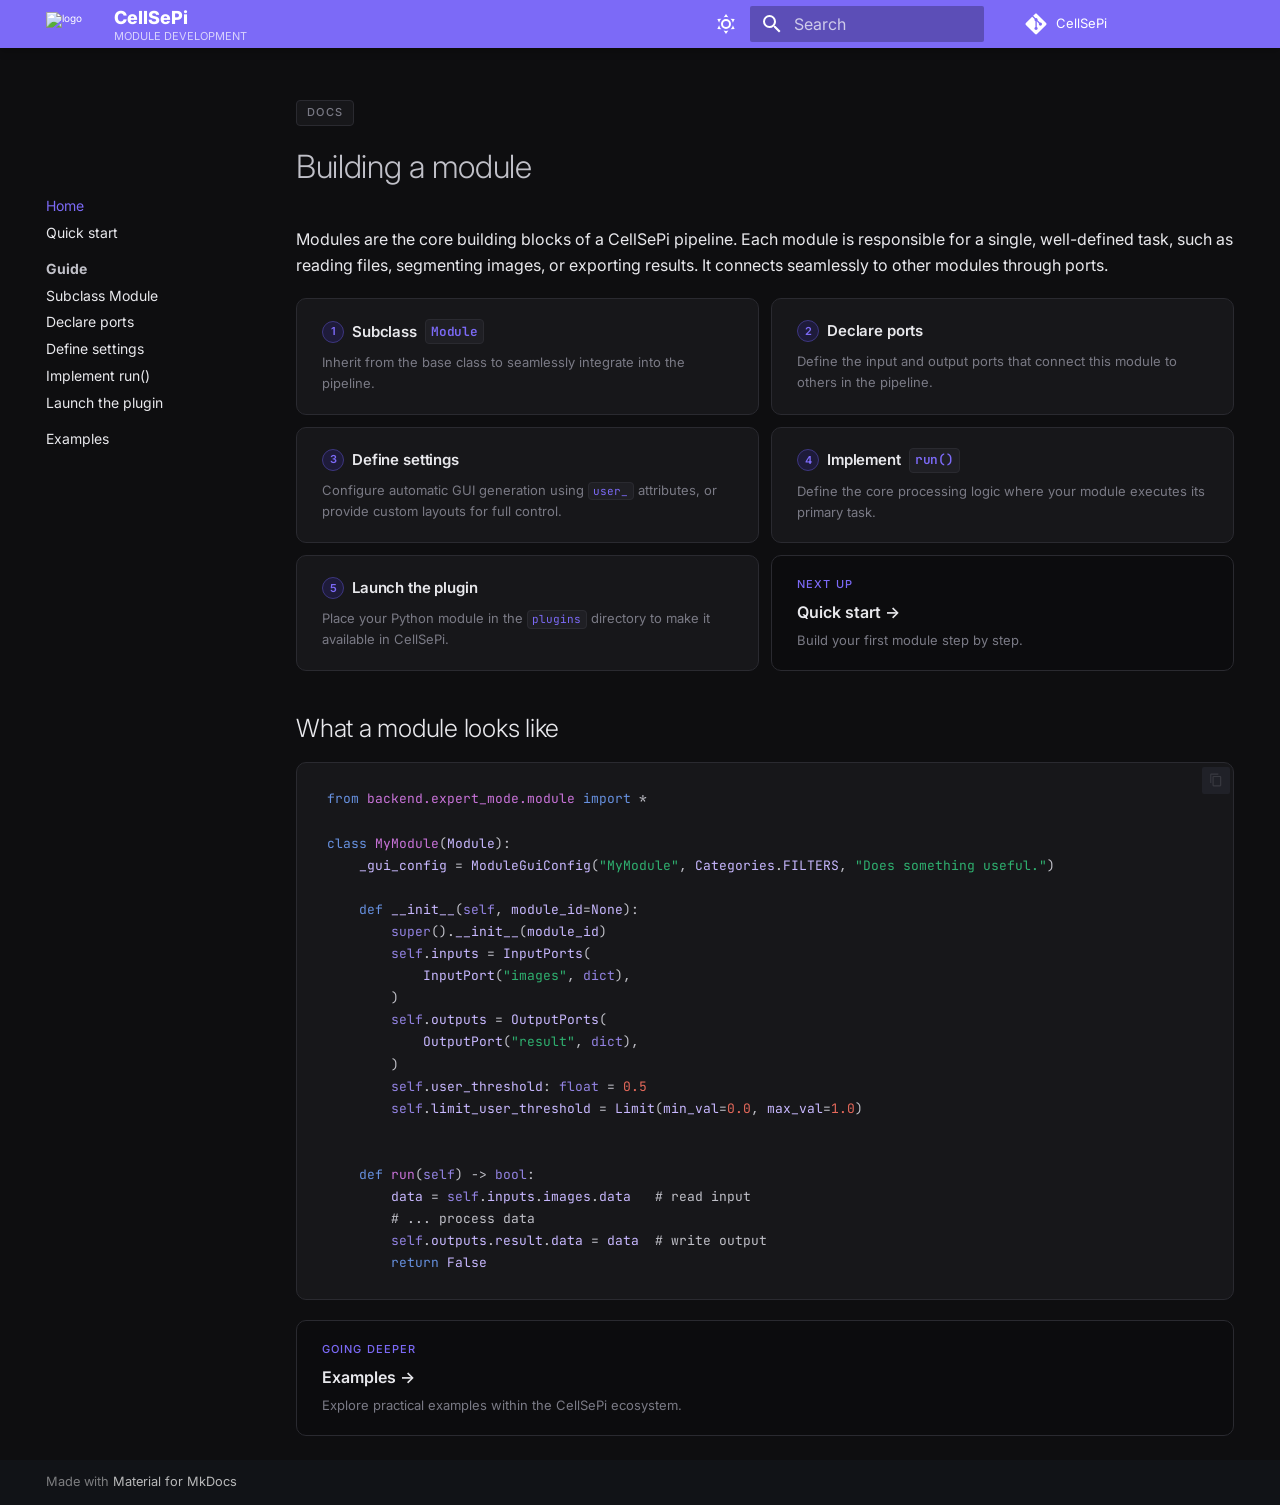
==== index.html @ da8ca274 "Deployed 9c42f29 with MkDocs version: 1.6.1" ====
<!doctype html>
<html lang="en" class="no-js">
  <head>
    
      <meta charset="utf-8">
      <meta name="viewport" content="width=device-width,initial-scale=1">
      
        <meta name="description" content="Documentation for building modules in the CellSePi pipeline system.">
      
      
      
        <link rel="canonical" href="https://cellsepi.github.io/CellSePi/">
      
      
      
        <link rel="next" href="guide/quickstart/">
      
      
        
      
      
      <link rel="icon" href="https://raw.githubusercontent.com/CellSePi/CellSePi/main/cellsepi/assets/icon.png">
      <meta name="generator" content="mkdocs-1.6.1, mkdocs-material-9.7.6">
    
    
      
        <title>CellSePi</title>
      
    
    
      <link rel="stylesheet" href="assets/stylesheets/main.484c7ddc.min.css">
      
        
        <link rel="stylesheet" href="assets/stylesheets/palette.ab4e12ef.min.css">
      
      


    
    
      
    
    
      
        
        
        <link rel="preconnect" href="https://fonts.gstatic.com" crossorigin>
        <link rel="stylesheet" href="https://fonts.googleapis.com/css?family=Inter:300,300i,400,400i,700,700i%7CJetBrains+Mono:400,400i,700,700i&display=fallback">
        <style>:root{--md-text-font:"Inter";--md-code-font:"JetBrains Mono"}</style>
      
    
    
      <link rel="stylesheet" href="assets/_mkdocstrings.css">
    
      <link rel="stylesheet" href="stylesheets/extra.css">
    
    <script>__md_scope=new URL(".",location),__md_hash=e=>[...e].reduce(((e,_)=>(e<<5)-e+_.charCodeAt(0)),0),__md_get=(e,_=localStorage,t=__md_scope)=>JSON.parse(_.getItem(t.pathname+"."+e)),__md_set=(e,_,t=localStorage,a=__md_scope)=>{try{t.setItem(a.pathname+"."+e,JSON.stringify(_))}catch(e){}}</script>
    
      

    
    
  </head>
  
  
    
    
      
    
    
    
    
    <body dir="ltr" data-md-color-scheme="slate" data-md-color-primary="deep-purple" data-md-color-accent="deep-purple">
  
    
    <input class="md-toggle" data-md-toggle="drawer" type="checkbox" id="__drawer" autocomplete="off">
    <input class="md-toggle" data-md-toggle="search" type="checkbox" id="__search" autocomplete="off">
    <label class="md-overlay" for="__drawer"></label>
    <div data-md-component="skip">
      
        
        <a href="#building-a-module" class="md-skip">
          Skip to content
        </a>
      
    </div>
    <div data-md-component="announce">
      
    </div>
    
    
      

  

<header class="md-header md-header--shadow" data-md-component="header">
  <nav class="md-header__inner md-grid" aria-label="Header">
    <a href="." title="CellSePi" class="md-header__button md-logo" aria-label="CellSePi" data-md-component="logo">
      
  <img src="https://raw.githubusercontent.com/CellSePi/CellSePi/main/cellsepi/assets/icon.png" alt="logo">

    </a>
    <label class="md-header__button md-icon" for="__drawer">
      
      <svg xmlns="http://www.w3.org/2000/svg" viewBox="0 0 24 24"><path d="M3 6h18v2H3zm0 5h18v2H3zm0 5h18v2H3z"/></svg>
    </label>
    <div class="md-header__title" data-md-component="header-title">
      <div class="md-header__ellipsis">
        <div class="md-header__topic">
          <span class="md-ellipsis">
            CellSePi
          </span>
        </div>
        <div class="md-header__topic" data-md-component="header-topic">
          <span class="md-ellipsis">
            
              Home
            
          </span>
        </div>
      </div>
    </div>
    
      
        <form class="md-header__option" data-md-component="palette">
  
    
    
    
    <input class="md-option" data-md-color-media="" data-md-color-scheme="slate" data-md-color-primary="deep-purple" data-md-color-accent="deep-purple"  aria-label="Switch to light mode"  type="radio" name="__palette" id="__palette_0">
    
      <label class="md-header__button md-icon" title="Switch to light mode" for="__palette_1" hidden>
        <svg xmlns="http://www.w3.org/2000/svg" viewBox="0 0 24 24"><path d="M12 7a5 5 0 0 1 5 5 5 5 0 0 1-5 5 5 5 0 0 1-5-5 5 5 0 0 1 5-5m0 2a3 3 0 0 0-3 3 3 3 0 0 0 3 3 3 3 0 0 0 3-3 3 3 0 0 0-3-3m0-7 2.39 3.42C13.65 5.15 12.84 5 12 5s-1.65.15-2.39.42zM3.34 7l4.16-.35A7.2 7.2 0 0 0 5.94 8.5c-.44.74-.69 1.5-.83 2.29zm.02 10 1.76-3.77a7.131 7.131 0 0 0 2.38 4.14zM20.65 7l-1.77 3.79a7.02 7.02 0 0 0-2.38-4.15zm-.01 10-4.14.36c.59-.51 1.12-1.14 1.54-1.86.42-.73.69-1.5.83-2.29zM12 22l-2.41-3.44c.74.27 1.55.44 2.41.44.82 0 1.63-.17 2.37-.44z"/></svg>
      </label>
    
  
    
    
    
    <input class="md-option" data-md-color-media="" data-md-color-scheme="default" data-md-color-primary="deep-purple" data-md-color-accent="deep-purple"  aria-label="Switch to dark mode"  type="radio" name="__palette" id="__palette_1">
    
      <label class="md-header__button md-icon" title="Switch to dark mode" for="__palette_0" hidden>
        <svg xmlns="http://www.w3.org/2000/svg" viewBox="0 0 24 24"><path d="m17.75 4.09-2.53 1.94.91 3.06-2.63-1.81-2.63 1.81.91-3.06-2.53-1.94L12.44 4l1.06-3 1.06 3zm3.5 6.91-1.64 1.25.59 1.98-1.7-1.17-1.7 1.17.59-1.98L15.75 11l2.06-.05L18.5 9l.69 1.95zm-2.28 4.95c.83-.08 1.72 1.1 1.19 1.85-.32.45-.66.87-1.08 1.27C15.17 23 8.84 23 4.94 19.07c-3.91-3.9-3.91-10.24 0-14.14.4-.4.82-.76 1.27-1.08.75-.53 1.93.36 1.85 1.19-.27 2.86.69 5.83 2.89 8.02a9.96 9.96 0 0 0 8.02 2.89m-1.64 2.02a12.08 12.08 0 0 1-7.8-3.47c-2.17-2.19-3.33-5-3.49-7.82-2.81 3.14-2.7 7.96.31 10.98 3.02 3.01 7.84 3.12 10.98.31"/></svg>
      </label>
    
  
</form>
      
    
    
      <script>var palette=__md_get("__palette");if(palette&&palette.color){if("(prefers-color-scheme)"===palette.color.media){var media=matchMedia("(prefers-color-scheme: light)"),input=document.querySelector(media.matches?"[data-md-color-media='(prefers-color-scheme: light)']":"[data-md-color-media='(prefers-color-scheme: dark)']");palette.color.media=input.getAttribute("data-md-color-media"),palette.color.scheme=input.getAttribute("data-md-color-scheme"),palette.color.primary=input.getAttribute("data-md-color-primary"),palette.color.accent=input.getAttribute("data-md-color-accent")}for(var[key,value]of Object.entries(palette.color))document.body.setAttribute("data-md-color-"+key,value)}</script>
    
    
    
      
      
        <label class="md-header__button md-icon" for="__search">
          
          <svg xmlns="http://www.w3.org/2000/svg" viewBox="0 0 24 24"><path d="M9.5 3A6.5 6.5 0 0 1 16 9.5c0 1.61-.59 3.09-1.56 4.23l.27.27h.79l5 5-1.5 1.5-5-5v-.79l-.27-.27A6.52 6.52 0 0 1 9.5 16 6.5 6.5 0 0 1 3 9.5 6.5 6.5 0 0 1 9.5 3m0 2C7 5 5 7 5 9.5S7 14 9.5 14 14 12 14 9.5 12 5 9.5 5"/></svg>
        </label>
        <div class="md-search" data-md-component="search" role="dialog">
  <label class="md-search__overlay" for="__search"></label>
  <div class="md-search__inner" role="search">
    <form class="md-search__form" name="search">
      <input type="text" class="md-search__input" name="query" aria-label="Search" placeholder="Search" autocapitalize="off" autocorrect="off" autocomplete="off" spellcheck="false" data-md-component="search-query" required>
      <label class="md-search__icon md-icon" for="__search">
        
        <svg xmlns="http://www.w3.org/2000/svg" viewBox="0 0 24 24"><path d="M9.5 3A6.5 6.5 0 0 1 16 9.5c0 1.61-.59 3.09-1.56 4.23l.27.27h.79l5 5-1.5 1.5-5-5v-.79l-.27-.27A6.52 6.52 0 0 1 9.5 16 6.5 6.5 0 0 1 3 9.5 6.5 6.5 0 0 1 9.5 3m0 2C7 5 5 7 5 9.5S7 14 9.5 14 14 12 14 9.5 12 5 9.5 5"/></svg>
        
        <svg xmlns="http://www.w3.org/2000/svg" viewBox="0 0 24 24"><path d="M20 11v2H8l5.5 5.5-1.42 1.42L4.16 12l7.92-7.92L13.5 5.5 8 11z"/></svg>
      </label>
      <nav class="md-search__options" aria-label="Search">
        
        <button type="reset" class="md-search__icon md-icon" title="Clear" aria-label="Clear" tabindex="-1">
          
          <svg xmlns="http://www.w3.org/2000/svg" viewBox="0 0 24 24"><path d="M19 6.41 17.59 5 12 10.59 6.41 5 5 6.41 10.59 12 5 17.59 6.41 19 12 13.41 17.59 19 19 17.59 13.41 12z"/></svg>
        </button>
      </nav>
      
    </form>
    <div class="md-search__output">
      <div class="md-search__scrollwrap" tabindex="0" data-md-scrollfix>
        <div class="md-search-result" data-md-component="search-result">
          <div class="md-search-result__meta">
            Initializing search
          </div>
          <ol class="md-search-result__list" role="presentation"></ol>
        </div>
      </div>
    </div>
  </div>
</div>
      
    
    
      <div class="md-header__source">
        <a href="https://github.com/CellSePi/CellSePi" title="Go to repository" class="md-source" data-md-component="source">
  <div class="md-source__icon md-icon">
    
    <svg xmlns="http://www.w3.org/2000/svg" viewBox="0 0 448 512"><!--! Font Awesome Free 7.1.0 by @fontawesome - https://fontawesome.com License - https://fontawesome.com/license/free (Icons: CC BY 4.0, Fonts: SIL OFL 1.1, Code: MIT License) Copyright 2025 Fonticons, Inc.--><path d="M439.6 236.1 244 40.5c-5.4-5.5-12.8-8.5-20.4-8.5s-15 3-20.4 8.4L162.5 81l51.5 51.5c27.1-9.1 52.7 16.8 43.4 43.7l49.7 49.7c34.2-11.8 61.2 31 35.5 56.7-26.5 26.5-70.2-2.9-56-37.3L240.3 199v121.9c25.3 12.5 22.3 41.8 9.1 55-6.4 6.4-15.2 10.1-24.3 10.1s-17.8-3.6-24.3-10.1c-17.6-17.6-11.1-46.9 11.2-56v-123c-20.8-8.5-24.6-30.7-18.6-45L142.6 101 8.5 235.1C3 240.6 0 247.9 0 255.5s3 15 8.5 20.4l195.6 195.7c5.4 5.4 12.7 8.4 20.4 8.4s15-3 20.4-8.4l194.7-194.7c5.4-5.4 8.4-12.8 8.4-20.4s-3-15-8.4-20.4"/></svg>
  </div>
  <div class="md-source__repository">
    CellSePi
  </div>
</a>
      </div>
    
  </nav>
  
</header>
    
    <div class="md-container" data-md-component="container">
      
      
        
          
        
      
      <main class="md-main" data-md-component="main">
        <div class="md-main__inner md-grid">
          
            
              
              <div class="md-sidebar md-sidebar--primary" data-md-component="sidebar" data-md-type="navigation" >
                <div class="md-sidebar__scrollwrap">
                  <div class="md-sidebar__inner">
                    



  

<nav class="md-nav md-nav--primary md-nav--integrated" aria-label="Navigation" data-md-level="0">
  <label class="md-nav__title" for="__drawer">
    <a href="." title="CellSePi" class="md-nav__button md-logo" aria-label="CellSePi" data-md-component="logo">
      
  <img src="https://raw.githubusercontent.com/CellSePi/CellSePi/main/cellsepi/assets/icon.png" alt="logo">

    </a>
    CellSePi
  </label>
  
    <div class="md-nav__source">
      <a href="https://github.com/CellSePi/CellSePi" title="Go to repository" class="md-source" data-md-component="source">
  <div class="md-source__icon md-icon">
    
    <svg xmlns="http://www.w3.org/2000/svg" viewBox="0 0 448 512"><!--! Font Awesome Free 7.1.0 by @fontawesome - https://fontawesome.com License - https://fontawesome.com/license/free (Icons: CC BY 4.0, Fonts: SIL OFL 1.1, Code: MIT License) Copyright 2025 Fonticons, Inc.--><path d="M439.6 236.1 244 40.5c-5.4-5.5-12.8-8.5-20.4-8.5s-15 3-20.4 8.4L162.5 81l51.5 51.5c27.1-9.1 52.7 16.8 43.4 43.7l49.7 49.7c34.2-11.8 61.2 31 35.5 56.7-26.5 26.5-70.2-2.9-56-37.3L240.3 199v121.9c25.3 12.5 22.3 41.8 9.1 55-6.4 6.4-15.2 10.1-24.3 10.1s-17.8-3.6-24.3-10.1c-17.6-17.6-11.1-46.9 11.2-56v-123c-20.8-8.5-24.6-30.7-18.6-45L142.6 101 8.5 235.1C3 240.6 0 247.9 0 255.5s3 15 8.5 20.4l195.6 195.7c5.4 5.4 12.7 8.4 20.4 8.4s15-3 20.4-8.4l194.7-194.7c5.4-5.4 8.4-12.8 8.4-20.4s-3-15-8.4-20.4"/></svg>
  </div>
  <div class="md-source__repository">
    CellSePi
  </div>
</a>
    </div>
  
  <ul class="md-nav__list" data-md-scrollfix>
    
      
      
  
  
    
  
  
  
    <li class="md-nav__item md-nav__item--active">
      
      <input class="md-nav__toggle md-toggle" type="checkbox" id="__toc">
      
      
        
      
      
      <a href="." class="md-nav__link md-nav__link--active">
        
  
  
  <span class="md-ellipsis">
    
  
    Home
  

    
  </span>
  
  

      </a>
      
    </li>
  

    
      
      
  
  
  
  
    <li class="md-nav__item">
      <a href="guide/quickstart/" class="md-nav__link">
        
  
  
  <span class="md-ellipsis">
    
  
    Quick start
  

    
  </span>
  
  

      </a>
    </li>
  

    
      
      
  
  
  
  
    
    
    
    
      
        
        
      
    
    
    <li class="md-nav__item md-nav__item--section md-nav__item--nested">
      
        
        
        <input class="md-nav__toggle md-toggle " type="checkbox" id="__nav_3" >
        
          
          <label class="md-nav__link" for="__nav_3" id="__nav_3_label" tabindex="">
            
  
  
  <span class="md-ellipsis">
    
  
    Guide
  

    
  </span>
  
  

            <span class="md-nav__icon md-icon"></span>
          </label>
        
        <nav class="md-nav" data-md-level="1" aria-labelledby="__nav_3_label" aria-expanded="false">
          <label class="md-nav__title" for="__nav_3">
            <span class="md-nav__icon md-icon"></span>
            
  
    Guide
  

          </label>
          <ul class="md-nav__list" data-md-scrollfix>
            
              
                
  
  
  
  
    <li class="md-nav__item">
      <a href="guide/subclass/" class="md-nav__link">
        
  
  
  <span class="md-ellipsis">
    
  
    Subclass Module
  

    
  </span>
  
  

      </a>
    </li>
  

              
            
              
                
  
  
  
  
    <li class="md-nav__item">
      <a href="guide/ports/" class="md-nav__link">
        
  
  
  <span class="md-ellipsis">
    
  
    Declare ports
  

    
  </span>
  
  

      </a>
    </li>
  

              
            
              
                
  
  
  
  
    <li class="md-nav__item">
      <a href="guide/settings/" class="md-nav__link">
        
  
  
  <span class="md-ellipsis">
    
  
    Define settings
  

    
  </span>
  
  

      </a>
    </li>
  

              
            
              
                
  
  
  
  
    <li class="md-nav__item">
      <a href="guide/run/" class="md-nav__link">
        
  
  
  <span class="md-ellipsis">
    
  
    Implement run()
  

    
  </span>
  
  

      </a>
    </li>
  

              
            
              
                
  
  
  
  
    <li class="md-nav__item">
      <a href="guide/plugin/" class="md-nav__link">
        
  
  
  <span class="md-ellipsis">
    
  
    Launch the plugin
  

    
  </span>
  
  

      </a>
    </li>
  

              
            
          </ul>
        </nav>
      
    </li>
  

    
      
      
  
  
  
  
    <li class="md-nav__item">
      <a href="guide/examples/" class="md-nav__link">
        
  
  
  <span class="md-ellipsis">
    
  
    Examples
  

    
  </span>
  
  

      </a>
    </li>
  

    
  </ul>
</nav>
                  </div>
                </div>
              </div>
            
            
          
          
            <div class="md-content" data-md-component="content">
              
              <article class="md-content__inner md-typeset">
                
                  


  
  


<div class="hero-tag">Docs</div>
<h1 id="building-a-module">Building a module</h1>
<p>Modules are the core building blocks of a CellSePi pipeline. Each module is responsible for a single, well-defined task, such as reading files, segmenting images, or exporting results. It connects seamlessly to other modules through ports.</p>
<div class="custom-card-grid">
  <a href="guide/subclass/" class="custom-card">
    <h4><span class="card-num">1</span> Subclass <code>Module</code></h4>
    <p>Inherit from the base class to seamlessly integrate into the pipeline.</p>
  </a>
  <a href="guide/ports/" class="custom-card">
    <h4><span class="card-num">2</span> Declare ports</h4>
    <p>Define the input and output ports that connect this module to others in the pipeline.</p>
  </a>
  <a href="guide/settings/" class="custom-card">
    <h4><span class="card-num">3</span> Define settings</h4>
    <p>Configure automatic GUI generation using <code>user_</code> attributes, or provide custom layouts for full control.</p>
  </a>
  <a href="guide/run/" class="custom-card">
    <h4><span class="card-num">4</span> Implement <code>run()</code></h4>
    <p>Define the core processing logic where your module executes its primary task.</p>
  </a>
  <a href="guide/plugin/" class="custom-card">
    <h4><span class="card-num">5</span> Launch the plugin</h4>
    <p>Place your Python module in the <code>plugins</code> directory to make it available in CellSePi.</p>
  </a>
  <a href="guide/quickstart/" class="next-card">
    <span class="next-card-label">Next up</span>
    <span class="next-card-title">Quick start →</span>
    <span class="next-card-sub">Build your first module step by step.</span>
  </a>
</div>

<h2 id="module-example">What a module looks like</h2>

<div class="highlight"><pre><span></span><code><a id="__codelineno-0-1" name="__codelineno-0-1" href="#__codelineno-0-1"></a><span class="kn">from</span><span class="w"> </span><span class="nn">backend.expert_mode.module</span><span class="w"> </span><span class="kn">import</span> <span class="o">*</span>
<a id="__codelineno-0-2" name="__codelineno-0-2" href="#__codelineno-0-2"></a>
<a id="__codelineno-0-3" name="__codelineno-0-3" href="#__codelineno-0-3"></a><span class="k">class</span><span class="w"> </span><span class="nc">MyModule</span><span class="p">(</span><span class="n">Module</span><span class="p">):</span>
<a id="__codelineno-0-4" name="__codelineno-0-4" href="#__codelineno-0-4"></a>    <span class="n">_gui_config</span> <span class="o">=</span> <span class="n">ModuleGuiConfig</span><span class="p">(</span><span class="s2">&quot;MyModule&quot;</span><span class="p">,</span> <span class="n">Categories</span><span class="o">.</span><span class="n">FILTERS</span><span class="p">,</span> <span class="s2">&quot;Does something useful.&quot;</span><span class="p">)</span>
<a id="__codelineno-0-5" name="__codelineno-0-5" href="#__codelineno-0-5"></a>
<a id="__codelineno-0-6" name="__codelineno-0-6" href="#__codelineno-0-6"></a>    <span class="k">def</span><span class="w"> </span><span class="fm">__init__</span><span class="p">(</span><span class="bp">self</span><span class="p">,</span> <span class="n">module_id</span><span class="o">=</span><span class="kc">None</span><span class="p">):</span>
<a id="__codelineno-0-7" name="__codelineno-0-7" href="#__codelineno-0-7"></a>        <span class="nb">super</span><span class="p">()</span><span class="o">.</span><span class="fm">__init__</span><span class="p">(</span><span class="n">module_id</span><span class="p">)</span>
<a id="__codelineno-0-8" name="__codelineno-0-8" href="#__codelineno-0-8"></a>        <span class="bp">self</span><span class="o">.</span><span class="n">inputs</span> <span class="o">=</span> <span class="n">InputPorts</span><span class="p">(</span>
<a id="__codelineno-0-9" name="__codelineno-0-9" href="#__codelineno-0-9"></a>            <span class="n">InputPort</span><span class="p">(</span><span class="s2">&quot;images&quot;</span><span class="p">,</span> <span class="nb">dict</span><span class="p">),</span>
<a id="__codelineno-0-10" name="__codelineno-0-10" href="#__codelineno-0-10"></a>        <span class="p">)</span>
<a id="__codelineno-0-11" name="__codelineno-0-11" href="#__codelineno-0-11"></a>        <span class="bp">self</span><span class="o">.</span><span class="n">outputs</span> <span class="o">=</span> <span class="n">OutputPorts</span><span class="p">(</span>
<a id="__codelineno-0-12" name="__codelineno-0-12" href="#__codelineno-0-12"></a>            <span class="n">OutputPort</span><span class="p">(</span><span class="s2">&quot;result&quot;</span><span class="p">,</span> <span class="nb">dict</span><span class="p">),</span>
<a id="__codelineno-0-13" name="__codelineno-0-13" href="#__codelineno-0-13"></a>        <span class="p">)</span>
<a id="__codelineno-0-14" name="__codelineno-0-14" href="#__codelineno-0-14"></a>        <span class="bp">self</span><span class="o">.</span><span class="n">user_threshold</span><span class="p">:</span> <span class="nb">float</span> <span class="o">=</span> <span class="mf">0.5</span>
<a id="__codelineno-0-15" name="__codelineno-0-15" href="#__codelineno-0-15"></a>        <span class="bp">self</span><span class="o">.</span><span class="n">limit_user_threshold</span> <span class="o">=</span> <span class="n">Limit</span><span class="p">(</span><span class="n">min_val</span><span class="o">=</span><span class="mf">0.0</span><span class="p">,</span> <span class="n">max_val</span><span class="o">=</span><span class="mf">1.0</span><span class="p">)</span>
<a id="__codelineno-0-16" name="__codelineno-0-16" href="#__codelineno-0-16"></a>
<a id="__codelineno-0-17" name="__codelineno-0-17" href="#__codelineno-0-17"></a>
<a id="__codelineno-0-18" name="__codelineno-0-18" href="#__codelineno-0-18"></a>    <span class="k">def</span><span class="w"> </span><span class="nf">run</span><span class="p">(</span><span class="bp">self</span><span class="p">)</span> <span class="o">-&gt;</span> <span class="nb">bool</span><span class="p">:</span>
<a id="__codelineno-0-19" name="__codelineno-0-19" href="#__codelineno-0-19"></a>        <span class="n">data</span> <span class="o">=</span> <span class="bp">self</span><span class="o">.</span><span class="n">inputs</span><span class="o">.</span><span class="n">images</span><span class="o">.</span><span class="n">data</span>   <span class="c1"># read input</span>
<a id="__codelineno-0-20" name="__codelineno-0-20" href="#__codelineno-0-20"></a>        <span class="c1"># ... process data</span>
<a id="__codelineno-0-21" name="__codelineno-0-21" href="#__codelineno-0-21"></a>        <span class="bp">self</span><span class="o">.</span><span class="n">outputs</span><span class="o">.</span><span class="n">result</span><span class="o">.</span><span class="n">data</span> <span class="o">=</span> <span class="n">data</span>  <span class="c1"># write output</span>
<a id="__codelineno-0-22" name="__codelineno-0-22" href="#__codelineno-0-22"></a>        <span class="k">return</span> <span class="kc">False</span>
</code></pre></div>
<p><a href="guide/examples/" class="next-card" style="margin-top: 1rem;">
  <span class="next-card-label">Going deeper</span>
  <span class="next-card-title">Examples →</span>
  <span class="next-card-sub">Explore practical examples within the CellSePi ecosystem.</span>
</a></p>












                
              </article>
            </div>
          
          
<script>var target=document.getElementById(location.hash.slice(1));target&&target.name&&(target.checked=target.name.startsWith("__tabbed_"))</script>
        </div>
        
          <button type="button" class="md-top md-icon" data-md-component="top" hidden>
  
  <svg xmlns="http://www.w3.org/2000/svg" viewBox="0 0 24 24"><path d="M13 20h-2V8l-5.5 5.5-1.42-1.42L12 4.16l7.92 7.92-1.42 1.42L13 8z"/></svg>
  Back to top
</button>
        
      </main>
      
        <footer class="md-footer">
  
  <div class="md-footer-meta md-typeset">
    <div class="md-footer-meta__inner md-grid">
      <div class="md-copyright">
  
  
    Made with
    <a href="https://squidfunk.github.io/mkdocs-material/" target="_blank" rel="noopener">
      Material for MkDocs
    </a>
  
</div>
      
    </div>
  </div>
</footer>
      
    </div>
    <div class="md-dialog" data-md-component="dialog">
      <div class="md-dialog__inner md-typeset"></div>
    </div>
    
    
    
      
      
      <script id="__config" type="application/json">{"annotate": null, "base": ".", "features": ["navigation.instant", "navigation.sticky", "navigation.sections", "navigation.top", "toc.integrate", "search.highlight", "content.code.copy", "content.code.annotate"], "search": "assets/javascripts/workers/search.2c215733.min.js", "tags": null, "translations": {"clipboard.copied": "Copied to clipboard", "clipboard.copy": "Copy to clipboard", "search.result.more.one": "1 more on this page", "search.result.more.other": "# more on this page", "search.result.none": "No matching documents", "search.result.one": "1 matching document", "search.result.other": "# matching documents", "search.result.placeholder": "Type to start searching", "search.result.term.missing": "Missing", "select.version": "Select version"}, "version": null}</script>
    
    
      <script src="assets/javascripts/bundle.79ae519e.min.js"></script>
      
    
  </body>
</html>
---- assets/stylesheets/main.484c7ddc.min.css ----
@charset "UTF-8";html{-webkit-text-size-adjust:none;-moz-text-size-adjust:none;text-size-adjust:none;box-sizing:border-box}*,:after,:before{box-sizing:inherit}@media (prefers-reduced-motion){*,:after,:before{transition:none!important}}body{margin:0}a,button,input,label{-webkit-tap-highlight-color:transparent}a{color:inherit;text-decoration:none}hr{border:0;box-sizing:initial;display:block;height:.05rem;overflow:visible;padding:0}small{font-size:80%}sub,sup{line-height:1em}img{border-style:none}table{border-collapse:initial;border-spacing:0}td,th{font-weight:400;vertical-align:top}button{background:#0000;border:0;font-family:inherit;font-size:inherit;margin:0;padding:0}input{border:0;outline:none}:root{--md-primary-fg-color:#4051b5;--md-primary-fg-color--light:#5d6cc0;--md-primary-fg-color--dark:#303fa1;--md-primary-bg-color:#fff;--md-primary-bg-color--light:#ffffffb3;--md-accent-fg-color:#526cfe;--md-accent-fg-color--transparent:#526cfe1a;--md-accent-bg-color:#fff;--md-accent-bg-color--light:#ffffffb3}[data-md-color-scheme=default]{color-scheme:light}[data-md-color-scheme=default] img[src$="#gh-dark-mode-only"],[data-md-color-scheme=default] img[src$="#only-dark"]{display:none}:root,[data-md-color-scheme=default]{--md-hue:225deg;--md-default-fg-color:#000000de;--md-default-fg-color--light:#0000008a;--md-default-fg-color--lighter:#00000052;--md-default-fg-color--lightest:#00000012;--md-default-bg-color:#fff;--md-default-bg-color--light:#ffffffb3;--md-default-bg-color--lighter:#ffffff4d;--md-default-bg-color--lightest:#ffffff1f;--md-code-fg-color:#36464e;--md-code-bg-color:#f5f5f5;--md-code-bg-color--light:#f5f5f5b3;--md-code-bg-color--lighter:#f5f5f54d;--md-code-hl-color:#4287ff;--md-code-hl-color--light:#4287ff1a;--md-code-hl-number-color:#d52a2a;--md-code-hl-special-color:#db1457;--md-code-hl-function-color:#a846b9;--md-code-hl-constant-color:#6e59d9;--md-code-hl-keyword-color:#3f6ec6;--md-code-hl-string-color:#1c7d4d;--md-code-hl-name-color:var(--md-code-fg-color);--md-code-hl-operator-color:var(--md-default-fg-color--light);--md-code-hl-punctuation-color:var(--md-default-fg-color--light);--md-code-hl-comment-color:var(--md-default-fg-color--light);--md-code-hl-generic-color:var(--md-default-fg-color--light);--md-code-hl-variable-color:var(--md-default-fg-color--light);--md-typeset-color:var(--md-default-fg-color);--md-typeset-a-color:var(--md-primary-fg-color);--md-typeset-del-color:#f5503d26;--md-typeset-ins-color:#0bd57026;--md-typeset-kbd-color:#fafafa;--md-typeset-kbd-accent-color:#fff;--md-typeset-kbd-border-color:#b8b8b8;--md-typeset-mark-color:#ffff0080;--md-typeset-table-color:#0000001f;--md-typeset-table-color--light:rgba(0,0,0,.035);--md-admonition-fg-color:var(--md-default-fg-color);--md-admonition-bg-color:var(--md-default-bg-color);--md-warning-fg-color:#000000de;--md-warning-bg-color:#ff9;--md-footer-fg-color:#fff;--md-footer-fg-color--light:#ffffffb3;--md-footer-fg-color--lighter:#ffffff73;--md-footer-bg-color:#000000de;--md-footer-bg-color--dark:#00000052;--md-shadow-z1:0 0.2rem 0.5rem #0000000d,0 0 0.05rem #0000001a;--md-shadow-z2:0 0.2rem 0.5rem #0000001a,0 0 0.05rem #00000040;--md-shadow-z3:0 0.2rem 0.5rem #0003,0 0 0.05rem #00000059}.md-icon svg{fill:currentcolor;display:block;height:1.2rem;width:1.2rem}body{-webkit-font-smoothing:antialiased;-moz-osx-font-smoothing:grayscale;--md-text-font-family:var(--md-text-font,_),-apple-system,BlinkMacSystemFont,Helvetica,Arial,sans-serif;--md-code-font-family:var(--md-code-font,_),SFMono-Regular,Consolas,Menlo,monospace}aside,body,input{font-feature-settings:"kern","liga";color:var(--md-typeset-color);font-family:var(--md-text-font-family)}code,kbd,pre{font-feature-settings:"kern";font-family:var(--md-code-font-family)}:root{--md-typeset-table-sort-icon:url('data:image/svg+xml;charset=utf-8,<svg xmlns="http://www.w3.org/2000/svg" viewBox="0 0 24 24"><path d="m18 21-4-4h3V7h-3l4-4 4 4h-3v10h3M2 19v-2h10v2M2 13v-2h7v2M2 7V5h4v2z"/></svg>');--md-typeset-table-sort-icon--asc:url('data:image/svg+xml;charset=utf-8,<svg xmlns="http://www.w3.org/2000/svg" viewBox="0 0 24 24"><path d="M19 17h3l-4 4-4-4h3V3h2M2 17h10v2H2M6 5v2H2V5m0 6h7v2H2z"/></svg>');--md-typeset-table-sort-icon--desc:url('data:image/svg+xml;charset=utf-8,<svg xmlns="http://www.w3.org/2000/svg" viewBox="0 0 24 24"><path d="M19 7h3l-4-4-4 4h3v14h2M2 17h10v2H2M6 5v2H2V5m0 6h7v2H2z"/></svg>')}.md-typeset{-webkit-print-color-adjust:exact;color-adjust:exact;font-size:.8rem;line-height:1.6;overflow-wrap:break-word}@media print{.md-typeset{font-size:.68rem}}.md-typeset blockquote,.md-typeset dl,.md-typeset figure,.md-typeset ol,.md-typeset pre,.md-typeset ul{margin-bottom:1em;margin-top:1em}.md-typeset h1{color:var(--md-default-fg-color--light);font-size:2em;line-height:1.3;margin:0 0 1.25em}.md-typeset h1,.md-typeset h2{font-weight:300;letter-spacing:-.01em}.md-typeset h2{font-size:1.5625em;line-height:1.4;margin:1.6em 0 .64em}.md-typeset h3{font-size:1.25em;font-weight:400;letter-spacing:-.01em;line-height:1.5;margin:1.6em 0 .8em}.md-typeset h2+h3{margin-top:.8em}.md-typeset h4{font-weight:700;letter-spacing:-.01em;margin:1em 0}.md-typeset h5,.md-typeset h6{color:var(--md-default-fg-color--light);font-size:.8em;font-weight:700;letter-spacing:-.01em;margin:1.25em 0}.md-typeset h5{text-transform:uppercase}.md-typeset h5 code{text-transform:none}.md-typeset hr{border-bottom:.05rem solid var(--md-default-fg-color--lightest);display:flow-root;margin:1.5em 0}.md-typeset a{color:var(--md-typeset-a-color);word-break:break-word}.md-typeset a,.md-typeset a:before{transition:color 125ms}.md-typeset a:focus,.md-typeset a:hover{color:var(--md-accent-fg-color)}.md-typeset a:focus code,.md-typeset a:hover code{background-color:var(--md-accent-fg-color--transparent);color:var(--md-accent-fg-color)}.md-typeset a code{color:var(--md-typeset-a-color)}.md-typeset a.focus-visible{outline-color:var(--md-accent-fg-color);outline-offset:.2rem}.md-typeset code,.md-typeset kbd,.md-typeset pre{color:var(--md-code-fg-color);direction:ltr;font-variant-ligatures:none;transition:background-color 125ms}@media print{.md-typeset code,.md-typeset kbd,.md-typeset pre{white-space:pre-wrap}}.md-typeset code{background-color:var(--md-code-bg-color);border-radius:.1rem;-webkit-box-decoration-break:clone;box-decoration-break:clone;font-size:.85em;padding:0 .2941176471em;transition:color 125ms,background-color 125ms;word-break:break-word}.md-typeset code:not(.focus-visible){-webkit-tap-highlight-color:transparent;outline:none}.md-typeset pre{display:flow-root;line-height:1.4;position:relative}.md-typeset pre>code{-webkit-box-decoration-break:slice;box-decoration-break:slice;box-shadow:none;display:block;margin:0;outline-color:var(--md-accent-fg-color);overflow:auto;padding:.7720588235em 1.1764705882em;scrollbar-color:var(--md-default-fg-color--lighter) #0000;scrollbar-width:thin;touch-action:auto;word-break:normal}.md-typeset pre>code:hover{scrollbar-color:var(--md-accent-fg-color) #0000}.md-typeset pre>code::-webkit-scrollbar{height:.2rem;width:.2rem}.md-typeset pre>code::-webkit-scrollbar-thumb{background-color:var(--md-default-fg-color--lighter)}.md-typeset pre>code::-webkit-scrollbar-thumb:hover{background-color:var(--md-accent-fg-color)}.md-typeset kbd{background-color:var(--md-typeset-kbd-color);border-radius:.1rem;box-shadow:0 .1rem 0 .05rem var(--md-typeset-kbd-border-color),0 .1rem 0 var(--md-typeset-kbd-border-color),0 -.1rem .2rem var(--md-typeset-kbd-accent-color) inset;color:var(--md-default-fg-color);display:inline-block;font-size:.75em;padding:0 .6666666667em;vertical-align:text-top;word-break:break-word}.md-typeset mark{background-color:var(--md-typeset-mark-color);-webkit-box-decoration-break:clone;box-decoration-break:clone;color:inherit;word-break:break-word}.md-typeset abbr{cursor:help;text-decoration:none}.md-typeset [data-preview],.md-typeset abbr{border-bottom:.05rem dotted var(--md-default-fg-color--light)}.md-typeset small{opacity:.75}[dir=ltr] .md-typeset sub,[dir=ltr] .md-typeset sup{margin-left:.078125em}[dir=rtl] .md-typeset sub,[dir=rtl] .md-typeset sup{margin-right:.078125em}[dir=ltr] .md-typeset blockquote{padding-left:.6rem}[dir=rtl] .md-typeset blockquote{padding-right:.6rem}[dir=ltr] .md-typeset blockquote{border-left:.2rem solid var(--md-default-fg-color--lighter)}[dir=rtl] .md-typeset blockquote{border-right:.2rem solid var(--md-default-fg-color--lighter)}.md-typeset blockquote{color:var(--md-default-fg-color--light);margin-left:0;margin-right:0}.md-typeset ul{list-style-type:disc}.md-typeset ul[type]{list-style-type:revert-layer}[dir=ltr] .md-typeset ol,[dir=ltr] .md-typeset ul{margin-left:.625em}[dir=rtl] .md-typeset ol,[dir=rtl] .md-typeset ul{margin-right:.625em}.md-typeset ol,.md-typeset ul{padding:0}.md-typeset ol:not([hidden]),.md-typeset ul:not([hidden]){display:flow-root}.md-typeset ol ol,.md-typeset ul ol{list-style-type:lower-alpha}.md-typeset ol ol ol,.md-typeset ul ol ol{list-style-type:lower-roman}.md-typeset ol ol ol ol,.md-typeset ul ol ol ol{list-style-type:upper-alpha}.md-typeset ol ol ol ol ol,.md-typeset ul ol ol ol ol{list-style-type:upper-roman}.md-typeset ol[type],.md-typeset ul[type]{list-style-type:revert-layer}[dir=ltr] .md-typeset ol li,[dir=ltr] .md-typeset ul li{margin-left:1.25em}[dir=rtl] .md-typeset ol li,[dir=rtl] .md-typeset ul li{margin-right:1.25em}.md-typeset ol li,.md-typeset ul li{margin-bottom:.5em}.md-typeset ol li blockquote,.md-typeset ol li p,.md-typeset ul li blockquote,.md-typeset ul li p{margin:.5em 0}.md-typeset ol li:last-child,.md-typeset ul li:last-child{margin-bottom:0}[dir=ltr] .md-typeset ol li ol,[dir=ltr] .md-typeset ol li ul,[dir=ltr] .md-typeset ul li ol,[dir=ltr] .md-typeset ul li ul{margin-left:.625em}[dir=rtl] .md-typeset ol li ol,[dir=rtl] .md-typeset ol li ul,[dir=rtl] .md-typeset ul li ol,[dir=rtl] .md-typeset ul li ul{margin-right:.625em}.md-typeset ol li ol,.md-typeset ol li ul,.md-typeset ul li ol,.md-typeset ul li ul{margin-bottom:.5em;margin-top:.5em}[dir=ltr] .md-typeset dd{margin-left:1.875em}[dir=rtl] .md-typeset dd{margin-right:1.875em}.md-typeset dd{margin-bottom:1.5em;margin-top:1em}.md-typeset img,.md-typeset svg,.md-typeset video{height:auto;max-width:100%}.md-typeset img[align=left]{margin:1em 1em 1em 0}.md-typeset img[align=right]{margin:1em 0 1em 1em}.md-typeset img[align]:only-child{margin-top:0}.md-typeset figure{display:flow-root;margin:1em auto;max-width:100%;text-align:center;width:fit-content}.md-typeset figure img{display:block;margin:0 auto}.md-typeset figcaption{font-style:italic;margin:1em auto;max-width:24rem}.md-typeset iframe{max-width:100%}.md-typeset table:not([class]){background-color:var(--md-default-bg-color);border:.05rem solid var(--md-typeset-table-color);border-radius:.1rem;display:inline-block;font-size:.64rem;max-width:100%;overflow:auto;touch-action:auto}@media print{.md-typeset table:not([class]){display:table}}.md-typeset table:not([class])+*{margin-top:1.5em}.md-typeset table:not([class]) td>:first-child,.md-typeset table:not([class]) th>:first-child{margin-top:0}.md-typeset table:not([class]) td>:last-child,.md-typeset table:not([class]) th>:last-child{margin-bottom:0}.md-typeset table:not([class]) td:not([align]),.md-typeset table:not([class]) th:not([align]){text-align:left}[dir=rtl] .md-typeset table:not([class]) td:not([align]),[dir=rtl] .md-typeset table:not([class]) th:not([align]){text-align:right}.md-typeset table:not([class]) th{font-weight:700;min-width:5rem;padding:.9375em 1.25em;vertical-align:top}.md-typeset table:not([class]) td{border-top:.05rem solid var(--md-typeset-table-color);padding:.9375em 1.25em;vertical-align:top}.md-typeset table:not([class]) tbody tr{transition:background-color 125ms}.md-typeset table:not([class]) tbody tr:hover{background-color:var(--md-typeset-table-color--light);box-shadow:0 .05rem 0 var(--md-default-bg-color) inset}.md-typeset table:not([class]) a{word-break:normal}.md-typeset table th[role=columnheader]{cursor:pointer}[dir=ltr] .md-typeset table th[role=columnheader]:after{margin-left:.5em}[dir=rtl] .md-typeset table th[role=columnheader]:after{margin-right:.5em}.md-typeset table th[role=columnheader]:after{content:"";display:inline-block;height:1.2em;-webkit-mask-image:var(--md-typeset-table-sort-icon);mask-image:var(--md-typeset-table-sort-icon);-webkit-mask-repeat:no-repeat;mask-repeat:no-repeat;-webkit-mask-size:contain;mask-size:contain;transition:background-color 125ms;vertical-align:text-bottom;width:1.2em}.md-typeset table th[role=columnheader]:hover:after{background-color:var(--md-default-fg-color--lighter)}.md-typeset table th[role=columnheader][aria-sort=ascending]:after{background-color:var(--md-default-fg-color--light);-webkit-mask-image:var(--md-typeset-table-sort-icon--asc);mask-image:var(--md-typeset-table-sort-icon--asc)}.md-typeset table th[role=columnheader][aria-sort=descending]:after{background-color:var(--md-default-fg-color--light);-webkit-mask-image:var(--md-typeset-table-sort-icon--desc);mask-image:var(--md-typeset-table-sort-icon--desc)}.md-typeset__scrollwrap{margin:1em -.8rem;overflow-x:auto;touch-action:auto}.md-typeset__table{display:inline-block;margin-bottom:.5em;padding:0 .8rem}@media print{.md-typeset__table{display:block}}html .md-typeset__table table{display:table;margin:0;overflow:hidden;width:100%}@media screen and (max-width:44.984375em){.md-content__inner>pre{margin:1em -.8rem}.md-content__inner>pre code{border-radius:0}}.md-typeset .md-author{border-radius:100%;display:block;flex-shrink:0;height:1.6rem;overflow:hidden;position:relative;transition:color 125ms,transform 125ms;width:1.6rem}.md-typeset .md-author img{display:block}.md-typeset .md-author--more{background:var(--md-default-fg-color--lightest);color:var(--md-default-fg-color--lighter);font-size:.6rem;font-weight:700;line-height:1.6rem;text-align:center}.md-typeset .md-author--long{height:2.4rem;width:2.4rem}.md-typeset a.md-author{transform:scale(1)}.md-typeset a.md-author img{border-radius:100%;filter:grayscale(100%) opacity(75%);transition:filter 125ms}.md-typeset a.md-author:focus,.md-typeset a.md-author:hover{transform:scale(1.1);z-index:1}.md-typeset a.md-author:focus img,.md-typeset a.md-author:hover img{filter:grayscale(0)}.md-banner{background-color:var(--md-footer-bg-color);color:var(--md-footer-fg-color);overflow:auto}@media print{.md-banner{display:none}}.md-banner--warning{background-color:var(--md-warning-bg-color);color:var(--md-warning-fg-color)}.md-banner__inner{font-size:.7rem;margin:.6rem auto;padding:0 .8rem}[dir=ltr] .md-banner__button{float:right}[dir=rtl] .md-banner__button{float:left}.md-banner__button{color:inherit;cursor:pointer;transition:opacity .25s}.no-js .md-banner__button{display:none}.md-banner__button:hover{opacity:.7}html{font-size:125%;height:100%;overflow-x:hidden}@media screen and (min-width:100em){html{font-size:137.5%}}@media screen and (min-width:125em){html{font-size:150%}}body{background-color:var(--md-default-bg-color);display:flex;flex-direction:column;font-size:.5rem;min-height:100%;position:relative;width:100%}@media print{body{display:block}}@media screen and (max-width:59.984375em){body[data-md-scrolllock]{position:fixed}}.md-grid{margin-left:auto;margin-right:auto;max-width:61rem}.md-container{display:flex;flex-direction:column;flex-grow:1}@media print{.md-container{display:block}}.md-main{flex-grow:1}.md-main__inner{display:flex;height:100%;margin-top:1.5rem}.md-ellipsis{overflow:hidden;text-overflow:ellipsis}.md-toggle{display:none}.md-option{height:0;opacity:0;position:absolute;width:0}.md-option:checked+label:not([hidden]){display:block}.md-option.focus-visible+label{outline-color:var(--md-accent-fg-color);outline-style:auto}.md-skip{background-color:var(--md-default-fg-color);border-radius:.1rem;color:var(--md-default-bg-color);font-size:.64rem;margin:.5rem;opacity:0;outline-color:var(--md-accent-fg-color);padding:.3rem .5rem;position:fixed;transform:translateY(.4rem);z-index:-1}.md-skip:focus{opacity:1;transform:translateY(0);transition:transform .25s cubic-bezier(.4,0,.2,1),opacity 175ms 75ms;z-index:10}@page{margin:25mm}:root{--md-clipboard-icon:url('data:image/svg+xml;charset=utf-8,<svg xmlns="http://www.w3.org/2000/svg" viewBox="0 0 24 24"><path d="M19 21H8V7h11m0-2H8a2 2 0 0 0-2 2v14a2 2 0 0 0 2 2h11a2 2 0 0 0 2-2V7a2 2 0 0 0-2-2m-3-4H4a2 2 0 0 0-2 2v14h2V3h12z"/></svg>')}.md-clipboard{border-radius:.1rem;color:var(--md-default-fg-color--lightest);cursor:pointer;height:1.5em;outline-color:var(--md-accent-fg-color);outline-offset:.1rem;transition:color .25s;width:1.5em;z-index:1}@media print{.md-clipboard{display:none}}.md-clipboard:not(.focus-visible){-webkit-tap-highlight-color:transparent;outline:none}:hover>.md-clipboard{color:var(--md-default-fg-color--light)}.md-clipboard:focus,.md-clipboard:hover{color:var(--md-accent-fg-color)}.md-clipboard:after{background-color:currentcolor;content:"";display:block;height:1.125em;margin:0 auto;-webkit-mask-image:var(--md-clipboard-icon);mask-image:var(--md-clipboard-icon);-webkit-mask-position:center;mask-position:center;-webkit-mask-repeat:no-repeat;mask-repeat:no-repeat;-webkit-mask-size:contain;mask-size:contain;width:1.125em}.md-clipboard--inline{cursor:pointer}.md-clipboard--inline code{transition:color .25s,background-color .25s}.md-clipboard--inline:focus code,.md-clipboard--inline:hover code{background-color:var(--md-accent-fg-color--transparent);color:var(--md-accent-fg-color)}:root{--md-code-select-icon:url('data:image/svg+xml;charset=utf-8,<svg xmlns="http://www.w3.org/2000/svg" viewBox="0 0 24 24"><path d="M19 19h-4v2h4c1.1 0 2-.9 2-2v-4h-2m0-12h-4v2h4v4h2V5c0-1.1-.9-2-2-2M5 5h4V3H5c-1.1 0-2 .9-2 2v4h2m0 6H3v4c0 1.1.9 2 2 2h4v-2H5zm2-4h2v2H7zm4 0h2v2h-2zm4 0h2v2h-2zM7 7h2v2H7zm4 0h2v2h-2zm4 0h2v2h-2zm-8 8h2v2H7zm4 0h2v2h-2zm4 0h2v2h-2z"/></svg>');--md-code-copy-icon:url('data:image/svg+xml;charset=utf-8,<svg xmlns="http://www.w3.org/2000/svg" viewBox="0 0 24 24"><path d="M19 21H8V7h11m0-2H8a2 2 0 0 0-2 2v14a2 2 0 0 0 2 2h11a2 2 0 0 0 2-2V7a2 2 0 0 0-2-2m-3-4H4a2 2 0 0 0-2 2v14h2V3h12z"/></svg>')}.md-typeset .md-code__content{display:grid}.md-code__nav{background-color:var(--md-code-bg-color--lighter);border-radius:.1rem;display:flex;gap:.2rem;padding:.2rem;position:absolute;right:.25em;top:.25em;transition:background-color .25s;z-index:1}:hover>.md-code__nav{background-color:var(--md-code-bg-color--light)}.md-code__button{color:var(--md-default-fg-color--lightest);cursor:pointer;display:block;height:1.5em;outline-color:var(--md-accent-fg-color);outline-offset:.1rem;transition:color .25s;width:1.5em}:hover>*>.md-code__button{color:var(--md-default-fg-color--light)}.md-code__button.focus-visible,.md-code__button:hover{color:var(--md-accent-fg-color)}.md-code__button--active{color:var(--md-default-fg-color)!important}.md-code__button:after{background-color:currentcolor;content:"";display:block;height:1.125em;margin:0 auto;-webkit-mask-position:center;mask-position:center;-webkit-mask-repeat:no-repeat;mask-repeat:no-repeat;-webkit-mask-size:contain;mask-size:contain;width:1.125em}.md-code__button[data-md-type=select]:after{-webkit-mask-image:var(--md-code-select-icon);mask-image:var(--md-code-select-icon)}.md-code__button[data-md-type=copy]:after{-webkit-mask-image:var(--md-code-copy-icon);mask-image:var(--md-code-copy-icon)}@keyframes consent{0%{opacity:0;transform:translateY(100%)}to{opacity:1;transform:translateY(0)}}@keyframes overlay{0%{opacity:0}to{opacity:1}}.md-consent__overlay{animation:overlay .25s both;-webkit-backdrop-filter:blur(.1rem);backdrop-filter:blur(.1rem);background-color:#0000008a;height:100%;opacity:1;position:fixed;top:0;width:100%;z-index:5}.md-consent__inner{animation:consent .5s cubic-bezier(.1,.7,.1,1) both;background-color:var(--md-default-bg-color);border:0;border-radius:.1rem;bottom:0;box-shadow:0 0 .2rem #0000001a,0 .2rem .4rem #0003;max-height:100%;overflow:auto;padding:0;position:fixed;width:100%;z-index:5}.md-consent__form{padding:.8rem}.md-consent__settings{display:none;margin:1em 0}input:checked+.md-consent__settings{display:block}.md-consent__controls{margin-bottom:.8rem}.md-typeset .md-consent__controls .md-button{display:inline}@media screen and (max-width:44.984375em){.md-typeset .md-consent__controls .md-button{display:block;margin-top:.4rem;text-align:center;width:100%}}.md-consent label{cursor:pointer}.md-content{flex-grow:1;min-width:0}.md-content__inner{margin:0 .8rem 1.2rem;padding-top:.6rem}@media screen and (min-width:76.25em){[dir=ltr] .md-sidebar--primary:not([hidden])~.md-content>.md-content__inner{margin-left:1.2rem}[dir=ltr] .md-sidebar--secondary:not([hidden])~.md-content>.md-content__inner,[dir=rtl] .md-sidebar--primary:not([hidden])~.md-content>.md-content__inner{margin-right:1.2rem}[dir=rtl] .md-sidebar--secondary:not([hidden])~.md-content>.md-content__inner{margin-left:1.2rem}}.md-content__inner:before{content:"";display:block;height:.4rem}.md-content__inner>:last-child{margin-bottom:0}[dir=ltr] .md-content__button{float:right}[dir=rtl] .md-content__button{float:left}[dir=ltr] .md-content__button{margin-left:.4rem}[dir=rtl] .md-content__button{margin-right:.4rem}.md-content__button{margin:.4rem 0;padding:0}@media print{.md-content__button{display:none}}.md-typeset .md-content__button{color:var(--md-default-fg-color--lighter)}.md-content__button svg{display:inline;vertical-align:top}[dir=rtl] .md-content__button svg{transform:scaleX(-1)}[dir=ltr] .md-dialog{right:.8rem}[dir=rtl] .md-dialog{left:.8rem}.md-dialog{background-color:var(--md-default-fg-color);border-radius:.1rem;bottom:.8rem;box-shadow:var(--md-shadow-z3);min-width:11.1rem;opacity:0;padding:.4rem .6rem;pointer-events:none;position:fixed;transform:translateY(100%);transition:transform 0ms .4s,opacity .4s;z-index:4}@media print{.md-dialog{display:none}}.md-dialog--active{opacity:1;pointer-events:auto;transform:translateY(0);transition:transform .4s cubic-bezier(.075,.85,.175,1),opacity .4s}.md-dialog__inner{color:var(--md-default-bg-color);font-size:.7rem}.md-feedback{margin:2em 0 1em;text-align:center}.md-feedback fieldset{border:none;margin:0;padding:0}.md-feedback__title{font-weight:700;margin:1em auto}.md-feedback__inner{position:relative}.md-feedback__list{display:flex;flex-wrap:wrap;place-content:baseline center;position:relative}.md-feedback__list:hover .md-icon:not(:disabled){color:var(--md-default-fg-color--lighter)}:disabled .md-feedback__list{min-height:1.8rem}.md-feedback__icon{color:var(--md-default-fg-color--light);cursor:pointer;flex-shrink:0;margin:0 .1rem;transition:color 125ms}.md-feedback__icon:not(:disabled).md-icon:hover{color:var(--md-accent-fg-color)}.md-feedback__icon:disabled{color:var(--md-default-fg-color--lightest);pointer-events:none}.md-feedback__note{opacity:0;position:relative;transform:translateY(.4rem);transition:transform .4s cubic-bezier(.1,.7,.1,1),opacity .15s}.md-feedback__note>*{margin:0 auto;max-width:16rem}:disabled .md-feedback__note{opacity:1;transform:translateY(0)}@media print{.md-feedback{display:none}}.md-footer{background-color:var(--md-footer-bg-color);color:var(--md-footer-fg-color)}@media print{.md-footer{display:none}}.md-footer__inner{justify-content:space-between;overflow:auto;padding:.2rem}.md-footer__inner:not([hidden]){display:flex}.md-footer__link{align-items:end;display:flex;flex-grow:0.01;margin-bottom:.4rem;margin-top:1rem;max-width:100%;outline-color:var(--md-accent-fg-color);overflow:hidden;transition:opacity .25s}.md-footer__link:focus,.md-footer__link:hover{opacity:.7}[dir=rtl] .md-footer__link svg{transform:scaleX(-1)}@media screen and (max-width:44.984375em){.md-footer__link--prev{flex-shrink:0}.md-footer__link--prev .md-footer__title{display:none}}[dir=ltr] .md-footer__link--next{margin-left:auto}[dir=rtl] .md-footer__link--next{margin-right:auto}.md-footer__link--next{text-align:right}[dir=rtl] .md-footer__link--next{text-align:left}.md-footer__title{flex-grow:1;font-size:.9rem;margin-bottom:.7rem;max-width:calc(100% - 2.4rem);padding:0 1rem;white-space:nowrap}.md-footer__button{margin:.2rem;padding:.4rem}.md-footer__direction{font-size:.64rem;opacity:.7}.md-footer-meta{background-color:var(--md-footer-bg-color--dark)}.md-footer-meta__inner{display:flex;flex-wrap:wrap;justify-content:space-between;padding:.2rem}html .md-footer-meta.md-typeset a{color:var(--md-footer-fg-color--light)}html .md-footer-meta.md-typeset a:focus,html .md-footer-meta.md-typeset a:hover{color:var(--md-footer-fg-color)}.md-copyright{color:var(--md-footer-fg-color--lighter);font-size:.64rem;margin:auto .6rem;padding:.4rem 0;width:100%}@media screen and (min-width:45em){.md-copyright{width:auto}}.md-copyright__highlight{color:var(--md-footer-fg-color--light)}.md-social{display:inline-flex;gap:.2rem;margin:0 .4rem;padding:.2rem 0 .6rem}@media screen and (min-width:45em){.md-social{padding:.6rem 0}}.md-social__link{display:inline-block;height:1.6rem;text-align:center;width:1.6rem}.md-social__link:before{line-height:1.9}.md-social__link svg{fill:currentcolor;max-height:.8rem;vertical-align:-25%}.md-typeset .md-button{border:.1rem solid;border-radius:.1rem;color:var(--md-primary-fg-color);cursor:pointer;display:inline-block;font-weight:700;padding:.625em 2em;transition:color 125ms,background-color 125ms,border-color 125ms}.md-typeset .md-button--primary{background-color:var(--md-primary-fg-color);border-color:var(--md-primary-fg-color);color:var(--md-primary-bg-color)}.md-typeset .md-button:focus,.md-typeset .md-button:hover{background-color:var(--md-accent-fg-color);border-color:var(--md-accent-fg-color);color:var(--md-accent-bg-color)}[dir=ltr] .md-typeset .md-input{border-top-left-radius:.1rem}[dir=ltr] .md-typeset .md-input,[dir=rtl] .md-typeset .md-input{border-top-right-radius:.1rem}[dir=rtl] .md-typeset .md-input{border-top-left-radius:.1rem}.md-typeset .md-input{border-bottom:.1rem solid var(--md-default-fg-color--lighter);box-shadow:var(--md-shadow-z1);font-size:.8rem;height:1.8rem;padding:0 .6rem;transition:border .25s,box-shadow .25s}.md-typeset .md-input:focus,.md-typeset .md-input:hover{border-bottom-color:var(--md-accent-fg-color);box-shadow:var(--md-shadow-z2)}.md-typeset .md-input--stretch{width:100%}.md-header{background-color:var(--md-primary-fg-color);box-shadow:0 0 .2rem #0000,0 .2rem .4rem #0000;color:var(--md-primary-bg-color);display:block;left:0;position:sticky;right:0;top:0;z-index:4}@media print{.md-header{display:none}}.md-header[hidden]{transform:translateY(-100%);transition:transform .25s cubic-bezier(.8,0,.6,1),box-shadow .25s}.md-header--shadow{box-shadow:0 0 .2rem #0000001a,0 .2rem .4rem #0003;transition:transform .25s cubic-bezier(.1,.7,.1,1),box-shadow .25s}.md-header__inner{align-items:center;display:flex;padding:0 .2rem}.md-header__button{color:currentcolor;cursor:pointer;margin:.2rem;outline-color:var(--md-accent-fg-color);padding:.4rem;position:relative;transition:opacity .25s;vertical-align:middle;z-index:1}.md-header__button:hover{opacity:.7}.md-header__button:not([hidden]){display:inline-block}.md-header__button:not(.focus-visible){-webkit-tap-highlight-color:transparent;outline:none}.md-header__button.md-logo{margin:.2rem;padding:.4rem}@media screen and (max-width:76.234375em){.md-header__button.md-logo{display:none}}.md-header__button.md-logo img,.md-header__button.md-logo svg{fill:currentcolor;display:block;height:1.2rem;width:auto}@media screen and (min-width:60em){.md-header__button[for=__search]{display:none}}.no-js .md-header__button[for=__search]{display:none}[dir=rtl] .md-header__button[for=__search] svg{transform:scaleX(-1)}@media screen and (min-width:76.25em){.md-header__button[for=__drawer]{display:none}}.md-header__topic{display:flex;max-width:100%;position:absolute;transition:transform .4s cubic-bezier(.1,.7,.1,1),opacity .15s;white-space:nowrap}.md-header__topic+.md-header__topic{opacity:0;pointer-events:none;transform:translateX(1.25rem);transition:transform .4s cubic-bezier(1,.7,.1,.1),opacity .15s;z-index:-1}[dir=rtl] .md-header__topic+.md-header__topic{transform:translateX(-1.25rem)}.md-header__topic:first-child{font-weight:700}[dir=ltr] .md-header__title{margin-left:1rem;margin-right:.4rem}[dir=rtl] .md-header__title{margin-left:.4rem;margin-right:1rem}.md-header__title{flex-grow:1;font-size:.9rem;height:2.4rem;line-height:2.4rem}.md-header__title--active .md-header__topic{opacity:0;pointer-events:none;transform:translateX(-1.25rem);transition:transform .4s cubic-bezier(1,.7,.1,.1),opacity .15s;z-index:-1}[dir=rtl] .md-header__title--active .md-header__topic{transform:translateX(1.25rem)}.md-header__title--active .md-header__topic+.md-header__topic{opacity:1;pointer-events:auto;transform:translateX(0);transition:transform .4s cubic-bezier(.1,.7,.1,1),opacity .15s;z-index:0}.md-header__title>.md-header__ellipsis{height:100%;position:relative;width:100%}.md-header__option{display:flex;flex-shrink:0;max-width:100%;transition:max-width 0ms .25s,opacity .25s .25s;white-space:nowrap}[data-md-toggle=search]:checked~.md-header .md-header__option{max-width:0;opacity:0;transition:max-width 0ms,opacity 0ms}.md-header__option>input{bottom:0}.md-header__source{display:none}@media screen and (min-width:60em){[dir=ltr] .md-header__source{margin-left:1rem}[dir=rtl] .md-header__source{margin-right:1rem}.md-header__source{display:block;max-width:11.7rem;width:11.7rem}}@media screen and (min-width:76.25em){[dir=ltr] .md-header__source{margin-left:1.4rem}[dir=rtl] .md-header__source{margin-right:1.4rem}}.md-meta{color:var(--md-default-fg-color--light);font-size:.7rem;line-height:1.3}.md-meta__list{display:inline-flex;flex-wrap:wrap;list-style:none;margin:0;padding:0}.md-meta__item:not(:last-child):after{content:"·";margin-left:.2rem;margin-right:.2rem}.md-meta__link{color:var(--md-typeset-a-color)}.md-meta__link:focus,.md-meta__link:hover{color:var(--md-accent-fg-color)}.md-draft{background-color:#ff1744;border-radius:.125em;color:#fff;display:inline-block;font-weight:700;padding-left:.5714285714em;padding-right:.5714285714em}:root{--md-nav-icon--prev:url('data:image/svg+xml;charset=utf-8,<svg xmlns="http://www.w3.org/2000/svg" viewBox="0 0 24 24"><path d="M20 11v2H8l5.5 5.5-1.42 1.42L4.16 12l7.92-7.92L13.5 5.5 8 11z"/></svg>');--md-nav-icon--next:url('data:image/svg+xml;charset=utf-8,<svg xmlns="http://www.w3.org/2000/svg" viewBox="0 0 24 24"><path d="M8.59 16.58 13.17 12 8.59 7.41 10 6l6 6-6 6z"/></svg>');--md-toc-icon:url('data:image/svg+xml;charset=utf-8,<svg xmlns="http://www.w3.org/2000/svg" viewBox="0 0 24 24"><path d="M3 9h14V7H3zm0 4h14v-2H3zm0 4h14v-2H3zm16 0h2v-2h-2zm0-10v2h2V7zm0 6h2v-2h-2z"/></svg>')}.md-nav{font-size:.7rem;line-height:1.3}.md-nav__title{color:var(--md-default-fg-color--light);display:block;font-weight:700;overflow:hidden;padding:0 .6rem;text-overflow:ellipsis}.md-nav__title .md-nav__button{display:none}.md-nav__title .md-nav__button img{height:100%;width:auto}.md-nav__title .md-nav__button.md-logo img,.md-nav__title .md-nav__button.md-logo svg{fill:currentcolor;display:block;height:2.4rem;max-width:100%;object-fit:contain;width:auto}.md-nav__list{list-style:none;margin:0;padding:0}.md-nav__link{align-items:flex-start;display:flex;gap:.4rem;margin-top:.625em;scroll-snap-align:start;transition:color 125ms}.md-nav__link--passed,.md-nav__link--passed code{color:var(--md-default-fg-color--light)}.md-nav__item .md-nav__link--active,.md-nav__item .md-nav__link--active code{color:var(--md-typeset-a-color)}.md-nav__link .md-ellipsis{position:relative}.md-nav__link .md-ellipsis code{word-break:normal}[dir=ltr] .md-nav__link .md-icon:last-child{margin-left:auto}[dir=rtl] .md-nav__link .md-icon:last-child{margin-right:auto}.md-nav__link .md-typeset{font-size:.7rem;line-height:1.3}.md-nav__link svg{fill:currentcolor;flex-shrink:0;height:1.3em;position:relative}.md-nav__link[for]:focus,.md-nav__link[for]:hover,.md-nav__link[href]:focus,.md-nav__link[href]:hover{color:var(--md-accent-fg-color);cursor:pointer}.md-nav__link[for]:focus code,.md-nav__link[for]:hover code,.md-nav__link[href]:focus code,.md-nav__link[href]:hover code{background-color:var(--md-accent-fg-color--transparent);color:var(--md-accent-fg-color)}.md-nav__link.focus-visible{outline-color:var(--md-accent-fg-color);outline-offset:.2rem}.md-nav--primary .md-nav__link[for=__toc]{display:none}.md-nav--primary .md-nav__link[for=__toc] .md-icon:after{background-color:currentcolor;display:block;height:100%;-webkit-mask-image:var(--md-toc-icon);mask-image:var(--md-toc-icon);width:100%}.md-nav--primary .md-nav__link[for=__toc]~.md-nav{display:none}.md-nav__container>.md-nav__link{margin-top:0}.md-nav__container>.md-nav__link:first-child{flex-grow:1;min-width:0}.md-nav__icon{flex-shrink:0}.md-nav__source{display:none}@media screen and (max-width:76.234375em){.md-nav--primary,.md-nav--primary .md-nav{background-color:var(--md-default-bg-color);display:flex;flex-direction:column;height:100%;left:0;position:absolute;right:0;top:0;z-index:1}.md-nav--primary .md-nav__item,.md-nav--primary .md-nav__title{font-size:.8rem;line-height:1.5}.md-nav--primary .md-nav__title{background-color:var(--md-default-fg-color--lightest);color:var(--md-default-fg-color--light);cursor:pointer;height:5.6rem;line-height:2.4rem;padding:3rem .8rem .2rem;position:relative;white-space:nowrap}[dir=ltr] .md-nav--primary .md-nav__title .md-nav__icon{left:.4rem}[dir=rtl] .md-nav--primary .md-nav__title .md-nav__icon{right:.4rem}.md-nav--primary .md-nav__title .md-nav__icon{display:block;height:1.2rem;margin:.2rem;position:absolute;top:.4rem;width:1.2rem}.md-nav--primary .md-nav__title .md-nav__icon:after{background-color:currentcolor;content:"";display:block;height:100%;-webkit-mask-image:var(--md-nav-icon--prev);mask-image:var(--md-nav-icon--prev);-webkit-mask-position:center;mask-position:center;-webkit-mask-repeat:no-repeat;mask-repeat:no-repeat;-webkit-mask-size:contain;mask-size:contain;width:100%}.md-nav--primary .md-nav__title~.md-nav__list{background-color:var(--md-default-bg-color);box-shadow:0 .05rem 0 var(--md-default-fg-color--lightest) inset;overflow-y:auto;scroll-snap-type:y mandatory;touch-action:pan-y}.md-nav--primary .md-nav__title~.md-nav__list>:first-child{border-top:0}.md-nav--primary .md-nav__title[for=__drawer]{background-color:var(--md-primary-fg-color);color:var(--md-primary-bg-color);font-weight:700}.md-nav--primary .md-nav__title .md-logo{display:block;left:.2rem;margin:.2rem;padding:.4rem;position:absolute;right:.2rem;top:.2rem}.md-nav--primary .md-nav__list{flex:1}.md-nav--primary .md-nav__item{border-top:.05rem solid var(--md-default-fg-color--lightest)}.md-nav--primary .md-nav__item--active>.md-nav__link{color:var(--md-typeset-a-color)}.md-nav--primary .md-nav__item--active>.md-nav__link:focus,.md-nav--primary .md-nav__item--active>.md-nav__link:hover{color:var(--md-accent-fg-color)}.md-nav--primary .md-nav__link{margin-top:0;padding:.6rem .8rem}.md-nav--primary .md-nav__link svg{margin-top:.1em}.md-nav--primary .md-nav__link>.md-nav__link{padding:0}[dir=ltr] .md-nav--primary .md-nav__link .md-nav__icon{margin-right:-.2rem}[dir=rtl] .md-nav--primary .md-nav__link .md-nav__icon{margin-left:-.2rem}.md-nav--primary .md-nav__link .md-nav__icon{font-size:1.2rem;height:1.2rem;width:1.2rem}.md-nav--primary .md-nav__link .md-nav__icon:after{background-color:currentcolor;content:"";display:block;height:100%;-webkit-mask-image:var(--md-nav-icon--next);mask-image:var(--md-nav-icon--next);-webkit-mask-position:center;mask-position:center;-webkit-mask-repeat:no-repeat;mask-repeat:no-repeat;-webkit-mask-size:contain;mask-size:contain;width:100%}[dir=rtl] .md-nav--primary .md-nav__icon:after{transform:scale(-1)}.md-nav--primary .md-nav--secondary .md-nav{background-color:initial;position:static}[dir=ltr] .md-nav--primary .md-nav--secondary .md-nav .md-nav__link{padding-left:1.4rem}[dir=rtl] .md-nav--primary .md-nav--secondary .md-nav .md-nav__link{padding-right:1.4rem}[dir=ltr] .md-nav--primary .md-nav--secondary .md-nav .md-nav .md-nav__link{padding-left:2rem}[dir=rtl] .md-nav--primary .md-nav--secondary .md-nav .md-nav .md-nav__link{padding-right:2rem}[dir=ltr] .md-nav--primary .md-nav--secondary .md-nav .md-nav .md-nav .md-nav__link{padding-left:2.6rem}[dir=rtl] .md-nav--primary .md-nav--secondary .md-nav .md-nav .md-nav .md-nav__link{padding-right:2.6rem}[dir=ltr] .md-nav--primary .md-nav--secondary .md-nav .md-nav .md-nav .md-nav .md-nav__link{padding-left:3.2rem}[dir=rtl] .md-nav--primary .md-nav--secondary .md-nav .md-nav .md-nav .md-nav .md-nav__link{padding-right:3.2rem}.md-nav--secondary{background-color:initial}.md-nav__toggle~.md-nav{display:flex;opacity:0;transform:translateX(100%);transition:transform .25s cubic-bezier(.8,0,.6,1),opacity 125ms 50ms}[dir=rtl] .md-nav__toggle~.md-nav{transform:translateX(-100%)}.md-nav__toggle:checked~.md-nav{opacity:1;transform:translateX(0);transition:transform .25s cubic-bezier(.4,0,.2,1),opacity 125ms 125ms}.md-nav__toggle:checked~.md-nav>.md-nav__list{backface-visibility:hidden}}@media screen and (max-width:59.984375em){.md-nav--primary .md-nav__link[for=__toc]{display:flex}.md-nav--primary .md-nav__link[for=__toc] .md-icon:after{content:""}.md-nav--primary .md-nav__link[for=__toc]+.md-nav__link{display:none}.md-nav--primary .md-nav__link[for=__toc]~.md-nav{display:flex}.md-nav__source{background-color:var(--md-primary-fg-color--dark);color:var(--md-primary-bg-color);display:block;padding:0 .2rem}}@media screen and (min-width:60em) and (max-width:76.234375em){.md-nav--integrated .md-nav__link[for=__toc]{display:flex}.md-nav--integrated .md-nav__link[for=__toc] .md-icon:after{content:""}.md-nav--integrated .md-nav__link[for=__toc]+.md-nav__link{display:none}.md-nav--integrated .md-nav__link[for=__toc]~.md-nav{display:flex}}@media screen and (min-width:60em){.md-nav{margin-bottom:-.4rem}.md-nav--secondary .md-nav__title{background:var(--md-default-bg-color);box-shadow:0 0 .4rem .4rem var(--md-default-bg-color);position:sticky;top:0;z-index:1}.md-nav--secondary .md-nav__title[for=__toc]{scroll-snap-align:start}.md-nav--secondary .md-nav__title .md-nav__icon{display:none}[dir=ltr] .md-nav--secondary .md-nav__list{padding-left:.6rem}[dir=rtl] .md-nav--secondary .md-nav__list{padding-right:.6rem}.md-nav--secondary .md-nav__list{padding-bottom:.4rem}[dir=ltr] .md-nav--secondary .md-nav__item>.md-nav__link{margin-right:.4rem}[dir=rtl] .md-nav--secondary .md-nav__item>.md-nav__link{margin-left:.4rem}}@media screen and (min-width:76.25em){.md-nav{margin-bottom:-.4rem;transition:max-height .25s cubic-bezier(.86,0,.07,1)}.md-nav--primary .md-nav__title{background:var(--md-default-bg-color);box-shadow:0 0 .4rem .4rem var(--md-default-bg-color);position:sticky;top:0;z-index:1}.md-nav--primary .md-nav__title[for=__drawer]{scroll-snap-align:start}.md-nav--primary .md-nav__title .md-nav__icon{display:none}[dir=ltr] .md-nav--primary .md-nav__list{padding-left:.6rem}[dir=rtl] .md-nav--primary .md-nav__list{padding-right:.6rem}.md-nav--primary .md-nav__list{padding-bottom:.4rem}[dir=ltr] .md-nav--primary .md-nav__item>.md-nav__link{margin-right:.4rem}[dir=rtl] .md-nav--primary .md-nav__item>.md-nav__link{margin-left:.4rem}.md-nav__toggle~.md-nav{display:grid;grid-template-rows:minmax(.4rem,0fr);opacity:0;transition:grid-template-rows .25s cubic-bezier(.86,0,.07,1),opacity .25s,visibility 0ms .25s;visibility:collapse}.md-nav__toggle~.md-nav>.md-nav__list{overflow:hidden}.md-nav__toggle.md-toggle--indeterminate~.md-nav,.md-nav__toggle:checked~.md-nav{grid-template-rows:minmax(.4rem,1fr);opacity:1;transition:grid-template-rows .25s cubic-bezier(.86,0,.07,1),opacity .15s .1s,visibility 0ms;visibility:visible}.md-nav__toggle.md-toggle--indeterminate~.md-nav{transition:none}.md-nav__item--nested>.md-nav>.md-nav__title{display:none}.md-nav__item--section{display:block;margin:1.25em 0}.md-nav__item--section:last-child{margin-bottom:0}.md-nav__item--section>.md-nav__link{font-weight:700}.md-nav__item--section>.md-nav__link[for]{color:var(--md-default-fg-color--light)}.md-nav__item--section>.md-nav__link:not(.md-nav__container){pointer-events:none}.md-nav__item--section>.md-nav__link .md-icon,.md-nav__item--section>.md-nav__link>[for]{display:none}[dir=ltr] .md-nav__item--section>.md-nav{margin-left:-.6rem}[dir=rtl] .md-nav__item--section>.md-nav{margin-right:-.6rem}.md-nav__item--section>.md-nav{display:block;opacity:1;visibility:visible}.md-nav__item--section>.md-nav>.md-nav__list>.md-nav__item{padding:0}.md-nav__icon{border-radius:100%;height:.9rem;transition:background-color .25s;width:.9rem}.md-nav__icon:hover{background-color:var(--md-accent-fg-color--transparent)}.md-nav__icon:after{background-color:currentcolor;border-radius:100%;content:"";display:inline-block;height:100%;-webkit-mask-image:var(--md-nav-icon--next);mask-image:var(--md-nav-icon--next);-webkit-mask-position:center;mask-position:center;-webkit-mask-repeat:no-repeat;mask-repeat:no-repeat;-webkit-mask-size:contain;mask-size:contain;transition:transform .25s;vertical-align:-.1rem;width:100%}[dir=rtl] .md-nav__icon:after{transform:rotate(180deg)}.md-nav__item--nested .md-nav__toggle:checked~.md-nav__link .md-nav__icon:after,.md-nav__item--nested .md-toggle--indeterminate~.md-nav__link .md-nav__icon:after{transform:rotate(90deg)}.md-nav--lifted>.md-nav__list>.md-nav__item,.md-nav--lifted>.md-nav__title{display:none}.md-nav--lifted>.md-nav__list>.md-nav__item--active{display:block}.md-nav--lifted>.md-nav__list>.md-nav__item--active>.md-nav__link{background:var(--md-default-bg-color);box-shadow:0 0 .4rem .4rem var(--md-default-bg-color);margin-top:0;position:sticky;top:0;z-index:1}.md-nav--lifted>.md-nav__list>.md-nav__item--active>.md-nav__link:not(.md-nav__container){pointer-events:none}.md-nav--lifted>.md-nav__list>.md-nav__item--active.md-nav__item--section{margin:0}[dir=ltr] .md-nav--lifted>.md-nav__list>.md-nav__item>.md-nav:not(.md-nav--secondary){margin-left:-.6rem}[dir=rtl] .md-nav--lifted>.md-nav__list>.md-nav__item>.md-nav:not(.md-nav--secondary){margin-right:-.6rem}.md-nav--lifted>.md-nav__list>.md-nav__item>[for]{color:var(--md-default-fg-color--light)}.md-nav--lifted .md-nav[data-md-level="1"]{grid-template-rows:minmax(.4rem,1fr);opacity:1;visibility:visible}[dir=ltr] .md-nav--integrated>.md-nav__list>.md-nav__item--active .md-nav--secondary{border-left:.05rem solid var(--md-primary-fg-color)}[dir=rtl] .md-nav--integrated>.md-nav__list>.md-nav__item--active .md-nav--secondary{border-right:.05rem solid var(--md-primary-fg-color)}.md-nav--integrated>.md-nav__list>.md-nav__item--active .md-nav--secondary{display:block;margin-bottom:1.25em;opacity:1;visibility:visible}.md-nav--integrated>.md-nav__list>.md-nav__item--active .md-nav--secondary>.md-nav__list{overflow:visible;padding-bottom:0}.md-nav--integrated>.md-nav__list>.md-nav__item--active .md-nav--secondary>.md-nav__title{display:none}}.md-pagination{font-size:.8rem;font-weight:700;gap:.4rem}.md-pagination,.md-pagination>*{align-items:center;display:flex;justify-content:center}.md-pagination>*{border-radius:.2rem;height:1.8rem;min-width:1.8rem;text-align:center}.md-pagination__current{background-color:var(--md-default-fg-color--lightest);color:var(--md-default-fg-color--light)}.md-pagination__link{transition:color 125ms,background-color 125ms}.md-pagination__link:focus,.md-pagination__link:hover{background-color:var(--md-accent-fg-color--transparent);color:var(--md-accent-fg-color)}.md-pagination__link:focus svg,.md-pagination__link:hover svg{color:var(--md-accent-fg-color)}.md-pagination__link.focus-visible{outline-color:var(--md-accent-fg-color);outline-offset:.2rem}.md-pagination__link svg{fill:currentcolor;color:var(--md-default-fg-color--lighter);display:block;max-height:100%;width:1.2rem}:root{--md-path-icon:url('data:image/svg+xml;charset=utf-8,<svg xmlns="http://www.w3.org/2000/svg" viewBox="0 0 24 24"><path d="M8.59 16.58 13.17 12 8.59 7.41 10 6l6 6-6 6z"/></svg>')}.md-path{font-size:.7rem;margin:0 .8rem;overflow:auto;padding-top:1.2rem}.md-path:not([hidden]){display:block}@media screen and (min-width:76.25em){.md-path{margin:0 1.2rem}}.md-path__list{align-items:center;display:flex;gap:.2rem;list-style:none;margin:0;padding:0}.md-path__item:not(:first-child){display:inline-flex;gap:.2rem;white-space:nowrap}.md-path__item:not(:first-child):before{background-color:var(--md-default-fg-color--lighter);content:"";display:inline;height:.8rem;-webkit-mask-image:var(--md-path-icon);mask-image:var(--md-path-icon);width:.8rem}.md-path__link{align-items:center;color:var(--md-default-fg-color--light);display:flex}.md-path__link:focus,.md-path__link:hover{color:var(--md-accent-fg-color)}:root{--md-post-pin-icon:url('data:image/svg+xml;charset=utf-8,<svg xmlns="http://www.w3.org/2000/svg" viewBox="0 0 24 24"><path d="M16 12V4h1V2H7v2h1v8l-2 2v2h5.2v6h1.6v-6H18v-2z"/></svg>')}.md-post__back{border-bottom:.05rem solid var(--md-default-fg-color--lightest);margin-bottom:1.2rem;padding-bottom:1.2rem}@media screen and (max-width:76.234375em){.md-post__back{display:none}}[dir=rtl] .md-post__back svg{transform:scaleX(-1)}.md-post__authors{display:flex;flex-direction:column;gap:.6rem;margin:0 .6rem 1.2rem}.md-post .md-post__meta a{transition:color 125ms}.md-post .md-post__meta a:focus,.md-post .md-post__meta a:hover{color:var(--md-accent-fg-color)}.md-post__title{color:var(--md-default-fg-color--light);font-weight:700}.md-post--excerpt{margin-bottom:3.2rem}.md-post--excerpt .md-post__header{align-items:center;display:flex;gap:.6rem;min-height:1.6rem}.md-post--excerpt .md-post__authors{align-items:center;display:inline-flex;flex-direction:row;gap:.2rem;margin:0;min-height:2.4rem}[dir=ltr] .md-post--excerpt .md-post__meta .md-meta__list{margin-right:.4rem}[dir=rtl] .md-post--excerpt .md-post__meta .md-meta__list{margin-left:.4rem}.md-post--excerpt .md-post__content>:first-child{--md-scroll-margin:6rem;margin-top:0}.md-post>.md-nav--secondary{margin:1em 0}.md-pin{background:var(--md-default-fg-color--lightest);border-radius:1rem;margin-top:-.05rem;padding:.2rem}.md-pin:after{background-color:currentcolor;content:"";display:block;height:.6rem;margin:0 auto;-webkit-mask-image:var(--md-post-pin-icon);mask-image:var(--md-post-pin-icon);-webkit-mask-position:center;mask-position:center;-webkit-mask-repeat:no-repeat;mask-repeat:no-repeat;-webkit-mask-size:contain;mask-size:contain;width:.6rem}.md-profile{align-items:center;display:flex;font-size:.7rem;gap:.6rem;line-height:1.4;width:100%}.md-profile__description{flex-grow:1}.md-content--post{display:flex}@media screen and (max-width:76.234375em){.md-content--post{flex-flow:column-reverse}}.md-content--post>.md-content__inner{flex-grow:1;min-width:0}@media screen and (min-width:76.25em){[dir=ltr] .md-content--post>.md-content__inner{margin-left:1.2rem}[dir=rtl] .md-content--post>.md-content__inner{margin-right:1.2rem}}@media screen and (max-width:76.234375em){.md-sidebar.md-sidebar--post{padding:0;position:static;width:100%}.md-sidebar.md-sidebar--post .md-sidebar__scrollwrap{overflow:visible}.md-sidebar.md-sidebar--post .md-sidebar__inner{padding:0}.md-sidebar.md-sidebar--post .md-post__meta{margin-left:.6rem;margin-right:.6rem}.md-sidebar.md-sidebar--post .md-nav__item{border:none;display:inline}.md-sidebar.md-sidebar--post .md-nav__list{display:inline-flex;flex-wrap:wrap;gap:.6rem;padding-bottom:.6rem;padding-top:.6rem}.md-sidebar.md-sidebar--post .md-nav__link{padding:0}.md-sidebar.md-sidebar--post .md-nav{height:auto;margin-bottom:0;position:static}}:root{--md-progress-value:0;--md-progress-delay:400ms}.md-progress{background:var(--md-primary-bg-color);height:.075rem;opacity:min(clamp(0,var(--md-progress-value),1),clamp(0,100 - var(--md-progress-value),1));position:fixed;top:0;transform:scaleX(calc(var(--md-progress-value)*1%));transform-origin:left;transition:transform .5s cubic-bezier(.19,1,.22,1),opacity .25s var(--md-progress-delay);width:100%;z-index:4}:root{--md-search-result-icon:url('data:image/svg+xml;charset=utf-8,<svg xmlns="http://www.w3.org/2000/svg" viewBox="0 0 24 24"><path d="M14 2H6a2 2 0 0 0-2 2v16a2 2 0 0 0 2 2h7c-.41-.25-.8-.56-1.14-.9-.33-.33-.61-.7-.86-1.1H6V4h7v5h5v1.18c.71.16 1.39.43 2 .82V8zm6.31 16.9c1.33-2.11.69-4.9-1.4-6.22-2.11-1.33-4.91-.68-6.22 1.4-1.34 2.11-.69 4.89 1.4 6.22 1.46.93 3.32.93 4.79.02L22 23.39 23.39 22zm-3.81.1a2.5 2.5 0 0 1-2.5-2.5 2.5 2.5 0 0 1 2.5-2.5 2.5 2.5 0 0 1 2.5 2.5 2.5 2.5 0 0 1-2.5 2.5"/></svg>')}.md-search{position:relative}@media screen and (min-width:60em){.md-search{padding:.2rem 0}}.no-js .md-search{display:none}.md-search__overlay{opacity:0;z-index:1}@media screen and (max-width:59.984375em){[dir=ltr] .md-search__overlay{left:-2.2rem}[dir=rtl] .md-search__overlay{right:-2.2rem}.md-search__overlay{background-color:var(--md-default-bg-color);border-radius:1rem;height:2rem;overflow:hidden;pointer-events:none;position:absolute;top:-1rem;transform-origin:center;transition:transform .3s .1s,opacity .2s .2s;width:2rem}[data-md-toggle=search]:checked~.md-header .md-search__overlay{opacity:1;transition:transform .4s,opacity .1s}}@media screen and (min-width:60em){[dir=ltr] .md-search__overlay{left:0}[dir=rtl] .md-search__overlay{right:0}.md-search__overlay{background-color:#0000008a;cursor:pointer;height:0;position:fixed;top:0;transition:width 0ms .25s,height 0ms .25s,opacity .25s;width:0}[data-md-toggle=search]:checked~.md-header .md-search__overlay{height:200vh;opacity:1;transition:width 0ms,height 0ms,opacity .25s;width:100%}}@media screen and (max-width:29.984375em){[data-md-toggle=search]:checked~.md-header .md-search__overlay{transform:scale(45)}}@media screen and (min-width:30em) and (max-width:44.984375em){[data-md-toggle=search]:checked~.md-header .md-search__overlay{transform:scale(60)}}@media screen and (min-width:45em) and (max-width:59.984375em){[data-md-toggle=search]:checked~.md-header .md-search__overlay{transform:scale(75)}}.md-search__inner{backface-visibility:hidden}@media screen and (max-width:59.984375em){[dir=ltr] .md-search__inner{left:0}[dir=rtl] .md-search__inner{right:0}.md-search__inner{height:0;opacity:0;overflow:hidden;position:fixed;top:0;transform:translateX(5%);transition:width 0ms .3s,height 0ms .3s,transform .15s cubic-bezier(.4,0,.2,1) .15s,opacity .15s .15s;width:0;z-index:2}[dir=rtl] .md-search__inner{transform:translateX(-5%)}[data-md-toggle=search]:checked~.md-header .md-search__inner{height:100%;opacity:1;transform:translateX(0);transition:width 0ms 0ms,height 0ms 0ms,transform .15s cubic-bezier(.1,.7,.1,1) .15s,opacity .15s .15s;width:100%}}@media screen and (min-width:60em){[dir=ltr] .md-search__inner{float:right}[dir=rtl] .md-search__inner{float:left}.md-search__inner{padding:.1rem 0;position:relative;transition:width .25s cubic-bezier(.1,.7,.1,1);width:11.7rem}}@media screen and (min-width:60em) and (max-width:76.234375em){[data-md-toggle=search]:checked~.md-header .md-search__inner{width:23.4rem}}@media screen and (min-width:76.25em){[data-md-toggle=search]:checked~.md-header .md-search__inner{width:34.4rem}}.md-search__form{background-color:var(--md-default-bg-color);box-shadow:0 0 .6rem #0000;height:2.4rem;position:relative;transition:color .25s,background-color .25s;z-index:2}@media screen and (min-width:60em){.md-search__form{background-color:#00000042;border-radius:.1rem;height:1.8rem}.md-search__form:hover{background-color:#ffffff1f}}[data-md-toggle=search]:checked~.md-header .md-search__form{background-color:var(--md-default-bg-color);border-radius:.1rem .1rem 0 0;box-shadow:0 0 .6rem #00000012;color:var(--md-default-fg-color)}[dir=ltr] .md-search__input{padding-left:3.6rem;padding-right:2.2rem}[dir=rtl] .md-search__input{padding-left:2.2rem;padding-right:3.6rem}.md-search__input{background:#0000;font-size:.9rem;height:100%;position:relative;text-overflow:ellipsis;width:100%;z-index:2}.md-search__input::placeholder{transition:color .25s}.md-search__input::placeholder,.md-search__input~.md-search__icon{color:var(--md-default-fg-color--light)}.md-search__input::-ms-clear{display:none}@media screen and (max-width:59.984375em){.md-search__input{font-size:.9rem;height:2.4rem;width:100%}}@media screen and (min-width:60em){[dir=ltr] .md-search__input{padding-left:2.2rem}[dir=rtl] .md-search__input{padding-right:2.2rem}.md-search__input{color:inherit;font-size:.8rem}.md-search__input::placeholder{color:var(--md-primary-bg-color--light)}.md-search__input+.md-search__icon{color:var(--md-primary-bg-color)}[data-md-toggle=search]:checked~.md-header .md-search__input{text-overflow:clip}[data-md-toggle=search]:checked~.md-header .md-search__input+.md-search__icon{color:var(--md-default-fg-color--light)}[data-md-toggle=search]:checked~.md-header .md-search__input::placeholder{color:#0000}}.md-search__icon{cursor:pointer;display:inline-block;height:1.2rem;transition:color .25s,opacity .25s;width:1.2rem}.md-search__icon:hover{opacity:.7}[dir=ltr] .md-search__icon[for=__search]{left:.5rem}[dir=rtl] .md-search__icon[for=__search]{right:.5rem}.md-search__icon[for=__search]{position:absolute;top:.3rem;z-index:2}[dir=rtl] .md-search__icon[for=__search] svg{transform:scaleX(-1)}@media screen and (max-width:59.984375em){[dir=ltr] .md-search__icon[for=__search]{left:.8rem}[dir=rtl] .md-search__icon[for=__search]{right:.8rem}.md-search__icon[for=__search]{top:.6rem}.md-search__icon[for=__search] svg:first-child{display:none}}@media screen and (min-width:60em){.md-search__icon[for=__search]{pointer-events:none}.md-search__icon[for=__search] svg:last-child{display:none}}[dir=ltr] .md-search__options{right:.5rem}[dir=rtl] .md-search__options{left:.5rem}.md-search__options{pointer-events:none;position:absolute;top:.3rem;z-index:2}@media screen and (max-width:59.984375em){[dir=ltr] .md-search__options{right:.8rem}[dir=rtl] .md-search__options{left:.8rem}.md-search__options{top:.6rem}}[dir=ltr] .md-search__options>.md-icon{margin-left:.2rem}[dir=rtl] .md-search__options>.md-icon{margin-right:.2rem}.md-search__options>.md-icon{color:var(--md-default-fg-color--light);opacity:0;transform:scale(.75);transition:transform .15s cubic-bezier(.1,.7,.1,1),opacity .15s}.md-search__options>.md-icon:not(.focus-visible){-webkit-tap-highlight-color:transparent;outline:none}[data-md-toggle=search]:checked~.md-header .md-search__input:valid~.md-search__options>.md-icon{opacity:1;pointer-events:auto;transform:scale(1)}[data-md-toggle=search]:checked~.md-header .md-search__input:valid~.md-search__options>.md-icon:hover{opacity:.7}[dir=ltr] .md-search__suggest{padding-left:3.6rem;padding-right:2.2rem}[dir=rtl] .md-search__suggest{padding-left:2.2rem;padding-right:3.6rem}.md-search__suggest{align-items:center;color:var(--md-default-fg-color--lighter);display:flex;font-size:.9rem;height:100%;opacity:0;position:absolute;top:0;transition:opacity 50ms;white-space:nowrap;width:100%}@media screen and (min-width:60em){[dir=ltr] .md-search__suggest{padding-left:2.2rem}[dir=rtl] .md-search__suggest{padding-right:2.2rem}.md-search__suggest{font-size:.8rem}}[data-md-toggle=search]:checked~.md-header .md-search__suggest{opacity:1;transition:opacity .3s .1s}[dir=ltr] .md-search__output{border-bottom-left-radius:.1rem}[dir=ltr] .md-search__output,[dir=rtl] .md-search__output{border-bottom-right-radius:.1rem}[dir=rtl] .md-search__output{border-bottom-left-radius:.1rem}.md-search__output{overflow:hidden;position:absolute;width:100%;z-index:1}@media screen and (max-width:59.984375em){.md-search__output{bottom:0;top:2.4rem}}@media screen and (min-width:60em){.md-search__output{opacity:0;top:1.9rem;transition:opacity .4s}[data-md-toggle=search]:checked~.md-header .md-search__output{box-shadow:var(--md-shadow-z3);opacity:1}}.md-search__scrollwrap{backface-visibility:hidden;background-color:var(--md-default-bg-color);height:100%;overflow-y:auto;touch-action:pan-y}@media (-webkit-max-device-pixel-ratio:1),(max-resolution:1dppx){.md-search__scrollwrap{transform:translateZ(0)}}@media screen and (min-width:60em) and (max-width:76.234375em){.md-search__scrollwrap{width:23.4rem}}@media screen and (min-width:76.25em){.md-search__scrollwrap{width:34.4rem}}@media screen and (min-width:60em){.md-search__scrollwrap{max-height:0;scrollbar-color:var(--md-default-fg-color--lighter) #0000;scrollbar-width:thin}[data-md-toggle=search]:checked~.md-header .md-search__scrollwrap{max-height:75vh}.md-search__scrollwrap:hover{scrollbar-color:var(--md-accent-fg-color) #0000}.md-search__scrollwrap::-webkit-scrollbar{height:.2rem;width:.2rem}.md-search__scrollwrap::-webkit-scrollbar-thumb{background-color:var(--md-default-fg-color--lighter)}.md-search__scrollwrap::-webkit-scrollbar-thumb:hover{background-color:var(--md-accent-fg-color)}}.md-search-result{color:var(--md-default-fg-color);word-break:break-word}.md-search-result__meta{background-color:var(--md-default-fg-color--lightest);color:var(--md-default-fg-color--light);font-size:.64rem;line-height:1.8rem;padding:0 .8rem;scroll-snap-align:start}@media screen and (min-width:60em){[dir=ltr] .md-search-result__meta{padding-left:2.2rem}[dir=rtl] .md-search-result__meta{padding-right:2.2rem}}.md-search-result__list{list-style:none;margin:0;padding:0;-webkit-user-select:none;user-select:none}.md-search-result__item{box-shadow:0 -.05rem var(--md-default-fg-color--lightest)}.md-search-result__item:first-child{box-shadow:none}.md-search-result__link{display:block;outline:none;scroll-snap-align:start;transition:background-color .25s}.md-search-result__link:focus,.md-search-result__link:hover{background-color:var(--md-accent-fg-color--transparent)}.md-search-result__link:last-child p:last-child{margin-bottom:.6rem}.md-search-result__more>summary{cursor:pointer;display:block;outline:none;position:sticky;scroll-snap-align:start;top:0;z-index:1}.md-search-result__more>summary::marker{display:none}.md-search-result__more>summary::-webkit-details-marker{display:none}.md-search-result__more>summary>div{color:var(--md-typeset-a-color);font-size:.64rem;padding:.75em .8rem;transition:color .25s,background-color .25s}@media screen and (min-width:60em){[dir=ltr] .md-search-result__more>summary>div{padding-left:2.2rem}[dir=rtl] .md-search-result__more>summary>div{padding-right:2.2rem}}.md-search-result__more>summary:focus>div,.md-search-result__more>summary:hover>div{background-color:var(--md-accent-fg-color--transparent);color:var(--md-accent-fg-color)}.md-search-result__more[open]>summary{background-color:var(--md-default-bg-color)}.md-search-result__article{overflow:hidden;padding:0 .8rem;position:relative}@media screen and (min-width:60em){[dir=ltr] .md-search-result__article{padding-left:2.2rem}[dir=rtl] .md-search-result__article{padding-right:2.2rem}}[dir=ltr] .md-search-result__icon{left:0}[dir=rtl] .md-search-result__icon{right:0}.md-search-result__icon{color:var(--md-default-fg-color--light);height:1.2rem;margin:.5rem;position:absolute;width:1.2rem}@media screen and (max-width:59.984375em){.md-search-result__icon{display:none}}.md-search-result__icon:after{background-color:currentcolor;content:"";display:inline-block;height:100%;-webkit-mask-image:var(--md-search-result-icon);mask-image:var(--md-search-result-icon);-webkit-mask-position:center;mask-position:center;-webkit-mask-repeat:no-repeat;mask-repeat:no-repeat;-webkit-mask-size:contain;mask-size:contain;width:100%}[dir=rtl] .md-search-result__icon:after{transform:scaleX(-1)}.md-search-result .md-typeset{color:var(--md-default-fg-color--light);font-size:.64rem;line-height:1.6}.md-search-result .md-typeset h1{color:var(--md-default-fg-color);font-size:.8rem;font-weight:400;line-height:1.4;margin:.55rem 0}.md-search-result .md-typeset h1 mark{text-decoration:none}.md-search-result .md-typeset h2{color:var(--md-default-fg-color);font-size:.64rem;font-weight:700;line-height:1.6;margin:.5em 0}.md-search-result .md-typeset h2 mark{text-decoration:none}.md-search-result__terms{color:var(--md-default-fg-color);display:block;font-size:.64rem;font-style:italic;margin:.5em 0}.md-search-result mark{background-color:initial;color:var(--md-accent-fg-color);text-decoration:underline}.md-select{position:relative;z-index:1}.md-select__inner{background-color:var(--md-default-bg-color);border-radius:.1rem;box-shadow:var(--md-shadow-z2);color:var(--md-default-fg-color);left:50%;margin-top:.2rem;max-height:0;opacity:0;position:absolute;top:calc(100% - .2rem);transform:translate3d(-50%,.3rem,0);transition:transform .25s 375ms,opacity .25s .25s,max-height 0ms .5s}.md-select:focus-within .md-select__inner,.md-select:hover .md-select__inner{max-height:10rem;opacity:1;transform:translate3d(-50%,0,0);transition:transform .25s cubic-bezier(.1,.7,.1,1),opacity .25s,max-height 0ms}.md-select__inner:after{border-bottom:.2rem solid #0000;border-bottom-color:var(--md-default-bg-color);border-left:.2rem solid #0000;border-right:.2rem solid #0000;border-top:0;content:"";height:0;left:50%;margin-left:-.2rem;margin-top:-.2rem;position:absolute;top:0;width:0}.md-select__list{border-radius:.1rem;font-size:.8rem;list-style-type:none;margin:0;max-height:inherit;overflow:auto;padding:0}.md-select__item{line-height:1.8rem}[dir=ltr] .md-select__link{padding-left:.6rem;padding-right:1.2rem}[dir=rtl] .md-select__link{padding-left:1.2rem;padding-right:.6rem}.md-select__link{cursor:pointer;display:block;outline:none;scroll-snap-align:start;transition:background-color .25s,color .25s;width:100%}.md-select__link:focus,.md-select__link:hover{color:var(--md-accent-fg-color)}.md-select__link:focus{background-color:var(--md-default-fg-color--lightest)}.md-sidebar{align-self:flex-start;flex-shrink:0;padding:1.2rem 0;position:sticky;top:2.4rem;width:12.1rem}@media print{.md-sidebar{display:none}}@media screen and (max-width:76.234375em){[dir=ltr] .md-sidebar--primary{left:-12.1rem}[dir=rtl] .md-sidebar--primary{right:-12.1rem}.md-sidebar--primary{background-color:var(--md-default-bg-color);display:block;height:100%;position:fixed;top:0;transform:translateX(0);transition:transform .25s cubic-bezier(.4,0,.2,1),box-shadow .25s;width:12.1rem;z-index:5}[data-md-toggle=drawer]:checked~.md-container .md-sidebar--primary{box-shadow:var(--md-shadow-z3);transform:translateX(12.1rem)}[dir=rtl] [data-md-toggle=drawer]:checked~.md-container .md-sidebar--primary{transform:translateX(-12.1rem)}.md-sidebar--primary .md-sidebar__scrollwrap{bottom:0;left:0;margin:0;overflow:hidden;position:absolute;right:0;scroll-snap-type:none;top:0}}@media screen and (min-width:76.25em){.md-sidebar{height:0}.no-js .md-sidebar{height:auto}.md-header--lifted~.md-container .md-sidebar{top:4.8rem}}.md-sidebar--secondary{display:none;order:2}@media screen and (min-width:60em){.md-sidebar--secondary{height:0}.no-js .md-sidebar--secondary{height:auto}.md-sidebar--secondary:not([hidden]){display:block}.md-sidebar--secondary .md-sidebar__scrollwrap{touch-action:pan-y}}.md-sidebar__scrollwrap{backface-visibility:hidden;margin:0 .2rem;overflow-y:auto;scrollbar-color:var(--md-default-fg-color--lighter) #0000}@media screen and (min-width:60em){.md-sidebar__scrollwrap{scrollbar-gutter:stable;scrollbar-width:thin}}.md-sidebar__scrollwrap::-webkit-scrollbar{height:.2rem;width:.2rem}.md-sidebar__scrollwrap:focus-within,.md-sidebar__scrollwrap:hover{scrollbar-color:var(--md-accent-fg-color) #0000}.md-sidebar__scrollwrap:focus-within::-webkit-scrollbar-thumb,.md-sidebar__scrollwrap:hover::-webkit-scrollbar-thumb{background-color:var(--md-default-fg-color--lighter)}.md-sidebar__scrollwrap:focus-within::-webkit-scrollbar-thumb:hover,.md-sidebar__scrollwrap:hover::-webkit-scrollbar-thumb:hover{background-color:var(--md-accent-fg-color)}@supports selector(::-webkit-scrollbar){.md-sidebar__scrollwrap{scrollbar-gutter:auto}[dir=ltr] .md-sidebar__inner{padding-right:calc(100% - 11.5rem)}[dir=rtl] .md-sidebar__inner{padding-left:calc(100% - 11.5rem)}}@media screen and (max-width:76.234375em){.md-overlay{background-color:#0000008a;height:0;opacity:0;position:fixed;top:0;transition:width 0ms .25s,height 0ms .25s,opacity .25s;width:0;z-index:5}[data-md-toggle=drawer]:checked~.md-overlay{height:100%;opacity:1;transition:width 0ms,height 0ms,opacity .25s;width:100%}}@keyframes facts{0%{height:0}to{height:.65rem}}@keyframes fact{0%{opacity:0;transform:translateY(100%)}50%{opacity:0}to{opacity:1;transform:translateY(0)}}:root{--md-source-forks-icon:url('data:image/svg+xml;charset=utf-8,<svg xmlns="http://www.w3.org/2000/svg" viewBox="0 0 16 16"><path d="M5 5.372v.878c0 .414.336.75.75.75h4.5a.75.75 0 0 0 .75-.75v-.878a2.25 2.25 0 1 1 1.5 0v.878a2.25 2.25 0 0 1-2.25 2.25h-1.5v2.128a2.251 2.251 0 1 1-1.5 0V8.5h-1.5A2.25 2.25 0 0 1 3.5 6.25v-.878a2.25 2.25 0 1 1 1.5 0M5 3.25a.75.75 0 1 0-1.5 0 .75.75 0 0 0 1.5 0m6.75.75a.75.75 0 1 0 0-1.5.75.75 0 0 0 0 1.5m-3 8.75a.75.75 0 1 0-1.5 0 .75.75 0 0 0 1.5 0"/></svg>');--md-source-repositories-icon:url('data:image/svg+xml;charset=utf-8,<svg xmlns="http://www.w3.org/2000/svg" viewBox="0 0 16 16"><path d="M2 2.5A2.5 2.5 0 0 1 4.5 0h8.75a.75.75 0 0 1 .75.75v12.5a.75.75 0 0 1-.75.75h-2.5a.75.75 0 0 1 0-1.5h1.75v-2h-8a1 1 0 0 0-.714 1.7.75.75 0 1 1-1.072 1.05A2.5 2.5 0 0 1 2 11.5Zm10.5-1h-8a1 1 0 0 0-1 1v6.708A2.5 2.5 0 0 1 4.5 9h8ZM5 12.25a.25.25 0 0 1 .25-.25h3.5a.25.25 0 0 1 .25.25v3.25a.25.25 0 0 1-.4.2l-1.45-1.087a.25.25 0 0 0-.3 0L5.4 15.7a.25.25 0 0 1-.4-.2Z"/></svg>');--md-source-stars-icon:url('data:image/svg+xml;charset=utf-8,<svg xmlns="http://www.w3.org/2000/svg" viewBox="0 0 16 16"><path d="M8 .25a.75.75 0 0 1 .673.418l1.882 3.815 4.21.612a.75.75 0 0 1 .416 1.279l-3.046 2.97.719 4.192a.751.751 0 0 1-1.088.791L8 12.347l-3.766 1.98a.75.75 0 0 1-1.088-.79l.72-4.194L.818 6.374a.75.75 0 0 1 .416-1.28l4.21-.611L7.327.668A.75.75 0 0 1 8 .25m0 2.445L6.615 5.5a.75.75 0 0 1-.564.41l-3.097.45 2.24 2.184a.75.75 0 0 1 .216.664l-.528 3.084 2.769-1.456a.75.75 0 0 1 .698 0l2.77 1.456-.53-3.084a.75.75 0 0 1 .216-.664l2.24-2.183-3.096-.45a.75.75 0 0 1-.564-.41z"/></svg>');--md-source-version-icon:url('data:image/svg+xml;charset=utf-8,<svg xmlns="http://www.w3.org/2000/svg" viewBox="0 0 16 16"><path d="M1 7.775V2.75C1 1.784 1.784 1 2.75 1h5.025c.464 0 .91.184 1.238.513l6.25 6.25a1.75 1.75 0 0 1 0 2.474l-5.026 5.026a1.75 1.75 0 0 1-2.474 0l-6.25-6.25A1.75 1.75 0 0 1 1 7.775m1.5 0c0 .066.026.13.073.177l6.25 6.25a.25.25 0 0 0 .354 0l5.025-5.025a.25.25 0 0 0 0-.354l-6.25-6.25a.25.25 0 0 0-.177-.073H2.75a.25.25 0 0 0-.25.25ZM6 5a1 1 0 1 1 0 2 1 1 0 0 1 0-2"/></svg>')}.md-source{backface-visibility:hidden;display:block;font-size:.65rem;line-height:1.2;outline-color:var(--md-accent-fg-color);transition:opacity .25s;white-space:nowrap}.md-source:hover{opacity:.7}.md-source__icon{display:inline-block;height:2.4rem;vertical-align:middle;width:2rem}[dir=ltr] .md-source__icon svg{margin-left:.6rem}[dir=rtl] .md-source__icon svg{margin-right:.6rem}.md-source__icon svg{margin-top:.6rem}[dir=ltr] .md-source__icon+.md-source__repository{padding-left:2rem}[dir=rtl] .md-source__icon+.md-source__repository{padding-right:2rem}[dir=ltr] .md-source__icon+.md-source__repository{margin-left:-2rem}[dir=rtl] .md-source__icon+.md-source__repository{margin-right:-2rem}[dir=ltr] .md-source__repository{margin-left:.6rem}[dir=rtl] .md-source__repository{margin-right:.6rem}.md-source__repository{display:inline-block;max-width:calc(100% - 1.2rem);overflow:hidden;text-overflow:ellipsis;vertical-align:middle}.md-source__facts{display:flex;font-size:.55rem;gap:.4rem;list-style-type:none;margin:.1rem 0 0;opacity:.75;overflow:hidden;padding:0;width:100%}.md-source__repository--active .md-source__facts{animation:facts .25s ease-in}.md-source__fact{overflow:hidden;text-overflow:ellipsis}.md-source__repository--active .md-source__fact{animation:fact .4s ease-out}[dir=ltr] .md-source__fact:before{margin-right:.1rem}[dir=rtl] .md-source__fact:before{margin-left:.1rem}.md-source__fact:before{background-color:currentcolor;content:"";display:inline-block;height:.6rem;-webkit-mask-position:center;mask-position:center;-webkit-mask-repeat:no-repeat;mask-repeat:no-repeat;-webkit-mask-size:contain;mask-size:contain;vertical-align:text-top;width:.6rem}.md-source__fact:nth-child(1n+2){flex-shrink:0}.md-source__fact--version:before{-webkit-mask-image:var(--md-source-version-icon);mask-image:var(--md-source-version-icon)}.md-source__fact--stars:before{-webkit-mask-image:var(--md-source-stars-icon);mask-image:var(--md-source-stars-icon)}.md-source__fact--forks:before{-webkit-mask-image:var(--md-source-forks-icon);mask-image:var(--md-source-forks-icon)}.md-source__fact--repositories:before{-webkit-mask-image:var(--md-source-repositories-icon);mask-image:var(--md-source-repositories-icon)}.md-source-file{margin:1em 0}[dir=ltr] .md-source-file__fact{margin-right:.6rem}[dir=rtl] .md-source-file__fact{margin-left:.6rem}.md-source-file__fact{align-items:center;color:var(--md-default-fg-color--light);display:inline-flex;font-size:.68rem;gap:.3rem}.md-source-file__fact .md-icon{flex-shrink:0;margin-bottom:.05rem}[dir=ltr] .md-source-file__fact .md-author{float:left}[dir=rtl] .md-source-file__fact .md-author{float:right}.md-source-file__fact .md-author{margin-right:.2rem}.md-source-file__fact svg{width:.9rem}:root{--md-status:url('data:image/svg+xml;charset=utf-8,<svg xmlns="http://www.w3.org/2000/svg" viewBox="0 0 24 24"><path d="M11 9h2V7h-2m1 13c-4.41 0-8-3.59-8-8s3.59-8 8-8 8 3.59 8 8-3.59 8-8 8m0-18A10 10 0 0 0 2 12a10 10 0 0 0 10 10 10 10 0 0 0 10-10A10 10 0 0 0 12 2m-1 15h2v-6h-2z"/></svg>');--md-status--new:url('data:image/svg+xml;charset=utf-8,<svg xmlns="http://www.w3.org/2000/svg" viewBox="0 0 24 24"><path d="m23 12-2.44-2.78.34-3.68-3.61-.82-1.89-3.18L12 3 8.6 1.54 6.71 4.72l-3.61.81.34 3.68L1 12l2.44 2.78-.34 3.69 3.61.82 1.89 3.18L12 21l3.4 1.46 1.89-3.18 3.61-.82-.34-3.68zm-10 5h-2v-2h2zm0-4h-2V7h2z"/></svg>');--md-status--deprecated:url('data:image/svg+xml;charset=utf-8,<svg xmlns="http://www.w3.org/2000/svg" viewBox="0 0 24 24"><path d="M9 3v1H4v2h1v13a2 2 0 0 0 2 2h10a2 2 0 0 0 2-2V6h1V4h-5V3zm0 5h2v9H9zm4 0h2v9h-2z"/></svg>');--md-status--encrypted:url('data:image/svg+xml;charset=utf-8,<svg xmlns="http://www.w3.org/2000/svg" viewBox="0 0 24 24"><path d="M12 1 3 5v6c0 5.55 3.84 10.74 9 12 5.16-1.26 9-6.45 9-12V5zm0 6c1.4 0 2.8 1.1 2.8 2.5V11c.6 0 1.2.6 1.2 1.3v3.5c0 .6-.6 1.2-1.3 1.2H9.2c-.6 0-1.2-.6-1.2-1.3v-3.5c0-.6.6-1.2 1.2-1.2V9.5C9.2 8.1 10.6 7 12 7m0 1.2c-.8 0-1.5.5-1.5 1.3V11h3V9.5c0-.8-.7-1.3-1.5-1.3"/></svg>')}.md-status:after{background-color:var(--md-default-fg-color--light);content:"";display:inline-block;height:1.125em;-webkit-mask-image:var(--md-status);mask-image:var(--md-status);-webkit-mask-position:center;mask-position:center;-webkit-mask-repeat:no-repeat;mask-repeat:no-repeat;-webkit-mask-size:contain;mask-size:contain;vertical-align:text-bottom;width:1.125em}.md-status:hover:after{background-color:currentcolor}.md-status--new:after{-webkit-mask-image:var(--md-status--new);mask-image:var(--md-status--new)}.md-status--deprecated:after{-webkit-mask-image:var(--md-status--deprecated);mask-image:var(--md-status--deprecated)}.md-status--encrypted:after{-webkit-mask-image:var(--md-status--encrypted);mask-image:var(--md-status--encrypted)}.md-tabs{background-color:var(--md-primary-fg-color);color:var(--md-primary-bg-color);display:block;line-height:1.3;overflow:auto;width:100%;z-index:3}@media print{.md-tabs{display:none}}@media screen and (max-width:76.234375em){.md-tabs{display:none}}.md-tabs[hidden]{pointer-events:none}[dir=ltr] .md-tabs__list{margin-left:.2rem}[dir=rtl] .md-tabs__list{margin-right:.2rem}.md-tabs__list{contain:content;display:flex;list-style:none;margin:0;overflow:auto;padding:0;scrollbar-width:none;white-space:nowrap}.md-tabs__list::-webkit-scrollbar{display:none}.md-tabs__item{height:2.4rem;padding-left:.6rem;padding-right:.6rem}.md-tabs__item--active .md-tabs__link{color:inherit;opacity:1}.md-tabs__link{backface-visibility:hidden;display:flex;font-size:.7rem;margin-top:.8rem;opacity:.7;outline-color:var(--md-accent-fg-color);outline-offset:.2rem;transition:transform .4s cubic-bezier(.1,.7,.1,1),opacity .25s}.md-tabs__link:focus,.md-tabs__link:hover{color:inherit;opacity:1}[dir=ltr] .md-tabs__link svg{margin-right:.4rem}[dir=rtl] .md-tabs__link svg{margin-left:.4rem}.md-tabs__link svg{fill:currentcolor;height:1.3em}.md-tabs__item:nth-child(2) .md-tabs__link{transition-delay:20ms}.md-tabs__item:nth-child(3) .md-tabs__link{transition-delay:40ms}.md-tabs__item:nth-child(4) .md-tabs__link{transition-delay:60ms}.md-tabs__item:nth-child(5) .md-tabs__link{transition-delay:80ms}.md-tabs__item:nth-child(6) .md-tabs__link{transition-delay:.1s}.md-tabs__item:nth-child(7) .md-tabs__link{transition-delay:.12s}.md-tabs__item:nth-child(8) .md-tabs__link{transition-delay:.14s}.md-tabs__item:nth-child(9) .md-tabs__link{transition-delay:.16s}.md-tabs__item:nth-child(10) .md-tabs__link{transition-delay:.18s}.md-tabs__item:nth-child(11) .md-tabs__link{transition-delay:.2s}.md-tabs__item:nth-child(12) .md-tabs__link{transition-delay:.22s}.md-tabs__item:nth-child(13) .md-tabs__link{transition-delay:.24s}.md-tabs__item:nth-child(14) .md-tabs__link{transition-delay:.26s}.md-tabs__item:nth-child(15) .md-tabs__link{transition-delay:.28s}.md-tabs__item:nth-child(16) .md-tabs__link{transition-delay:.3s}.md-tabs[hidden] .md-tabs__link{opacity:0;transform:translateY(50%);transition:transform 0ms .1s,opacity .1s}:root{--md-tag-icon:url('data:image/svg+xml;charset=utf-8,<svg xmlns="http://www.w3.org/2000/svg" viewBox="0 0 24 24"><path d="m5.41 21 .71-4h-4l.35-2h4l1.06-6h-4l.35-2h4l.71-4h2l-.71 4h6l.71-4h2l-.71 4h4l-.35 2h-4l-1.06 6h4l-.35 2h-4l-.71 4h-2l.71-4h-6l-.71 4zM9.53 9l-1.06 6h6l1.06-6z"/></svg>')}.md-typeset .md-tags:not([hidden]){display:inline-flex;flex-wrap:wrap;gap:.5em;margin-bottom:.75em;margin-top:-.125em}.md-typeset .md-tag{align-items:center;background:var(--md-default-fg-color--lightest);border-radius:2.4rem;display:inline-flex;font-size:.64rem;font-size:min(.8em,.64rem);font-weight:700;gap:.5em;letter-spacing:normal;line-height:1.6;padding:.3125em .78125em}.md-typeset .md-tag[href]{-webkit-tap-highlight-color:transparent;color:inherit;outline:none;transition:color 125ms,background-color 125ms}.md-typeset .md-tag[href]:focus,.md-typeset .md-tag[href]:hover{background-color:var(--md-accent-fg-color);color:var(--md-accent-bg-color)}[id]>.md-typeset .md-tag{vertical-align:text-top}.md-typeset .md-tag-shadow{opacity:.5}.md-typeset .md-tag-icon:before{background-color:var(--md-default-fg-color--lighter);content:"";display:inline-block;height:1.2em;-webkit-mask-image:var(--md-tag-icon);mask-image:var(--md-tag-icon);-webkit-mask-position:center;mask-position:center;-webkit-mask-repeat:no-repeat;mask-repeat:no-repeat;-webkit-mask-size:contain;mask-size:contain;transition:background-color 125ms;vertical-align:text-bottom;width:1.2em}.md-typeset .md-tag-icon[href]:focus:before,.md-typeset .md-tag-icon[href]:hover:before{background-color:var(--md-accent-bg-color)}@keyframes pulse{0%{transform:scale(.95)}75%{transform:scale(1)}to{transform:scale(.95)}}:root{--md-annotation-bg-icon:url('data:image/svg+xml;charset=utf-8,<svg xmlns="http://www.w3.org/2000/svg" viewBox="0 0 24 24"><path d="M12 2A10 10 0 0 0 2 12a10 10 0 0 0 10 10 10 10 0 0 0 10-10A10 10 0 0 0 12 2"/></svg>');--md-annotation-icon:url('data:image/svg+xml;charset=utf-8,<svg xmlns="http://www.w3.org/2000/svg" viewBox="0 0 24 24"><path d="M17 13h-4v4h-2v-4H7v-2h4V7h2v4h4m-5-9A10 10 0 0 0 2 12a10 10 0 0 0 10 10 10 10 0 0 0 10-10A10 10 0 0 0 12 2"/></svg>')}.md-tooltip{backface-visibility:hidden;background-color:var(--md-default-bg-color);border-radius:.1rem;box-shadow:var(--md-shadow-z2);color:var(--md-default-fg-color);font-family:var(--md-text-font-family);left:clamp(var(--md-tooltip-0,0rem) + .8rem,var(--md-tooltip-x),100vw + var(--md-tooltip-0,0rem) + .8rem - var(--md-tooltip-width) - 2 * .8rem);max-width:calc(100vw - 1.6rem);opacity:0;position:absolute;top:var(--md-tooltip-y);transform:translateY(-.4rem);transition:transform 0ms .25s,opacity .25s,z-index .25s;width:var(--md-tooltip-width);z-index:0}.md-tooltip--active{opacity:1;transform:translateY(0);transition:transform .25s cubic-bezier(.1,.7,.1,1),opacity .25s,z-index 0ms;z-index:2}.md-tooltip--inline{font-weight:700;-webkit-user-select:none;user-select:none;width:auto}.md-tooltip--inline:not(.md-tooltip--active){transform:translateY(.2rem) scale(.9)}.md-tooltip--inline .md-tooltip__inner{font-size:.5rem;padding:.2rem .4rem}[hidden]+.md-tooltip--inline{display:none}.focus-visible>.md-tooltip,.md-tooltip:target{outline:var(--md-accent-fg-color) auto}.md-tooltip__inner{font-size:.64rem;padding:.8rem}.md-tooltip__inner.md-typeset>:first-child{margin-top:0}.md-tooltip__inner.md-typeset>:last-child{margin-bottom:0}.md-annotation{font-style:normal;font-weight:400;outline:none;text-align:initial;vertical-align:text-bottom;white-space:normal}[dir=rtl] .md-annotation{direction:rtl}code .md-annotation{font-family:var(--md-code-font-family);font-size:inherit}.md-annotation:not([hidden]){display:inline-block;line-height:1.25}.md-annotation__index{border-radius:.01px;cursor:pointer;display:inline-block;margin-left:.4ch;margin-right:.4ch;outline:none;overflow:hidden;position:relative;-webkit-user-select:none;user-select:none;vertical-align:text-top;z-index:0}.md-annotation .md-annotation__index{transition:z-index .25s}@media screen{.md-annotation__index{width:2.2ch}[data-md-visible]>.md-annotation__index{animation:pulse 2s infinite}.md-annotation__index:before{background:var(--md-default-bg-color);-webkit-mask-image:var(--md-annotation-bg-icon);mask-image:var(--md-annotation-bg-icon)}.md-annotation__index:after,.md-annotation__index:before{content:"";height:2.2ch;-webkit-mask-position:center;mask-position:center;-webkit-mask-repeat:no-repeat;mask-repeat:no-repeat;-webkit-mask-size:contain;mask-size:contain;position:absolute;top:-.1ch;width:2.2ch;z-index:-1}.md-annotation__index:after{background-color:var(--md-default-fg-color--lighter);-webkit-mask-image:var(--md-annotation-icon);mask-image:var(--md-annotation-icon);transform:scale(1.0001);transition:background-color .25s,transform .25s}.md-tooltip--active+.md-annotation__index:after{transform:rotate(45deg)}.md-tooltip--active+.md-annotation__index:after,:hover>.md-annotation__index:after{background-color:var(--md-accent-fg-color)}}.md-tooltip--active+.md-annotation__index{animation-play-state:paused;transition-duration:0ms;z-index:2}.md-annotation__index [data-md-annotation-id]{display:inline-block}@media print{.md-annotation__index [data-md-annotation-id]{background:var(--md-default-fg-color--lighter);border-radius:2ch;color:var(--md-default-bg-color);font-weight:700;padding:0 .6ch;white-space:nowrap}.md-annotation__index [data-md-annotation-id]:after{content:attr(data-md-annotation-id)}}.md-typeset .md-annotation-list{counter-reset:annotation;list-style:none!important}.md-typeset .md-annotation-list li{position:relative}[dir=ltr] .md-typeset .md-annotation-list li:before{left:-2.125em}[dir=rtl] .md-typeset .md-annotation-list li:before{right:-2.125em}.md-typeset .md-annotation-list li:before{background:var(--md-default-fg-color--lighter);border-radius:2ch;color:var(--md-default-bg-color);content:counter(annotation);counter-increment:annotation;font-size:.8875em;font-weight:700;height:2ch;line-height:1.25;min-width:2ch;padding:0 .6ch;position:absolute;text-align:center;top:.25em}:root{--md-tooltip-width:20rem;--md-tooltip-tail:0.3rem}.md-tooltip2{backface-visibility:hidden;color:var(--md-default-fg-color);font-family:var(--md-text-font-family);opacity:0;pointer-events:none;position:absolute;top:calc(var(--md-tooltip-host-y) + var(--md-tooltip-y));transform:translateY(-.4rem);transform-origin:calc(var(--md-tooltip-host-x) + var(--md-tooltip-x)) 0;transition:transform 0ms .25s,opacity .25s,z-index .25s;width:100%;z-index:0}.md-tooltip2:before{border-left:var(--md-tooltip-tail) solid #0000;border-right:var(--md-tooltip-tail) solid #0000;content:"";display:block;left:clamp(1.5 * .8rem,var(--md-tooltip-host-x) + var(--md-tooltip-x) - var(--md-tooltip-tail),100vw - 2 * var(--md-tooltip-tail) - 1.5 * .8rem);position:absolute;z-index:1}.md-tooltip2--top:before{border-top:var(--md-tooltip-tail) solid var(--md-default-bg-color);bottom:calc(var(--md-tooltip-tail)*-1 + .025rem);filter:drop-shadow(0 1px 0 hsla(0,0%,0%,.05))}.md-tooltip2--bottom:before{border-bottom:var(--md-tooltip-tail) solid var(--md-default-bg-color);filter:drop-shadow(0 -1px 0 hsla(0,0%,0%,.05));top:calc(var(--md-tooltip-tail)*-1 + .025rem)}.md-tooltip2--active{opacity:1;transform:translateY(0);transition:transform .4s cubic-bezier(0,1,.5,1),opacity .25s,z-index 0ms;z-index:2}.md-tooltip2__inner{scrollbar-gutter:stable;background-color:var(--md-default-bg-color);border-radius:.1rem;box-shadow:var(--md-shadow-z2);left:clamp(.8rem,var(--md-tooltip-host-x) - .8rem,100vw - var(--md-tooltip-width) - .8rem);max-height:40vh;max-width:calc(100vw - 1.6rem);position:relative;scrollbar-width:thin}.md-tooltip2__inner::-webkit-scrollbar{height:.2rem;width:.2rem}.md-tooltip2__inner::-webkit-scrollbar-thumb{background-color:var(--md-default-fg-color--lighter)}.md-tooltip2__inner::-webkit-scrollbar-thumb:hover{background-color:var(--md-accent-fg-color)}[role=dialog]>.md-tooltip2__inner{font-size:.64rem;overflow:auto;padding:0 .8rem;pointer-events:auto;width:var(--md-tooltip-width)}[role=dialog]>.md-tooltip2__inner:after,[role=dialog]>.md-tooltip2__inner:before{content:"";display:block;height:.8rem;position:sticky;width:100%;z-index:10}[role=dialog]>.md-tooltip2__inner:before{background:linear-gradient(var(--md-default-bg-color),#0000 75%);top:0}[role=dialog]>.md-tooltip2__inner:after{background:linear-gradient(#0000,var(--md-default-bg-color) 75%);bottom:0}[role=tooltip]>.md-tooltip2__inner{font-size:.5rem;font-weight:700;left:clamp(.8rem,var(--md-tooltip-host-x) + var(--md-tooltip-x) - var(--md-tooltip-width)/2,100vw - var(--md-tooltip-width) - .8rem);max-width:min(100vw - 2 * .8rem,400px);padding:.2rem .4rem;-webkit-user-select:none;user-select:none;width:fit-content}.md-tooltip2__inner.md-typeset>:first-child{margin-top:0}.md-tooltip2__inner.md-typeset>:last-child{margin-bottom:0}[dir=ltr] .md-top{margin-left:50%}[dir=rtl] .md-top{margin-right:50%}.md-top{background-color:var(--md-default-bg-color);border-radius:1.6rem;box-shadow:var(--md-shadow-z2);color:var(--md-default-fg-color--light);cursor:pointer;display:block;font-size:.7rem;outline:none;padding:.4rem .8rem;position:fixed;top:3.2rem;transform:translate(-50%);transition:color 125ms,background-color 125ms,transform 125ms cubic-bezier(.4,0,.2,1),opacity 125ms;z-index:2}@media print{.md-top{display:none}}[dir=rtl] .md-top{transform:translate(50%)}.md-top[hidden]{opacity:0;pointer-events:none;transform:translate(-50%,.2rem);transition-duration:0ms}[dir=rtl] .md-top[hidden]{transform:translate(50%,.2rem)}.md-top:focus,.md-top:hover{background-color:var(--md-accent-fg-color);color:var(--md-accent-bg-color)}.md-top svg{display:inline-block;vertical-align:-.5em}@keyframes hoverfix{0%{pointer-events:none}}:root{--md-version-icon:url('data:image/svg+xml;charset=utf-8,<svg xmlns="http://www.w3.org/2000/svg" viewBox="0 0 320 512"><!--! Font Awesome Free 7.1.0 by @fontawesome - https://fontawesome.com License - https://fontawesome.com/license/free (Icons: CC BY 4.0, Fonts: SIL OFL 1.1, Code: MIT License) Copyright 2025 Fonticons, Inc.--><path d="M140.3 376.8c12.6 10.2 31.1 9.5 42.8-2.2l128-128c9.2-9.2 11.9-22.9 6.9-34.9S301.4 192 288.5 192h-256c-12.9 0-24.6 7.8-29.6 19.8s-2.2 25.7 7 34.8l128 128z"/></svg>')}.md-version{flex-shrink:0;font-size:.8rem;height:2.4rem}[dir=ltr] .md-version__current{margin-left:1.4rem;margin-right:.4rem}[dir=rtl] .md-version__current{margin-left:.4rem;margin-right:1.4rem}.md-version__current{color:inherit;cursor:pointer;outline:none;position:relative;top:.05rem}[dir=ltr] .md-version__current:after{margin-left:.4rem}[dir=rtl] .md-version__current:after{margin-right:.4rem}.md-version__current:after{background-color:currentcolor;content:"";display:inline-block;height:.6rem;-webkit-mask-image:var(--md-version-icon);mask-image:var(--md-version-icon);-webkit-mask-position:center;mask-position:center;-webkit-mask-repeat:no-repeat;mask-repeat:no-repeat;-webkit-mask-size:contain;mask-size:contain;width:.4rem}.md-version__alias{margin-left:.3rem;opacity:.7}.md-version__list{background-color:var(--md-default-bg-color);border-radius:.1rem;box-shadow:var(--md-shadow-z2);color:var(--md-default-fg-color);list-style-type:none;margin:.2rem .8rem;max-height:0;opacity:0;overflow:auto;padding:0;position:absolute;scroll-snap-type:y mandatory;top:.15rem;transition:max-height 0ms .5s,opacity .25s .25s;z-index:3}.md-version:focus-within .md-version__list,.md-version:hover .md-version__list{max-height:10rem;opacity:1;transition:max-height 0ms,opacity .25s}@media (hover:none),(pointer:coarse){.md-version:hover .md-version__list{animation:hoverfix .25s forwards}.md-version:focus-within .md-version__list{animation:none}}.md-version__item{line-height:1.8rem}[dir=ltr] .md-version__link{padding-left:.6rem;padding-right:1.2rem}[dir=rtl] .md-version__link{padding-left:1.2rem;padding-right:.6rem}.md-version__link{cursor:pointer;display:block;outline:none;scroll-snap-align:start;transition:color .25s,background-color .25s;white-space:nowrap;width:100%}.md-version__link:focus,.md-version__link:hover{color:var(--md-accent-fg-color)}.md-version__link:focus{background-color:var(--md-default-fg-color--lightest)}:root{--md-admonition-icon--note:url('data:image/svg+xml;charset=utf-8,<svg xmlns="http://www.w3.org/2000/svg" viewBox="0 0 24 24"><path d="M12 2C6.47 2 2 6.47 2 12s4.47 10 10 10 10-4.47 10-10S17.53 2 12 2m3.1 5.07c.14 0 .28.05.4.16l1.27 1.27c.23.22.23.57 0 .78l-1 1-2.05-2.05 1-1c.1-.11.24-.16.38-.16m-1.97 1.74 2.06 2.06-6.06 6.06H7.07v-2.06z"/></svg>');--md-admonition-icon--abstract:url('data:image/svg+xml;charset=utf-8,<svg xmlns="http://www.w3.org/2000/svg" viewBox="0 0 24 24"><path d="M17 9H7V7h10m0 6H7v-2h10m-3 6H7v-2h7M12 3a1 1 0 0 1 1 1 1 1 0 0 1-1 1 1 1 0 0 1-1-1 1 1 0 0 1 1-1m7 0h-4.18C14.4 1.84 13.3 1 12 1s-2.4.84-2.82 2H5a2 2 0 0 0-2 2v14a2 2 0 0 0 2 2h14a2 2 0 0 0 2-2V5a2 2 0 0 0-2-2"/></svg>');--md-admonition-icon--info:url('data:image/svg+xml;charset=utf-8,<svg xmlns="http://www.w3.org/2000/svg" viewBox="0 0 24 24"><path d="M13 9h-2V7h2m0 10h-2v-6h2m-1-9A10 10 0 0 0 2 12a10 10 0 0 0 10 10 10 10 0 0 0 10-10A10 10 0 0 0 12 2"/></svg>');--md-admonition-icon--tip:url('data:image/svg+xml;charset=utf-8,<svg xmlns="http://www.w3.org/2000/svg" viewBox="0 0 24 24"><path d="M17.66 11.2c-.23-.3-.51-.56-.77-.82-.67-.6-1.43-1.03-2.07-1.66C13.33 7.26 13 4.85 13.95 3c-.95.23-1.78.75-2.49 1.32-2.59 2.08-3.61 5.75-2.39 8.9.04.1.08.2.08.33 0 .22-.15.42-.35.5-.23.1-.47.04-.66-.12a.6.6 0 0 1-.14-.17c-1.13-1.43-1.31-3.48-.55-5.12C5.78 10 4.87 12.3 5 14.47c.06.5.12 1 .29 1.5.14.6.41 1.2.71 1.73 1.08 1.73 2.95 2.97 4.96 3.22 2.14.27 4.43-.12 6.07-1.6 1.83-1.66 2.47-4.32 1.53-6.6l-.13-.26c-.21-.46-.77-1.26-.77-1.26m-3.16 6.3c-.28.24-.74.5-1.1.6-1.12.4-2.24-.16-2.9-.82 1.19-.28 1.9-1.16 2.11-2.05.17-.8-.15-1.46-.28-2.23-.12-.74-.1-1.37.17-2.06.19.38.39.76.63 1.06.77 1 1.98 1.44 2.24 2.8.04.14.06.28.06.43.03.82-.33 1.72-.93 2.27"/></svg>');--md-admonition-icon--success:url('data:image/svg+xml;charset=utf-8,<svg xmlns="http://www.w3.org/2000/svg" viewBox="0 0 24 24"><path d="M21 7 9 19l-5.5-5.5 1.41-1.41L9 16.17 19.59 5.59z"/></svg>');--md-admonition-icon--question:url('data:image/svg+xml;charset=utf-8,<svg xmlns="http://www.w3.org/2000/svg" viewBox="0 0 24 24"><path d="m15.07 11.25-.9.92C13.45 12.89 13 13.5 13 15h-2v-.5c0-1.11.45-2.11 1.17-2.83l1.24-1.26c.37-.36.59-.86.59-1.41a2 2 0 0 0-2-2 2 2 0 0 0-2 2H8a4 4 0 0 1 4-4 4 4 0 0 1 4 4 3.2 3.2 0 0 1-.93 2.25M13 19h-2v-2h2M12 2A10 10 0 0 0 2 12a10 10 0 0 0 10 10 10 10 0 0 0 10-10c0-5.53-4.5-10-10-10"/></svg>');--md-admonition-icon--warning:url('data:image/svg+xml;charset=utf-8,<svg xmlns="http://www.w3.org/2000/svg" viewBox="0 0 24 24"><path d="M13 14h-2V9h2m0 9h-2v-2h2M1 21h22L12 2z"/></svg>');--md-admonition-icon--failure:url('data:image/svg+xml;charset=utf-8,<svg xmlns="http://www.w3.org/2000/svg" viewBox="0 0 24 24"><path d="M19 6.41 17.59 5 12 10.59 6.41 5 5 6.41 10.59 12 5 17.59 6.41 19 12 13.41 17.59 19 19 17.59 13.41 12z"/></svg>');--md-admonition-icon--danger:url('data:image/svg+xml;charset=utf-8,<svg xmlns="http://www.w3.org/2000/svg" viewBox="0 0 24 24"><path d="m11.5 20 4.86-9.73H13V4l-5 9.73h3.5zM12 2c2.75 0 5.1 1 7.05 2.95S22 9.25 22 12s-1 5.1-2.95 7.05S14.75 22 12 22s-5.1-1-7.05-2.95S2 14.75 2 12s1-5.1 2.95-7.05S9.25 2 12 2"/></svg>');--md-admonition-icon--bug:url('data:image/svg+xml;charset=utf-8,<svg xmlns="http://www.w3.org/2000/svg" viewBox="0 0 24 24"><path d="M11 13h2v1h-2zm10-8v6c0 5.5-3.8 10.7-9 12-5.2-1.3-9-6.5-9-12V5l9-4zm-4 5h-2.2c-.2-.6-.6-1.1-1.1-1.5l1.2-1.2-.7-.7L12.8 8H12c-.2 0-.5 0-.7.1L9.9 6.6l-.8.8 1.2 1.2c-.5.3-.9.8-1.1 1.4H7v1h2v1H7v1h2v1H7v1h2.2c.4 1.2 1.5 2 2.8 2s2.4-.8 2.8-2H17v-1h-2v-1h2v-1h-2v-1h2zm-6 2h2v-1h-2z"/></svg>');--md-admonition-icon--example:url('data:image/svg+xml;charset=utf-8,<svg xmlns="http://www.w3.org/2000/svg" viewBox="0 0 24 24"><path d="M7 2v2h1v14a4 4 0 0 0 4 4 4 4 0 0 0 4-4V4h1V2zm4 14c-.6 0-1-.4-1-1s.4-1 1-1 1 .4 1 1-.4 1-1 1m2-4c-.6 0-1-.4-1-1s.4-1 1-1 1 .4 1 1-.4 1-1 1m1-5h-4V4h4z"/></svg>');--md-admonition-icon--quote:url('data:image/svg+xml;charset=utf-8,<svg xmlns="http://www.w3.org/2000/svg" viewBox="0 0 24 24"><path d="M14 17h3l2-4V7h-6v6h3M6 17h3l2-4V7H5v6h3z"/></svg>')}.md-typeset .admonition,.md-typeset details{background-color:var(--md-admonition-bg-color);border:.075rem solid #448aff;border-radius:.2rem;box-shadow:var(--md-shadow-z1);color:var(--md-admonition-fg-color);display:flow-root;font-size:.64rem;margin:1.5625em 0;padding:0 .6rem;page-break-inside:avoid;transition:box-shadow 125ms}@media print{.md-typeset .admonition,.md-typeset details{box-shadow:none}}.md-typeset .admonition:focus-within,.md-typeset details:focus-within{box-shadow:0 0 0 .2rem #448aff1a}.md-typeset .admonition>*,.md-typeset details>*{box-sizing:border-box}.md-typeset .admonition .admonition,.md-typeset .admonition details,.md-typeset details .admonition,.md-typeset details details{margin-bottom:1em;margin-top:1em}.md-typeset .admonition .md-typeset__scrollwrap,.md-typeset details .md-typeset__scrollwrap{margin:1em -.6rem}.md-typeset .admonition .md-typeset__table,.md-typeset details .md-typeset__table{padding:0 .6rem}.md-typeset .admonition>.tabbed-set:only-child,.md-typeset details>.tabbed-set:only-child{margin-top:0}html .md-typeset .admonition>:last-child,html .md-typeset details>:last-child{margin-bottom:.6rem}[dir=ltr] .md-typeset .admonition-title,[dir=ltr] .md-typeset summary{padding-left:2rem;padding-right:.6rem}[dir=rtl] .md-typeset .admonition-title,[dir=rtl] .md-typeset summary{padding-left:.6rem;padding-right:2rem}[dir=ltr] .md-typeset .admonition-title,[dir=ltr] .md-typeset summary{border-left-width:.2rem}[dir=rtl] .md-typeset .admonition-title,[dir=rtl] .md-typeset summary{border-right-width:.2rem}[dir=ltr] .md-typeset .admonition-title,[dir=ltr] .md-typeset summary{border-top-left-radius:.1rem}[dir=ltr] .md-typeset .admonition-title,[dir=ltr] .md-typeset summary,[dir=rtl] .md-typeset .admonition-title,[dir=rtl] .md-typeset summary{border-top-right-radius:.1rem}[dir=rtl] .md-typeset .admonition-title,[dir=rtl] .md-typeset summary{border-top-left-radius:.1rem}.md-typeset .admonition-title,.md-typeset summary{background-color:#448aff1a;border:none;font-weight:700;margin:0 -.6rem;padding-bottom:.4rem;padding-top:.4rem;position:relative}html .md-typeset .admonition-title:last-child,html .md-typeset summary:last-child{margin-bottom:0}[dir=ltr] .md-typeset .admonition-title:before,[dir=ltr] .md-typeset summary:before{left:.6rem}[dir=rtl] .md-typeset .admonition-title:before,[dir=rtl] .md-typeset summary:before{right:.6rem}.md-typeset .admonition-title:before,.md-typeset summary:before{background-color:#448aff;content:"";height:1rem;-webkit-mask-image:var(--md-admonition-icon--note);mask-image:var(--md-admonition-icon--note);-webkit-mask-position:center;mask-position:center;-webkit-mask-repeat:no-repeat;mask-repeat:no-repeat;-webkit-mask-size:contain;mask-size:contain;position:absolute;top:.625em;width:1rem}.md-typeset .admonition-title code,.md-typeset summary code{box-shadow:0 0 0 .05rem var(--md-default-fg-color--lightest)}.md-typeset .admonition.note,.md-typeset details.note{border-color:#448aff}.md-typeset .admonition.note:focus-within,.md-typeset details.note:focus-within{box-shadow:0 0 0 .2rem #448aff1a}.md-typeset .note>.admonition-title,.md-typeset .note>summary{background-color:#448aff1a}.md-typeset .note>.admonition-title:before,.md-typeset .note>summary:before{background-color:#448aff;-webkit-mask-image:var(--md-admonition-icon--note);mask-image:var(--md-admonition-icon--note)}.md-typeset .note>.admonition-title:after,.md-typeset .note>summary:after{color:#448aff}.md-typeset .admonition.abstract,.md-typeset details.abstract{border-color:#00b0ff}.md-typeset .admonition.abstract:focus-within,.md-typeset details.abstract:focus-within{box-shadow:0 0 0 .2rem #00b0ff1a}.md-typeset .abstract>.admonition-title,.md-typeset .abstract>summary{background-color:#00b0ff1a}.md-typeset .abstract>.admonition-title:before,.md-typeset .abstract>summary:before{background-color:#00b0ff;-webkit-mask-image:var(--md-admonition-icon--abstract);mask-image:var(--md-admonition-icon--abstract)}.md-typeset .abstract>.admonition-title:after,.md-typeset .abstract>summary:after{color:#00b0ff}.md-typeset .admonition.info,.md-typeset details.info{border-color:#00b8d4}.md-typeset .admonition.info:focus-within,.md-typeset details.info:focus-within{box-shadow:0 0 0 .2rem #00b8d41a}.md-typeset .info>.admonition-title,.md-typeset .info>summary{background-color:#00b8d41a}.md-typeset .info>.admonition-title:before,.md-typeset .info>summary:before{background-color:#00b8d4;-webkit-mask-image:var(--md-admonition-icon--info);mask-image:var(--md-admonition-icon--info)}.md-typeset .info>.admonition-title:after,.md-typeset .info>summary:after{color:#00b8d4}.md-typeset .admonition.tip,.md-typeset details.tip{border-color:#00bfa5}.md-typeset .admonition.tip:focus-within,.md-typeset details.tip:focus-within{box-shadow:0 0 0 .2rem #00bfa51a}.md-typeset .tip>.admonition-title,.md-typeset .tip>summary{background-color:#00bfa51a}.md-typeset .tip>.admonition-title:before,.md-typeset .tip>summary:before{background-color:#00bfa5;-webkit-mask-image:var(--md-admonition-icon--tip);mask-image:var(--md-admonition-icon--tip)}.md-typeset .tip>.admonition-title:after,.md-typeset .tip>summary:after{color:#00bfa5}.md-typeset .admonition.success,.md-typeset details.success{border-color:#00c853}.md-typeset .admonition.success:focus-within,.md-typeset details.success:focus-within{box-shadow:0 0 0 .2rem #00c8531a}.md-typeset .success>.admonition-title,.md-typeset .success>summary{background-color:#00c8531a}.md-typeset .success>.admonition-title:before,.md-typeset .success>summary:before{background-color:#00c853;-webkit-mask-image:var(--md-admonition-icon--success);mask-image:var(--md-admonition-icon--success)}.md-typeset .success>.admonition-title:after,.md-typeset .success>summary:after{color:#00c853}.md-typeset .admonition.question,.md-typeset details.question{border-color:#64dd17}.md-typeset .admonition.question:focus-within,.md-typeset details.question:focus-within{box-shadow:0 0 0 .2rem #64dd171a}.md-typeset .question>.admonition-title,.md-typeset .question>summary{background-color:#64dd171a}.md-typeset .question>.admonition-title:before,.md-typeset .question>summary:before{background-color:#64dd17;-webkit-mask-image:var(--md-admonition-icon--question);mask-image:var(--md-admonition-icon--question)}.md-typeset .question>.admonition-title:after,.md-typeset .question>summary:after{color:#64dd17}.md-typeset .admonition.warning,.md-typeset details.warning{border-color:#ff9100}.md-typeset .admonition.warning:focus-within,.md-typeset details.warning:focus-within{box-shadow:0 0 0 .2rem #ff91001a}.md-typeset .warning>.admonition-title,.md-typeset .warning>summary{background-color:#ff91001a}.md-typeset .warning>.admonition-title:before,.md-typeset .warning>summary:before{background-color:#ff9100;-webkit-mask-image:var(--md-admonition-icon--warning);mask-image:var(--md-admonition-icon--warning)}.md-typeset .warning>.admonition-title:after,.md-typeset .warning>summary:after{color:#ff9100}.md-typeset .admonition.failure,.md-typeset details.failure{border-color:#ff5252}.md-typeset .admonition.failure:focus-within,.md-typeset details.failure:focus-within{box-shadow:0 0 0 .2rem #ff52521a}.md-typeset .failure>.admonition-title,.md-typeset .failure>summary{background-color:#ff52521a}.md-typeset .failure>.admonition-title:before,.md-typeset .failure>summary:before{background-color:#ff5252;-webkit-mask-image:var(--md-admonition-icon--failure);mask-image:var(--md-admonition-icon--failure)}.md-typeset .failure>.admonition-title:after,.md-typeset .failure>summary:after{color:#ff5252}.md-typeset .admonition.danger,.md-typeset details.danger{border-color:#ff1744}.md-typeset .admonition.danger:focus-within,.md-typeset details.danger:focus-within{box-shadow:0 0 0 .2rem #ff17441a}.md-typeset .danger>.admonition-title,.md-typeset .danger>summary{background-color:#ff17441a}.md-typeset .danger>.admonition-title:before,.md-typeset .danger>summary:before{background-color:#ff1744;-webkit-mask-image:var(--md-admonition-icon--danger);mask-image:var(--md-admonition-icon--danger)}.md-typeset .danger>.admonition-title:after,.md-typeset .danger>summary:after{color:#ff1744}.md-typeset .admonition.bug,.md-typeset details.bug{border-color:#f50057}.md-typeset .admonition.bug:focus-within,.md-typeset details.bug:focus-within{box-shadow:0 0 0 .2rem #f500571a}.md-typeset .bug>.admonition-title,.md-typeset .bug>summary{background-color:#f500571a}.md-typeset .bug>.admonition-title:before,.md-typeset .bug>summary:before{background-color:#f50057;-webkit-mask-image:var(--md-admonition-icon--bug);mask-image:var(--md-admonition-icon--bug)}.md-typeset .bug>.admonition-title:after,.md-typeset .bug>summary:after{color:#f50057}.md-typeset .admonition.example,.md-typeset details.example{border-color:#7c4dff}.md-typeset .admonition.example:focus-within,.md-typeset details.example:focus-within{box-shadow:0 0 0 .2rem #7c4dff1a}.md-typeset .example>.admonition-title,.md-typeset .example>summary{background-color:#7c4dff1a}.md-typeset .example>.admonition-title:before,.md-typeset .example>summary:before{background-color:#7c4dff;-webkit-mask-image:var(--md-admonition-icon--example);mask-image:var(--md-admonition-icon--example)}.md-typeset .example>.admonition-title:after,.md-typeset .example>summary:after{color:#7c4dff}.md-typeset .admonition.quote,.md-typeset details.quote{border-color:#9e9e9e}.md-typeset .admonition.quote:focus-within,.md-typeset details.quote:focus-within{box-shadow:0 0 0 .2rem #9e9e9e1a}.md-typeset .quote>.admonition-title,.md-typeset .quote>summary{background-color:#9e9e9e1a}.md-typeset .quote>.admonition-title:before,.md-typeset .quote>summary:before{background-color:#9e9e9e;-webkit-mask-image:var(--md-admonition-icon--quote);mask-image:var(--md-admonition-icon--quote)}.md-typeset .quote>.admonition-title:after,.md-typeset .quote>summary:after{color:#9e9e9e}:root{--md-footnotes-icon:url('data:image/svg+xml;charset=utf-8,<svg xmlns="http://www.w3.org/2000/svg" viewBox="0 0 24 24"><path d="M19 7v4H5.83l3.58-3.59L8 6l-6 6 6 6 1.41-1.42L5.83 13H21V7z"/></svg>')}.md-typeset .footnote{color:var(--md-default-fg-color--light);font-size:.64rem}[dir=ltr] .md-typeset .footnote>ol{margin-left:0}[dir=rtl] .md-typeset .footnote>ol{margin-right:0}.md-typeset .footnote>ol>li{transition:color 125ms}.md-typeset .footnote>ol>li:target{color:var(--md-default-fg-color)}.md-typeset .footnote>ol>li:focus-within .footnote-backref{opacity:1;transform:translateX(0);transition:none}.md-typeset .footnote>ol>li:hover .footnote-backref,.md-typeset .footnote>ol>li:target .footnote-backref{opacity:1;transform:translateX(0)}.md-typeset .footnote>ol>li>:first-child{margin-top:0}.md-typeset .footnote-ref{font-size:.75em;font-weight:700}html .md-typeset .footnote-ref{outline-offset:.1rem}.md-typeset [id^="fnref:"]:target>.footnote-ref{outline:auto}.md-typeset .footnote-backref{color:var(--md-typeset-a-color);display:inline-block;font-size:0;opacity:0;transform:translateX(.25rem);transition:color .25s,transform .25s .25s,opacity 125ms .25s;vertical-align:text-bottom}@media print{.md-typeset .footnote-backref{color:var(--md-typeset-a-color);opacity:1;transform:translateX(0)}}[dir=rtl] .md-typeset .footnote-backref{transform:translateX(-.25rem)}.md-typeset .footnote-backref:hover{color:var(--md-accent-fg-color)}.md-typeset .footnote-backref:before{background-color:currentcolor;content:"";display:inline-block;height:.8rem;-webkit-mask-image:var(--md-footnotes-icon);mask-image:var(--md-footnotes-icon);-webkit-mask-position:center;mask-position:center;-webkit-mask-repeat:no-repeat;mask-repeat:no-repeat;-webkit-mask-size:contain;mask-size:contain;width:.8rem}[dir=rtl] .md-typeset .footnote-backref:before{transform:scaleX(-1)}[dir=ltr] .md-typeset .headerlink{margin-left:.5rem}[dir=rtl] .md-typeset .headerlink{margin-right:.5rem}.md-typeset .headerlink{color:var(--md-default-fg-color--lighter);display:inline-block;opacity:0;transition:color .25s,opacity 125ms}@media print{.md-typeset .headerlink{display:none}}.md-typeset .headerlink:focus,.md-typeset :hover>.headerlink,.md-typeset :target>.headerlink{opacity:1;transition:color .25s,opacity 125ms}.md-typeset .headerlink:focus,.md-typeset .headerlink:hover,.md-typeset :target>.headerlink{color:var(--md-accent-fg-color)}.md-typeset :target{--md-scroll-margin:3.6rem;--md-scroll-offset:0rem;scroll-margin-top:calc(var(--md-scroll-margin) - var(--md-scroll-offset))}@media screen and (min-width:76.25em){.md-header--lifted~.md-container .md-typeset :target{--md-scroll-margin:6rem}}.md-typeset h1:target,.md-typeset h2:target,.md-typeset h3:target{--md-scroll-offset:0.2rem}.md-typeset h4:target{--md-scroll-offset:0.15rem}.md-typeset div.arithmatex{overflow:auto}@media screen and (max-width:44.984375em){.md-typeset div.arithmatex{margin:0 -.8rem}.md-typeset div.arithmatex>*{width:min-content}}.md-typeset div.arithmatex>*{margin-left:auto!important;margin-right:auto!important;padding:0 .8rem;touch-action:auto}.md-typeset div.arithmatex>* mjx-container{margin:0!important}.md-typeset div.arithmatex mjx-assistive-mml{height:0}.md-typeset .katex-html svg{max-width:revert}.md-typeset del.critic{background-color:var(--md-typeset-del-color)}.md-typeset del.critic,.md-typeset ins.critic{-webkit-box-decoration-break:clone;box-decoration-break:clone}.md-typeset ins.critic{background-color:var(--md-typeset-ins-color)}.md-typeset .critic.comment{-webkit-box-decoration-break:clone;box-decoration-break:clone;color:var(--md-code-hl-comment-color)}.md-typeset .critic.comment:before{content:"/* "}.md-typeset .critic.comment:after{content:" */"}.md-typeset .critic.block{box-shadow:none;display:block;margin:1em 0;overflow:auto;padding-left:.8rem;padding-right:.8rem}.md-typeset .critic.block>:first-child{margin-top:.5em}.md-typeset .critic.block>:last-child{margin-bottom:.5em}:root{--md-details-icon:url('data:image/svg+xml;charset=utf-8,<svg xmlns="http://www.w3.org/2000/svg" viewBox="0 0 24 24"><path d="M8.59 16.58 13.17 12 8.59 7.41 10 6l6 6-6 6z"/></svg>')}.md-typeset details{display:flow-root;overflow:visible;padding-top:0}.md-typeset details[open]>summary:after{transform:rotate(90deg)}.md-typeset details:not([open]){box-shadow:none;padding-bottom:0}.md-typeset details:not([open])>summary{border-radius:.1rem}[dir=ltr] .md-typeset summary{padding-right:1.8rem}[dir=rtl] .md-typeset summary{padding-left:1.8rem}[dir=ltr] .md-typeset summary{border-top-left-radius:.1rem}[dir=ltr] .md-typeset summary,[dir=rtl] .md-typeset summary{border-top-right-radius:.1rem}[dir=rtl] .md-typeset summary{border-top-left-radius:.1rem}.md-typeset summary{cursor:pointer;display:block;min-height:1rem;overflow:hidden}.md-typeset summary.focus-visible{outline-color:var(--md-accent-fg-color);outline-offset:.2rem}.md-typeset summary:not(.focus-visible){-webkit-tap-highlight-color:transparent;outline:none}[dir=ltr] .md-typeset summary:after{right:.4rem}[dir=rtl] .md-typeset summary:after{left:.4rem}.md-typeset summary:after{background-color:currentcolor;content:"";height:1rem;-webkit-mask-image:var(--md-details-icon);mask-image:var(--md-details-icon);-webkit-mask-position:center;mask-position:center;-webkit-mask-repeat:no-repeat;mask-repeat:no-repeat;-webkit-mask-size:contain;mask-size:contain;position:absolute;top:.625em;transform:rotate(0deg);transition:transform .25s;width:1rem}[dir=rtl] .md-typeset summary:after{transform:rotate(180deg)}.md-typeset summary::marker{display:none}.md-typeset summary::-webkit-details-marker{display:none}.md-typeset .emojione,.md-typeset .gemoji,.md-typeset .twemoji{--md-icon-size:1.125em;display:inline-flex;height:var(--md-icon-size);vertical-align:text-top}.md-typeset .emojione svg,.md-typeset .gemoji svg,.md-typeset .twemoji svg{fill:currentcolor;max-height:100%;width:var(--md-icon-size)}.md-typeset .lg,.md-typeset .xl,.md-typeset .xxl,.md-typeset .xxxl{vertical-align:text-bottom}.md-typeset .middle{vertical-align:middle}.md-typeset .lg{--md-icon-size:1.5em}.md-typeset .xl{--md-icon-size:2.25em}.md-typeset .xxl{--md-icon-size:3em}.md-typeset .xxxl{--md-icon-size:4em}.highlight .o,.highlight .ow{color:var(--md-code-hl-operator-color)}.highlight .p{color:var(--md-code-hl-punctuation-color)}.highlight .cpf,.highlight .l,.highlight .s,.highlight .s1,.highlight .s2,.highlight .sb,.highlight .sc,.highlight .si,.highlight .ss{color:var(--md-code-hl-string-color)}.highlight .cp,.highlight .se,.highlight .sh,.highlight .sr,.highlight .sx{color:var(--md-code-hl-special-color)}.highlight .il,.highlight .m,.highlight .mb,.highlight .mf,.highlight .mh,.highlight .mi,.highlight .mo{color:var(--md-code-hl-number-color)}.highlight .k,.highlight .kd,.highlight .kn,.highlight .kp,.highlight .kr,.highlight .kt{color:var(--md-code-hl-keyword-color)}.highlight .kc,.highlight .n{color:var(--md-code-hl-name-color)}.highlight .bp,.highlight .nb,.highlight .no{color:var(--md-code-hl-constant-color)}.highlight .nc,.highlight .ne,.highlight .nf,.highlight .nn{color:var(--md-code-hl-function-color)}.highlight .nd,.highlight .ni,.highlight .nl,.highlight .nt{color:var(--md-code-hl-keyword-color)}.highlight .c,.highlight .c1,.highlight .ch,.highlight .cm,.highlight .cs,.highlight .sd{color:var(--md-code-hl-comment-color)}.highlight .na,.highlight .nv,.highlight .vc,.highlight .vg,.highlight .vi{color:var(--md-code-hl-variable-color)}.highlight .ge,.highlight .gh,.highlight .go,.highlight .gp,.highlight .gr,.highlight .gs,.highlight .gt,.highlight .gu{color:var(--md-code-hl-generic-color)}.highlight .gd,.highlight .gi{border-radius:.1rem;margin:0 -.125em;padding:0 .125em}.highlight .gd{background-color:var(--md-typeset-del-color)}.highlight .gi{background-color:var(--md-typeset-ins-color)}.highlight .hll{background-color:var(--md-code-hl-color--light);box-shadow:2px 0 0 0 var(--md-code-hl-color) inset;display:block;margin:0 -1.1764705882em;padding:0 1.1764705882em}.highlight span.filename{background-color:var(--md-code-bg-color);border-bottom:.05rem solid var(--md-default-fg-color--lightest);border-top-left-radius:.1rem;border-top-right-radius:.1rem;display:flow-root;font-size:.85em;font-weight:700;margin-top:1em;padding:.6617647059em 1.1764705882em;position:relative}.highlight span.filename+pre{margin-top:0}.highlight span.filename+pre>code{border-top-left-radius:0;border-top-right-radius:0}.highlight [data-linenos]:before{background-color:var(--md-code-bg-color);box-shadow:-.05rem 0 var(--md-default-fg-color--lightest) inset;color:var(--md-default-fg-color--light);content:attr(data-linenos);float:left;left:-1.1764705882em;margin-left:-1.1764705882em;margin-right:1.1764705882em;padding-left:1.1764705882em;position:sticky;-webkit-user-select:none;user-select:none;z-index:3}.highlight code a[id]{position:absolute;visibility:hidden}.highlight code[data-md-copying]{display:initial}.highlight code[data-md-copying] .hll{display:contents}.highlight code[data-md-copying] .md-annotation{display:none}.highlighttable{display:flow-root}.highlighttable tbody,.highlighttable td{display:block;padding:0}.highlighttable tr{display:flex}.highlighttable pre{margin:0}.highlighttable th.filename{flex-grow:1;padding:0;text-align:left}.highlighttable th.filename span.filename{margin-top:0}.highlighttable .linenos{background-color:var(--md-code-bg-color);border-bottom-left-radius:.1rem;border-top-left-radius:.1rem;font-size:.85em;padding:.7720588235em 0 .7720588235em 1.1764705882em;-webkit-user-select:none;user-select:none}.highlighttable .linenodiv{box-shadow:-.05rem 0 var(--md-default-fg-color--lightest) inset}.highlighttable .linenodiv pre{color:var(--md-default-fg-color--light);text-align:right}.highlighttable .linenodiv span[class]{padding-right:.5882352941em}.highlighttable .code{flex:1;min-width:0}.linenodiv a{color:inherit}.md-typeset .highlighttable{direction:ltr;margin:1em 0}.md-typeset .highlighttable>tbody>tr>.code>div>pre>code{border-bottom-left-radius:0;border-top-left-radius:0}.md-typeset .highlight+.result{border:.05rem solid var(--md-code-bg-color);border-bottom-left-radius:.1rem;border-bottom-right-radius:.1rem;border-top-width:.1rem;margin-top:-1.125em;overflow:visible;padding:0 1em}.md-typeset .highlight+.result:after{clear:both;content:"";display:block}@media screen and (max-width:44.984375em){.md-content__inner>.highlight{margin:1em -.8rem}.md-content__inner>.highlight>.filename,.md-content__inner>.highlight>.highlighttable>tbody>tr>.code>div>pre>code,.md-content__inner>.highlight>.highlighttable>tbody>tr>.filename span.filename,.md-content__inner>.highlight>.highlighttable>tbody>tr>.linenos,.md-content__inner>.highlight>pre>code{border-radius:0}.md-content__inner>.highlight+.result{border-left-width:0;border-radius:0;border-right-width:0;margin-left:-.8rem;margin-right:-.8rem}}.md-typeset .keys kbd:after,.md-typeset .keys kbd:before{-moz-osx-font-smoothing:initial;-webkit-font-smoothing:initial;color:inherit;margin:0;position:relative}.md-typeset .keys span{color:var(--md-default-fg-color--light);padding:0 .2em}.md-typeset .keys .key-alt:before,.md-typeset .keys .key-left-alt:before,.md-typeset .keys .key-right-alt:before{content:"⎇";padding-right:.4em}.md-typeset .keys .key-command:before,.md-typeset .keys .key-left-command:before,.md-typeset .keys .key-right-command:before{content:"⌘";padding-right:.4em}.md-typeset .keys .key-control:before,.md-typeset .keys .key-left-control:before,.md-typeset .keys .key-right-control:before{content:"⌃";padding-right:.4em}.md-typeset .keys .key-left-meta:before,.md-typeset .keys .key-meta:before,.md-typeset .keys .key-right-meta:before{content:"◆";padding-right:.4em}.md-typeset .keys .key-left-option:before,.md-typeset .keys .key-option:before,.md-typeset .keys .key-right-option:before{content:"⌥";padding-right:.4em}.md-typeset .keys .key-left-shift:before,.md-typeset .keys .key-right-shift:before,.md-typeset .keys .key-shift:before{content:"⇧";padding-right:.4em}.md-typeset .keys .key-left-super:before,.md-typeset .keys .key-right-super:before,.md-typeset .keys .key-super:before{content:"❖";padding-right:.4em}.md-typeset .keys .key-left-windows:before,.md-typeset .keys .key-right-windows:before,.md-typeset .keys .key-windows:before{content:"⊞";padding-right:.4em}.md-typeset .keys .key-arrow-down:before{content:"↓";padding-right:.4em}.md-typeset .keys .key-arrow-left:before{content:"←";padding-right:.4em}.md-typeset .keys .key-arrow-right:before{content:"→";padding-right:.4em}.md-typeset .keys .key-arrow-up:before{content:"↑";padding-right:.4em}.md-typeset .keys .key-backspace:before{content:"⌫";padding-right:.4em}.md-typeset .keys .key-backtab:before{content:"⇤";padding-right:.4em}.md-typeset .keys .key-caps-lock:before{content:"⇪";padding-right:.4em}.md-typeset .keys .key-clear:before{content:"⌧";padding-right:.4em}.md-typeset .keys .key-context-menu:before{content:"☰";padding-right:.4em}.md-typeset .keys .key-delete:before{content:"⌦";padding-right:.4em}.md-typeset .keys .key-eject:before{content:"⏏";padding-right:.4em}.md-typeset .keys .key-end:before{content:"⤓";padding-right:.4em}.md-typeset .keys .key-escape:before{content:"⎋";padding-right:.4em}.md-typeset .keys .key-home:before{content:"⤒";padding-right:.4em}.md-typeset .keys .key-insert:before{content:"⎀";padding-right:.4em}.md-typeset .keys .key-page-down:before{content:"⇟";padding-right:.4em}.md-typeset .keys .key-page-up:before{content:"⇞";padding-right:.4em}.md-typeset .keys .key-print-screen:before{content:"⎙";padding-right:.4em}.md-typeset .keys .key-tab:after{content:"⇥";padding-left:.4em}.md-typeset .keys .key-num-enter:after{content:"⌤";padding-left:.4em}.md-typeset .keys .key-enter:after{content:"⏎";padding-left:.4em}:root{--md-tabbed-icon--prev:url('data:image/svg+xml;charset=utf-8,<svg xmlns="http://www.w3.org/2000/svg" viewBox="0 0 24 24"><path d="M15.41 16.58 10.83 12l4.58-4.59L14 6l-6 6 6 6z"/></svg>');--md-tabbed-icon--next:url('data:image/svg+xml;charset=utf-8,<svg xmlns="http://www.w3.org/2000/svg" viewBox="0 0 24 24"><path d="M8.59 16.58 13.17 12 8.59 7.41 10 6l6 6-6 6z"/></svg>')}.md-typeset .tabbed-set{border-radius:.1rem;display:flex;flex-flow:column wrap;margin:1em 0;position:relative}.md-typeset .tabbed-set>input{height:0;opacity:0;position:absolute;width:0}.md-typeset .tabbed-set>input:target{--md-scroll-offset:0.625em}.md-typeset .tabbed-set>input.focus-visible~.tabbed-labels:before{background-color:var(--md-accent-fg-color)}.md-typeset .tabbed-labels{-ms-overflow-style:none;box-shadow:0 -.05rem var(--md-default-fg-color--lightest) inset;display:flex;max-width:100%;overflow:auto;scrollbar-width:none}@media print{.md-typeset .tabbed-labels{display:contents}}@media screen{.js .md-typeset .tabbed-labels{position:relative}.js .md-typeset .tabbed-labels:before{background:var(--md-default-fg-color);bottom:0;content:"";display:block;height:2px;left:0;position:absolute;transform:translateX(var(--md-indicator-x));transition:width 225ms,background-color .25s,transform .25s;transition-timing-function:cubic-bezier(.4,0,.2,1);width:var(--md-indicator-width)}}.md-typeset .tabbed-labels::-webkit-scrollbar{display:none}.md-typeset .tabbed-labels>label{border-bottom:.1rem solid #0000;border-radius:.1rem .1rem 0 0;color:var(--md-default-fg-color--light);cursor:pointer;flex-shrink:0;font-size:.64rem;font-weight:700;padding:.78125em 1.25em .625em;scroll-margin-inline-start:1rem;transition:background-color .25s,color .25s;white-space:nowrap;width:auto}@media print{.md-typeset .tabbed-labels>label:first-child{order:1}.md-typeset .tabbed-labels>label:nth-child(2){order:2}.md-typeset .tabbed-labels>label:nth-child(3){order:3}.md-typeset .tabbed-labels>label:nth-child(4){order:4}.md-typeset .tabbed-labels>label:nth-child(5){order:5}.md-typeset .tabbed-labels>label:nth-child(6){order:6}.md-typeset .tabbed-labels>label:nth-child(7){order:7}.md-typeset .tabbed-labels>label:nth-child(8){order:8}.md-typeset .tabbed-labels>label:nth-child(9){order:9}.md-typeset .tabbed-labels>label:nth-child(10){order:10}.md-typeset .tabbed-labels>label:nth-child(11){order:11}.md-typeset .tabbed-labels>label:nth-child(12){order:12}.md-typeset .tabbed-labels>label:nth-child(13){order:13}.md-typeset .tabbed-labels>label:nth-child(14){order:14}.md-typeset .tabbed-labels>label:nth-child(15){order:15}.md-typeset .tabbed-labels>label:nth-child(16){order:16}.md-typeset .tabbed-labels>label:nth-child(17){order:17}.md-typeset .tabbed-labels>label:nth-child(18){order:18}.md-typeset .tabbed-labels>label:nth-child(19){order:19}.md-typeset .tabbed-labels>label:nth-child(20){order:20}}.md-typeset .tabbed-labels>label:hover{color:var(--md-default-fg-color)}.md-typeset .tabbed-labels>label>[href]:first-child{color:inherit}.md-typeset .tabbed-labels--linked>label{padding:0}.md-typeset .tabbed-labels--linked>label>a{display:block;padding:.78125em 1.25em .625em}.md-typeset .tabbed-content{width:100%}@media print{.md-typeset .tabbed-content{display:contents}}.md-typeset .tabbed-block{display:none}@media print{.md-typeset .tabbed-block{display:block}.md-typeset .tabbed-block:first-child{order:1}.md-typeset .tabbed-block:nth-child(2){order:2}.md-typeset .tabbed-block:nth-child(3){order:3}.md-typeset .tabbed-block:nth-child(4){order:4}.md-typeset .tabbed-block:nth-child(5){order:5}.md-typeset .tabbed-block:nth-child(6){order:6}.md-typeset .tabbed-block:nth-child(7){order:7}.md-typeset .tabbed-block:nth-child(8){order:8}.md-typeset .tabbed-block:nth-child(9){order:9}.md-typeset .tabbed-block:nth-child(10){order:10}.md-typeset .tabbed-block:nth-child(11){order:11}.md-typeset .tabbed-block:nth-child(12){order:12}.md-typeset .tabbed-block:nth-child(13){order:13}.md-typeset .tabbed-block:nth-child(14){order:14}.md-typeset .tabbed-block:nth-child(15){order:15}.md-typeset .tabbed-block:nth-child(16){order:16}.md-typeset .tabbed-block:nth-child(17){order:17}.md-typeset .tabbed-block:nth-child(18){order:18}.md-typeset .tabbed-block:nth-child(19){order:19}.md-typeset .tabbed-block:nth-child(20){order:20}}.md-typeset .tabbed-block>.highlight:first-child>pre,.md-typeset .tabbed-block>pre:first-child{margin:0}.md-typeset .tabbed-block>.highlight:first-child>pre>code,.md-typeset .tabbed-block>pre:first-child>code{border-top-left-radius:0;border-top-right-radius:0}.md-typeset .tabbed-block>.highlight:first-child>.filename{border-top-left-radius:0;border-top-right-radius:0;margin:0}.md-typeset .tabbed-block>.highlight:first-child>.highlighttable{margin:0}.md-typeset .tabbed-block>.highlight:first-child>.highlighttable>tbody>tr>.filename span.filename,.md-typeset .tabbed-block>.highlight:first-child>.highlighttable>tbody>tr>.linenos{border-top-left-radius:0;border-top-right-radius:0;margin:0}.md-typeset .tabbed-block>.highlight:first-child>.highlighttable>tbody>tr>.code>div>pre>code{border-top-left-radius:0;border-top-right-radius:0}.md-typeset .tabbed-block>.highlight:first-child+.result{margin-top:-.125em}.md-typeset .tabbed-block>.tabbed-set{margin:0}.md-typeset .tabbed-button{align-self:center;border-radius:100%;color:var(--md-default-fg-color--light);cursor:pointer;display:block;height:.9rem;margin-top:.1rem;pointer-events:auto;transition:background-color .25s;width:.9rem}.md-typeset .tabbed-button:hover{background-color:var(--md-accent-fg-color--transparent);color:var(--md-accent-fg-color)}.md-typeset .tabbed-button:after{background-color:currentcolor;content:"";display:block;height:100%;-webkit-mask-image:var(--md-tabbed-icon--prev);mask-image:var(--md-tabbed-icon--prev);-webkit-mask-position:center;mask-position:center;-webkit-mask-repeat:no-repeat;mask-repeat:no-repeat;-webkit-mask-size:contain;mask-size:contain;transition:background-color .25s,transform .25s;width:100%}.md-typeset .tabbed-control{background:linear-gradient(to right,var(--md-default-bg-color) 60%,#0000);display:flex;height:1.9rem;justify-content:start;pointer-events:none;position:absolute;transition:opacity 125ms;width:1.2rem}[dir=rtl] .md-typeset .tabbed-control{transform:rotate(180deg)}.md-typeset .tabbed-control[hidden]{opacity:0}.md-typeset .tabbed-control--next{background:linear-gradient(to left,var(--md-default-bg-color) 60%,#0000);justify-content:end;right:0}.md-typeset .tabbed-control--next .tabbed-button:after{-webkit-mask-image:var(--md-tabbed-icon--next);mask-image:var(--md-tabbed-icon--next)}@media screen and (max-width:44.984375em){[dir=ltr] .md-content__inner>.tabbed-set .tabbed-labels{padding-left:.8rem}[dir=rtl] .md-content__inner>.tabbed-set .tabbed-labels{padding-right:.8rem}.md-content__inner>.tabbed-set .tabbed-labels{margin:0 -.8rem;max-width:100vw;scroll-padding-inline-start:.8rem}[dir=ltr] .md-content__inner>.tabbed-set .tabbed-labels:after{padding-right:.8rem}[dir=rtl] .md-content__inner>.tabbed-set .tabbed-labels:after{padding-left:.8rem}.md-content__inner>.tabbed-set .tabbed-labels:after{content:""}[dir=ltr] .md-content__inner>.tabbed-set .tabbed-labels~.tabbed-control--prev{padding-left:.8rem}[dir=rtl] .md-content__inner>.tabbed-set .tabbed-labels~.tabbed-control--prev{padding-right:.8rem}[dir=ltr] .md-content__inner>.tabbed-set .tabbed-labels~.tabbed-control--prev{margin-left:-.8rem}[dir=rtl] .md-content__inner>.tabbed-set .tabbed-labels~.tabbed-control--prev{margin-right:-.8rem}.md-content__inner>.tabbed-set .tabbed-labels~.tabbed-control--prev{width:2rem}[dir=ltr] .md-content__inner>.tabbed-set .tabbed-labels~.tabbed-control--next{padding-right:.8rem}[dir=rtl] .md-content__inner>.tabbed-set .tabbed-labels~.tabbed-control--next{padding-left:.8rem}[dir=ltr] .md-content__inner>.tabbed-set .tabbed-labels~.tabbed-control--next{margin-right:-.8rem}[dir=rtl] .md-content__inner>.tabbed-set .tabbed-labels~.tabbed-control--next{margin-left:-.8rem}.md-content__inner>.tabbed-set .tabbed-labels~.tabbed-control--next{width:2rem}}@media screen{.md-typeset .tabbed-set>input:first-child:checked~.tabbed-labels>:first-child,.md-typeset .tabbed-set>input:nth-child(10):checked~.tabbed-labels>:nth-child(10),.md-typeset .tabbed-set>input:nth-child(11):checked~.tabbed-labels>:nth-child(11),.md-typeset .tabbed-set>input:nth-child(12):checked~.tabbed-labels>:nth-child(12),.md-typeset .tabbed-set>input:nth-child(13):checked~.tabbed-labels>:nth-child(13),.md-typeset .tabbed-set>input:nth-child(14):checked~.tabbed-labels>:nth-child(14),.md-typeset .tabbed-set>input:nth-child(15):checked~.tabbed-labels>:nth-child(15),.md-typeset .tabbed-set>input:nth-child(16):checked~.tabbed-labels>:nth-child(16),.md-typeset .tabbed-set>input:nth-child(17):checked~.tabbed-labels>:nth-child(17),.md-typeset .tabbed-set>input:nth-child(18):checked~.tabbed-labels>:nth-child(18),.md-typeset .tabbed-set>input:nth-child(19):checked~.tabbed-labels>:nth-child(19),.md-typeset .tabbed-set>input:nth-child(2):checked~.tabbed-labels>:nth-child(2),.md-typeset .tabbed-set>input:nth-child(20):checked~.tabbed-labels>:nth-child(20),.md-typeset .tabbed-set>input:nth-child(3):checked~.tabbed-labels>:nth-child(3),.md-typeset .tabbed-set>input:nth-child(4):checked~.tabbed-labels>:nth-child(4),.md-typeset .tabbed-set>input:nth-child(5):checked~.tabbed-labels>:nth-child(5),.md-typeset .tabbed-set>input:nth-child(6):checked~.tabbed-labels>:nth-child(6),.md-typeset .tabbed-set>input:nth-child(7):checked~.tabbed-labels>:nth-child(7),.md-typeset .tabbed-set>input:nth-child(8):checked~.tabbed-labels>:nth-child(8),.md-typeset .tabbed-set>input:nth-child(9):checked~.tabbed-labels>:nth-child(9){color:var(--md-default-fg-color)}.md-typeset .no-js .tabbed-set>input:first-child:checked~.tabbed-labels>:first-child,.md-typeset .no-js .tabbed-set>input:nth-child(10):checked~.tabbed-labels>:nth-child(10),.md-typeset .no-js .tabbed-set>input:nth-child(11):checked~.tabbed-labels>:nth-child(11),.md-typeset .no-js .tabbed-set>input:nth-child(12):checked~.tabbed-labels>:nth-child(12),.md-typeset .no-js .tabbed-set>input:nth-child(13):checked~.tabbed-labels>:nth-child(13),.md-typeset .no-js .tabbed-set>input:nth-child(14):checked~.tabbed-labels>:nth-child(14),.md-typeset .no-js .tabbed-set>input:nth-child(15):checked~.tabbed-labels>:nth-child(15),.md-typeset .no-js .tabbed-set>input:nth-child(16):checked~.tabbed-labels>:nth-child(16),.md-typeset .no-js .tabbed-set>input:nth-child(17):checked~.tabbed-labels>:nth-child(17),.md-typeset .no-js .tabbed-set>input:nth-child(18):checked~.tabbed-labels>:nth-child(18),.md-typeset .no-js .tabbed-set>input:nth-child(19):checked~.tabbed-labels>:nth-child(19),.md-typeset .no-js .tabbed-set>input:nth-child(2):checked~.tabbed-labels>:nth-child(2),.md-typeset .no-js .tabbed-set>input:nth-child(20):checked~.tabbed-labels>:nth-child(20),.md-typeset .no-js .tabbed-set>input:nth-child(3):checked~.tabbed-labels>:nth-child(3),.md-typeset .no-js .tabbed-set>input:nth-child(4):checked~.tabbed-labels>:nth-child(4),.md-typeset .no-js .tabbed-set>input:nth-child(5):checked~.tabbed-labels>:nth-child(5),.md-typeset .no-js .tabbed-set>input:nth-child(6):checked~.tabbed-labels>:nth-child(6),.md-typeset .no-js .tabbed-set>input:nth-child(7):checked~.tabbed-labels>:nth-child(7),.md-typeset .no-js .tabbed-set>input:nth-child(8):checked~.tabbed-labels>:nth-child(8),.md-typeset .no-js .tabbed-set>input:nth-child(9):checked~.tabbed-labels>:nth-child(9),.md-typeset [role=dialog] .tabbed-set>input:first-child:checked~.tabbed-labels>:first-child,.md-typeset [role=dialog] .tabbed-set>input:nth-child(10):checked~.tabbed-labels>:nth-child(10),.md-typeset [role=dialog] .tabbed-set>input:nth-child(11):checked~.tabbed-labels>:nth-child(11),.md-typeset [role=dialog] .tabbed-set>input:nth-child(12):checked~.tabbed-labels>:nth-child(12),.md-typeset [role=dialog] .tabbed-set>input:nth-child(13):checked~.tabbed-labels>:nth-child(13),.md-typeset [role=dialog] .tabbed-set>input:nth-child(14):checked~.tabbed-labels>:nth-child(14),.md-typeset [role=dialog] .tabbed-set>input:nth-child(15):checked~.tabbed-labels>:nth-child(15),.md-typeset [role=dialog] .tabbed-set>input:nth-child(16):checked~.tabbed-labels>:nth-child(16),.md-typeset [role=dialog] .tabbed-set>input:nth-child(17):checked~.tabbed-labels>:nth-child(17),.md-typeset [role=dialog] .tabbed-set>input:nth-child(18):checked~.tabbed-labels>:nth-child(18),.md-typeset [role=dialog] .tabbed-set>input:nth-child(19):checked~.tabbed-labels>:nth-child(19),.md-typeset [role=dialog] .tabbed-set>input:nth-child(2):checked~.tabbed-labels>:nth-child(2),.md-typeset [role=dialog] .tabbed-set>input:nth-child(20):checked~.tabbed-labels>:nth-child(20),.md-typeset [role=dialog] .tabbed-set>input:nth-child(3):checked~.tabbed-labels>:nth-child(3),.md-typeset [role=dialog] .tabbed-set>input:nth-child(4):checked~.tabbed-labels>:nth-child(4),.md-typeset [role=dialog] .tabbed-set>input:nth-child(5):checked~.tabbed-labels>:nth-child(5),.md-typeset [role=dialog] .tabbed-set>input:nth-child(6):checked~.tabbed-labels>:nth-child(6),.md-typeset [role=dialog] .tabbed-set>input:nth-child(7):checked~.tabbed-labels>:nth-child(7),.md-typeset [role=dialog] .tabbed-set>input:nth-child(8):checked~.tabbed-labels>:nth-child(8),.md-typeset [role=dialog] .tabbed-set>input:nth-child(9):checked~.tabbed-labels>:nth-child(9),.no-js .md-typeset .tabbed-set>input:first-child:checked~.tabbed-labels>:first-child,.no-js .md-typeset .tabbed-set>input:nth-child(10):checked~.tabbed-labels>:nth-child(10),.no-js .md-typeset .tabbed-set>input:nth-child(11):checked~.tabbed-labels>:nth-child(11),.no-js .md-typeset .tabbed-set>input:nth-child(12):checked~.tabbed-labels>:nth-child(12),.no-js .md-typeset .tabbed-set>input:nth-child(13):checked~.tabbed-labels>:nth-child(13),.no-js .md-typeset .tabbed-set>input:nth-child(14):checked~.tabbed-labels>:nth-child(14),.no-js .md-typeset .tabbed-set>input:nth-child(15):checked~.tabbed-labels>:nth-child(15),.no-js .md-typeset .tabbed-set>input:nth-child(16):checked~.tabbed-labels>:nth-child(16),.no-js .md-typeset .tabbed-set>input:nth-child(17):checked~.tabbed-labels>:nth-child(17),.no-js .md-typeset .tabbed-set>input:nth-child(18):checked~.tabbed-labels>:nth-child(18),.no-js .md-typeset .tabbed-set>input:nth-child(19):checked~.tabbed-labels>:nth-child(19),.no-js .md-typeset .tabbed-set>input:nth-child(2):checked~.tabbed-labels>:nth-child(2),.no-js .md-typeset .tabbed-set>input:nth-child(20):checked~.tabbed-labels>:nth-child(20),.no-js .md-typeset .tabbed-set>input:nth-child(3):checked~.tabbed-labels>:nth-child(3),.no-js .md-typeset .tabbed-set>input:nth-child(4):checked~.tabbed-labels>:nth-child(4),.no-js .md-typeset .tabbed-set>input:nth-child(5):checked~.tabbed-labels>:nth-child(5),.no-js .md-typeset .tabbed-set>input:nth-child(6):checked~.tabbed-labels>:nth-child(6),.no-js .md-typeset .tabbed-set>input:nth-child(7):checked~.tabbed-labels>:nth-child(7),.no-js .md-typeset .tabbed-set>input:nth-child(8):checked~.tabbed-labels>:nth-child(8),.no-js .md-typeset .tabbed-set>input:nth-child(9):checked~.tabbed-labels>:nth-child(9),[role=dialog] .md-typeset .tabbed-set>input:first-child:checked~.tabbed-labels>:first-child,[role=dialog] .md-typeset .tabbed-set>input:nth-child(10):checked~.tabbed-labels>:nth-child(10),[role=dialog] .md-typeset .tabbed-set>input:nth-child(11):checked~.tabbed-labels>:nth-child(11),[role=dialog] .md-typeset .tabbed-set>input:nth-child(12):checked~.tabbed-labels>:nth-child(12),[role=dialog] .md-typeset .tabbed-set>input:nth-child(13):checked~.tabbed-labels>:nth-child(13),[role=dialog] .md-typeset .tabbed-set>input:nth-child(14):checked~.tabbed-labels>:nth-child(14),[role=dialog] .md-typeset .tabbed-set>input:nth-child(15):checked~.tabbed-labels>:nth-child(15),[role=dialog] .md-typeset .tabbed-set>input:nth-child(16):checked~.tabbed-labels>:nth-child(16),[role=dialog] .md-typeset .tabbed-set>input:nth-child(17):checked~.tabbed-labels>:nth-child(17),[role=dialog] .md-typeset .tabbed-set>input:nth-child(18):checked~.tabbed-labels>:nth-child(18),[role=dialog] .md-typeset .tabbed-set>input:nth-child(19):checked~.tabbed-labels>:nth-child(19),[role=dialog] .md-typeset .tabbed-set>input:nth-child(2):checked~.tabbed-labels>:nth-child(2),[role=dialog] .md-typeset .tabbed-set>input:nth-child(20):checked~.tabbed-labels>:nth-child(20),[role=dialog] .md-typeset .tabbed-set>input:nth-child(3):checked~.tabbed-labels>:nth-child(3),[role=dialog] .md-typeset .tabbed-set>input:nth-child(4):checked~.tabbed-labels>:nth-child(4),[role=dialog] .md-typeset .tabbed-set>input:nth-child(5):checked~.tabbed-labels>:nth-child(5),[role=dialog] .md-typeset .tabbed-set>input:nth-child(6):checked~.tabbed-labels>:nth-child(6),[role=dialog] .md-typeset .tabbed-set>input:nth-child(7):checked~.tabbed-labels>:nth-child(7),[role=dialog] .md-typeset .tabbed-set>input:nth-child(8):checked~.tabbed-labels>:nth-child(8),[role=dialog] .md-typeset .tabbed-set>input:nth-child(9):checked~.tabbed-labels>:nth-child(9){border-color:var(--md-default-fg-color)}}.md-typeset .tabbed-set>input:first-child.focus-visible~.tabbed-labels>:first-child,.md-typeset .tabbed-set>input:nth-child(10).focus-visible~.tabbed-labels>:nth-child(10),.md-typeset .tabbed-set>input:nth-child(11).focus-visible~.tabbed-labels>:nth-child(11),.md-typeset .tabbed-set>input:nth-child(12).focus-visible~.tabbed-labels>:nth-child(12),.md-typeset .tabbed-set>input:nth-child(13).focus-visible~.tabbed-labels>:nth-child(13),.md-typeset .tabbed-set>input:nth-child(14).focus-visible~.tabbed-labels>:nth-child(14),.md-typeset .tabbed-set>input:nth-child(15).focus-visible~.tabbed-labels>:nth-child(15),.md-typeset .tabbed-set>input:nth-child(16).focus-visible~.tabbed-labels>:nth-child(16),.md-typeset .tabbed-set>input:nth-child(17).focus-visible~.tabbed-labels>:nth-child(17),.md-typeset .tabbed-set>input:nth-child(18).focus-visible~.tabbed-labels>:nth-child(18),.md-typeset .tabbed-set>input:nth-child(19).focus-visible~.tabbed-labels>:nth-child(19),.md-typeset .tabbed-set>input:nth-child(2).focus-visible~.tabbed-labels>:nth-child(2),.md-typeset .tabbed-set>input:nth-child(20).focus-visible~.tabbed-labels>:nth-child(20),.md-typeset .tabbed-set>input:nth-child(3).focus-visible~.tabbed-labels>:nth-child(3),.md-typeset .tabbed-set>input:nth-child(4).focus-visible~.tabbed-labels>:nth-child(4),.md-typeset .tabbed-set>input:nth-child(5).focus-visible~.tabbed-labels>:nth-child(5),.md-typeset .tabbed-set>input:nth-child(6).focus-visible~.tabbed-labels>:nth-child(6),.md-typeset .tabbed-set>input:nth-child(7).focus-visible~.tabbed-labels>:nth-child(7),.md-typeset .tabbed-set>input:nth-child(8).focus-visible~.tabbed-labels>:nth-child(8),.md-typeset .tabbed-set>input:nth-child(9).focus-visible~.tabbed-labels>:nth-child(9){color:var(--md-accent-fg-color)}.md-typeset .tabbed-set>input:first-child:checked~.tabbed-content>:first-child,.md-typeset .tabbed-set>input:nth-child(10):checked~.tabbed-content>:nth-child(10),.md-typeset .tabbed-set>input:nth-child(11):checked~.tabbed-content>:nth-child(11),.md-typeset .tabbed-set>input:nth-child(12):checked~.tabbed-content>:nth-child(12),.md-typeset .tabbed-set>input:nth-child(13):checked~.tabbed-content>:nth-child(13),.md-typeset .tabbed-set>input:nth-child(14):checked~.tabbed-content>:nth-child(14),.md-typeset .tabbed-set>input:nth-child(15):checked~.tabbed-content>:nth-child(15),.md-typeset .tabbed-set>input:nth-child(16):checked~.tabbed-content>:nth-child(16),.md-typeset .tabbed-set>input:nth-child(17):checked~.tabbed-content>:nth-child(17),.md-typeset .tabbed-set>input:nth-child(18):checked~.tabbed-content>:nth-child(18),.md-typeset .tabbed-set>input:nth-child(19):checked~.tabbed-content>:nth-child(19),.md-typeset .tabbed-set>input:nth-child(2):checked~.tabbed-content>:nth-child(2),.md-typeset .tabbed-set>input:nth-child(20):checked~.tabbed-content>:nth-child(20),.md-typeset .tabbed-set>input:nth-child(3):checked~.tabbed-content>:nth-child(3),.md-typeset .tabbed-set>input:nth-child(4):checked~.tabbed-content>:nth-child(4),.md-typeset .tabbed-set>input:nth-child(5):checked~.tabbed-content>:nth-child(5),.md-typeset .tabbed-set>input:nth-child(6):checked~.tabbed-content>:nth-child(6),.md-typeset .tabbed-set>input:nth-child(7):checked~.tabbed-content>:nth-child(7),.md-typeset .tabbed-set>input:nth-child(8):checked~.tabbed-content>:nth-child(8),.md-typeset .tabbed-set>input:nth-child(9):checked~.tabbed-content>:nth-child(9){display:block}:root{--md-tasklist-icon:url('data:image/svg+xml;charset=utf-8,<svg xmlns="http://www.w3.org/2000/svg" viewBox="0 0 24 24"><path d="M1 12C1 5.925 5.925 1 12 1s11 4.925 11 11-4.925 11-11 11S1 18.075 1 12m16.28-2.72a.75.75 0 0 0-.018-1.042.75.75 0 0 0-1.042-.018l-5.97 5.97-2.47-2.47a.75.75 0 0 0-1.042.018.75.75 0 0 0-.018 1.042l3 3a.75.75 0 0 0 1.06 0Z"/></svg>');--md-tasklist-icon--checked:url('data:image/svg+xml;charset=utf-8,<svg xmlns="http://www.w3.org/2000/svg" viewBox="0 0 24 24"><path d="M1 12C1 5.925 5.925 1 12 1s11 4.925 11 11-4.925 11-11 11S1 18.075 1 12m16.28-2.72a.75.75 0 0 0-.018-1.042.75.75 0 0 0-1.042-.018l-5.97 5.97-2.47-2.47a.75.75 0 0 0-1.042.018.75.75 0 0 0-.018 1.042l3 3a.75.75 0 0 0 1.06 0Z"/></svg>')}.md-typeset .task-list-item{list-style-type:none;position:relative}[dir=ltr] .md-typeset .task-list-item [type=checkbox]{left:-2em}[dir=rtl] .md-typeset .task-list-item [type=checkbox]{right:-2em}.md-typeset .task-list-item [type=checkbox]{position:absolute;top:.45em}.md-typeset .task-list-control [type=checkbox]{opacity:0;z-index:-1}[dir=ltr] .md-typeset .task-list-indicator:before{left:-1.5em}[dir=rtl] .md-typeset .task-list-indicator:before{right:-1.5em}.md-typeset .task-list-indicator:before{background-color:var(--md-default-fg-color--lightest);content:"";height:1.25em;-webkit-mask-image:var(--md-tasklist-icon);mask-image:var(--md-tasklist-icon);-webkit-mask-position:center;mask-position:center;-webkit-mask-repeat:no-repeat;mask-repeat:no-repeat;-webkit-mask-size:contain;mask-size:contain;position:absolute;top:.15em;width:1.25em}.md-typeset [type=checkbox]:checked+.task-list-indicator:before{background-color:#00e676;-webkit-mask-image:var(--md-tasklist-icon--checked);mask-image:var(--md-tasklist-icon--checked)}@media print{.giscus,[id=__comments]{display:none}}:root>*{--md-mermaid-font-family:var(--md-text-font-family),sans-serif;--md-mermaid-edge-color:var(--md-code-fg-color);--md-mermaid-node-bg-color:var(--md-accent-fg-color--transparent);--md-mermaid-node-fg-color:var(--md-accent-fg-color);--md-mermaid-label-bg-color:var(--md-default-bg-color);--md-mermaid-label-fg-color:var(--md-code-fg-color);--md-mermaid-sequence-actor-bg-color:var(--md-mermaid-label-bg-color);--md-mermaid-sequence-actor-fg-color:var(--md-mermaid-label-fg-color);--md-mermaid-sequence-actor-border-color:var(--md-mermaid-node-fg-color);--md-mermaid-sequence-actor-line-color:var(--md-default-fg-color--lighter);--md-mermaid-sequence-actorman-bg-color:var(--md-mermaid-label-bg-color);--md-mermaid-sequence-actorman-line-color:var(--md-mermaid-node-fg-color);--md-mermaid-sequence-box-bg-color:var(--md-mermaid-node-bg-color);--md-mermaid-sequence-box-fg-color:var(--md-mermaid-edge-color);--md-mermaid-sequence-label-bg-color:var(--md-mermaid-node-bg-color);--md-mermaid-sequence-label-fg-color:var(--md-mermaid-node-fg-color);--md-mermaid-sequence-loop-bg-color:var(--md-mermaid-node-bg-color);--md-mermaid-sequence-loop-fg-color:var(--md-mermaid-edge-color);--md-mermaid-sequence-loop-border-color:var(--md-mermaid-node-fg-color);--md-mermaid-sequence-message-fg-color:var(--md-mermaid-edge-color);--md-mermaid-sequence-message-line-color:var(--md-mermaid-edge-color);--md-mermaid-sequence-note-bg-color:var(--md-mermaid-label-bg-color);--md-mermaid-sequence-note-fg-color:var(--md-mermaid-edge-color);--md-mermaid-sequence-note-border-color:var(--md-mermaid-label-fg-color);--md-mermaid-sequence-number-bg-color:var(--md-mermaid-node-fg-color);--md-mermaid-sequence-number-fg-color:var(--md-accent-bg-color)}.mermaid{line-height:normal;margin:1em 0}.md-typeset .grid{grid-gap:.4rem;display:grid;grid-template-columns:repeat(auto-fit,minmax(min(100%,16rem),1fr));margin:1em 0}.md-typeset .grid.cards>ol,.md-typeset .grid.cards>ul{display:contents}.md-typeset .grid.cards>ol>li,.md-typeset .grid.cards>ul>li,.md-typeset .grid>.card{border:.05rem solid var(--md-default-fg-color--lightest);border-radius:.1rem;display:block;margin:0;padding:.8rem;transition:border .25s,box-shadow .25s}.md-typeset .grid.cards>ol>li:focus-within,.md-typeset .grid.cards>ol>li:hover,.md-typeset .grid.cards>ul>li:focus-within,.md-typeset .grid.cards>ul>li:hover,.md-typeset .grid>.card:focus-within,.md-typeset .grid>.card:hover{border-color:#0000;box-shadow:var(--md-shadow-z2)}.md-typeset .grid.cards>ol>li>hr,.md-typeset .grid.cards>ul>li>hr,.md-typeset .grid>.card>hr{margin-bottom:1em;margin-top:1em}.md-typeset .grid.cards>ol>li>:first-child,.md-typeset .grid.cards>ul>li>:first-child,.md-typeset .grid>.card>:first-child{margin-top:0}.md-typeset .grid.cards>ol>li>:last-child,.md-typeset .grid.cards>ul>li>:last-child,.md-typeset .grid>.card>:last-child{margin-bottom:0}.md-typeset .grid>*,.md-typeset .grid>.admonition,.md-typeset .grid>.highlight>*,.md-typeset .grid>.highlighttable,.md-typeset .grid>.md-typeset details,.md-typeset .grid>details,.md-typeset .grid>pre{margin-bottom:0;margin-top:0}.md-typeset .grid>.highlight>pre:only-child,.md-typeset .grid>.highlight>pre>code,.md-typeset .grid>.highlighttable,.md-typeset .grid>.highlighttable>tbody,.md-typeset .grid>.highlighttable>tbody>tr,.md-typeset .grid>.highlighttable>tbody>tr>.code,.md-typeset .grid>.highlighttable>tbody>tr>.code>.highlight,.md-typeset .grid>.highlighttable>tbody>tr>.code>.highlight>pre,.md-typeset .grid>.highlighttable>tbody>tr>.code>.highlight>pre>code{height:100%}.md-typeset .grid>.tabbed-set{margin-bottom:0;margin-top:0}@media screen and (min-width:45em){[dir=ltr] .md-typeset .inline{float:left}[dir=rtl] .md-typeset .inline{float:right}[dir=ltr] .md-typeset .inline{margin-right:.8rem}[dir=rtl] .md-typeset .inline{margin-left:.8rem}.md-typeset .inline{margin-bottom:.8rem;margin-top:0;width:11.7rem}[dir=ltr] .md-typeset .inline.end{float:right}[dir=rtl] .md-typeset .inline.end{float:left}[dir=ltr] .md-typeset .inline.end{margin-left:.8rem;margin-right:0}[dir=rtl] .md-typeset .inline.end{margin-left:0;margin-right:.8rem}}
---- assets/stylesheets/palette.ab4e12ef.min.css ----
@media screen{[data-md-color-scheme=slate]{--md-default-fg-color:hsla(var(--md-hue),15%,90%,0.82);--md-default-fg-color--light:hsla(var(--md-hue),15%,90%,0.56);--md-default-fg-color--lighter:hsla(var(--md-hue),15%,90%,0.32);--md-default-fg-color--lightest:hsla(var(--md-hue),15%,90%,0.12);--md-default-bg-color:hsla(var(--md-hue),15%,14%,1);--md-default-bg-color--light:hsla(var(--md-hue),15%,14%,0.54);--md-default-bg-color--lighter:hsla(var(--md-hue),15%,14%,0.26);--md-default-bg-color--lightest:hsla(var(--md-hue),15%,14%,0.07);--md-code-fg-color:hsla(var(--md-hue),18%,86%,0.82);--md-code-bg-color:hsla(var(--md-hue),15%,18%,1);--md-code-bg-color--light:hsla(var(--md-hue),15%,18%,0.9);--md-code-bg-color--lighter:hsla(var(--md-hue),15%,18%,0.54);--md-code-hl-color:#2977ff;--md-code-hl-color--light:#2977ff1a;--md-code-hl-number-color:#e6695b;--md-code-hl-special-color:#f06090;--md-code-hl-function-color:#c973d9;--md-code-hl-constant-color:#9383e2;--md-code-hl-keyword-color:#6791e0;--md-code-hl-string-color:#2fb170;--md-code-hl-name-color:var(--md-code-fg-color);--md-code-hl-operator-color:var(--md-default-fg-color--light);--md-code-hl-punctuation-color:var(--md-default-fg-color--light);--md-code-hl-comment-color:var(--md-default-fg-color--light);--md-code-hl-generic-color:var(--md-default-fg-color--light);--md-code-hl-variable-color:var(--md-default-fg-color--light);--md-typeset-color:var(--md-default-fg-color);--md-typeset-a-color:var(--md-primary-fg-color);--md-typeset-kbd-color:hsla(var(--md-hue),15%,90%,0.12);--md-typeset-kbd-accent-color:hsla(var(--md-hue),15%,90%,0.2);--md-typeset-kbd-border-color:hsla(var(--md-hue),15%,14%,1);--md-typeset-mark-color:#4287ff4d;--md-typeset-table-color:hsla(var(--md-hue),15%,95%,0.12);--md-typeset-table-color--light:hsla(var(--md-hue),15%,95%,0.035);--md-admonition-fg-color:var(--md-default-fg-color);--md-admonition-bg-color:var(--md-default-bg-color);--md-footer-bg-color:hsla(var(--md-hue),15%,10%,0.87);--md-footer-bg-color--dark:hsla(var(--md-hue),15%,8%,1);--md-shadow-z1:0 0.2rem 0.5rem #0000000d,0 0 0.05rem #0000001a;--md-shadow-z2:0 0.2rem 0.5rem #00000040,0 0 0.05rem #00000040;--md-shadow-z3:0 0.2rem 0.5rem #0006,0 0 0.05rem #00000059;color-scheme:dark}[data-md-color-scheme=slate] img[src$="#gh-light-mode-only"],[data-md-color-scheme=slate] img[src$="#only-light"]{display:none}[data-md-color-scheme=slate][data-md-color-primary=pink]{--md-typeset-a-color:#ed5487}[data-md-color-scheme=slate][data-md-color-primary=purple]{--md-typeset-a-color:#c46fd3}[data-md-color-scheme=slate][data-md-color-primary=deep-purple]{--md-typeset-a-color:#a47bea}[data-md-color-scheme=slate][data-md-color-primary=indigo]{--md-typeset-a-color:#5488e8}[data-md-color-scheme=slate][data-md-color-primary=teal]{--md-typeset-a-color:#00ccb8}[data-md-color-scheme=slate][data-md-color-primary=green]{--md-typeset-a-color:#71c174}[data-md-color-scheme=slate][data-md-color-primary=deep-orange]{--md-typeset-a-color:#ff764d}[data-md-color-scheme=slate][data-md-color-primary=brown]{--md-typeset-a-color:#c1775c}[data-md-color-scheme=slate][data-md-color-primary=black],[data-md-color-scheme=slate][data-md-color-primary=blue-grey],[data-md-color-scheme=slate][data-md-color-primary=grey],[data-md-color-scheme=slate][data-md-color-primary=white]{--md-typeset-a-color:#5e8bde}[data-md-color-switching] *,[data-md-color-switching] :after,[data-md-color-switching] :before{transition-duration:0ms!important}}[data-md-color-accent=red]{--md-accent-fg-color:#ff1947;--md-accent-fg-color--transparent:#ff19471a;--md-accent-bg-color:#fff;--md-accent-bg-color--light:#ffffffb3}[data-md-color-accent=pink]{--md-accent-fg-color:#f50056;--md-accent-fg-color--transparent:#f500561a;--md-accent-bg-color:#fff;--md-accent-bg-color--light:#ffffffb3}[data-md-color-accent=purple]{--md-accent-fg-color:#df41fb;--md-accent-fg-color--transparent:#df41fb1a;--md-accent-bg-color:#fff;--md-accent-bg-color--light:#ffffffb3}[data-md-color-accent=deep-purple]{--md-accent-fg-color:#7c4dff;--md-accent-fg-color--transparent:#7c4dff1a;--md-accent-bg-color:#fff;--md-accent-bg-color--light:#ffffffb3}[data-md-color-accent=indigo]{--md-accent-fg-color:#526cfe;--md-accent-fg-color--transparent:#526cfe1a;--md-accent-bg-color:#fff;--md-accent-bg-color--light:#ffffffb3}[data-md-color-accent=blue]{--md-accent-fg-color:#4287ff;--md-accent-fg-color--transparent:#4287ff1a;--md-accent-bg-color:#fff;--md-accent-bg-color--light:#ffffffb3}[data-md-color-accent=light-blue]{--md-accent-fg-color:#0091eb;--md-accent-fg-color--transparent:#0091eb1a;--md-accent-bg-color:#fff;--md-accent-bg-color--light:#ffffffb3}[data-md-color-accent=cyan]{--md-accent-fg-color:#00bad6;--md-accent-fg-color--transparent:#00bad61a;--md-accent-bg-color:#fff;--md-accent-bg-color--light:#ffffffb3}[data-md-color-accent=teal]{--md-accent-fg-color:#00bda4;--md-accent-fg-color--transparent:#00bda41a;--md-accent-bg-color:#fff;--md-accent-bg-color--light:#ffffffb3}[data-md-color-accent=green]{--md-accent-fg-color:#00c753;--md-accent-fg-color--transparent:#00c7531a;--md-accent-bg-color:#fff;--md-accent-bg-color--light:#ffffffb3}[data-md-color-accent=light-green]{--md-accent-fg-color:#63de17;--md-accent-fg-color--transparent:#63de171a;--md-accent-bg-color:#fff;--md-accent-bg-color--light:#ffffffb3}[data-md-color-accent=lime]{--md-accent-fg-color:#b0eb00;--md-accent-fg-color--transparent:#b0eb001a;--md-accent-bg-color:#000000de;--md-accent-bg-color--light:#0000008a}[data-md-color-accent=yellow]{--md-accent-fg-color:#ffd500;--md-accent-fg-color--transparent:#ffd5001a;--md-accent-bg-color:#000000de;--md-accent-bg-color--light:#0000008a}[data-md-color-accent=amber]{--md-accent-fg-color:#fa0;--md-accent-fg-color--transparent:#ffaa001a;--md-accent-bg-color:#000000de;--md-accent-bg-color--light:#0000008a}[data-md-color-accent=orange]{--md-accent-fg-color:#ff9100;--md-accent-fg-color--transparent:#ff91001a;--md-accent-bg-color:#000000de;--md-accent-bg-color--light:#0000008a}[data-md-color-accent=deep-orange]{--md-accent-fg-color:#ff6e42;--md-accent-fg-color--transparent:#ff6e421a;--md-accent-bg-color:#fff;--md-accent-bg-color--light:#ffffffb3}[data-md-color-primary=red]{--md-primary-fg-color:#ef5552;--md-primary-fg-color--light:#e57171;--md-primary-fg-color--dark:#e53734;--md-primary-bg-color:#fff;--md-primary-bg-color--light:#ffffffb3}[data-md-color-primary=pink]{--md-primary-fg-color:#e92063;--md-primary-fg-color--light:#ec417a;--md-primary-fg-color--dark:#c3185d;--md-primary-bg-color:#fff;--md-primary-bg-color--light:#ffffffb3}[data-md-color-primary=purple]{--md-primary-fg-color:#ab47bd;--md-primary-fg-color--light:#bb69c9;--md-primary-fg-color--dark:#8c24a8;--md-primary-bg-color:#fff;--md-primary-bg-color--light:#ffffffb3}[data-md-color-primary=deep-purple]{--md-primary-fg-color:#7e56c2;--md-primary-fg-color--light:#9574cd;--md-primary-fg-color--dark:#673ab6;--md-primary-bg-color:#fff;--md-primary-bg-color--light:#ffffffb3}[data-md-color-primary=indigo]{--md-primary-fg-color:#4051b5;--md-primary-fg-color--light:#5d6cc0;--md-primary-fg-color--dark:#303fa1;--md-primary-bg-color:#fff;--md-primary-bg-color--light:#ffffffb3}[data-md-color-primary=blue]{--md-primary-fg-color:#2094f3;--md-primary-fg-color--light:#42a5f5;--md-primary-fg-color--dark:#1975d2;--md-primary-bg-color:#fff;--md-primary-bg-color--light:#ffffffb3}[data-md-color-primary=light-blue]{--md-primary-fg-color:#02a6f2;--md-primary-fg-color--light:#28b5f6;--md-primary-fg-color--dark:#0287cf;--md-primary-bg-color:#fff;--md-primary-bg-color--light:#ffffffb3}[data-md-color-primary=cyan]{--md-primary-fg-color:#00bdd6;--md-primary-fg-color--light:#25c5da;--md-primary-fg-color--dark:#0097a8;--md-primary-bg-color:#fff;--md-primary-bg-color--light:#ffffffb3}[data-md-color-primary=teal]{--md-primary-fg-color:#009485;--md-primary-fg-color--light:#26a699;--md-primary-fg-color--dark:#007a6c;--md-primary-bg-color:#fff;--md-primary-bg-color--light:#ffffffb3}[data-md-color-primary=green]{--md-primary-fg-color:#4cae4f;--md-primary-fg-color--light:#68bb6c;--md-primary-fg-color--dark:#398e3d;--md-primary-bg-color:#fff;--md-primary-bg-color--light:#ffffffb3}[data-md-color-primary=light-green]{--md-primary-fg-color:#8bc34b;--md-primary-fg-color--light:#9ccc66;--md-primary-fg-color--dark:#689f38;--md-primary-bg-color:#fff;--md-primary-bg-color--light:#ffffffb3}[data-md-color-primary=lime]{--md-primary-fg-color:#cbdc38;--md-primary-fg-color--light:#d3e156;--md-primary-fg-color--dark:#b0b52c;--md-primary-bg-color:#000000de;--md-primary-bg-color--light:#0000008a}[data-md-color-primary=yellow]{--md-primary-fg-color:#ffec3d;--md-primary-fg-color--light:#ffee57;--md-primary-fg-color--dark:#fbc02d;--md-primary-bg-color:#000000de;--md-primary-bg-color--light:#0000008a}[data-md-color-primary=amber]{--md-primary-fg-color:#ffc105;--md-primary-fg-color--light:#ffc929;--md-primary-fg-color--dark:#ffa200;--md-primary-bg-color:#000000de;--md-primary-bg-color--light:#0000008a}[data-md-color-primary=orange]{--md-primary-fg-color:#ffa724;--md-primary-fg-color--light:#ffa724;--md-primary-fg-color--dark:#fa8900;--md-primary-bg-color:#000000de;--md-primary-bg-color--light:#0000008a}[data-md-color-primary=deep-orange]{--md-primary-fg-color:#ff6e42;--md-primary-fg-color--light:#ff8a66;--md-primary-fg-color--dark:#f4511f;--md-primary-bg-color:#fff;--md-primary-bg-color--light:#ffffffb3}[data-md-color-primary=brown]{--md-primary-fg-color:#795649;--md-primary-fg-color--light:#8d6e62;--md-primary-fg-color--dark:#5d4037;--md-primary-bg-color:#fff;--md-primary-bg-color--light:#ffffffb3}[data-md-color-primary=grey]{--md-primary-fg-color:#757575;--md-primary-fg-color--light:#9e9e9e;--md-primary-fg-color--dark:#616161;--md-primary-bg-color:#fff;--md-primary-bg-color--light:#ffffffb3;--md-typeset-a-color:#4051b5}[data-md-color-primary=blue-grey]{--md-primary-fg-color:#546d78;--md-primary-fg-color--light:#607c8a;--md-primary-fg-color--dark:#455a63;--md-primary-bg-color:#fff;--md-primary-bg-color--light:#ffffffb3;--md-typeset-a-color:#4051b5}[data-md-color-primary=light-green]:not([data-md-color-scheme=slate]){--md-typeset-a-color:#72ad2e}[data-md-color-primary=lime]:not([data-md-color-scheme=slate]){--md-typeset-a-color:#8b990a}[data-md-color-primary=yellow]:not([data-md-color-scheme=slate]){--md-typeset-a-color:#b8a500}[data-md-color-primary=amber]:not([data-md-color-scheme=slate]){--md-typeset-a-color:#d19d00}[data-md-color-primary=orange]:not([data-md-color-scheme=slate]){--md-typeset-a-color:#e68a00}[data-md-color-primary=white]{--md-primary-fg-color:hsla(var(--md-hue),0%,100%,1);--md-primary-fg-color--light:hsla(var(--md-hue),0%,100%,0.7);--md-primary-fg-color--dark:hsla(var(--md-hue),0%,0%,0.07);--md-primary-bg-color:hsla(var(--md-hue),0%,0%,0.87);--md-primary-bg-color--light:hsla(var(--md-hue),0%,0%,0.54);--md-typeset-a-color:#4051b5}[data-md-color-primary=white] .md-button{color:var(--md-typeset-a-color)}[data-md-color-primary=white] .md-button--primary{background-color:var(--md-typeset-a-color);border-color:var(--md-typeset-a-color);color:hsla(var(--md-hue),0%,100%,1)}@media screen and (min-width:60em){[data-md-color-primary=white] .md-search__form{background-color:hsla(var(--md-hue),0%,0%,.07)}[data-md-color-primary=white] .md-search__form:hover{background-color:hsla(var(--md-hue),0%,0%,.32)}[data-md-color-primary=white] .md-search__input+.md-search__icon{color:hsla(var(--md-hue),0%,0%,.87)}}@media screen and (min-width:76.25em){[data-md-color-primary=white] .md-tabs{border-bottom:.05rem solid #00000012}}[data-md-color-primary=black]{--md-primary-fg-color:hsla(var(--md-hue),15%,9%,1);--md-primary-fg-color--light:hsla(var(--md-hue),15%,9%,0.54);--md-primary-fg-color--dark:hsla(var(--md-hue),15%,9%,1);--md-primary-bg-color:hsla(var(--md-hue),15%,100%,1);--md-primary-bg-color--light:hsla(var(--md-hue),15%,100%,0.7);--md-typeset-a-color:#4051b5}[data-md-color-primary=black] .md-button{color:var(--md-typeset-a-color)}[data-md-color-primary=black] .md-button--primary{background-color:var(--md-typeset-a-color);border-color:var(--md-typeset-a-color);color:hsla(var(--md-hue),0%,100%,1)}[data-md-color-primary=black] .md-header{background-color:hsla(var(--md-hue),15%,9%,1)}@media screen and (max-width:59.984375em){[data-md-color-primary=black] .md-nav__source{background-color:hsla(var(--md-hue),15%,11%,.87)}}@media screen and (max-width:76.234375em){html [data-md-color-primary=black] .md-nav--primary .md-nav__title[for=__drawer]{background-color:hsla(var(--md-hue),15%,9%,1)}}@media screen and (min-width:76.25em){[data-md-color-primary=black] .md-tabs{background-color:hsla(var(--md-hue),15%,9%,1)}}
---- assets/_mkdocstrings.css ----
/* Avoid breaking parameter names, etc. in table cells. */
.doc-contents td code {
  word-break: normal !important;
}

/* No line break before first paragraph of descriptions. */
.doc-md-description,
.doc-md-description>p:first-child {
  display: inline;
}

/* No text transformation from Material for MkDocs for H5 headings. */
.md-typeset h5 .doc-object-name {
  text-transform: none;
}

/* Max width for docstring sections tables. */
.doc .md-typeset__table,
.doc .md-typeset__table table {
  display: table !important;
  width: 100%;
}

.doc .md-typeset__table tr {
  display: table-row;
}

/* Defaults in Spacy table style. */
.doc-param-default,
.doc-type_param-default {
  float: right;
}

/* Parameter headings must be inline, not blocks. */
.doc-heading-parameter,
.doc-heading-type_parameter {
  display: inline;
}

/* Default font size for parameter headings. */
.md-typeset .doc-heading-parameter {
  font-size: inherit;
}

/* Prefer space on the right, not the left of parameter permalinks. */
.doc-heading-parameter .headerlink,
.doc-heading-type_parameter .headerlink {
  margin-left: 0 !important;
  margin-right: 0.2rem;
}

/* Backward-compatibility: docstring section titles in bold. */
.doc-section-title {
  font-weight: bold;
}

/* Backlinks crumb separator. */
.doc-backlink-crumb {
  display: inline-flex;
  gap: .2rem;
  white-space: nowrap;
  align-items: center;
  vertical-align: middle;
}
.doc-backlink-crumb:not(:first-child)::before {
  background-color: var(--md-default-fg-color--lighter);
  content: "";
  display: inline;
  height: 1rem;
  --md-path-icon: url('data:image/svg+xml;charset=utf-8,<svg xmlns="http://www.w3.org/2000/svg" viewBox="0 0 24 24"><path d="M8.59 16.58 13.17 12 8.59 7.41 10 6l6 6-6 6z"/></svg>');
  -webkit-mask-image: var(--md-path-icon);
  mask-image: var(--md-path-icon);
  width: 1rem;
}
.doc-backlink-crumb.last {
  font-weight: bold;
}

/* Symbols in Navigation and ToC. */
:root, :host,
[data-md-color-scheme="default"] {
  --doc-symbol-parameter-fg-color: #df50af;
  --doc-symbol-type_parameter-fg-color: #df50af;
  --doc-symbol-attribute-fg-color: #953800;
  --doc-symbol-function-fg-color: #8250df;
  --doc-symbol-method-fg-color: #8250df;
  --doc-symbol-class-fg-color: #0550ae;
  --doc-symbol-type_alias-fg-color: #0550ae;
  --doc-symbol-module-fg-color: #5cad0f;

  --doc-symbol-parameter-bg-color: #df50af1a;
  --doc-symbol-type_parameter-bg-color: #df50af1a;
  --doc-symbol-attribute-bg-color: #9538001a;
  --doc-symbol-function-bg-color: #8250df1a;
  --doc-symbol-method-bg-color: #8250df1a;
  --doc-symbol-class-bg-color: #0550ae1a;
  --doc-symbol-type_alias-bg-color: #0550ae1a;
  --doc-symbol-module-bg-color: #5cad0f1a;
}

[data-md-color-scheme="slate"] {
  --doc-symbol-parameter-fg-color: #ffa8cc;
  --doc-symbol-type_parameter-fg-color: #ffa8cc;
  --doc-symbol-attribute-fg-color: #ffa657;
  --doc-symbol-function-fg-color: #d2a8ff;
  --doc-symbol-method-fg-color: #d2a8ff;
  --doc-symbol-class-fg-color: #79c0ff;
  --doc-symbol-type_alias-fg-color: #79c0ff;
  --doc-symbol-module-fg-color: #baff79;

  --doc-symbol-parameter-bg-color: #ffa8cc1a;
  --doc-symbol-type_parameter-bg-color: #ffa8cc1a;
  --doc-symbol-attribute-bg-color: #ffa6571a;
  --doc-symbol-function-bg-color: #d2a8ff1a;
  --doc-symbol-method-bg-color: #d2a8ff1a;
  --doc-symbol-class-bg-color: #79c0ff1a;
  --doc-symbol-type_alias-bg-color: #79c0ff1a;
  --doc-symbol-module-bg-color: #baff791a;
}

code.doc-symbol {
  border-radius: .1rem;
  font-size: .85em;
  padding: 0 .3em;
  font-weight: bold;
}

code.doc-symbol-parameter,
a code.doc-symbol-parameter {
  color: var(--doc-symbol-parameter-fg-color);
  background-color: var(--doc-symbol-parameter-bg-color);
}

code.doc-symbol-parameter::after {
  content: "param";
}

code.doc-symbol-type_parameter,
a code.doc-symbol-type_parameter {
  color: var(--doc-symbol-type_parameter-fg-color);
  background-color: var(--doc-symbol-type_parameter-bg-color);
}

code.doc-symbol-type_parameter::after {
  content: "type-param";
}

code.doc-symbol-attribute,
a code.doc-symbol-attribute {
  color: var(--doc-symbol-attribute-fg-color);
  background-color: var(--doc-symbol-attribute-bg-color);
}

code.doc-symbol-attribute::after {
  content: "attr";
}

code.doc-symbol-function,
a code.doc-symbol-function {
  color: var(--doc-symbol-function-fg-color);
  background-color: var(--doc-symbol-function-bg-color);
}

code.doc-symbol-function::after {
  content: "func";
}

code.doc-symbol-method,
a code.doc-symbol-method {
  color: var(--doc-symbol-method-fg-color);
  background-color: var(--doc-symbol-method-bg-color);
}

code.doc-symbol-method::after {
  content: "meth";
}

code.doc-symbol-class,
a code.doc-symbol-class {
  color: var(--doc-symbol-class-fg-color);
  background-color: var(--doc-symbol-class-bg-color);
}

code.doc-symbol-class::after {
  content: "class";
}


code.doc-symbol-type_alias,
a code.doc-symbol-type_alias {
  color: var(--doc-symbol-type_alias-fg-color);
  background-color: var(--doc-symbol-type_alias-bg-color);
}

code.doc-symbol-type_alias::after {
  content: "type";
}

code.doc-symbol-module,
a code.doc-symbol-module {
  color: var(--doc-symbol-module-fg-color);
  background-color: var(--doc-symbol-module-bg-color);
}

code.doc-symbol-module::after {
  content: "mod";
}

.doc-signature .autorefs {
  color: inherit;
  border-bottom: 1px dotted currentcolor;
}

/* Source code blocks (admonitions). */
:root {
  --md-admonition-icon--mkdocstrings-source: url('data:image/svg+xml;charset=utf-8,<svg xmlns="http://www.w3.org/2000/svg" viewBox="0 0 24 24"><path d="M15.22 4.97a.75.75 0 0 1 1.06 0l6.5 6.5a.75.75 0 0 1 0 1.06l-6.5 6.5a.749.749 0 0 1-1.275-.326.75.75 0 0 1 .215-.734L21.19 12l-5.97-5.97a.75.75 0 0 1 0-1.06m-6.44 0a.75.75 0 0 1 0 1.06L2.81 12l5.97 5.97a.749.749 0 0 1-.326 1.275.75.75 0 0 1-.734-.215l-6.5-6.5a.75.75 0 0 1 0-1.06l6.5-6.5a.75.75 0 0 1 1.06 0"/></svg>')
}
.md-typeset .admonition.mkdocstrings-source,
.md-typeset details.mkdocstrings-source {
  border: none;
  padding: 0;
}
.md-typeset .admonition.mkdocstrings-source:focus-within,
.md-typeset details.mkdocstrings-source:focus-within {
  box-shadow: none;
}
.md-typeset .mkdocstrings-source > .admonition-title,
.md-typeset .mkdocstrings-source > summary {
  background-color: inherit;
}
.md-typeset .mkdocstrings-source > .admonition-title::before,
.md-typeset .mkdocstrings-source > summary::before {
  background-color: var(--md-default-fg-color);
  -webkit-mask-image: var(--md-admonition-icon--mkdocstrings-source);
          mask-image: var(--md-admonition-icon--mkdocstrings-source);
}
---- stylesheets/extra.css ----
/* === HEADER === */

@media screen and (min-width: 76.25em) {
  .md-nav__title[for="__drawer"] {
    display: none !important;
    visibility: hidden !important;
  }
}

.md-header__topic:first-child .md-ellipsis {
  display: inline-block;
  font-weight: 800;
  line-height: 1.1;
  padding-top: 8px;
}

.md-header__topic:first-child .md-ellipsis::after {
  content: "MODULE DEVELOPMENT";
  display: block;
  font-weight: 400;
  font-size: 11px;
  opacity: 0.7;
  margin-top: 2px;
}

.md-nav__title[for="__drawer"] {
  position: relative !important;
  display: block !important;
  padding-top: 40px !important;
  padding-bottom: 12px !important;
  padding-right: 10px !important;
  padding-left: 75px !important;
  font-weight: 800;
  line-height: 1.2;
  white-space: normal !important;
  background-color: var(--nav-branding-bg) !important;
  color: var(--nav-branding-fg) !important;
  border-bottom: 1px solid var(--card-border);
}

.md-nav__title[for="__drawer"]::after {
  content: "MODULE DEVELOPMENT";
  display: block;
  color: currentColor;
  font-weight: 400;
  font-size: 12px;
  opacity: 0.7;
  margin-top: 2px;
}

.md-nav__title[for="__drawer"] .md-logo {
  position: absolute !important;
  right: 50%;
  top: 50%;
  transform: translateY(-50%);
  margin: 0 !important;
}

/* === COLORS === */

body[data-md-color-scheme="slate"] {
  --md-default-bg-color: #0e0e10 !important;
  --md-default-fg-color: #e8e8ec !important;
  --md-default-fg-color--light: #c0c0c8 !important;
  --md-default-fg-color--lighter: #7a7a85 !important;
  --md-primary-fg-color: #7c6af7 !important;
  --md-typeset-a-color: #7c6af7 !important;
  --md-code-bg-color: #17171a !important;
  --md-code-fg-color: #c8b8ff !important;
  --card-bg: #17171a;
  --card-bg-hover: #1f1f24;
  --card-border: #2a2a30;
  --card-border-hover: #3d3680;
  --card-accent: #7c6af7;
  --card-accent-bg: #1e1b3a;
  --card-text: #e8e8ec;
  --card-text-muted: #7a7a85;
  --next-card-bg: #0c0c0e;
  --next-card-bg-hover: #121215;
  --nav-branding-bg: #0e0e10;
  --nav-branding-fg: #ffffff;
}

body[data-md-color-scheme="default"] {
  --card-bg: #faf9ff;
  --card-bg-hover: #f3f0ff;
  --card-border: #e5e0f5;
  --card-border-hover: #b8aef8;
  --card-accent: #6c5ce7;
  --card-accent-bg: #f0eeff;
  --card-text: #2f2f38;
  --card-text-muted: #71717a;
  --next-card-bg: #f4f2fa;
  --next-card-bg-hover: #ece8ff;
  --nav-branding-bg: #ffffff;
  --nav-branding-fg: #111111;
}

/* === CARDS === */

.card-grid, .custom-card-grid {
  display: grid;
  grid-template-columns: repeat(2, 1fr);
  gap: 12px;
  margin: 1rem 0;
}

@media screen and (max-width: 600px) {
  .card-grid, .custom-card-grid {
    grid-template-columns: 1fr;
  }
}

.card, .card-sm, .custom-card {
  background: var(--card-bg);
  border: 1px solid var(--card-border);
  border-radius: 10px;
  padding: 1rem 1.25rem;
  transition: background 0.15s, border-color 0.15s, transform 0.15s;
  color: var(--card-text);
  display: block;
  text-decoration: none;
  cursor: pointer;
}

.card:hover, .card-sm:hover, .custom-card:hover {
  background: var(--card-bg-hover);
  border-color: var(--card-border-hover);
  transform: translateY(-2px);
  text-decoration: none;
}

a.custom-card,
a.custom-card:hover,
a.custom-card:focus,
a.custom-card:visited {
  text-decoration: none !important;
  color: var(--card-text) !important;
}

.card-sm h4, .custom-card h4 {
  font-size: 15px;
  font-weight: 600;
  margin: 0 0 0.4rem;
  display: flex;
  align-items: center;
  gap: 8px;
}

.card-sm p, .custom-card p {
  font-size: 13px;
  color: var(--card-text-muted);
  margin: 0;
}

.card-sm code, .card code, .custom-card code, .next-card code {
  background: var(--card-bg-hover);
  border: 1px solid var(--card-border);
  color: var(--card-accent);
  border-radius: 4px;
  padding: 0.1em 0.4em;
  font-size: 0.85em;
  box-shadow: none;
}

.card-num {
  display: inline-flex;
  align-items: center;
  justify-content: center;
  min-width: 22px;
  height: 22px;
  border-radius: 50%;
  background: var(--card-accent-bg);
  border: 1px solid var(--card-border-hover);
  color: var(--card-accent);
  font-size: 11px;
  font-weight: 600;
  flex-shrink: 0;
}

.custom-card.static-card {
  cursor: default !important;
}

.custom-card.static-card:hover {
  transform: none !important;
  background-color: inherit;
  box-shadow: var(--md-shadow-z1) !important;
}

/* === CALLOUTS === */

.md-typeset .admonition,
.md-typeset details {
  border: none !important;
  border-left: 3px solid transparent !important;
  border-radius: 0 8px 8px 0 !important;
  padding: 0.9rem 1.1rem !important;
  box-shadow: none !important;
  margin: 1.5em 0 !important;
}

.md-typeset .admonition-title,
.md-typeset summary {
  display: none !important;
}

.md-typeset .admonition.info,
.md-typeset .admonition.note {
  border-left-color: #3b82f6 !important;
  background-color: #e5f0ff !important;
}

.md-typeset .admonition.warning,
.md-typeset .admonition.caution {
  border-left-color: #ef4444 !important;
  background-color: #fff0f0 !important;
}

body[data-md-color-scheme="slate"] .md-typeset .admonition.info,
body[data-md-color-scheme="slate"] .md-typeset .admonition.note {
  background-color: #17253f !important;
  border-left-color: #3b82f6 !important;
}

body[data-md-color-scheme="slate"] .md-typeset .admonition.warning,
body[data-md-color-scheme="slate"] .md-typeset .admonition.caution {
  background-color: #3b1717 !important;
  border-left-color: #ef4444 !important;
}

/* === BADGES === */

.badge {
  display: inline-block;
  font-size: 11px;
  font-weight: 500;
  padding: 2px 8px;
  border-radius: 4px;
  font-family: var(--md-code-font-family);
  vertical-align: middle;
}

body[data-md-color-scheme="slate"] .badge-purple { background: #1e1b3a; color: #7c6af7; border: 1px solid #3d3680; }
body[data-md-color-scheme="slate"] .badge-green  { background: #0d2318; color: #4ade80; border: 1px solid #1a4a2a; }
body[data-md-color-scheme="slate"] .badge-amber  { background: #231a05; color: #fbbf24; border: 1px solid #3a2a05; }
body[data-md-color-scheme="slate"] .badge-red    { background: #230d0d; color: #f87171; border: 1px solid #3a1a1a; }

body[data-md-color-scheme="default"] .badge-purple { background: #f0eeff; color: #6c5ce7; border: 1px solid #c9c0ff; }
body[data-md-color-scheme="default"] .badge-green  { background: #e6ffed; color: #22863a; border: 1px solid #b7ebc5; }
body[data-md-color-scheme="default"] .badge-amber  { background: #fff8c5; color: #b08800; border: 1px solid #fae17d; }
body[data-md-color-scheme="default"] .badge-red    { background: #ffeef0; color: #cb2431; border: 1px solid #f9cacc; }

/* === STEPS === */

.steps {
  counter-reset: step;
  margin-top: 1.5rem;
}

.step {
  display: flex;
  gap: 1.25rem;
  margin-bottom: 2rem;
}

.step-num {
  counter-increment: step;
  min-width: 28px;
  height: 28px;
  border-radius: 50%;
  background: var(--card-accent-bg);
  border: 1px solid var(--card-border-hover);
  color: var(--card-accent);
  font-size: 12px;
  font-weight: 600;
  display: flex;
  align-items: center;
  justify-content: center;
  margin-top: 2px;
  flex-shrink: 0;
}

.step-body {
  flex: 1;
  min-width: 0;
}

.step-body h4 {
  font-size: 15px;
  font-weight: 600;
  margin-top: 0;
  margin-bottom: 0.4rem;
  color: var(--card-text);
}

.step-body p {
  font-size: 14px;
  color: var(--card-text-muted);
  margin: 0 0 0.6rem;
}

.step-body p code,
.step-body h4 code {
  background: var(--card-bg-hover);
  border: 1px solid var(--card-border);
  color: var(--card-accent);
  border-radius: 4px;
  padding: 0.1em 0.4em;
  font-size: 0.85em;
  box-shadow: none;
}
.step-detail-link {
  color: var(--card-accent);
  font-size: inherit;
  font-weight: 500;
  text-decoration: none !important;
  transition: color 0.15s ease;
}

.step-detail-link:hover {
  color: var(--card-text);
  text-decoration: underline !important;
}

/* === HERO TAG === */

.hero-tag {
  display: inline-block;
  font-size: 11px;
  font-weight: 500;
  text-transform: uppercase;
  letter-spacing: 0.12em;
  color: var(--card-text-muted);
  background: var(--card-bg);
  border: 1px solid var(--card-border);
  border-radius: 4px;
  padding: 3px 10px;
  margin-bottom: 1rem;
}

.hero-tag + h2 {
  margin-top: 0.5rem !important;
}

/* === NEXT CARD === */

.next-card {
  display: flex;
  flex-direction: column;
  justify-content: center;
  padding: 1rem 1.25rem !important;
  background-color: var(--next-card-bg) !important;
  border: 1px solid var(--card-border);
  border-radius: 10px;
  transition: all 0.2s ease;
  text-decoration: none !important;
}

.next-card:hover {
  background-color: var(--next-card-bg-hover) !important;
  border-color: var(--card-accent);
  transform: translateY(-2px);
}

.next-card-label {
  display: block;
  font-size: 11px;
  text-transform: uppercase;
  letter-spacing: 0.1em;
  color: var(--card-accent);
  font-weight: 500;
  margin-bottom: 0.3rem;
}

.next-card-title {
  display: block;
  font-size: 16px;
  font-weight: 600;
  color: var(--card-text);
  margin-bottom: 0.2rem;
}

.next-card-sub {
  display: block;
  font-size: 13px;
  color: var(--card-text-muted);
}

/* === BACK CARD === */

.back-card {
  display: flex;
  align-items: center;
  gap: 12px;
  background: var(--next-card-bg);
  border: 1px solid var(--card-border);
  border-radius: 10px;
  padding: 0.8rem 1.1rem;
  margin-bottom: 1.5rem;
  text-decoration: none !important;
  color: var(--card-text);
  transition: background 0.15s, border-color 0.15s, transform 0.15s;
}

.back-card:hover {
  background: var(--next-card-bg-hover);
  border-color: var(--card-accent);
  transform: translateX(-3px);
}

.back-card-icon {
  font-size: 18px;
  color: var(--card-accent);
}

.back-card-label {
  display: block;
  font-size: 11px;
  text-transform: uppercase;
  letter-spacing: 0.1em;
  color: var(--card-text-muted);
}

.back-card-title {
  display: block;
  font-size: 15px;
  font-weight: 600;
  color: var(--card-text);
}

/* === CODE === */

.md-typeset pre {
  background: var(--md-code-bg-color) !important;
  border: 1px solid var(--card-border) !important;
  border-radius: 10px !important;
  padding: 1.25rem 1.5rem !important;
  font-size: 13px !important;
  line-height: 1.7 !important;
  overflow-x: auto !important;
}

.md-typeset pre > code {
  background: transparent !important;
  border: none !important;
  padding: 0 !important;
  font-size: inherit !important;
  border-radius: 0 !important;
}

.md-typeset p code,
.md-typeset li code,
.md-typeset td code {
  background: var(--card-bg-hover) !important;
  border: 1px solid var(--card-border) !important;
  color: var(--card-accent) !important;
  border-radius: 4px !important;
  padding: 0.1em 0.4em !important;
  font-size: 0.85em !important;
  box-shadow: none !important;
}

/* === MISC === */

.md-main__inner h1:first-child {
  display: none !important;
}

::selection {
  background-color: rgba(124, 106, 247, 0.3) !important;
  color: #ffffff !important;
}

.md-typeset img {
  max-height: 300px;
  border-radius: 8px;
  border: 1px solid var(--card-border);
}
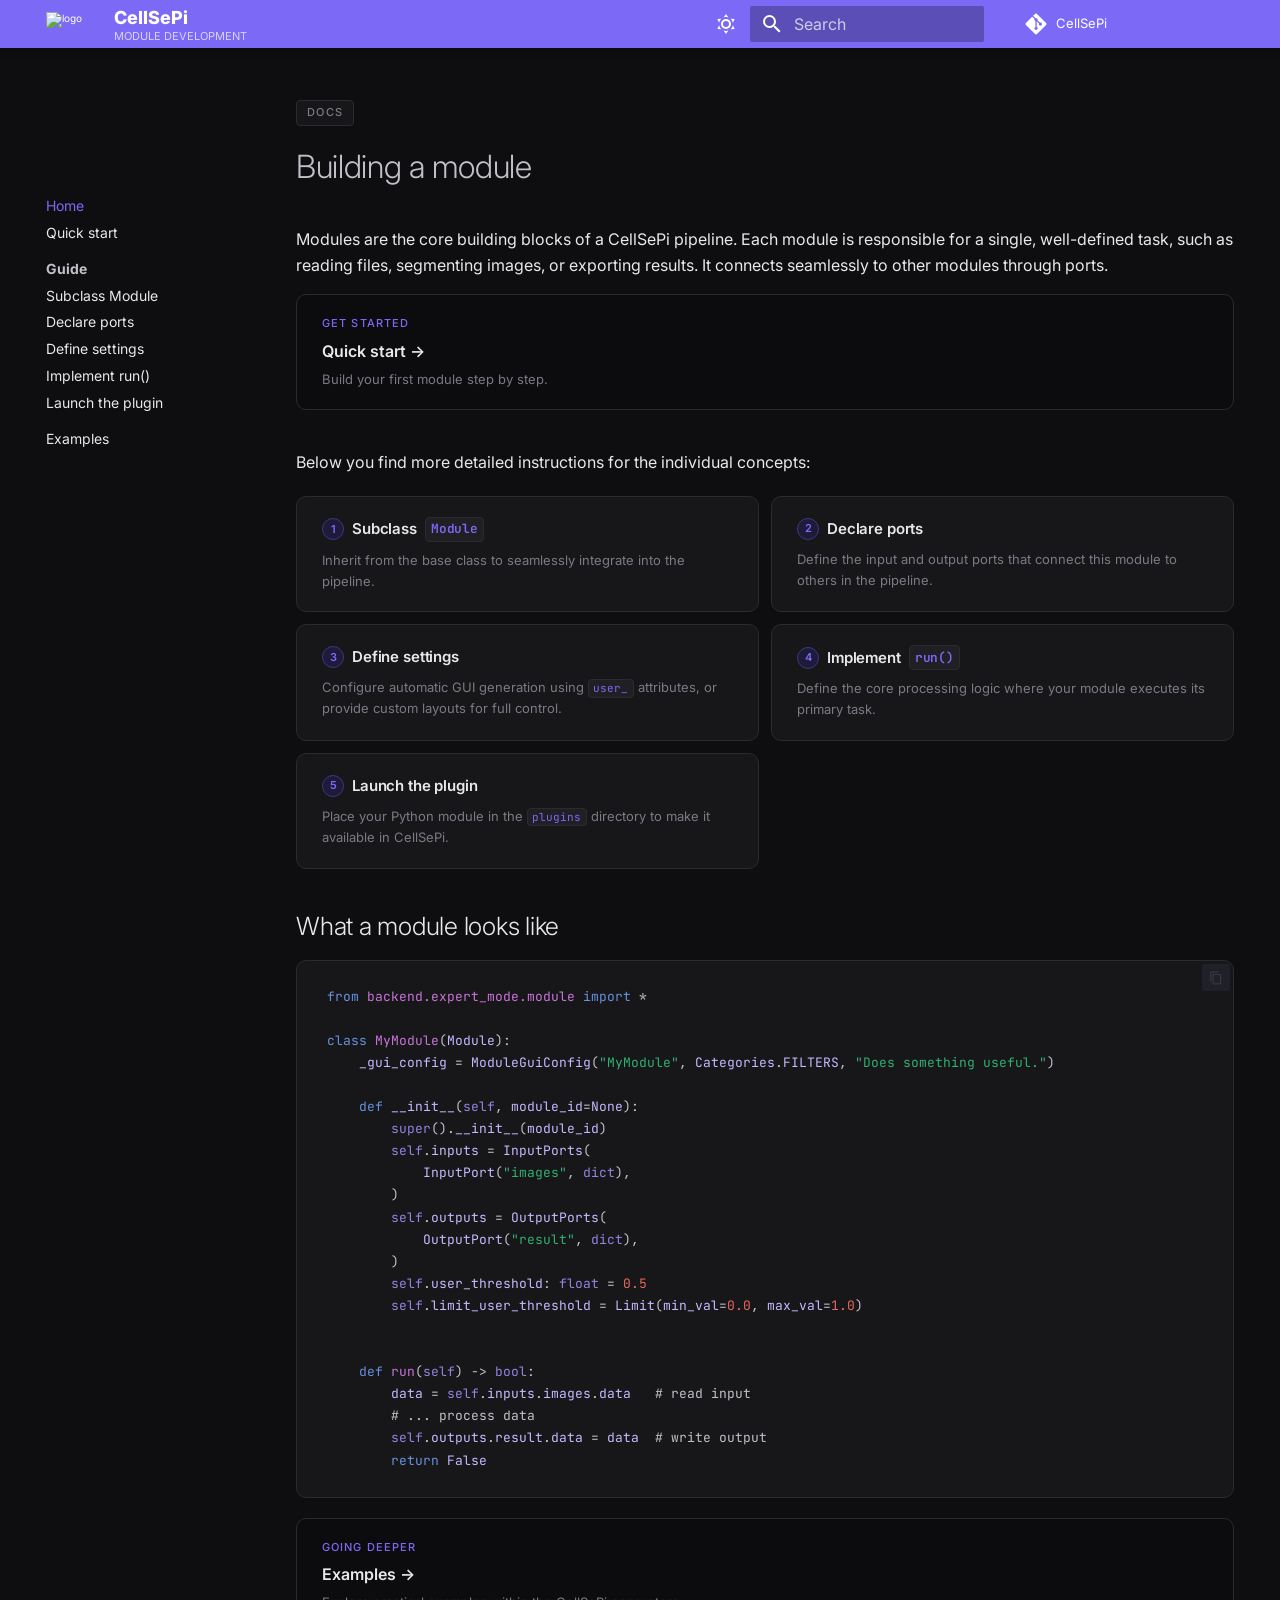
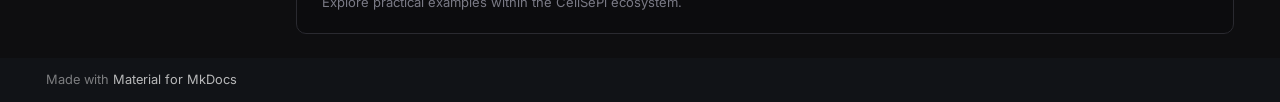
==== commit cd25e77a: "Deployed c922cb2 with MkDocs version: 1.6.1" ====
--- a/index.html
+++ b/index.html
@@ -21,7 +21,7 @@
       
       
       <link rel="icon" href="https://raw.githubusercontent.com/CellSePi/CellSePi/main/cellsepi/assets/icon.png">
-      <meta name="generator" content="mkdocs-1.6.1, mkdocs-material-9.7.6">
+      <meta name="generator" content="mkdocs-1.6.1, mkdocs-material-9.7.7">
     
     
       
@@ -29,7 +29,7 @@
       
     
     
-      <link rel="stylesheet" href="assets/stylesheets/main.484c7ddc.min.css">
+      <link rel="stylesheet" href="assets/stylesheets/main.ec1eaa64.min.css">
       
         
         <link rel="stylesheet" href="assets/stylesheets/palette.ab4e12ef.min.css">
@@ -568,6 +568,12 @@
 <div class="hero-tag">Docs</div>
 <h1 id="building-a-module">Building a module</h1>
 <p>Modules are the core building blocks of a CellSePi pipeline. Each module is responsible for a single, well-defined task, such as reading files, segmenting images, or exporting results. It connects seamlessly to other modules through ports.</p>
+<p><a href="guide/quickstart/" class="next-card" style="margin-bottom: 2rem; display: block;">
+  <span class="next-card-label">Get started</span>
+  <span class="next-card-title">Quick start →</span>
+  <span class="next-card-sub">Build your first module step by step.</span>
+</a></p>
+<p>Below you find more detailed instructions for the individual concepts:</p>
 <div class="custom-card-grid">
   <a href="guide/subclass/" class="custom-card">
     <h4><span class="card-num">1</span> Subclass <code>Module</code></h4>
@@ -588,11 +594,6 @@
   <a href="guide/plugin/" class="custom-card">
     <h4><span class="card-num">5</span> Launch the plugin</h4>
     <p>Place your Python module in the <code>plugins</code> directory to make it available in CellSePi.</p>
-  </a>
-  <a href="guide/quickstart/" class="next-card">
-    <span class="next-card-label">Next up</span>
-    <span class="next-card-title">Quick start →</span>
-    <span class="next-card-sub">Build your first module step by step.</span>
   </a>
 </div>
 
@@ -681,10 +682,12 @@
     
       
       
-      <script id="__config" type="application/json">{"annotate": null, "base": ".", "features": ["navigation.instant", "navigation.sticky", "navigation.sections", "navigation.top", "toc.integrate", "search.highlight", "content.code.copy", "content.code.annotate"], "search": "assets/javascripts/workers/search.2c215733.min.js", "tags": null, "translations": {"clipboard.copied": "Copied to clipboard", "clipboard.copy": "Copy to clipboard", "search.result.more.one": "1 more on this page", "search.result.more.other": "# more on this page", "search.result.none": "No matching documents", "search.result.one": "1 matching document", "search.result.other": "# matching documents", "search.result.placeholder": "Type to start searching", "search.result.term.missing": "Missing", "select.version": "Select version"}, "version": null}</script>
-    
-    
-      <script src="assets/javascripts/bundle.79ae519e.min.js"></script>
+      <script id="__config" type="application/json">{"annotate": null, "base": ".", "features": ["navigation.instant", "navigation.sticky", "navigation.sections", "navigation.top", "toc.integrate", "search.highlight", "content.code.copy"], "search": "assets/javascripts/workers/search.2c215733.min.js", "tags": null, "translations": {"clipboard.copied": "Copied to clipboard", "clipboard.copy": "Copy to clipboard", "search.result.more.one": "1 more on this page", "search.result.more.other": "# more on this page", "search.result.none": "No matching documents", "search.result.one": "1 matching document", "search.result.other": "# matching documents", "search.result.placeholder": "Type to start searching", "search.result.term.missing": "Missing", "select.version": "Select version"}, "version": null}</script>
+    
+    
+      <script src="assets/javascripts/bundle.d7400e89.min.js"></script>
+      
+        <script src="javascripts/static-card.js"></script>
       
     
   </body>
--- a/assets/stylesheets/main.ec1eaa64.min.css
+++ b/assets/stylesheets/main.ec1eaa64.min.css
@@ -0,0 +1 @@
+@charset "UTF-8";html{-webkit-text-size-adjust:none;-moz-text-size-adjust:none;text-size-adjust:none;box-sizing:border-box}*,:after,:before{box-sizing:inherit}@media (prefers-reduced-motion){*,:after,:before{transition:none!important}}body{margin:0}a,button,input,label{-webkit-tap-highlight-color:transparent}a{color:inherit;text-decoration:none}hr{border:0;box-sizing:initial;display:block;height:.05rem;overflow:visible;padding:0}small{font-size:80%}sub,sup{line-height:1em}img{border-style:none}table{border-collapse:initial;border-spacing:0}td,th{font-weight:400;vertical-align:top}button{background:#0000;border:0;font-family:inherit;font-size:inherit;margin:0;padding:0}input{border:0;outline:none}:root{--md-primary-fg-color:#4051b5;--md-primary-fg-color--light:#5d6cc0;--md-primary-fg-color--dark:#303fa1;--md-primary-bg-color:#fff;--md-primary-bg-color--light:#ffffffb3;--md-accent-fg-color:#526cfe;--md-accent-fg-color--transparent:#526cfe1a;--md-accent-bg-color:#fff;--md-accent-bg-color--light:#ffffffb3}[data-md-color-scheme=default]{color-scheme:light}[data-md-color-scheme=default] img[src$="#gh-dark-mode-only"],[data-md-color-scheme=default] img[src$="#only-dark"]{display:none}:root,[data-md-color-scheme=default]{--md-hue:225deg;--md-default-fg-color:#000000de;--md-default-fg-color--light:#0000008a;--md-default-fg-color--lighter:#00000052;--md-default-fg-color--lightest:#00000012;--md-default-bg-color:#fff;--md-default-bg-color--light:#ffffffb3;--md-default-bg-color--lighter:#ffffff4d;--md-default-bg-color--lightest:#ffffff1f;--md-code-fg-color:#36464e;--md-code-bg-color:#f5f5f5;--md-code-bg-color--light:#f5f5f5b3;--md-code-bg-color--lighter:#f5f5f54d;--md-code-hl-color:#4287ff;--md-code-hl-color--light:#4287ff1a;--md-code-hl-number-color:#d52a2a;--md-code-hl-special-color:#db1457;--md-code-hl-function-color:#a846b9;--md-code-hl-constant-color:#6e59d9;--md-code-hl-keyword-color:#3f6ec6;--md-code-hl-string-color:#1c7d4d;--md-code-hl-name-color:var(--md-code-fg-color);--md-code-hl-operator-color:var(--md-default-fg-color--light);--md-code-hl-punctuation-color:var(--md-default-fg-color--light);--md-code-hl-comment-color:var(--md-default-fg-color--light);--md-code-hl-generic-color:var(--md-default-fg-color--light);--md-code-hl-variable-color:var(--md-default-fg-color--light);--md-typeset-color:var(--md-default-fg-color);--md-typeset-a-color:var(--md-primary-fg-color);--md-typeset-del-color:#f5503d26;--md-typeset-ins-color:#0bd57026;--md-typeset-kbd-color:#fafafa;--md-typeset-kbd-accent-color:#fff;--md-typeset-kbd-border-color:#b8b8b8;--md-typeset-mark-color:#ffff0080;--md-typeset-table-color:#0000001f;--md-typeset-table-color--light:rgba(0,0,0,.035);--md-admonition-fg-color:var(--md-default-fg-color);--md-admonition-bg-color:var(--md-default-bg-color);--md-warning-fg-color:#000000de;--md-warning-bg-color:#ff9;--md-footer-fg-color:#fff;--md-footer-fg-color--light:#ffffffb3;--md-footer-fg-color--lighter:#ffffff73;--md-footer-bg-color:#000000de;--md-footer-bg-color--dark:#00000052;--md-shadow-z1:0 0.2rem 0.5rem #0000000d,0 0 0.05rem #0000001a;--md-shadow-z2:0 0.2rem 0.5rem #0000001a,0 0 0.05rem #00000040;--md-shadow-z3:0 0.2rem 0.5rem #0003,0 0 0.05rem #00000059}.md-icon svg{fill:currentcolor;display:block;height:1.2rem;width:1.2rem}body{-webkit-font-smoothing:antialiased;-moz-osx-font-smoothing:grayscale;--md-text-font-family:var(--md-text-font,_),-apple-system,BlinkMacSystemFont,Helvetica,Arial,sans-serif;--md-code-font-family:var(--md-code-font,_),SFMono-Regular,Consolas,Menlo,monospace}aside,body,input{font-feature-settings:"kern","liga";color:var(--md-typeset-color);font-family:var(--md-text-font-family)}code,kbd,pre{font-feature-settings:"kern";font-family:var(--md-code-font-family)}:root{--md-typeset-table-sort-icon:url('data:image/svg+xml;charset=utf-8,<svg xmlns="http://www.w3.org/2000/svg" viewBox="0 0 24 24"><path d="m18 21-4-4h3V7h-3l4-4 4 4h-3v10h3M2 19v-2h10v2M2 13v-2h7v2M2 7V5h4v2z"/></svg>');--md-typeset-table-sort-icon--asc:url('data:image/svg+xml;charset=utf-8,<svg xmlns="http://www.w3.org/2000/svg" viewBox="0 0 24 24"><path d="M19 17h3l-4 4-4-4h3V3h2M2 17h10v2H2M6 5v2H2V5m0 6h7v2H2z"/></svg>');--md-typeset-table-sort-icon--desc:url('data:image/svg+xml;charset=utf-8,<svg xmlns="http://www.w3.org/2000/svg" viewBox="0 0 24 24"><path d="M19 7h3l-4-4-4 4h3v14h2M2 17h10v2H2M6 5v2H2V5m0 6h7v2H2z"/></svg>')}.md-typeset{-webkit-print-color-adjust:exact;color-adjust:exact;font-size:.8rem;line-height:1.6;overflow-wrap:break-word}@media print{.md-typeset{font-size:.68rem}}.md-typeset blockquote,.md-typeset dl,.md-typeset figure,.md-typeset ol,.md-typeset pre,.md-typeset ul{margin-bottom:1em;margin-top:1em}.md-typeset h1{color:var(--md-default-fg-color--light);font-size:2em;line-height:1.3;margin:0 0 1.25em}.md-typeset h1,.md-typeset h2{font-weight:300;letter-spacing:-.01em}.md-typeset h2{font-size:1.5625em;line-height:1.4;margin:1.6em 0 .64em}.md-typeset h3{font-size:1.25em;font-weight:400;letter-spacing:-.01em;line-height:1.5;margin:1.6em 0 .8em}.md-typeset h2+h3{margin-top:.8em}.md-typeset h4{font-weight:700;letter-spacing:-.01em;margin:1em 0}.md-typeset h5,.md-typeset h6{color:var(--md-default-fg-color--light);font-size:.8em;font-weight:700;letter-spacing:-.01em;margin:1.25em 0}.md-typeset h5{text-transform:uppercase}.md-typeset h5 code{text-transform:none}.md-typeset hr{border-bottom:.05rem solid var(--md-default-fg-color--lightest);display:flow-root;margin:1.5em 0}.md-typeset a{color:var(--md-typeset-a-color);word-break:break-word}.md-typeset a,.md-typeset a:before{transition:color 125ms}.md-typeset a:focus,.md-typeset a:hover{color:var(--md-accent-fg-color)}.md-typeset a:focus code,.md-typeset a:hover code{background-color:var(--md-accent-fg-color--transparent);color:var(--md-accent-fg-color)}.md-typeset a code{color:var(--md-typeset-a-color)}.md-typeset a.focus-visible{outline-color:var(--md-accent-fg-color);outline-offset:.2rem}.md-typeset code,.md-typeset kbd,.md-typeset pre{color:var(--md-code-fg-color);direction:ltr;font-variant-ligatures:none;transition:background-color 125ms}@media print{.md-typeset code,.md-typeset kbd,.md-typeset pre{white-space:pre-wrap}}.md-typeset code{background-color:var(--md-code-bg-color);border-radius:.1rem;-webkit-box-decoration-break:clone;box-decoration-break:clone;font-size:.85em;padding:0 .2941176471em;transition:color 125ms,background-color 125ms;word-break:break-word}.md-typeset code:not(.focus-visible){-webkit-tap-highlight-color:transparent;outline:none}.md-typeset pre{display:flow-root;line-height:1.4;position:relative}.md-typeset pre>code{-webkit-box-decoration-break:slice;box-decoration-break:slice;box-shadow:none;display:block;margin:0;outline-color:var(--md-accent-fg-color);overflow:auto;padding:.7720588235em 1.1764705882em;scrollbar-color:var(--md-default-fg-color--lighter) #0000;scrollbar-width:thin;touch-action:auto;word-break:normal}.md-typeset pre>code:hover{scrollbar-color:var(--md-accent-fg-color) #0000}.md-typeset pre>code::-webkit-scrollbar{height:.2rem;width:.2rem}.md-typeset pre>code::-webkit-scrollbar-thumb{background-color:var(--md-default-fg-color--lighter)}.md-typeset pre>code::-webkit-scrollbar-thumb:hover{background-color:var(--md-accent-fg-color)}.md-typeset kbd{background-color:var(--md-typeset-kbd-color);border-radius:.1rem;box-shadow:0 .1rem 0 .05rem var(--md-typeset-kbd-border-color),0 .1rem 0 var(--md-typeset-kbd-border-color),0 -.1rem .2rem var(--md-typeset-kbd-accent-color) inset;color:var(--md-default-fg-color);display:inline-block;font-size:.75em;padding:0 .6666666667em;vertical-align:text-top;word-break:break-word}.md-typeset mark{background-color:var(--md-typeset-mark-color);-webkit-box-decoration-break:clone;box-decoration-break:clone;color:inherit;word-break:break-word}.md-typeset abbr{cursor:help;text-decoration:none}.md-typeset [data-preview],.md-typeset abbr{border-bottom:.05rem dotted var(--md-default-fg-color--light)}.md-typeset small{opacity:.75}[dir=ltr] .md-typeset sub,[dir=ltr] .md-typeset sup{margin-left:.078125em}[dir=rtl] .md-typeset sub,[dir=rtl] .md-typeset sup{margin-right:.078125em}[dir=ltr] .md-typeset blockquote{padding-left:.6rem}[dir=rtl] .md-typeset blockquote{padding-right:.6rem}[dir=ltr] .md-typeset blockquote{border-left:.2rem solid var(--md-default-fg-color--lighter)}[dir=rtl] .md-typeset blockquote{border-right:.2rem solid var(--md-default-fg-color--lighter)}.md-typeset blockquote{color:var(--md-default-fg-color--light);margin-left:0;margin-right:0}.md-typeset ul{list-style-type:disc}.md-typeset ul[type]{list-style-type:revert-layer}[dir=ltr] .md-typeset ol,[dir=ltr] .md-typeset ul{margin-left:.625em}[dir=rtl] .md-typeset ol,[dir=rtl] .md-typeset ul{margin-right:.625em}.md-typeset ol,.md-typeset ul{padding:0}.md-typeset ol:not([hidden]),.md-typeset ul:not([hidden]){display:flow-root}.md-typeset ol ol,.md-typeset ul ol{list-style-type:lower-alpha}.md-typeset ol ol ol,.md-typeset ul ol ol{list-style-type:lower-roman}.md-typeset ol ol ol ol,.md-typeset ul ol ol ol{list-style-type:upper-alpha}.md-typeset ol ol ol ol ol,.md-typeset ul ol ol ol ol{list-style-type:upper-roman}.md-typeset ol[type],.md-typeset ul[type]{list-style-type:revert-layer}[dir=ltr] .md-typeset ol li,[dir=ltr] .md-typeset ul li{margin-left:1.25em}[dir=rtl] .md-typeset ol li,[dir=rtl] .md-typeset ul li{margin-right:1.25em}.md-typeset ol li,.md-typeset ul li{margin-bottom:.5em}.md-typeset ol li blockquote,.md-typeset ol li p,.md-typeset ul li blockquote,.md-typeset ul li p{margin:.5em 0}.md-typeset ol li:last-child,.md-typeset ul li:last-child{margin-bottom:0}[dir=ltr] .md-typeset ol li ol,[dir=ltr] .md-typeset ol li ul,[dir=ltr] .md-typeset ul li ol,[dir=ltr] .md-typeset ul li ul{margin-left:.625em}[dir=rtl] .md-typeset ol li ol,[dir=rtl] .md-typeset ol li ul,[dir=rtl] .md-typeset ul li ol,[dir=rtl] .md-typeset ul li ul{margin-right:.625em}.md-typeset ol li ol,.md-typeset ol li ul,.md-typeset ul li ol,.md-typeset ul li ul{margin-bottom:.5em;margin-top:.5em}[dir=ltr] .md-typeset dd{margin-left:1.875em}[dir=rtl] .md-typeset dd{margin-right:1.875em}.md-typeset dd{margin-bottom:1.5em;margin-top:1em}.md-typeset img,.md-typeset svg,.md-typeset video{height:auto;max-width:100%}.md-typeset img[align=left]{margin:1em 1em 1em 0}.md-typeset img[align=right]{margin:1em 0 1em 1em}.md-typeset img[align]:only-child{margin-top:0}.md-typeset figure{display:flow-root;margin:1em auto;max-width:100%;text-align:center;width:fit-content}.md-typeset figure img{display:block;margin:0 auto}.md-typeset figcaption{font-style:italic;margin:1em auto;max-width:24rem}.md-typeset iframe{max-width:100%}.md-typeset table:not([class]){background-color:var(--md-default-bg-color);border:.05rem solid var(--md-typeset-table-color);border-radius:.1rem;display:inline-block;font-size:.64rem;max-width:100%;overflow:auto;touch-action:auto}@media print{.md-typeset table:not([class]){display:table}}.md-typeset table:not([class])+*{margin-top:1.5em}.md-typeset table:not([class]) td>:first-child,.md-typeset table:not([class]) th>:first-child{margin-top:0}.md-typeset table:not([class]) td>:last-child,.md-typeset table:not([class]) th>:last-child{margin-bottom:0}.md-typeset table:not([class]) td:not([align]),.md-typeset table:not([class]) th:not([align]){text-align:left}[dir=rtl] .md-typeset table:not([class]) td:not([align]),[dir=rtl] .md-typeset table:not([class]) th:not([align]){text-align:right}.md-typeset table:not([class]) th{font-weight:700;min-width:5rem;padding:.9375em 1.25em;vertical-align:top}.md-typeset table:not([class]) td{border-top:.05rem solid var(--md-typeset-table-color);padding:.9375em 1.25em;vertical-align:top}.md-typeset table:not([class]) tbody tr{transition:background-color 125ms}.md-typeset table:not([class]) tbody tr:hover{background-color:var(--md-typeset-table-color--light);box-shadow:0 .05rem 0 var(--md-default-bg-color) inset}.md-typeset table:not([class]) a{word-break:normal}.md-typeset table th[role=columnheader]{cursor:pointer}[dir=ltr] .md-typeset table th[role=columnheader]:after{margin-left:.5em}[dir=rtl] .md-typeset table th[role=columnheader]:after{margin-right:.5em}.md-typeset table th[role=columnheader]:after{content:"";display:inline-block;height:1.2em;-webkit-mask-image:var(--md-typeset-table-sort-icon);mask-image:var(--md-typeset-table-sort-icon);-webkit-mask-repeat:no-repeat;mask-repeat:no-repeat;-webkit-mask-size:contain;mask-size:contain;transition:background-color 125ms;vertical-align:text-bottom;width:1.2em}.md-typeset table th[role=columnheader]:hover:after{background-color:var(--md-default-fg-color--lighter)}.md-typeset table th[role=columnheader][aria-sort=ascending]:after{background-color:var(--md-default-fg-color--light);-webkit-mask-image:var(--md-typeset-table-sort-icon--asc);mask-image:var(--md-typeset-table-sort-icon--asc)}.md-typeset table th[role=columnheader][aria-sort=descending]:after{background-color:var(--md-default-fg-color--light);-webkit-mask-image:var(--md-typeset-table-sort-icon--desc);mask-image:var(--md-typeset-table-sort-icon--desc)}.md-typeset__scrollwrap{margin:1em -.8rem;overflow-x:auto;touch-action:auto}.md-typeset__table{display:inline-block;margin-bottom:.5em;padding:0 .8rem}@media print{.md-typeset__table{display:block}}html .md-typeset__table table{display:table;margin:0;overflow:hidden;width:100%}@media screen and (max-width:44.984375em){.md-content__inner>pre{margin:1em -.8rem}.md-content__inner>pre code{border-radius:0}}.md-typeset .md-author{border-radius:100%;display:block;flex-shrink:0;height:1.6rem;overflow:hidden;position:relative;transition:color 125ms,transform 125ms;width:1.6rem}.md-typeset .md-author img{display:block}.md-typeset .md-author--more{background:var(--md-default-fg-color--lightest);color:var(--md-default-fg-color--lighter);font-size:.6rem;font-weight:700;line-height:1.6rem;text-align:center}.md-typeset .md-author--long{height:2.4rem;width:2.4rem}.md-typeset a.md-author{transform:scale(1)}.md-typeset a.md-author img{border-radius:100%;filter:grayscale(100%) opacity(75%);transition:filter 125ms}.md-typeset a.md-author:focus,.md-typeset a.md-author:hover{transform:scale(1.1);z-index:1}.md-typeset a.md-author:focus img,.md-typeset a.md-author:hover img{filter:grayscale(0)}.md-banner{background-color:var(--md-footer-bg-color);color:var(--md-footer-fg-color);overflow:auto}@media print{.md-banner{display:none}}.md-banner--warning{background-color:var(--md-warning-bg-color);color:var(--md-warning-fg-color)}.md-banner__inner{font-size:.7rem;margin:.6rem auto;padding:0 .8rem}[dir=ltr] .md-banner__button{float:right}[dir=rtl] .md-banner__button{float:left}.md-banner__button{color:inherit;cursor:pointer;transition:opacity .25s}.no-js .md-banner__button{display:none}.md-banner__button:hover{opacity:.7}html{font-size:125%;height:100%;overflow-x:hidden}@media screen and (min-width:100em){html{font-size:137.5%}}@media screen and (min-width:125em){html{font-size:150%}}body{background-color:var(--md-default-bg-color);display:flex;flex-direction:column;font-size:.5rem;min-height:100%;position:relative;width:100%}@media print{body{display:block}}@media screen and (max-width:59.984375em){body[data-md-scrolllock]{position:fixed}}.md-grid{margin-left:auto;margin-right:auto;max-width:61rem}.md-container{display:flex;flex-direction:column;flex-grow:1}@media print{.md-container{display:block}}.md-main{flex-grow:1}.md-main__inner{display:flex;height:100%;margin-top:1.5rem}.md-ellipsis{overflow:hidden;text-overflow:ellipsis}.md-toggle{display:none}.md-option{height:0;opacity:0;position:absolute;width:0}.md-option:checked+label:not([hidden]){display:block}.md-option.focus-visible+label{outline-color:var(--md-accent-fg-color);outline-style:auto}.md-skip{background-color:var(--md-default-fg-color);border-radius:.1rem;color:var(--md-default-bg-color);font-size:.64rem;margin:.5rem;opacity:0;outline-color:var(--md-accent-fg-color);padding:.3rem .5rem;position:fixed;transform:translateY(.4rem);z-index:-1}.md-skip:focus{opacity:1;transform:translateY(0);transition:transform .25s cubic-bezier(.4,0,.2,1),opacity 175ms 75ms;z-index:10}@page{margin:25mm}:root{--md-clipboard-icon:url('data:image/svg+xml;charset=utf-8,<svg xmlns="http://www.w3.org/2000/svg" viewBox="0 0 24 24"><path d="M19 21H8V7h11m0-2H8a2 2 0 0 0-2 2v14a2 2 0 0 0 2 2h11a2 2 0 0 0 2-2V7a2 2 0 0 0-2-2m-3-4H4a2 2 0 0 0-2 2v14h2V3h12z"/></svg>')}.md-clipboard{border-radius:.1rem;color:var(--md-default-fg-color--lightest);cursor:pointer;height:1.5em;outline-color:var(--md-accent-fg-color);outline-offset:.1rem;transition:color .25s;width:1.5em;z-index:1}@media print{.md-clipboard{display:none}}.md-clipboard:not(.focus-visible){-webkit-tap-highlight-color:transparent;outline:none}:hover>.md-clipboard{color:var(--md-default-fg-color--light)}.md-clipboard:focus,.md-clipboard:hover{color:var(--md-accent-fg-color)}.md-clipboard:after{background-color:currentcolor;content:"";display:block;height:1.125em;margin:0 auto;-webkit-mask-image:var(--md-clipboard-icon);mask-image:var(--md-clipboard-icon);-webkit-mask-position:center;mask-position:center;-webkit-mask-repeat:no-repeat;mask-repeat:no-repeat;-webkit-mask-size:contain;mask-size:contain;width:1.125em}.md-clipboard--inline{cursor:pointer}.md-clipboard--inline code{transition:color .25s,background-color .25s}.md-clipboard--inline:focus code,.md-clipboard--inline:hover code{background-color:var(--md-accent-fg-color--transparent);color:var(--md-accent-fg-color)}:root{--md-code-select-icon:url('data:image/svg+xml;charset=utf-8,<svg xmlns="http://www.w3.org/2000/svg" viewBox="0 0 24 24"><path d="M19 19h-4v2h4c1.1 0 2-.9 2-2v-4h-2m0-12h-4v2h4v4h2V5c0-1.1-.9-2-2-2M5 5h4V3H5c-1.1 0-2 .9-2 2v4h2m0 6H3v4c0 1.1.9 2 2 2h4v-2H5zm2-4h2v2H7zm4 0h2v2h-2zm4 0h2v2h-2zM7 7h2v2H7zm4 0h2v2h-2zm4 0h2v2h-2zm-8 8h2v2H7zm4 0h2v2h-2zm4 0h2v2h-2z"/></svg>');--md-code-copy-icon:url('data:image/svg+xml;charset=utf-8,<svg xmlns="http://www.w3.org/2000/svg" viewBox="0 0 24 24"><path d="M19 21H8V7h11m0-2H8a2 2 0 0 0-2 2v14a2 2 0 0 0 2 2h11a2 2 0 0 0 2-2V7a2 2 0 0 0-2-2m-3-4H4a2 2 0 0 0-2 2v14h2V3h12z"/></svg>')}.md-typeset .md-code__content{display:grid}.md-code__nav{background-color:var(--md-code-bg-color--lighter);border-radius:.1rem;display:flex;gap:.2rem;padding:.2rem;position:absolute;right:.25em;top:.25em;transition:background-color .25s;z-index:1}:hover>.md-code__nav{background-color:var(--md-code-bg-color--light)}.md-code__button{color:var(--md-default-fg-color--lightest);cursor:pointer;display:block;height:1.5em;outline-color:var(--md-accent-fg-color);outline-offset:.1rem;transition:color .25s;width:1.5em}:hover>*>.md-code__button{color:var(--md-default-fg-color--light)}.md-code__button.focus-visible,.md-code__button:hover{color:var(--md-accent-fg-color)}.md-code__button--active{color:var(--md-default-fg-color)!important}.md-code__button:after{background-color:currentcolor;content:"";display:block;height:1.125em;margin:0 auto;-webkit-mask-position:center;mask-position:center;-webkit-mask-repeat:no-repeat;mask-repeat:no-repeat;-webkit-mask-size:contain;mask-size:contain;width:1.125em}.md-code__button[data-md-type=select]:after{-webkit-mask-image:var(--md-code-select-icon);mask-image:var(--md-code-select-icon)}.md-code__button[data-md-type=copy]:after{-webkit-mask-image:var(--md-code-copy-icon);mask-image:var(--md-code-copy-icon)}@keyframes consent{0%{opacity:0;transform:translateY(100%)}to{opacity:1;transform:translateY(0)}}@keyframes overlay{0%{opacity:0}to{opacity:1}}.md-consent__overlay{animation:overlay .25s both;-webkit-backdrop-filter:blur(.1rem);backdrop-filter:blur(.1rem);background-color:#0000008a;height:100%;opacity:1;position:fixed;top:0;width:100%;z-index:5}.md-consent__inner{animation:consent .5s cubic-bezier(.1,.7,.1,1) both;background-color:var(--md-default-bg-color);border:0;border-radius:.1rem;bottom:0;box-shadow:0 0 .2rem #0000001a,0 .2rem .4rem #0003;max-height:100%;overflow:auto;padding:0;position:fixed;width:100%;z-index:5}.md-consent__form{padding:.8rem}.md-consent__settings{display:none;margin:1em 0}input:checked+.md-consent__settings{display:block}.md-consent__controls{margin-bottom:.8rem}.md-typeset .md-consent__controls .md-button{display:inline}@media screen and (max-width:44.984375em){.md-typeset .md-consent__controls .md-button{display:block;margin-top:.4rem;text-align:center;width:100%}}.md-consent label{cursor:pointer}.md-content{flex-grow:1;min-width:0}.md-content__inner{margin:0 .8rem 1.2rem;padding-top:.6rem}@media screen and (min-width:76.25em){[dir=ltr] .md-sidebar--primary:not([hidden])~.md-content>.md-content__inner{margin-left:1.2rem}[dir=ltr] .md-sidebar--secondary:not([hidden])~.md-content>.md-content__inner,[dir=rtl] .md-sidebar--primary:not([hidden])~.md-content>.md-content__inner{margin-right:1.2rem}[dir=rtl] .md-sidebar--secondary:not([hidden])~.md-content>.md-content__inner{margin-left:1.2rem}}.md-content__inner:before{content:"";display:block;height:.4rem}.md-content__inner>:last-child{margin-bottom:0}[dir=ltr] .md-content__button{float:right}[dir=rtl] .md-content__button{float:left}[dir=ltr] .md-content__button{margin-left:.4rem}[dir=rtl] .md-content__button{margin-right:.4rem}.md-content__button{margin:.4rem 0;padding:0}@media print{.md-content__button{display:none}}.md-typeset .md-content__button{color:var(--md-default-fg-color--lighter)}.md-content__button svg{display:inline;vertical-align:top}[dir=rtl] .md-content__button svg{transform:scaleX(-1)}[dir=ltr] .md-dialog{right:.8rem}[dir=rtl] .md-dialog{left:.8rem}.md-dialog{background-color:var(--md-default-fg-color);border-radius:.1rem;bottom:.8rem;box-shadow:var(--md-shadow-z3);min-width:11.1rem;opacity:0;padding:.4rem .6rem;pointer-events:none;position:fixed;transform:translateY(100%);transition:transform 0ms .4s,opacity .4s;z-index:4}@media print{.md-dialog{display:none}}.md-dialog--active{opacity:1;pointer-events:auto;transform:translateY(0);transition:transform .4s cubic-bezier(.075,.85,.175,1),opacity .4s}.md-dialog__inner{color:var(--md-default-bg-color);font-size:.7rem}.md-feedback{margin:2em 0 1em;text-align:center}.md-feedback fieldset{border:none;margin:0;padding:0}.md-feedback__title{font-weight:700;margin:1em auto}.md-feedback__inner{position:relative}.md-feedback__list{display:flex;flex-wrap:wrap;place-content:baseline center;position:relative}.md-feedback__list:hover .md-icon:not(:disabled){color:var(--md-default-fg-color--lighter)}:disabled .md-feedback__list{min-height:1.8rem}.md-feedback__icon{color:var(--md-default-fg-color--light);cursor:pointer;flex-shrink:0;margin:0 .1rem;transition:color 125ms}.md-feedback__icon:not(:disabled).md-icon:hover{color:var(--md-accent-fg-color)}.md-feedback__icon:disabled{color:var(--md-default-fg-color--lightest);pointer-events:none}.md-feedback__note{opacity:0;position:relative;transform:translateY(.4rem);transition:transform .4s cubic-bezier(.1,.7,.1,1),opacity .15s}.md-feedback__note>*{margin:0 auto;max-width:16rem}:disabled .md-feedback__note{opacity:1;transform:translateY(0)}@media print{.md-feedback{display:none}}.md-footer{background-color:var(--md-footer-bg-color);color:var(--md-footer-fg-color)}@media print{.md-footer{display:none}}.md-footer__inner{justify-content:space-between;overflow:auto;padding:.2rem}.md-footer__inner:not([hidden]){display:flex}.md-footer__link{align-items:end;display:flex;flex-grow:0.01;margin-bottom:.4rem;margin-top:1rem;max-width:100%;outline-color:var(--md-accent-fg-color);overflow:hidden;transition:opacity .25s}.md-footer__link:focus,.md-footer__link:hover{opacity:.7}[dir=rtl] .md-footer__link svg{transform:scaleX(-1)}@media screen and (max-width:44.984375em){.md-footer__link--prev{flex-shrink:0}.md-footer__link--prev .md-footer__title{display:none}}[dir=ltr] .md-footer__link--next{margin-left:auto}[dir=rtl] .md-footer__link--next{margin-right:auto}.md-footer__link--next{text-align:right}[dir=rtl] .md-footer__link--next{text-align:left}.md-footer__title{flex-grow:1;font-size:.9rem;margin-bottom:.7rem;max-width:calc(100% - 2.4rem);padding:0 1rem;white-space:nowrap}.md-footer__button{margin:.2rem;padding:.4rem}.md-footer__direction{font-size:.64rem;opacity:.7}.md-footer-meta{background-color:var(--md-footer-bg-color--dark)}.md-footer-meta__inner{display:flex;flex-wrap:wrap;justify-content:space-between;padding:.2rem}html .md-footer-meta.md-typeset a{color:var(--md-footer-fg-color--light)}html .md-footer-meta.md-typeset a:focus,html .md-footer-meta.md-typeset a:hover{color:var(--md-footer-fg-color)}.md-copyright{color:var(--md-footer-fg-color--lighter);font-size:.64rem;margin:auto .6rem;padding:.4rem 0;width:100%}@media screen and (min-width:45em){.md-copyright{width:auto}}.md-copyright__highlight{color:var(--md-footer-fg-color--light)}.md-social{display:inline-flex;gap:.2rem;margin:0 .4rem;padding:.2rem 0 .6rem}@media screen and (min-width:45em){.md-social{padding:.6rem 0}}.md-social__link{display:inline-block;height:1.6rem;text-align:center;width:1.6rem}.md-social__link:before{line-height:1.9}.md-social__link svg{fill:currentcolor;max-height:.8rem;vertical-align:-25%}.md-typeset .md-button{border:.1rem solid;border-radius:.1rem;color:var(--md-primary-fg-color);cursor:pointer;display:inline-block;font-weight:700;padding:.625em 2em;transition:color 125ms,background-color 125ms,border-color 125ms}.md-typeset .md-button--primary{background-color:var(--md-primary-fg-color);border-color:var(--md-primary-fg-color);color:var(--md-primary-bg-color)}.md-typeset .md-button:focus,.md-typeset .md-button:hover{background-color:var(--md-accent-fg-color);border-color:var(--md-accent-fg-color);color:var(--md-accent-bg-color)}[dir=ltr] .md-typeset .md-input{border-top-left-radius:.1rem}[dir=ltr] .md-typeset .md-input,[dir=rtl] .md-typeset .md-input{border-top-right-radius:.1rem}[dir=rtl] .md-typeset .md-input{border-top-left-radius:.1rem}.md-typeset .md-input{border-bottom:.1rem solid var(--md-default-fg-color--lighter);box-shadow:var(--md-shadow-z1);font-size:.8rem;height:1.8rem;padding:0 .6rem;transition:border .25s,box-shadow .25s}.md-typeset .md-input:focus,.md-typeset .md-input:hover{border-bottom-color:var(--md-accent-fg-color);box-shadow:var(--md-shadow-z2)}.md-typeset .md-input--stretch{width:100%}.md-header{background-color:var(--md-primary-fg-color);box-shadow:0 0 .2rem #0000,0 .2rem .4rem #0000;color:var(--md-primary-bg-color);display:block;left:0;position:sticky;right:0;top:0;z-index:4}@media print{.md-header{display:none}}.md-header[hidden]{transform:translateY(-100%);transition:transform .25s cubic-bezier(.8,0,.6,1),box-shadow .25s}.md-header--shadow{box-shadow:0 0 .2rem #0000001a,0 .2rem .4rem #0003;transition:transform .25s cubic-bezier(.1,.7,.1,1),box-shadow .25s}.md-header__inner{align-items:center;display:flex;padding:0 .2rem}.md-header__button{color:currentcolor;cursor:pointer;margin:.2rem;outline-color:var(--md-accent-fg-color);padding:.4rem;position:relative;transition:opacity .25s;vertical-align:middle;z-index:1}.md-header__button:hover{opacity:.7}.md-header__button:not([hidden]){display:inline-block}.md-header__button:not(.focus-visible){-webkit-tap-highlight-color:transparent;outline:none}.md-header__button.md-logo{margin:.2rem;padding:.4rem}@media screen and (max-width:76.234375em){.md-header__button.md-logo{display:none}}.md-header__button.md-logo img,.md-header__button.md-logo svg{fill:currentcolor;display:block;height:1.2rem;width:auto}@media screen and (min-width:60em){.md-header__button[for=__search]{display:none}}.no-js .md-header__button[for=__search]{display:none}[dir=rtl] .md-header__button[for=__search] svg{transform:scaleX(-1)}@media screen and (min-width:76.25em){.md-header__button[for=__drawer]{display:none}}.md-header__topic{display:flex;max-width:100%;position:absolute;transition:transform .4s cubic-bezier(.1,.7,.1,1),opacity .15s;white-space:nowrap}.md-header__topic+.md-header__topic{opacity:0;pointer-events:none;transform:translateX(1.25rem);transition:transform .4s cubic-bezier(1,.7,.1,.1),opacity .15s;z-index:-1}[dir=rtl] .md-header__topic+.md-header__topic{transform:translateX(-1.25rem)}.md-header__topic:first-child{font-weight:700}[dir=ltr] .md-header__title{margin-left:1rem;margin-right:.4rem}[dir=rtl] .md-header__title{margin-left:.4rem;margin-right:1rem}.md-header__title{flex-grow:1;font-size:.9rem;height:2.4rem;line-height:2.4rem}.md-header__title--active .md-header__topic{opacity:0;pointer-events:none;transform:translateX(-1.25rem);transition:transform .4s cubic-bezier(1,.7,.1,.1),opacity .15s;z-index:-1}[dir=rtl] .md-header__title--active .md-header__topic{transform:translateX(1.25rem)}.md-header__title--active .md-header__topic+.md-header__topic{opacity:1;pointer-events:auto;transform:translateX(0);transition:transform .4s cubic-bezier(.1,.7,.1,1),opacity .15s;z-index:0}.md-header__title>.md-header__ellipsis{height:100%;position:relative;width:100%}.md-header__option{display:flex;flex-shrink:0;max-width:100%;transition:max-width 0ms .25s,opacity .25s .25s;white-space:nowrap}[data-md-toggle=search]:checked~.md-header .md-header__option{max-width:0;opacity:0;transition:max-width 0ms,opacity 0ms}.md-header__option>input{bottom:0}.md-header__source{display:none}@media screen and (min-width:60em){[dir=ltr] .md-header__source{margin-left:1rem}[dir=rtl] .md-header__source{margin-right:1rem}.md-header__source{display:block;max-width:11.7rem;width:11.7rem}}@media screen and (min-width:76.25em){[dir=ltr] .md-header__source{margin-left:1.4rem}[dir=rtl] .md-header__source{margin-right:1.4rem}}.md-meta{color:var(--md-default-fg-color--light);font-size:.7rem;line-height:1.3}.md-meta__list{display:inline-flex;flex-wrap:wrap;list-style:none;margin:0;padding:0}.md-meta__item:not(:last-child):after{content:"·";margin-left:.2rem;margin-right:.2rem}.md-meta__link{color:var(--md-typeset-a-color)}.md-meta__link:focus,.md-meta__link:hover{color:var(--md-accent-fg-color)}.md-draft{background-color:#ff1744;border-radius:.125em;color:#fff;display:inline-block;font-weight:700;padding-left:.5714285714em;padding-right:.5714285714em}:root{--md-nav-icon--prev:url('data:image/svg+xml;charset=utf-8,<svg xmlns="http://www.w3.org/2000/svg" viewBox="0 0 24 24"><path d="M20 11v2H8l5.5 5.5-1.42 1.42L4.16 12l7.92-7.92L13.5 5.5 8 11z"/></svg>');--md-nav-icon--next:url('data:image/svg+xml;charset=utf-8,<svg xmlns="http://www.w3.org/2000/svg" viewBox="0 0 24 24"><path d="M8.59 16.58 13.17 12 8.59 7.41 10 6l6 6-6 6z"/></svg>');--md-toc-icon:url('data:image/svg+xml;charset=utf-8,<svg xmlns="http://www.w3.org/2000/svg" viewBox="0 0 24 24"><path d="M3 9h14V7H3zm0 4h14v-2H3zm0 4h14v-2H3zm16 0h2v-2h-2zm0-10v2h2V7zm0 6h2v-2h-2z"/></svg>')}.md-nav{font-size:.7rem;line-height:1.3}.md-nav__title{color:var(--md-default-fg-color--light);display:block;font-weight:700;overflow:hidden;padding:0 .6rem;text-overflow:ellipsis}.md-nav__title .md-nav__button{display:none}.md-nav__title .md-nav__button img{height:100%;width:auto}.md-nav__title .md-nav__button.md-logo img,.md-nav__title .md-nav__button.md-logo svg{fill:currentcolor;display:block;height:2.4rem;max-width:100%;object-fit:contain;width:auto}.md-nav__list{list-style:none;margin:0;padding:0}.md-nav__link{align-items:flex-start;display:flex;gap:.4rem;margin-top:.625em;scroll-snap-align:start;transition:color 125ms}.md-nav__link--passed,.md-nav__link--passed code{color:var(--md-default-fg-color--light)}.md-nav__item .md-nav__link--active,.md-nav__item .md-nav__link--active code{color:var(--md-typeset-a-color)}.md-nav__link .md-ellipsis{position:relative}.md-nav__link .md-ellipsis code{word-break:normal}[dir=ltr] .md-nav__link .md-icon:last-child{margin-left:auto}[dir=rtl] .md-nav__link .md-icon:last-child{margin-right:auto}.md-nav__link .md-typeset{font-size:.7rem;line-height:1.3}.md-nav__link svg{fill:currentcolor;flex-shrink:0;height:1.3em;position:relative}.md-nav__link[for]:focus,.md-nav__link[for]:hover,.md-nav__link[href]:focus,.md-nav__link[href]:hover{color:var(--md-accent-fg-color);cursor:pointer}.md-nav__link[for]:focus code,.md-nav__link[for]:hover code,.md-nav__link[href]:focus code,.md-nav__link[href]:hover code{background-color:var(--md-accent-fg-color--transparent);color:var(--md-accent-fg-color)}.md-nav__link.focus-visible{outline-color:var(--md-accent-fg-color);outline-offset:.2rem}.md-nav--primary .md-nav__link[for=__toc]{display:none}.md-nav--primary .md-nav__link[for=__toc] .md-icon:after{background-color:currentcolor;display:block;height:100%;-webkit-mask-image:var(--md-toc-icon);mask-image:var(--md-toc-icon);width:100%}.md-nav--primary .md-nav__link[for=__toc]~.md-nav{display:none}.md-nav__container>.md-nav__link{margin-top:0}.md-nav__container>.md-nav__link:first-child{flex-grow:1;min-width:0}.md-nav__icon{flex-shrink:0}.md-nav__source{display:none}@media screen and (max-width:76.234375em){.md-nav--primary,.md-nav--primary .md-nav{background-color:var(--md-default-bg-color);display:flex;flex-direction:column;height:100%;left:0;position:absolute;right:0;top:0;z-index:1}.md-nav--primary .md-nav__item,.md-nav--primary .md-nav__title{font-size:.8rem;line-height:1.5}.md-nav--primary .md-nav__title{background-color:var(--md-default-fg-color--lightest);color:var(--md-default-fg-color--light);cursor:pointer;height:5.6rem;line-height:2.4rem;padding:3rem .8rem .2rem;position:relative;white-space:nowrap}[dir=ltr] .md-nav--primary .md-nav__title .md-nav__icon{left:.4rem}[dir=rtl] .md-nav--primary .md-nav__title .md-nav__icon{right:.4rem}.md-nav--primary .md-nav__title .md-nav__icon{display:block;height:1.2rem;margin:.2rem;position:absolute;top:.4rem;width:1.2rem}.md-nav--primary .md-nav__title .md-nav__icon:after{background-color:currentcolor;content:"";display:block;height:100%;-webkit-mask-image:var(--md-nav-icon--prev);mask-image:var(--md-nav-icon--prev);-webkit-mask-position:center;mask-position:center;-webkit-mask-repeat:no-repeat;mask-repeat:no-repeat;-webkit-mask-size:contain;mask-size:contain;width:100%}.md-nav--primary .md-nav__title~.md-nav__list{background-color:var(--md-default-bg-color);box-shadow:0 .05rem 0 var(--md-default-fg-color--lightest) inset;overflow-y:auto;scroll-snap-type:y mandatory;touch-action:pan-y}.md-nav--primary .md-nav__title~.md-nav__list>:first-child{border-top:0}.md-nav--primary .md-nav__title[for=__drawer]{background-color:var(--md-primary-fg-color);color:var(--md-primary-bg-color);font-weight:700}.md-nav--primary .md-nav__title .md-logo{display:block;left:.2rem;margin:.2rem;padding:.4rem;position:absolute;right:.2rem;top:.2rem}.md-nav--primary .md-nav__list{flex:1}.md-nav--primary .md-nav__item{border-top:.05rem solid var(--md-default-fg-color--lightest)}.md-nav--primary .md-nav__item--active>.md-nav__link{color:var(--md-typeset-a-color)}.md-nav--primary .md-nav__item--active>.md-nav__link:focus,.md-nav--primary .md-nav__item--active>.md-nav__link:hover{color:var(--md-accent-fg-color)}.md-nav--primary .md-nav__link{margin-top:0;padding:.6rem .8rem}.md-nav--primary .md-nav__link svg{margin-top:.1em}.md-nav--primary .md-nav__link>.md-nav__link{padding:0}[dir=ltr] .md-nav--primary .md-nav__link .md-nav__icon{margin-right:-.2rem}[dir=rtl] .md-nav--primary .md-nav__link .md-nav__icon{margin-left:-.2rem}.md-nav--primary .md-nav__link .md-nav__icon{font-size:1.2rem;height:1.2rem;width:1.2rem}.md-nav--primary .md-nav__link .md-nav__icon:after{background-color:currentcolor;content:"";display:block;height:100%;-webkit-mask-image:var(--md-nav-icon--next);mask-image:var(--md-nav-icon--next);-webkit-mask-position:center;mask-position:center;-webkit-mask-repeat:no-repeat;mask-repeat:no-repeat;-webkit-mask-size:contain;mask-size:contain;width:100%}[dir=rtl] .md-nav--primary .md-nav__icon:after{transform:scale(-1)}.md-nav--primary .md-nav--secondary .md-nav{background-color:initial;position:static}[dir=ltr] .md-nav--primary .md-nav--secondary .md-nav .md-nav__link{padding-left:1.4rem}[dir=rtl] .md-nav--primary .md-nav--secondary .md-nav .md-nav__link{padding-right:1.4rem}[dir=ltr] .md-nav--primary .md-nav--secondary .md-nav .md-nav .md-nav__link{padding-left:2rem}[dir=rtl] .md-nav--primary .md-nav--secondary .md-nav .md-nav .md-nav__link{padding-right:2rem}[dir=ltr] .md-nav--primary .md-nav--secondary .md-nav .md-nav .md-nav .md-nav__link{padding-left:2.6rem}[dir=rtl] .md-nav--primary .md-nav--secondary .md-nav .md-nav .md-nav .md-nav__link{padding-right:2.6rem}[dir=ltr] .md-nav--primary .md-nav--secondary .md-nav .md-nav .md-nav .md-nav .md-nav__link{padding-left:3.2rem}[dir=rtl] .md-nav--primary .md-nav--secondary .md-nav .md-nav .md-nav .md-nav .md-nav__link{padding-right:3.2rem}.md-nav--secondary{background-color:initial}.md-nav__toggle~.md-nav{display:flex;opacity:0;transform:translateX(100%);transition:transform .25s cubic-bezier(.8,0,.6,1),opacity 125ms 50ms}[dir=rtl] .md-nav__toggle~.md-nav{transform:translateX(-100%)}.md-nav__toggle:checked~.md-nav{opacity:1;transform:translateX(0);transition:transform .25s cubic-bezier(.4,0,.2,1),opacity 125ms 125ms}.md-nav__toggle:checked~.md-nav>.md-nav__list{backface-visibility:hidden}}@media screen and (max-width:59.984375em){.md-nav--primary .md-nav__link[for=__toc]{display:flex}.md-nav--primary .md-nav__link[for=__toc] .md-icon:after{content:""}.md-nav--primary .md-nav__link[for=__toc]+.md-nav__link{display:none}.md-nav--primary .md-nav__link[for=__toc]~.md-nav{display:flex}.md-nav__source{background-color:var(--md-primary-fg-color--dark);color:var(--md-primary-bg-color);display:block;padding:0 .2rem}}@media screen and (min-width:60em) and (max-width:76.234375em){.md-nav--integrated .md-nav__link[for=__toc]{display:flex}.md-nav--integrated .md-nav__link[for=__toc] .md-icon:after{content:""}.md-nav--integrated .md-nav__link[for=__toc]+.md-nav__link{display:none}.md-nav--integrated .md-nav__link[for=__toc]~.md-nav{display:flex}}@media screen and (min-width:60em){.md-nav{margin-bottom:-.4rem}.md-nav--secondary .md-nav__title{background:var(--md-default-bg-color);box-shadow:0 0 .4rem .4rem var(--md-default-bg-color);position:sticky;top:0;z-index:1}.md-nav--secondary .md-nav__title[for=__toc]{scroll-snap-align:start}.md-nav--secondary .md-nav__title .md-nav__icon{display:none}[dir=ltr] .md-nav--secondary .md-nav__list{padding-left:.6rem}[dir=rtl] .md-nav--secondary .md-nav__list{padding-right:.6rem}.md-nav--secondary .md-nav__list{padding-bottom:.4rem}[dir=ltr] .md-nav--secondary .md-nav__item>.md-nav__link{margin-right:.4rem}[dir=rtl] .md-nav--secondary .md-nav__item>.md-nav__link{margin-left:.4rem}}@media screen and (min-width:76.25em){.md-nav{margin-bottom:-.4rem;transition:max-height .25s cubic-bezier(.86,0,.07,1)}.md-nav--primary .md-nav__title{background:var(--md-default-bg-color);box-shadow:0 0 .4rem .4rem var(--md-default-bg-color);position:sticky;top:0;z-index:1}.md-nav--primary .md-nav__title[for=__drawer]{scroll-snap-align:start}.md-nav--primary .md-nav__title .md-nav__icon{display:none}[dir=ltr] .md-nav--primary .md-nav__list{padding-left:.6rem}[dir=rtl] .md-nav--primary .md-nav__list{padding-right:.6rem}.md-nav--primary .md-nav__list{padding-bottom:.4rem}[dir=ltr] .md-nav--primary .md-nav__item>.md-nav__link{margin-right:.4rem}[dir=rtl] .md-nav--primary .md-nav__item>.md-nav__link{margin-left:.4rem}.md-nav__toggle~.md-nav{display:grid;grid-template-rows:minmax(.4rem,0fr);opacity:0;transition:grid-template-rows .25s cubic-bezier(.86,0,.07,1),opacity .25s,visibility 0ms .25s;visibility:collapse}.md-nav__toggle~.md-nav>.md-nav__list{overflow:hidden}.md-nav__toggle.md-toggle--indeterminate~.md-nav,.md-nav__toggle:checked~.md-nav{grid-template-rows:minmax(.4rem,1fr);opacity:1;transition:grid-template-rows .25s cubic-bezier(.86,0,.07,1),opacity .15s .1s,visibility 0ms;visibility:visible}.md-nav__toggle.md-toggle--indeterminate~.md-nav{transition:none}.md-nav__item--nested>.md-nav>.md-nav__title{display:none}.md-nav__item--section{display:block;margin:1.25em 0}.md-nav__item--section:last-child{margin-bottom:0}.md-nav__item--section>.md-nav__link{font-weight:700}.md-nav__item--section>.md-nav__link[for]{color:var(--md-default-fg-color--light)}.md-nav__item--section>.md-nav__link:not(.md-nav__container){pointer-events:none}.md-nav__item--section>.md-nav__link .md-icon,.md-nav__item--section>.md-nav__link>[for]{display:none}[dir=ltr] .md-nav__item--section>.md-nav{margin-left:-.6rem}[dir=rtl] .md-nav__item--section>.md-nav{margin-right:-.6rem}.md-nav__item--section>.md-nav{display:block;opacity:1;visibility:visible}.md-nav__item--section>.md-nav>.md-nav__list>.md-nav__item{padding:0}.md-nav__icon{border-radius:100%;height:.9rem;transition:background-color .25s;width:.9rem}.md-nav__icon:hover{background-color:var(--md-accent-fg-color--transparent)}.md-nav__icon:after{background-color:currentcolor;border-radius:100%;content:"";display:inline-block;height:100%;-webkit-mask-image:var(--md-nav-icon--next);mask-image:var(--md-nav-icon--next);-webkit-mask-position:center;mask-position:center;-webkit-mask-repeat:no-repeat;mask-repeat:no-repeat;-webkit-mask-size:contain;mask-size:contain;transition:transform .25s;vertical-align:-.1rem;width:100%}[dir=rtl] .md-nav__icon:after{transform:rotate(180deg)}.md-nav__item--nested .md-nav__toggle:checked~.md-nav__link .md-nav__icon:after,.md-nav__item--nested .md-toggle--indeterminate~.md-nav__link .md-nav__icon:after{transform:rotate(90deg)}.md-nav--lifted>.md-nav__list>.md-nav__item,.md-nav--lifted>.md-nav__title{display:none}.md-nav--lifted>.md-nav__list>.md-nav__item--active{display:block}.md-nav--lifted>.md-nav__list>.md-nav__item--active>.md-nav__link{background:var(--md-default-bg-color);box-shadow:0 0 .4rem .4rem var(--md-default-bg-color);margin-top:0;position:sticky;top:0;z-index:1}.md-nav--lifted>.md-nav__list>.md-nav__item--active>.md-nav__link:not(.md-nav__container){pointer-events:none}.md-nav--lifted>.md-nav__list>.md-nav__item--active.md-nav__item--section{margin:0}[dir=ltr] .md-nav--lifted>.md-nav__list>.md-nav__item>.md-nav:not(.md-nav--secondary){margin-left:-.6rem}[dir=rtl] .md-nav--lifted>.md-nav__list>.md-nav__item>.md-nav:not(.md-nav--secondary){margin-right:-.6rem}.md-nav--lifted>.md-nav__list>.md-nav__item>[for]{color:var(--md-default-fg-color--light)}.md-nav--lifted .md-nav[data-md-level="1"]{grid-template-rows:minmax(.4rem,1fr);opacity:1;visibility:visible}[dir=ltr] .md-nav--integrated>.md-nav__list>.md-nav__item--active .md-nav--secondary{border-left:.05rem solid var(--md-primary-fg-color)}[dir=rtl] .md-nav--integrated>.md-nav__list>.md-nav__item--active .md-nav--secondary{border-right:.05rem solid var(--md-primary-fg-color)}.md-nav--integrated>.md-nav__list>.md-nav__item--active .md-nav--secondary{display:block;margin-bottom:1.25em;opacity:1;visibility:visible}.md-nav--integrated>.md-nav__list>.md-nav__item--active .md-nav--secondary>.md-nav__list{overflow:visible;padding-bottom:0}.md-nav--integrated>.md-nav__list>.md-nav__item--active .md-nav--secondary>.md-nav__title{display:none}}.md-pagination{font-size:.8rem;font-weight:700;gap:.4rem}.md-pagination,.md-pagination>*{align-items:center;display:flex;justify-content:center}.md-pagination>*{border-radius:.2rem;height:1.8rem;min-width:1.8rem;text-align:center}.md-pagination__current{background-color:var(--md-default-fg-color--lightest);color:var(--md-default-fg-color--light)}.md-pagination__link{transition:color 125ms,background-color 125ms}.md-pagination__link:focus,.md-pagination__link:hover{background-color:var(--md-accent-fg-color--transparent);color:var(--md-accent-fg-color)}.md-pagination__link:focus svg,.md-pagination__link:hover svg{color:var(--md-accent-fg-color)}.md-pagination__link.focus-visible{outline-color:var(--md-accent-fg-color);outline-offset:.2rem}.md-pagination__link svg{fill:currentcolor;color:var(--md-default-fg-color--lighter);display:block;max-height:100%;width:1.2rem}:root{--md-path-icon:url('data:image/svg+xml;charset=utf-8,<svg xmlns="http://www.w3.org/2000/svg" viewBox="0 0 24 24"><path d="M8.59 16.58 13.17 12 8.59 7.41 10 6l6 6-6 6z"/></svg>')}.md-path{font-size:.7rem;margin:0 .8rem;overflow:auto;padding-top:1.2rem}.md-path:not([hidden]){display:block}@media screen and (min-width:76.25em){.md-path{margin:0 1.2rem}}.md-path__list{align-items:center;display:flex;gap:.2rem;list-style:none;margin:0;padding:0}.md-path__item:not(:first-child){display:inline-flex;gap:.2rem;white-space:nowrap}.md-path__item:not(:first-child):before{background-color:var(--md-default-fg-color--lighter);content:"";display:inline;height:.8rem;-webkit-mask-image:var(--md-path-icon);mask-image:var(--md-path-icon);width:.8rem}.md-path__link{align-items:center;color:var(--md-default-fg-color--light);display:flex}.md-path__link:focus,.md-path__link:hover{color:var(--md-accent-fg-color)}:root{--md-post-pin-icon:url('data:image/svg+xml;charset=utf-8,<svg xmlns="http://www.w3.org/2000/svg" viewBox="0 0 24 24"><path d="M16 12V4h1V2H7v2h1v8l-2 2v2h5.2v6h1.6v-6H18v-2z"/></svg>')}.md-post__back{border-bottom:.05rem solid var(--md-default-fg-color--lightest);margin-bottom:1.2rem;padding-bottom:1.2rem}@media screen and (max-width:76.234375em){.md-post__back{display:none}}[dir=rtl] .md-post__back svg{transform:scaleX(-1)}.md-post__authors{display:flex;flex-direction:column;gap:.6rem;margin:0 .6rem 1.2rem}.md-post .md-post__meta a{transition:color 125ms}.md-post .md-post__meta a:focus,.md-post .md-post__meta a:hover{color:var(--md-accent-fg-color)}.md-post__title{color:var(--md-default-fg-color--light);font-weight:700}.md-post--excerpt{margin-bottom:3.2rem}.md-post--excerpt .md-post__header{align-items:center;display:flex;gap:.6rem;min-height:1.6rem}.md-post--excerpt .md-post__authors{align-items:center;display:inline-flex;flex-direction:row;gap:.2rem;margin:0;min-height:2.4rem}[dir=ltr] .md-post--excerpt .md-post__meta .md-meta__list{margin-right:.4rem}[dir=rtl] .md-post--excerpt .md-post__meta .md-meta__list{margin-left:.4rem}.md-post--excerpt .md-post__content>:first-child{--md-scroll-margin:6rem;margin-top:0}.md-post>.md-nav--secondary{margin:1em 0}.md-pin{background:var(--md-default-fg-color--lightest);border-radius:1rem;margin-top:-.05rem;padding:.2rem}.md-pin:after{background-color:currentcolor;content:"";display:block;height:.6rem;margin:0 auto;-webkit-mask-image:var(--md-post-pin-icon);mask-image:var(--md-post-pin-icon);-webkit-mask-position:center;mask-position:center;-webkit-mask-repeat:no-repeat;mask-repeat:no-repeat;-webkit-mask-size:contain;mask-size:contain;width:.6rem}.md-profile{align-items:center;display:flex;font-size:.7rem;gap:.6rem;line-height:1.4;width:100%}.md-profile__description{flex-grow:1}.md-content--post{display:flex}@media screen and (max-width:76.234375em){.md-content--post{flex-flow:column-reverse}}.md-content--post>.md-content__inner{flex-grow:1;min-width:0}@media screen and (min-width:76.25em){[dir=ltr] .md-content--post>.md-content__inner{margin-left:1.2rem}[dir=rtl] .md-content--post>.md-content__inner{margin-right:1.2rem}}@media screen and (max-width:76.234375em){.md-sidebar.md-sidebar--post{padding:0;position:static;width:100%}.md-sidebar.md-sidebar--post .md-sidebar__scrollwrap{overflow:visible}.md-sidebar.md-sidebar--post .md-sidebar__inner{padding:0}.md-sidebar.md-sidebar--post .md-post__meta{margin-left:.6rem;margin-right:.6rem}.md-sidebar.md-sidebar--post .md-nav__item{border:none;display:inline}.md-sidebar.md-sidebar--post .md-nav__list{display:inline-flex;flex-wrap:wrap;gap:.6rem;padding-bottom:.6rem;padding-top:.6rem}.md-sidebar.md-sidebar--post .md-nav__link{padding:0}.md-sidebar.md-sidebar--post .md-nav{height:auto;margin-bottom:0;position:static}}:root{--md-progress-value:0;--md-progress-delay:400ms}.md-progress{background:var(--md-primary-bg-color);height:.075rem;opacity:min(clamp(0,var(--md-progress-value),1),clamp(0,100 - var(--md-progress-value),1));position:fixed;top:0;transform:scaleX(calc(var(--md-progress-value)*1%));transform-origin:left;transition:transform .5s cubic-bezier(.19,1,.22,1),opacity .25s var(--md-progress-delay);width:100%;z-index:4}:root{--md-search-result-icon:url('data:image/svg+xml;charset=utf-8,<svg xmlns="http://www.w3.org/2000/svg" viewBox="0 0 24 24"><path d="M14 2H6a2 2 0 0 0-2 2v16a2 2 0 0 0 2 2h7c-.41-.25-.8-.56-1.14-.9-.33-.33-.61-.7-.86-1.1H6V4h7v5h5v1.18c.71.16 1.39.43 2 .82V8zm6.31 16.9c1.33-2.11.69-4.9-1.4-6.22-2.11-1.33-4.91-.68-6.22 1.4-1.34 2.11-.69 4.89 1.4 6.22 1.46.93 3.32.93 4.79.02L22 23.39 23.39 22zm-3.81.1a2.5 2.5 0 0 1-2.5-2.5 2.5 2.5 0 0 1 2.5-2.5 2.5 2.5 0 0 1 2.5 2.5 2.5 2.5 0 0 1-2.5 2.5"/></svg>')}.md-search{position:relative}@media screen and (min-width:60em){.md-search{padding:.2rem 0}}.no-js .md-search{display:none}.md-search__overlay{opacity:0;z-index:1}@media screen and (max-width:59.984375em){[dir=ltr] .md-search__overlay{left:-2.2rem}[dir=rtl] .md-search__overlay{right:-2.2rem}.md-search__overlay{background-color:var(--md-default-bg-color);border-radius:1rem;height:2rem;overflow:hidden;pointer-events:none;position:absolute;top:-1rem;transform-origin:center;transition:transform .3s .1s,opacity .2s .2s;width:2rem}[data-md-toggle=search]:checked~.md-header .md-search__overlay{opacity:1;transition:transform .4s,opacity .1s}}@media screen and (min-width:60em){[dir=ltr] .md-search__overlay{left:0}[dir=rtl] .md-search__overlay{right:0}.md-search__overlay{background-color:#0000008a;cursor:pointer;height:0;position:fixed;top:0;transition:width 0ms .25s,height 0ms .25s,opacity .25s;width:0}[data-md-toggle=search]:checked~.md-header .md-search__overlay{height:200vh;opacity:1;transition:width 0ms,height 0ms,opacity .25s;width:100%}}@media screen and (max-width:29.984375em){[data-md-toggle=search]:checked~.md-header .md-search__overlay{transform:scale(45)}}@media screen and (min-width:30em) and (max-width:44.984375em){[data-md-toggle=search]:checked~.md-header .md-search__overlay{transform:scale(60)}}@media screen and (min-width:45em) and (max-width:59.984375em){[data-md-toggle=search]:checked~.md-header .md-search__overlay{transform:scale(75)}}.md-search__inner{backface-visibility:hidden}@media screen and (max-width:59.984375em){[dir=ltr] .md-search__inner{left:0}[dir=rtl] .md-search__inner{right:0}.md-search__inner{height:0;opacity:0;overflow:hidden;position:fixed;top:0;transform:translateX(5%);transition:width 0ms .3s,height 0ms .3s,transform .15s cubic-bezier(.4,0,.2,1) .15s,opacity .15s .15s;width:0;z-index:2}[dir=rtl] .md-search__inner{transform:translateX(-5%)}[data-md-toggle=search]:checked~.md-header .md-search__inner{height:100%;opacity:1;transform:translateX(0);transition:width 0ms 0ms,height 0ms 0ms,transform .15s cubic-bezier(.1,.7,.1,1) .15s,opacity .15s .15s;width:100%}}@media screen and (min-width:60em){[dir=ltr] .md-search__inner{float:right}[dir=rtl] .md-search__inner{float:left}.md-search__inner{padding:.1rem 0;position:relative;transition:width .25s cubic-bezier(.1,.7,.1,1);width:11.7rem}}@media screen and (min-width:60em) and (max-width:76.234375em){[data-md-toggle=search]:checked~.md-header .md-search__inner{width:23.4rem}}@media screen and (min-width:76.25em){[data-md-toggle=search]:checked~.md-header .md-search__inner{width:34.4rem}}.md-search__form{background-color:var(--md-default-bg-color);box-shadow:0 0 .6rem #0000;height:2.4rem;position:relative;transition:color .25s,background-color .25s;z-index:2}@media screen and (min-width:60em){.md-search__form{background-color:#00000042;border-radius:.1rem;height:1.8rem}.md-search__form:hover{background-color:#ffffff1f}}[data-md-toggle=search]:checked~.md-header .md-search__form{background-color:var(--md-default-bg-color);border-radius:.1rem .1rem 0 0;box-shadow:0 0 .6rem #00000012;color:var(--md-default-fg-color)}[dir=ltr] .md-search__input{padding-left:3.6rem;padding-right:2.2rem}[dir=rtl] .md-search__input{padding-left:2.2rem;padding-right:3.6rem}.md-search__input{background:#0000;font-size:.9rem;height:100%;position:relative;text-overflow:ellipsis;width:100%;z-index:2}.md-search__input::placeholder{transition:color .25s}.md-search__input::placeholder,.md-search__input~.md-search__icon{color:var(--md-default-fg-color--light)}.md-search__input::-ms-clear{display:none}@media screen and (max-width:59.984375em){.md-search__input{font-size:.9rem;height:2.4rem;width:100%}}@media screen and (min-width:60em){[dir=ltr] .md-search__input{padding-left:2.2rem}[dir=rtl] .md-search__input{padding-right:2.2rem}.md-search__input{color:inherit;font-size:.8rem}.md-search__input::placeholder{color:var(--md-primary-bg-color--light)}.md-search__input+.md-search__icon{color:var(--md-primary-bg-color)}[data-md-toggle=search]:checked~.md-header .md-search__input{text-overflow:clip}[data-md-toggle=search]:checked~.md-header .md-search__input+.md-search__icon{color:var(--md-default-fg-color--light)}[data-md-toggle=search]:checked~.md-header .md-search__input::placeholder{color:#0000}}.md-search__icon{cursor:pointer;display:inline-block;height:1.2rem;transition:color .25s,opacity .25s;width:1.2rem}.md-search__icon:hover{opacity:.7}[dir=ltr] .md-search__icon[for=__search]{left:.5rem}[dir=rtl] .md-search__icon[for=__search]{right:.5rem}.md-search__icon[for=__search]{position:absolute;top:.3rem;z-index:2}[dir=rtl] .md-search__icon[for=__search] svg{transform:scaleX(-1)}@media screen and (max-width:59.984375em){[dir=ltr] .md-search__icon[for=__search]{left:.8rem}[dir=rtl] .md-search__icon[for=__search]{right:.8rem}.md-search__icon[for=__search]{top:.6rem}.md-search__icon[for=__search] svg:first-child{display:none}}@media screen and (min-width:60em){.md-search__icon[for=__search]{pointer-events:none}.md-search__icon[for=__search] svg:last-child{display:none}}[dir=ltr] .md-search__options{right:.5rem}[dir=rtl] .md-search__options{left:.5rem}.md-search__options{pointer-events:none;position:absolute;top:.3rem;z-index:2}@media screen and (max-width:59.984375em){[dir=ltr] .md-search__options{right:.8rem}[dir=rtl] .md-search__options{left:.8rem}.md-search__options{top:.6rem}}[dir=ltr] .md-search__options>.md-icon{margin-left:.2rem}[dir=rtl] .md-search__options>.md-icon{margin-right:.2rem}.md-search__options>.md-icon{color:var(--md-default-fg-color--light);opacity:0;transform:scale(.75);transition:transform .15s cubic-bezier(.1,.7,.1,1),opacity .15s}.md-search__options>.md-icon:not(.focus-visible){-webkit-tap-highlight-color:transparent;outline:none}[data-md-toggle=search]:checked~.md-header .md-search__input:valid~.md-search__options>.md-icon{opacity:1;pointer-events:auto;transform:scale(1)}[data-md-toggle=search]:checked~.md-header .md-search__input:valid~.md-search__options>.md-icon:hover{opacity:.7}[dir=ltr] .md-search__suggest{padding-left:3.6rem;padding-right:2.2rem}[dir=rtl] .md-search__suggest{padding-left:2.2rem;padding-right:3.6rem}.md-search__suggest{align-items:center;color:var(--md-default-fg-color--lighter);display:flex;font-size:.9rem;height:100%;opacity:0;position:absolute;top:0;transition:opacity 50ms;white-space:pre;width:100%}@media screen and (min-width:60em){[dir=ltr] .md-search__suggest{padding-left:2.2rem}[dir=rtl] .md-search__suggest{padding-right:2.2rem}.md-search__suggest{font-size:.8rem}}[data-md-toggle=search]:checked~.md-header .md-search__suggest{opacity:1;transition:opacity .3s .1s}[dir=ltr] .md-search__output{border-bottom-left-radius:.1rem}[dir=ltr] .md-search__output,[dir=rtl] .md-search__output{border-bottom-right-radius:.1rem}[dir=rtl] .md-search__output{border-bottom-left-radius:.1rem}.md-search__output{overflow:hidden;position:absolute;width:100%;z-index:1}@media screen and (max-width:59.984375em){.md-search__output{bottom:0;top:2.4rem}}@media screen and (min-width:60em){.md-search__output{opacity:0;top:1.9rem;transition:opacity .4s}[data-md-toggle=search]:checked~.md-header .md-search__output{box-shadow:var(--md-shadow-z3);opacity:1}}.md-search__scrollwrap{backface-visibility:hidden;background-color:var(--md-default-bg-color);height:100%;overflow-y:auto;touch-action:pan-y}@media (-webkit-max-device-pixel-ratio:1),(max-resolution:1dppx){.md-search__scrollwrap{transform:translateZ(0)}}@media screen and (min-width:60em) and (max-width:76.234375em){.md-search__scrollwrap{width:23.4rem}}@media screen and (min-width:76.25em){.md-search__scrollwrap{width:34.4rem}}@media screen and (min-width:60em){.md-search__scrollwrap{max-height:0;scrollbar-color:var(--md-default-fg-color--lighter) #0000;scrollbar-width:thin}[data-md-toggle=search]:checked~.md-header .md-search__scrollwrap{max-height:75vh}.md-search__scrollwrap:hover{scrollbar-color:var(--md-accent-fg-color) #0000}.md-search__scrollwrap::-webkit-scrollbar{height:.2rem;width:.2rem}.md-search__scrollwrap::-webkit-scrollbar-thumb{background-color:var(--md-default-fg-color--lighter)}.md-search__scrollwrap::-webkit-scrollbar-thumb:hover{background-color:var(--md-accent-fg-color)}}.md-search-result{color:var(--md-default-fg-color);word-break:break-word}.md-search-result__meta{background-color:var(--md-default-fg-color--lightest);color:var(--md-default-fg-color--light);font-size:.64rem;line-height:1.8rem;padding:0 .8rem;scroll-snap-align:start}@media screen and (min-width:60em){[dir=ltr] .md-search-result__meta{padding-left:2.2rem}[dir=rtl] .md-search-result__meta{padding-right:2.2rem}}.md-search-result__list{list-style:none;margin:0;padding:0;-webkit-user-select:none;user-select:none}.md-search-result__item{box-shadow:0 -.05rem var(--md-default-fg-color--lightest)}.md-search-result__item:first-child{box-shadow:none}.md-search-result__link{display:block;outline:none;scroll-snap-align:start;transition:background-color .25s}.md-search-result__link:focus,.md-search-result__link:hover{background-color:var(--md-accent-fg-color--transparent)}.md-search-result__link:last-child p:last-child{margin-bottom:.6rem}.md-search-result__more>summary{cursor:pointer;display:block;outline:none;position:sticky;scroll-snap-align:start;top:0;z-index:1}.md-search-result__more>summary::marker{display:none}.md-search-result__more>summary::-webkit-details-marker{display:none}.md-search-result__more>summary>div{color:var(--md-typeset-a-color);font-size:.64rem;padding:.75em .8rem;transition:color .25s,background-color .25s}@media screen and (min-width:60em){[dir=ltr] .md-search-result__more>summary>div{padding-left:2.2rem}[dir=rtl] .md-search-result__more>summary>div{padding-right:2.2rem}}.md-search-result__more>summary:focus>div,.md-search-result__more>summary:hover>div{background-color:var(--md-accent-fg-color--transparent);color:var(--md-accent-fg-color)}.md-search-result__more[open]>summary{background-color:var(--md-default-bg-color)}.md-search-result__article{overflow:hidden;padding:0 .8rem;position:relative}@media screen and (min-width:60em){[dir=ltr] .md-search-result__article{padding-left:2.2rem}[dir=rtl] .md-search-result__article{padding-right:2.2rem}}[dir=ltr] .md-search-result__icon{left:0}[dir=rtl] .md-search-result__icon{right:0}.md-search-result__icon{color:var(--md-default-fg-color--light);height:1.2rem;margin:.5rem;position:absolute;width:1.2rem}@media screen and (max-width:59.984375em){.md-search-result__icon{display:none}}.md-search-result__icon:after{background-color:currentcolor;content:"";display:inline-block;height:100%;-webkit-mask-image:var(--md-search-result-icon);mask-image:var(--md-search-result-icon);-webkit-mask-position:center;mask-position:center;-webkit-mask-repeat:no-repeat;mask-repeat:no-repeat;-webkit-mask-size:contain;mask-size:contain;width:100%}[dir=rtl] .md-search-result__icon:after{transform:scaleX(-1)}.md-search-result .md-typeset{color:var(--md-default-fg-color--light);font-size:.64rem;line-height:1.6}.md-search-result .md-typeset h1{color:var(--md-default-fg-color);font-size:.8rem;font-weight:400;line-height:1.4;margin:.55rem 0}.md-search-result .md-typeset h1 mark{text-decoration:none}.md-search-result .md-typeset h2{color:var(--md-default-fg-color);font-size:.64rem;font-weight:700;line-height:1.6;margin:.5em 0}.md-search-result .md-typeset h2 mark{text-decoration:none}.md-search-result__terms{color:var(--md-default-fg-color);display:block;font-size:.64rem;font-style:italic;margin:.5em 0}.md-search-result mark{background-color:initial;color:var(--md-accent-fg-color);text-decoration:underline}.md-select{position:relative;z-index:1}.md-select__inner{background-color:var(--md-default-bg-color);border-radius:.1rem;box-shadow:var(--md-shadow-z2);color:var(--md-default-fg-color);left:50%;margin-top:.2rem;max-height:0;opacity:0;position:absolute;top:calc(100% - .2rem);transform:translate3d(-50%,.3rem,0);transition:transform .25s 375ms,opacity .25s .25s,max-height 0ms .5s}.md-select:focus-within .md-select__inner,.md-select:hover .md-select__inner{max-height:10rem;opacity:1;transform:translate3d(-50%,0,0);transition:transform .25s cubic-bezier(.1,.7,.1,1),opacity .25s,max-height 0ms}.md-select__inner:after{border-bottom:.2rem solid #0000;border-bottom-color:var(--md-default-bg-color);border-left:.2rem solid #0000;border-right:.2rem solid #0000;border-top:0;content:"";height:0;left:50%;margin-left:-.2rem;margin-top:-.2rem;position:absolute;top:0;width:0}.md-select__list{border-radius:.1rem;font-size:.8rem;list-style-type:none;margin:0;max-height:inherit;overflow:auto;padding:0}.md-select__item{line-height:1.8rem}[dir=ltr] .md-select__link{padding-left:.6rem;padding-right:1.2rem}[dir=rtl] .md-select__link{padding-left:1.2rem;padding-right:.6rem}.md-select__link{cursor:pointer;display:block;outline:none;scroll-snap-align:start;transition:background-color .25s,color .25s;width:100%}.md-select__link:focus,.md-select__link:hover{color:var(--md-accent-fg-color)}.md-select__link:focus{background-color:var(--md-default-fg-color--lightest)}.md-sidebar{align-self:flex-start;flex-shrink:0;padding:1.2rem 0;position:sticky;top:2.4rem;width:12.1rem}@media print{.md-sidebar{display:none}}@media screen and (max-width:76.234375em){[dir=ltr] .md-sidebar--primary{left:-12.1rem}[dir=rtl] .md-sidebar--primary{right:-12.1rem}.md-sidebar--primary{background-color:var(--md-default-bg-color);display:block;height:100%;position:fixed;top:0;transform:translateX(0);transition:transform .25s cubic-bezier(.4,0,.2,1),box-shadow .25s;width:12.1rem;z-index:5}[data-md-toggle=drawer]:checked~.md-container .md-sidebar--primary{box-shadow:var(--md-shadow-z3);transform:translateX(12.1rem)}[dir=rtl] [data-md-toggle=drawer]:checked~.md-container .md-sidebar--primary{transform:translateX(-12.1rem)}.md-sidebar--primary .md-sidebar__scrollwrap{bottom:0;left:0;margin:0;overflow:hidden;position:absolute;right:0;scroll-snap-type:none;top:0}}@media screen and (min-width:76.25em){.md-sidebar{height:0}.no-js .md-sidebar{height:auto}.md-header--lifted~.md-container .md-sidebar{top:4.8rem}}.md-sidebar--secondary{display:none;order:2}@media screen and (min-width:60em){.md-sidebar--secondary{height:0}.no-js .md-sidebar--secondary{height:auto}.md-sidebar--secondary:not([hidden]){display:block}.md-sidebar--secondary .md-sidebar__scrollwrap{touch-action:pan-y}}.md-sidebar__scrollwrap{backface-visibility:hidden;margin:0 .2rem;overflow-y:auto;scrollbar-color:var(--md-default-fg-color--lighter) #0000}@media screen and (min-width:60em){.md-sidebar__scrollwrap{scrollbar-gutter:stable;scrollbar-width:thin}}.md-sidebar__scrollwrap::-webkit-scrollbar{height:.2rem;width:.2rem}.md-sidebar__scrollwrap:focus-within,.md-sidebar__scrollwrap:hover{scrollbar-color:var(--md-accent-fg-color) #0000}.md-sidebar__scrollwrap:focus-within::-webkit-scrollbar-thumb,.md-sidebar__scrollwrap:hover::-webkit-scrollbar-thumb{background-color:var(--md-default-fg-color--lighter)}.md-sidebar__scrollwrap:focus-within::-webkit-scrollbar-thumb:hover,.md-sidebar__scrollwrap:hover::-webkit-scrollbar-thumb:hover{background-color:var(--md-accent-fg-color)}@supports selector(::-webkit-scrollbar){.md-sidebar__scrollwrap{scrollbar-gutter:auto}[dir=ltr] .md-sidebar__inner{padding-right:calc(100% - 11.5rem)}[dir=rtl] .md-sidebar__inner{padding-left:calc(100% - 11.5rem)}}@media screen and (max-width:76.234375em){.md-overlay{background-color:#0000008a;height:0;opacity:0;position:fixed;top:0;transition:width 0ms .25s,height 0ms .25s,opacity .25s;width:0;z-index:5}[data-md-toggle=drawer]:checked~.md-overlay{height:100%;opacity:1;transition:width 0ms,height 0ms,opacity .25s;width:100%}}@keyframes facts{0%{height:0}to{height:.65rem}}@keyframes fact{0%{opacity:0;transform:translateY(100%)}50%{opacity:0}to{opacity:1;transform:translateY(0)}}:root{--md-source-forks-icon:url('data:image/svg+xml;charset=utf-8,<svg xmlns="http://www.w3.org/2000/svg" viewBox="0 0 16 16"><path d="M5 5.372v.878c0 .414.336.75.75.75h4.5a.75.75 0 0 0 .75-.75v-.878a2.25 2.25 0 1 1 1.5 0v.878a2.25 2.25 0 0 1-2.25 2.25h-1.5v2.128a2.251 2.251 0 1 1-1.5 0V8.5h-1.5A2.25 2.25 0 0 1 3.5 6.25v-.878a2.25 2.25 0 1 1 1.5 0M5 3.25a.75.75 0 1 0-1.5 0 .75.75 0 0 0 1.5 0m6.75.75a.75.75 0 1 0 0-1.5.75.75 0 0 0 0 1.5m-3 8.75a.75.75 0 1 0-1.5 0 .75.75 0 0 0 1.5 0"/></svg>');--md-source-repositories-icon:url('data:image/svg+xml;charset=utf-8,<svg xmlns="http://www.w3.org/2000/svg" viewBox="0 0 16 16"><path d="M2 2.5A2.5 2.5 0 0 1 4.5 0h8.75a.75.75 0 0 1 .75.75v12.5a.75.75 0 0 1-.75.75h-2.5a.75.75 0 0 1 0-1.5h1.75v-2h-8a1 1 0 0 0-.714 1.7.75.75 0 1 1-1.072 1.05A2.5 2.5 0 0 1 2 11.5Zm10.5-1h-8a1 1 0 0 0-1 1v6.708A2.5 2.5 0 0 1 4.5 9h8ZM5 12.25a.25.25 0 0 1 .25-.25h3.5a.25.25 0 0 1 .25.25v3.25a.25.25 0 0 1-.4.2l-1.45-1.087a.25.25 0 0 0-.3 0L5.4 15.7a.25.25 0 0 1-.4-.2Z"/></svg>');--md-source-stars-icon:url('data:image/svg+xml;charset=utf-8,<svg xmlns="http://www.w3.org/2000/svg" viewBox="0 0 16 16"><path d="M8 .25a.75.75 0 0 1 .673.418l1.882 3.815 4.21.612a.75.75 0 0 1 .416 1.279l-3.046 2.97.719 4.192a.751.751 0 0 1-1.088.791L8 12.347l-3.766 1.98a.75.75 0 0 1-1.088-.79l.72-4.194L.818 6.374a.75.75 0 0 1 .416-1.28l4.21-.611L7.327.668A.75.75 0 0 1 8 .25m0 2.445L6.615 5.5a.75.75 0 0 1-.564.41l-3.097.45 2.24 2.184a.75.75 0 0 1 .216.664l-.528 3.084 2.769-1.456a.75.75 0 0 1 .698 0l2.77 1.456-.53-3.084a.75.75 0 0 1 .216-.664l2.24-2.183-3.096-.45a.75.75 0 0 1-.564-.41z"/></svg>');--md-source-version-icon:url('data:image/svg+xml;charset=utf-8,<svg xmlns="http://www.w3.org/2000/svg" viewBox="0 0 16 16"><path d="M1 7.775V2.75C1 1.784 1.784 1 2.75 1h5.025c.464 0 .91.184 1.238.513l6.25 6.25a1.75 1.75 0 0 1 0 2.474l-5.026 5.026a1.75 1.75 0 0 1-2.474 0l-6.25-6.25A1.75 1.75 0 0 1 1 7.775m1.5 0c0 .066.026.13.073.177l6.25 6.25a.25.25 0 0 0 .354 0l5.025-5.025a.25.25 0 0 0 0-.354l-6.25-6.25a.25.25 0 0 0-.177-.073H2.75a.25.25 0 0 0-.25.25ZM6 5a1 1 0 1 1 0 2 1 1 0 0 1 0-2"/></svg>')}.md-source{backface-visibility:hidden;display:block;font-size:.65rem;line-height:1.2;outline-color:var(--md-accent-fg-color);transition:opacity .25s;white-space:nowrap}.md-source:hover{opacity:.7}.md-source__icon{display:inline-block;height:2.4rem;vertical-align:middle;width:2rem}[dir=ltr] .md-source__icon svg{margin-left:.6rem}[dir=rtl] .md-source__icon svg{margin-right:.6rem}.md-source__icon svg{margin-top:.6rem}[dir=ltr] .md-source__icon+.md-source__repository{padding-left:2rem}[dir=rtl] .md-source__icon+.md-source__repository{padding-right:2rem}[dir=ltr] .md-source__icon+.md-source__repository{margin-left:-2rem}[dir=rtl] .md-source__icon+.md-source__repository{margin-right:-2rem}[dir=ltr] .md-source__repository{margin-left:.6rem}[dir=rtl] .md-source__repository{margin-right:.6rem}.md-source__repository{display:inline-block;max-width:calc(100% - 1.2rem);overflow:hidden;text-overflow:ellipsis;vertical-align:middle}.md-source__facts{display:flex;font-size:.55rem;gap:.4rem;list-style-type:none;margin:.1rem 0 0;opacity:.75;overflow:hidden;padding:0;width:100%}.md-source__repository--active .md-source__facts{animation:facts .25s ease-in}.md-source__fact{overflow:hidden;text-overflow:ellipsis}.md-source__repository--active .md-source__fact{animation:fact .4s ease-out}[dir=ltr] .md-source__fact:before{margin-right:.1rem}[dir=rtl] .md-source__fact:before{margin-left:.1rem}.md-source__fact:before{background-color:currentcolor;content:"";display:inline-block;height:.6rem;-webkit-mask-position:center;mask-position:center;-webkit-mask-repeat:no-repeat;mask-repeat:no-repeat;-webkit-mask-size:contain;mask-size:contain;vertical-align:text-top;width:.6rem}.md-source__fact:nth-child(1n+2){flex-shrink:0}.md-source__fact--version:before{-webkit-mask-image:var(--md-source-version-icon);mask-image:var(--md-source-version-icon)}.md-source__fact--stars:before{-webkit-mask-image:var(--md-source-stars-icon);mask-image:var(--md-source-stars-icon)}.md-source__fact--forks:before{-webkit-mask-image:var(--md-source-forks-icon);mask-image:var(--md-source-forks-icon)}.md-source__fact--repositories:before{-webkit-mask-image:var(--md-source-repositories-icon);mask-image:var(--md-source-repositories-icon)}.md-source-file{margin:1em 0}[dir=ltr] .md-source-file__fact{margin-right:.6rem}[dir=rtl] .md-source-file__fact{margin-left:.6rem}.md-source-file__fact{align-items:center;color:var(--md-default-fg-color--light);display:inline-flex;font-size:.68rem;gap:.3rem}.md-source-file__fact .md-icon{flex-shrink:0;margin-bottom:.05rem}[dir=ltr] .md-source-file__fact .md-author{float:left}[dir=rtl] .md-source-file__fact .md-author{float:right}.md-source-file__fact .md-author{margin-right:.2rem}.md-source-file__fact svg{width:.9rem}:root{--md-status:url('data:image/svg+xml;charset=utf-8,<svg xmlns="http://www.w3.org/2000/svg" viewBox="0 0 24 24"><path d="M11 9h2V7h-2m1 13c-4.41 0-8-3.59-8-8s3.59-8 8-8 8 3.59 8 8-3.59 8-8 8m0-18A10 10 0 0 0 2 12a10 10 0 0 0 10 10 10 10 0 0 0 10-10A10 10 0 0 0 12 2m-1 15h2v-6h-2z"/></svg>');--md-status--new:url('data:image/svg+xml;charset=utf-8,<svg xmlns="http://www.w3.org/2000/svg" viewBox="0 0 24 24"><path d="m23 12-2.44-2.78.34-3.68-3.61-.82-1.89-3.18L12 3 8.6 1.54 6.71 4.72l-3.61.81.34 3.68L1 12l2.44 2.78-.34 3.69 3.61.82 1.89 3.18L12 21l3.4 1.46 1.89-3.18 3.61-.82-.34-3.68zm-10 5h-2v-2h2zm0-4h-2V7h2z"/></svg>');--md-status--deprecated:url('data:image/svg+xml;charset=utf-8,<svg xmlns="http://www.w3.org/2000/svg" viewBox="0 0 24 24"><path d="M9 3v1H4v2h1v13a2 2 0 0 0 2 2h10a2 2 0 0 0 2-2V6h1V4h-5V3zm0 5h2v9H9zm4 0h2v9h-2z"/></svg>');--md-status--encrypted:url('data:image/svg+xml;charset=utf-8,<svg xmlns="http://www.w3.org/2000/svg" viewBox="0 0 24 24"><path d="M12 1 3 5v6c0 5.55 3.84 10.74 9 12 5.16-1.26 9-6.45 9-12V5zm0 6c1.4 0 2.8 1.1 2.8 2.5V11c.6 0 1.2.6 1.2 1.3v3.5c0 .6-.6 1.2-1.3 1.2H9.2c-.6 0-1.2-.6-1.2-1.3v-3.5c0-.6.6-1.2 1.2-1.2V9.5C9.2 8.1 10.6 7 12 7m0 1.2c-.8 0-1.5.5-1.5 1.3V11h3V9.5c0-.8-.7-1.3-1.5-1.3"/></svg>')}.md-status:after{background-color:var(--md-default-fg-color--light);content:"";display:inline-block;height:1.125em;-webkit-mask-image:var(--md-status);mask-image:var(--md-status);-webkit-mask-position:center;mask-position:center;-webkit-mask-repeat:no-repeat;mask-repeat:no-repeat;-webkit-mask-size:contain;mask-size:contain;vertical-align:text-bottom;width:1.125em}.md-status:hover:after{background-color:currentcolor}.md-status--new:after{-webkit-mask-image:var(--md-status--new);mask-image:var(--md-status--new)}.md-status--deprecated:after{-webkit-mask-image:var(--md-status--deprecated);mask-image:var(--md-status--deprecated)}.md-status--encrypted:after{-webkit-mask-image:var(--md-status--encrypted);mask-image:var(--md-status--encrypted)}.md-tabs{background-color:var(--md-primary-fg-color);color:var(--md-primary-bg-color);display:block;line-height:1.3;overflow:auto;width:100%;z-index:3}@media print{.md-tabs{display:none}}@media screen and (max-width:76.234375em){.md-tabs{display:none}}.md-tabs[hidden]{pointer-events:none}[dir=ltr] .md-tabs__list{margin-left:.2rem}[dir=rtl] .md-tabs__list{margin-right:.2rem}.md-tabs__list{contain:content;display:flex;list-style:none;margin:0;overflow:auto;padding:0;scrollbar-width:none;white-space:nowrap}.md-tabs__list::-webkit-scrollbar{display:none}.md-tabs__item{height:2.4rem;padding-left:.6rem;padding-right:.6rem}.md-tabs__item--active .md-tabs__link{color:inherit;opacity:1}.md-tabs__link{backface-visibility:hidden;display:flex;font-size:.7rem;margin-top:.8rem;opacity:.7;outline-color:var(--md-accent-fg-color);outline-offset:.2rem;transition:transform .4s cubic-bezier(.1,.7,.1,1),opacity .25s}.md-tabs__link:focus,.md-tabs__link:hover{color:inherit;opacity:1}[dir=ltr] .md-tabs__link svg{margin-right:.4rem}[dir=rtl] .md-tabs__link svg{margin-left:.4rem}.md-tabs__link svg{fill:currentcolor;height:1.3em}.md-tabs__item:nth-child(2) .md-tabs__link{transition-delay:20ms}.md-tabs__item:nth-child(3) .md-tabs__link{transition-delay:40ms}.md-tabs__item:nth-child(4) .md-tabs__link{transition-delay:60ms}.md-tabs__item:nth-child(5) .md-tabs__link{transition-delay:80ms}.md-tabs__item:nth-child(6) .md-tabs__link{transition-delay:.1s}.md-tabs__item:nth-child(7) .md-tabs__link{transition-delay:.12s}.md-tabs__item:nth-child(8) .md-tabs__link{transition-delay:.14s}.md-tabs__item:nth-child(9) .md-tabs__link{transition-delay:.16s}.md-tabs__item:nth-child(10) .md-tabs__link{transition-delay:.18s}.md-tabs__item:nth-child(11) .md-tabs__link{transition-delay:.2s}.md-tabs__item:nth-child(12) .md-tabs__link{transition-delay:.22s}.md-tabs__item:nth-child(13) .md-tabs__link{transition-delay:.24s}.md-tabs__item:nth-child(14) .md-tabs__link{transition-delay:.26s}.md-tabs__item:nth-child(15) .md-tabs__link{transition-delay:.28s}.md-tabs__item:nth-child(16) .md-tabs__link{transition-delay:.3s}.md-tabs[hidden] .md-tabs__link{opacity:0;transform:translateY(50%);transition:transform 0ms .1s,opacity .1s}:root{--md-tag-icon:url('data:image/svg+xml;charset=utf-8,<svg xmlns="http://www.w3.org/2000/svg" viewBox="0 0 24 24"><path d="m5.41 21 .71-4h-4l.35-2h4l1.06-6h-4l.35-2h4l.71-4h2l-.71 4h6l.71-4h2l-.71 4h4l-.35 2h-4l-1.06 6h4l-.35 2h-4l-.71 4h-2l.71-4h-6l-.71 4zM9.53 9l-1.06 6h6l1.06-6z"/></svg>')}.md-typeset .md-tags:not([hidden]){display:inline-flex;flex-wrap:wrap;gap:.5em;margin-bottom:.75em;margin-top:-.125em}.md-typeset .md-tag{align-items:center;background:var(--md-default-fg-color--lightest);border-radius:2.4rem;display:inline-flex;font-size:.64rem;font-size:min(.8em,.64rem);font-weight:700;gap:.5em;letter-spacing:normal;line-height:1.6;padding:.3125em .78125em}.md-typeset .md-tag[href]{-webkit-tap-highlight-color:transparent;color:inherit;outline:none;transition:color 125ms,background-color 125ms}.md-typeset .md-tag[href]:focus,.md-typeset .md-tag[href]:hover{background-color:var(--md-accent-fg-color);color:var(--md-accent-bg-color)}[id]>.md-typeset .md-tag{vertical-align:text-top}.md-typeset .md-tag-shadow{opacity:.5}.md-typeset .md-tag-icon:before{background-color:var(--md-default-fg-color--lighter);content:"";display:inline-block;height:1.2em;-webkit-mask-image:var(--md-tag-icon);mask-image:var(--md-tag-icon);-webkit-mask-position:center;mask-position:center;-webkit-mask-repeat:no-repeat;mask-repeat:no-repeat;-webkit-mask-size:contain;mask-size:contain;transition:background-color 125ms;vertical-align:text-bottom;width:1.2em}.md-typeset .md-tag-icon[href]:focus:before,.md-typeset .md-tag-icon[href]:hover:before{background-color:var(--md-accent-bg-color)}@keyframes pulse{0%{transform:scale(.95)}75%{transform:scale(1)}to{transform:scale(.95)}}:root{--md-annotation-bg-icon:url('data:image/svg+xml;charset=utf-8,<svg xmlns="http://www.w3.org/2000/svg" viewBox="0 0 24 24"><path d="M12 2A10 10 0 0 0 2 12a10 10 0 0 0 10 10 10 10 0 0 0 10-10A10 10 0 0 0 12 2"/></svg>');--md-annotation-icon:url('data:image/svg+xml;charset=utf-8,<svg xmlns="http://www.w3.org/2000/svg" viewBox="0 0 24 24"><path d="M17 13h-4v4h-2v-4H7v-2h4V7h2v4h4m-5-9A10 10 0 0 0 2 12a10 10 0 0 0 10 10 10 10 0 0 0 10-10A10 10 0 0 0 12 2"/></svg>')}.md-tooltip{backface-visibility:hidden;background-color:var(--md-default-bg-color);border-radius:.1rem;box-shadow:var(--md-shadow-z2);color:var(--md-default-fg-color);font-family:var(--md-text-font-family);left:clamp(var(--md-tooltip-0,0rem) + .8rem,var(--md-tooltip-x),100vw + var(--md-tooltip-0,0rem) + .8rem - var(--md-tooltip-width) - 2 * .8rem);max-width:calc(100vw - 1.6rem);opacity:0;position:absolute;top:var(--md-tooltip-y);transform:translateY(-.4rem);transition:transform 0ms .25s,opacity .25s,z-index .25s;width:var(--md-tooltip-width);z-index:0}.md-tooltip--active{opacity:1;transform:translateY(0);transition:transform .25s cubic-bezier(.1,.7,.1,1),opacity .25s,z-index 0ms;z-index:2}.md-tooltip--inline{font-weight:700;-webkit-user-select:none;user-select:none;width:auto}.md-tooltip--inline:not(.md-tooltip--active){transform:translateY(.2rem) scale(.9)}.md-tooltip--inline .md-tooltip__inner{font-size:.5rem;padding:.2rem .4rem}[hidden]+.md-tooltip--inline{display:none}.focus-visible>.md-tooltip,.md-tooltip:target{outline:var(--md-accent-fg-color) auto}.md-tooltip__inner{font-size:.64rem;padding:.8rem}.md-tooltip__inner.md-typeset>:first-child{margin-top:0}.md-tooltip__inner.md-typeset>:last-child{margin-bottom:0}.md-annotation{font-style:normal;font-weight:400;outline:none;text-align:initial;vertical-align:text-bottom;white-space:normal}[dir=rtl] .md-annotation{direction:rtl}code .md-annotation{font-family:var(--md-code-font-family);font-size:inherit}.md-annotation:not([hidden]){display:inline-block;line-height:1.25}.md-annotation__index{border-radius:.01px;cursor:pointer;display:inline-block;margin-left:.4ch;margin-right:.4ch;outline:none;overflow:hidden;position:relative;-webkit-user-select:none;user-select:none;vertical-align:text-top;z-index:0}.md-annotation .md-annotation__index{transition:z-index .25s}@media screen{.md-annotation__index{width:2.2ch}[data-md-visible]>.md-annotation__index{animation:pulse 2s infinite}.md-annotation__index:before{background:var(--md-default-bg-color);-webkit-mask-image:var(--md-annotation-bg-icon);mask-image:var(--md-annotation-bg-icon)}.md-annotation__index:after,.md-annotation__index:before{content:"";height:2.2ch;-webkit-mask-position:center;mask-position:center;-webkit-mask-repeat:no-repeat;mask-repeat:no-repeat;-webkit-mask-size:contain;mask-size:contain;position:absolute;top:-.1ch;width:2.2ch;z-index:-1}.md-annotation__index:after{background-color:var(--md-default-fg-color--lighter);-webkit-mask-image:var(--md-annotation-icon);mask-image:var(--md-annotation-icon);transform:scale(1.0001);transition:background-color .25s,transform .25s}.md-tooltip--active+.md-annotation__index:after{transform:rotate(45deg)}.md-tooltip--active+.md-annotation__index:after,:hover>.md-annotation__index:after{background-color:var(--md-accent-fg-color)}}.md-tooltip--active+.md-annotation__index{animation-play-state:paused;transition-duration:0ms;z-index:2}.md-annotation__index [data-md-annotation-id]{display:inline-block}@media print{.md-annotation__index [data-md-annotation-id]{background:var(--md-default-fg-color--lighter);border-radius:2ch;color:var(--md-default-bg-color);font-weight:700;padding:0 .6ch;white-space:nowrap}.md-annotation__index [data-md-annotation-id]:after{content:attr(data-md-annotation-id)}}.md-typeset .md-annotation-list{counter-reset:annotation;list-style:none!important}.md-typeset .md-annotation-list li{position:relative}[dir=ltr] .md-typeset .md-annotation-list li:before{left:-2.125em}[dir=rtl] .md-typeset .md-annotation-list li:before{right:-2.125em}.md-typeset .md-annotation-list li:before{background:var(--md-default-fg-color--lighter);border-radius:2ch;color:var(--md-default-bg-color);content:counter(annotation);counter-increment:annotation;font-size:.8875em;font-weight:700;height:2ch;line-height:1.25;min-width:2ch;padding:0 .6ch;position:absolute;text-align:center;top:.25em}:root{--md-tooltip-width:20rem;--md-tooltip-tail:0.3rem}.md-tooltip2{backface-visibility:hidden;color:var(--md-default-fg-color);font-family:var(--md-text-font-family);opacity:0;pointer-events:none;position:absolute;top:calc(var(--md-tooltip-host-y) + var(--md-tooltip-y));transform:translateY(-.4rem);transform-origin:calc(var(--md-tooltip-host-x) + var(--md-tooltip-x)) 0;transition:transform 0ms .25s,opacity .25s,z-index .25s;width:100%;z-index:0}.md-tooltip2:before{border-left:var(--md-tooltip-tail) solid #0000;border-right:var(--md-tooltip-tail) solid #0000;content:"";display:block;left:clamp(1.5 * .8rem,var(--md-tooltip-host-x) + var(--md-tooltip-x) - var(--md-tooltip-tail),100vw - 2 * var(--md-tooltip-tail) - 1.5 * .8rem);position:absolute;z-index:1}.md-tooltip2--top:before{border-top:var(--md-tooltip-tail) solid var(--md-default-bg-color);bottom:calc(var(--md-tooltip-tail)*-1 + .025rem);filter:drop-shadow(0 1px 0 hsla(0,0%,0%,.05))}.md-tooltip2--bottom:before{border-bottom:var(--md-tooltip-tail) solid var(--md-default-bg-color);filter:drop-shadow(0 -1px 0 hsla(0,0%,0%,.05));top:calc(var(--md-tooltip-tail)*-1 + .025rem)}.md-tooltip2--active{opacity:1;transform:translateY(0);transition:transform .4s cubic-bezier(0,1,.5,1),opacity .25s,z-index 0ms;z-index:2}.md-tooltip2__inner{scrollbar-gutter:stable;background-color:var(--md-default-bg-color);border-radius:.1rem;box-shadow:var(--md-shadow-z2);left:clamp(.8rem,var(--md-tooltip-host-x) - .8rem,100vw - var(--md-tooltip-width) - .8rem);max-height:40vh;max-width:calc(100vw - 1.6rem);position:relative;scrollbar-width:thin}.md-tooltip2__inner::-webkit-scrollbar{height:.2rem;width:.2rem}.md-tooltip2__inner::-webkit-scrollbar-thumb{background-color:var(--md-default-fg-color--lighter)}.md-tooltip2__inner::-webkit-scrollbar-thumb:hover{background-color:var(--md-accent-fg-color)}[role=dialog]>.md-tooltip2__inner{font-size:.64rem;overflow:auto;padding:0 .8rem;pointer-events:auto;width:var(--md-tooltip-width)}[role=dialog]>.md-tooltip2__inner:after,[role=dialog]>.md-tooltip2__inner:before{content:"";display:block;height:.8rem;position:sticky;width:100%;z-index:10}[role=dialog]>.md-tooltip2__inner:before{background:linear-gradient(var(--md-default-bg-color),#0000 75%);top:0}[role=dialog]>.md-tooltip2__inner:after{background:linear-gradient(#0000,var(--md-default-bg-color) 75%);bottom:0}[role=tooltip]>.md-tooltip2__inner{font-size:.5rem;font-weight:700;left:clamp(.8rem,var(--md-tooltip-host-x) + var(--md-tooltip-x) - var(--md-tooltip-width)/2,100vw - var(--md-tooltip-width) - .8rem);max-width:min(100vw - 2 * .8rem,400px);padding:.2rem .4rem;-webkit-user-select:none;user-select:none;width:fit-content}.md-tooltip2__inner.md-typeset>:first-child{margin-top:0}.md-tooltip2__inner.md-typeset>:last-child{margin-bottom:0}[dir=ltr] .md-top{margin-left:50%}[dir=rtl] .md-top{margin-right:50%}.md-top{background-color:var(--md-default-bg-color);border-radius:1.6rem;box-shadow:var(--md-shadow-z2);color:var(--md-default-fg-color--light);cursor:pointer;display:block;font-size:.7rem;outline:none;padding:.4rem .8rem;position:fixed;top:3.2rem;transform:translate(-50%);transition:color 125ms,background-color 125ms,transform 125ms cubic-bezier(.4,0,.2,1),opacity 125ms;z-index:2}@media print{.md-top{display:none}}[dir=rtl] .md-top{transform:translate(50%)}.md-top[hidden]{opacity:0;pointer-events:none;transform:translate(-50%,.2rem);transition-duration:0ms}[dir=rtl] .md-top[hidden]{transform:translate(50%,.2rem)}.md-top:focus,.md-top:hover{background-color:var(--md-accent-fg-color);color:var(--md-accent-bg-color)}.md-top svg{display:inline-block;vertical-align:-.5em}@keyframes hoverfix{0%{pointer-events:none}}:root{--md-version-icon:url('data:image/svg+xml;charset=utf-8,<svg xmlns="http://www.w3.org/2000/svg" viewBox="0 0 320 512"><!--! Font Awesome Free 7.1.0 by @fontawesome - https://fontawesome.com License - https://fontawesome.com/license/free (Icons: CC BY 4.0, Fonts: SIL OFL 1.1, Code: MIT License) Copyright 2025 Fonticons, Inc.--><path d="M140.3 376.8c12.6 10.2 31.1 9.5 42.8-2.2l128-128c9.2-9.2 11.9-22.9 6.9-34.9S301.4 192 288.5 192h-256c-12.9 0-24.6 7.8-29.6 19.8s-2.2 25.7 7 34.8l128 128z"/></svg>')}.md-version{flex-shrink:0;font-size:.8rem;height:2.4rem}[dir=ltr] .md-version__current{margin-left:1.4rem;margin-right:.4rem}[dir=rtl] .md-version__current{margin-left:.4rem;margin-right:1.4rem}.md-version__current{color:inherit;cursor:pointer;outline:none;position:relative;top:.05rem}[dir=ltr] .md-version__current:after{margin-left:.4rem}[dir=rtl] .md-version__current:after{margin-right:.4rem}.md-version__current:after{background-color:currentcolor;content:"";display:inline-block;height:.6rem;-webkit-mask-image:var(--md-version-icon);mask-image:var(--md-version-icon);-webkit-mask-position:center;mask-position:center;-webkit-mask-repeat:no-repeat;mask-repeat:no-repeat;-webkit-mask-size:contain;mask-size:contain;width:.4rem}.md-version__alias{margin-left:.3rem;opacity:.7}.md-version__list{background-color:var(--md-default-bg-color);border-radius:.1rem;box-shadow:var(--md-shadow-z2);color:var(--md-default-fg-color);list-style-type:none;margin:.2rem .8rem;max-height:0;opacity:0;overflow:auto;padding:0;position:absolute;scroll-snap-type:y mandatory;top:.15rem;transition:max-height 0ms .5s,opacity .25s .25s;z-index:3}.md-version:focus-within .md-version__list,.md-version:hover .md-version__list{max-height:10rem;opacity:1;transition:max-height 0ms,opacity .25s}@media (hover:none),(pointer:coarse){.md-version:hover .md-version__list{animation:hoverfix .25s forwards}.md-version:focus-within .md-version__list{animation:none}}.md-version__item{line-height:1.8rem}[dir=ltr] .md-version__link{padding-left:.6rem;padding-right:1.2rem}[dir=rtl] .md-version__link{padding-left:1.2rem;padding-right:.6rem}.md-version__link{cursor:pointer;display:block;outline:none;scroll-snap-align:start;transition:color .25s,background-color .25s;white-space:nowrap;width:100%}.md-version__link:focus,.md-version__link:hover{color:var(--md-accent-fg-color)}.md-version__link:focus{background-color:var(--md-default-fg-color--lightest)}:root{--md-admonition-icon--note:url('data:image/svg+xml;charset=utf-8,<svg xmlns="http://www.w3.org/2000/svg" viewBox="0 0 24 24"><path d="M12 2C6.47 2 2 6.47 2 12s4.47 10 10 10 10-4.47 10-10S17.53 2 12 2m3.1 5.07c.14 0 .28.05.4.16l1.27 1.27c.23.22.23.57 0 .78l-1 1-2.05-2.05 1-1c.1-.11.24-.16.38-.16m-1.97 1.74 2.06 2.06-6.06 6.06H7.07v-2.06z"/></svg>');--md-admonition-icon--abstract:url('data:image/svg+xml;charset=utf-8,<svg xmlns="http://www.w3.org/2000/svg" viewBox="0 0 24 24"><path d="M17 9H7V7h10m0 6H7v-2h10m-3 6H7v-2h7M12 3a1 1 0 0 1 1 1 1 1 0 0 1-1 1 1 1 0 0 1-1-1 1 1 0 0 1 1-1m7 0h-4.18C14.4 1.84 13.3 1 12 1s-2.4.84-2.82 2H5a2 2 0 0 0-2 2v14a2 2 0 0 0 2 2h14a2 2 0 0 0 2-2V5a2 2 0 0 0-2-2"/></svg>');--md-admonition-icon--info:url('data:image/svg+xml;charset=utf-8,<svg xmlns="http://www.w3.org/2000/svg" viewBox="0 0 24 24"><path d="M13 9h-2V7h2m0 10h-2v-6h2m-1-9A10 10 0 0 0 2 12a10 10 0 0 0 10 10 10 10 0 0 0 10-10A10 10 0 0 0 12 2"/></svg>');--md-admonition-icon--tip:url('data:image/svg+xml;charset=utf-8,<svg xmlns="http://www.w3.org/2000/svg" viewBox="0 0 24 24"><path d="M17.66 11.2c-.23-.3-.51-.56-.77-.82-.67-.6-1.43-1.03-2.07-1.66C13.33 7.26 13 4.85 13.95 3c-.95.23-1.78.75-2.49 1.32-2.59 2.08-3.61 5.75-2.39 8.9.04.1.08.2.08.33 0 .22-.15.42-.35.5-.23.1-.47.04-.66-.12a.6.6 0 0 1-.14-.17c-1.13-1.43-1.31-3.48-.55-5.12C5.78 10 4.87 12.3 5 14.47c.06.5.12 1 .29 1.5.14.6.41 1.2.71 1.73 1.08 1.73 2.95 2.97 4.96 3.22 2.14.27 4.43-.12 6.07-1.6 1.83-1.66 2.47-4.32 1.53-6.6l-.13-.26c-.21-.46-.77-1.26-.77-1.26m-3.16 6.3c-.28.24-.74.5-1.1.6-1.12.4-2.24-.16-2.9-.82 1.19-.28 1.9-1.16 2.11-2.05.17-.8-.15-1.46-.28-2.23-.12-.74-.1-1.37.17-2.06.19.38.39.76.63 1.06.77 1 1.98 1.44 2.24 2.8.04.14.06.28.06.43.03.82-.33 1.72-.93 2.27"/></svg>');--md-admonition-icon--success:url('data:image/svg+xml;charset=utf-8,<svg xmlns="http://www.w3.org/2000/svg" viewBox="0 0 24 24"><path d="M21 7 9 19l-5.5-5.5 1.41-1.41L9 16.17 19.59 5.59z"/></svg>');--md-admonition-icon--question:url('data:image/svg+xml;charset=utf-8,<svg xmlns="http://www.w3.org/2000/svg" viewBox="0 0 24 24"><path d="m15.07 11.25-.9.92C13.45 12.89 13 13.5 13 15h-2v-.5c0-1.11.45-2.11 1.17-2.83l1.24-1.26c.37-.36.59-.86.59-1.41a2 2 0 0 0-2-2 2 2 0 0 0-2 2H8a4 4 0 0 1 4-4 4 4 0 0 1 4 4 3.2 3.2 0 0 1-.93 2.25M13 19h-2v-2h2M12 2A10 10 0 0 0 2 12a10 10 0 0 0 10 10 10 10 0 0 0 10-10c0-5.53-4.5-10-10-10"/></svg>');--md-admonition-icon--warning:url('data:image/svg+xml;charset=utf-8,<svg xmlns="http://www.w3.org/2000/svg" viewBox="0 0 24 24"><path d="M13 14h-2V9h2m0 9h-2v-2h2M1 21h22L12 2z"/></svg>');--md-admonition-icon--failure:url('data:image/svg+xml;charset=utf-8,<svg xmlns="http://www.w3.org/2000/svg" viewBox="0 0 24 24"><path d="M19 6.41 17.59 5 12 10.59 6.41 5 5 6.41 10.59 12 5 17.59 6.41 19 12 13.41 17.59 19 19 17.59 13.41 12z"/></svg>');--md-admonition-icon--danger:url('data:image/svg+xml;charset=utf-8,<svg xmlns="http://www.w3.org/2000/svg" viewBox="0 0 24 24"><path d="m11.5 20 4.86-9.73H13V4l-5 9.73h3.5zM12 2c2.75 0 5.1 1 7.05 2.95S22 9.25 22 12s-1 5.1-2.95 7.05S14.75 22 12 22s-5.1-1-7.05-2.95S2 14.75 2 12s1-5.1 2.95-7.05S9.25 2 12 2"/></svg>');--md-admonition-icon--bug:url('data:image/svg+xml;charset=utf-8,<svg xmlns="http://www.w3.org/2000/svg" viewBox="0 0 24 24"><path d="M11 13h2v1h-2zm10-8v6c0 5.5-3.8 10.7-9 12-5.2-1.3-9-6.5-9-12V5l9-4zm-4 5h-2.2c-.2-.6-.6-1.1-1.1-1.5l1.2-1.2-.7-.7L12.8 8H12c-.2 0-.5 0-.7.1L9.9 6.6l-.8.8 1.2 1.2c-.5.3-.9.8-1.1 1.4H7v1h2v1H7v1h2v1H7v1h2.2c.4 1.2 1.5 2 2.8 2s2.4-.8 2.8-2H17v-1h-2v-1h2v-1h-2v-1h2zm-6 2h2v-1h-2z"/></svg>');--md-admonition-icon--example:url('data:image/svg+xml;charset=utf-8,<svg xmlns="http://www.w3.org/2000/svg" viewBox="0 0 24 24"><path d="M7 2v2h1v14a4 4 0 0 0 4 4 4 4 0 0 0 4-4V4h1V2zm4 14c-.6 0-1-.4-1-1s.4-1 1-1 1 .4 1 1-.4 1-1 1m2-4c-.6 0-1-.4-1-1s.4-1 1-1 1 .4 1 1-.4 1-1 1m1-5h-4V4h4z"/></svg>');--md-admonition-icon--quote:url('data:image/svg+xml;charset=utf-8,<svg xmlns="http://www.w3.org/2000/svg" viewBox="0 0 24 24"><path d="M14 17h3l2-4V7h-6v6h3M6 17h3l2-4V7H5v6h3z"/></svg>')}.md-typeset .admonition,.md-typeset details{background-color:var(--md-admonition-bg-color);border:.075rem solid #448aff;border-radius:.2rem;box-shadow:var(--md-shadow-z1);color:var(--md-admonition-fg-color);display:flow-root;font-size:.64rem;margin:1.5625em 0;padding:0 .6rem;page-break-inside:avoid;transition:box-shadow 125ms}@media print{.md-typeset .admonition,.md-typeset details{box-shadow:none}}.md-typeset .admonition:focus-within,.md-typeset details:focus-within{box-shadow:0 0 0 .2rem #448aff1a}.md-typeset .admonition>*,.md-typeset details>*{box-sizing:border-box}.md-typeset .admonition .admonition,.md-typeset .admonition details,.md-typeset details .admonition,.md-typeset details details{margin-bottom:1em;margin-top:1em}.md-typeset .admonition .md-typeset__scrollwrap,.md-typeset details .md-typeset__scrollwrap{margin:1em -.6rem}.md-typeset .admonition .md-typeset__table,.md-typeset details .md-typeset__table{padding:0 .6rem}.md-typeset .admonition>.tabbed-set:only-child,.md-typeset details>.tabbed-set:only-child{margin-top:0}html .md-typeset .admonition>:last-child,html .md-typeset details>:last-child{margin-bottom:.6rem}[dir=ltr] .md-typeset .admonition-title,[dir=ltr] .md-typeset summary{padding-left:2rem;padding-right:.6rem}[dir=rtl] .md-typeset .admonition-title,[dir=rtl] .md-typeset summary{padding-left:.6rem;padding-right:2rem}[dir=ltr] .md-typeset .admonition-title,[dir=ltr] .md-typeset summary{border-left-width:.2rem}[dir=rtl] .md-typeset .admonition-title,[dir=rtl] .md-typeset summary{border-right-width:.2rem}[dir=ltr] .md-typeset .admonition-title,[dir=ltr] .md-typeset summary{border-top-left-radius:.1rem}[dir=ltr] .md-typeset .admonition-title,[dir=ltr] .md-typeset summary,[dir=rtl] .md-typeset .admonition-title,[dir=rtl] .md-typeset summary{border-top-right-radius:.1rem}[dir=rtl] .md-typeset .admonition-title,[dir=rtl] .md-typeset summary{border-top-left-radius:.1rem}.md-typeset .admonition-title,.md-typeset summary{background-color:#448aff1a;border:none;font-weight:700;margin:0 -.6rem;padding-bottom:.4rem;padding-top:.4rem;position:relative}html .md-typeset .admonition-title:last-child,html .md-typeset summary:last-child{margin-bottom:0}[dir=ltr] .md-typeset .admonition-title:before,[dir=ltr] .md-typeset summary:before{left:.6rem}[dir=rtl] .md-typeset .admonition-title:before,[dir=rtl] .md-typeset summary:before{right:.6rem}.md-typeset .admonition-title:before,.md-typeset summary:before{background-color:#448aff;content:"";height:1rem;-webkit-mask-image:var(--md-admonition-icon--note);mask-image:var(--md-admonition-icon--note);-webkit-mask-position:center;mask-position:center;-webkit-mask-repeat:no-repeat;mask-repeat:no-repeat;-webkit-mask-size:contain;mask-size:contain;position:absolute;top:.625em;width:1rem}.md-typeset .admonition-title code,.md-typeset summary code{box-shadow:0 0 0 .05rem var(--md-default-fg-color--lightest)}.md-typeset .admonition.note,.md-typeset details.note{border-color:#448aff}.md-typeset .admonition.note:focus-within,.md-typeset details.note:focus-within{box-shadow:0 0 0 .2rem #448aff1a}.md-typeset .note>.admonition-title,.md-typeset .note>summary{background-color:#448aff1a}.md-typeset .note>.admonition-title:before,.md-typeset .note>summary:before{background-color:#448aff;-webkit-mask-image:var(--md-admonition-icon--note);mask-image:var(--md-admonition-icon--note)}.md-typeset .note>.admonition-title:after,.md-typeset .note>summary:after{color:#448aff}.md-typeset .admonition.abstract,.md-typeset details.abstract{border-color:#00b0ff}.md-typeset .admonition.abstract:focus-within,.md-typeset details.abstract:focus-within{box-shadow:0 0 0 .2rem #00b0ff1a}.md-typeset .abstract>.admonition-title,.md-typeset .abstract>summary{background-color:#00b0ff1a}.md-typeset .abstract>.admonition-title:before,.md-typeset .abstract>summary:before{background-color:#00b0ff;-webkit-mask-image:var(--md-admonition-icon--abstract);mask-image:var(--md-admonition-icon--abstract)}.md-typeset .abstract>.admonition-title:after,.md-typeset .abstract>summary:after{color:#00b0ff}.md-typeset .admonition.info,.md-typeset details.info{border-color:#00b8d4}.md-typeset .admonition.info:focus-within,.md-typeset details.info:focus-within{box-shadow:0 0 0 .2rem #00b8d41a}.md-typeset .info>.admonition-title,.md-typeset .info>summary{background-color:#00b8d41a}.md-typeset .info>.admonition-title:before,.md-typeset .info>summary:before{background-color:#00b8d4;-webkit-mask-image:var(--md-admonition-icon--info);mask-image:var(--md-admonition-icon--info)}.md-typeset .info>.admonition-title:after,.md-typeset .info>summary:after{color:#00b8d4}.md-typeset .admonition.tip,.md-typeset details.tip{border-color:#00bfa5}.md-typeset .admonition.tip:focus-within,.md-typeset details.tip:focus-within{box-shadow:0 0 0 .2rem #00bfa51a}.md-typeset .tip>.admonition-title,.md-typeset .tip>summary{background-color:#00bfa51a}.md-typeset .tip>.admonition-title:before,.md-typeset .tip>summary:before{background-color:#00bfa5;-webkit-mask-image:var(--md-admonition-icon--tip);mask-image:var(--md-admonition-icon--tip)}.md-typeset .tip>.admonition-title:after,.md-typeset .tip>summary:after{color:#00bfa5}.md-typeset .admonition.success,.md-typeset details.success{border-color:#00c853}.md-typeset .admonition.success:focus-within,.md-typeset details.success:focus-within{box-shadow:0 0 0 .2rem #00c8531a}.md-typeset .success>.admonition-title,.md-typeset .success>summary{background-color:#00c8531a}.md-typeset .success>.admonition-title:before,.md-typeset .success>summary:before{background-color:#00c853;-webkit-mask-image:var(--md-admonition-icon--success);mask-image:var(--md-admonition-icon--success)}.md-typeset .success>.admonition-title:after,.md-typeset .success>summary:after{color:#00c853}.md-typeset .admonition.question,.md-typeset details.question{border-color:#64dd17}.md-typeset .admonition.question:focus-within,.md-typeset details.question:focus-within{box-shadow:0 0 0 .2rem #64dd171a}.md-typeset .question>.admonition-title,.md-typeset .question>summary{background-color:#64dd171a}.md-typeset .question>.admonition-title:before,.md-typeset .question>summary:before{background-color:#64dd17;-webkit-mask-image:var(--md-admonition-icon--question);mask-image:var(--md-admonition-icon--question)}.md-typeset .question>.admonition-title:after,.md-typeset .question>summary:after{color:#64dd17}.md-typeset .admonition.warning,.md-typeset details.warning{border-color:#ff9100}.md-typeset .admonition.warning:focus-within,.md-typeset details.warning:focus-within{box-shadow:0 0 0 .2rem #ff91001a}.md-typeset .warning>.admonition-title,.md-typeset .warning>summary{background-color:#ff91001a}.md-typeset .warning>.admonition-title:before,.md-typeset .warning>summary:before{background-color:#ff9100;-webkit-mask-image:var(--md-admonition-icon--warning);mask-image:var(--md-admonition-icon--warning)}.md-typeset .warning>.admonition-title:after,.md-typeset .warning>summary:after{color:#ff9100}.md-typeset .admonition.failure,.md-typeset details.failure{border-color:#ff5252}.md-typeset .admonition.failure:focus-within,.md-typeset details.failure:focus-within{box-shadow:0 0 0 .2rem #ff52521a}.md-typeset .failure>.admonition-title,.md-typeset .failure>summary{background-color:#ff52521a}.md-typeset .failure>.admonition-title:before,.md-typeset .failure>summary:before{background-color:#ff5252;-webkit-mask-image:var(--md-admonition-icon--failure);mask-image:var(--md-admonition-icon--failure)}.md-typeset .failure>.admonition-title:after,.md-typeset .failure>summary:after{color:#ff5252}.md-typeset .admonition.danger,.md-typeset details.danger{border-color:#ff1744}.md-typeset .admonition.danger:focus-within,.md-typeset details.danger:focus-within{box-shadow:0 0 0 .2rem #ff17441a}.md-typeset .danger>.admonition-title,.md-typeset .danger>summary{background-color:#ff17441a}.md-typeset .danger>.admonition-title:before,.md-typeset .danger>summary:before{background-color:#ff1744;-webkit-mask-image:var(--md-admonition-icon--danger);mask-image:var(--md-admonition-icon--danger)}.md-typeset .danger>.admonition-title:after,.md-typeset .danger>summary:after{color:#ff1744}.md-typeset .admonition.bug,.md-typeset details.bug{border-color:#f50057}.md-typeset .admonition.bug:focus-within,.md-typeset details.bug:focus-within{box-shadow:0 0 0 .2rem #f500571a}.md-typeset .bug>.admonition-title,.md-typeset .bug>summary{background-color:#f500571a}.md-typeset .bug>.admonition-title:before,.md-typeset .bug>summary:before{background-color:#f50057;-webkit-mask-image:var(--md-admonition-icon--bug);mask-image:var(--md-admonition-icon--bug)}.md-typeset .bug>.admonition-title:after,.md-typeset .bug>summary:after{color:#f50057}.md-typeset .admonition.example,.md-typeset details.example{border-color:#7c4dff}.md-typeset .admonition.example:focus-within,.md-typeset details.example:focus-within{box-shadow:0 0 0 .2rem #7c4dff1a}.md-typeset .example>.admonition-title,.md-typeset .example>summary{background-color:#7c4dff1a}.md-typeset .example>.admonition-title:before,.md-typeset .example>summary:before{background-color:#7c4dff;-webkit-mask-image:var(--md-admonition-icon--example);mask-image:var(--md-admonition-icon--example)}.md-typeset .example>.admonition-title:after,.md-typeset .example>summary:after{color:#7c4dff}.md-typeset .admonition.quote,.md-typeset details.quote{border-color:#9e9e9e}.md-typeset .admonition.quote:focus-within,.md-typeset details.quote:focus-within{box-shadow:0 0 0 .2rem #9e9e9e1a}.md-typeset .quote>.admonition-title,.md-typeset .quote>summary{background-color:#9e9e9e1a}.md-typeset .quote>.admonition-title:before,.md-typeset .quote>summary:before{background-color:#9e9e9e;-webkit-mask-image:var(--md-admonition-icon--quote);mask-image:var(--md-admonition-icon--quote)}.md-typeset .quote>.admonition-title:after,.md-typeset .quote>summary:after{color:#9e9e9e}:root{--md-footnotes-icon:url('data:image/svg+xml;charset=utf-8,<svg xmlns="http://www.w3.org/2000/svg" viewBox="0 0 24 24"><path d="M19 7v4H5.83l3.58-3.59L8 6l-6 6 6 6 1.41-1.42L5.83 13H21V7z"/></svg>')}.md-typeset .footnote{color:var(--md-default-fg-color--light);font-size:.64rem}[dir=ltr] .md-typeset .footnote>ol{margin-left:0}[dir=rtl] .md-typeset .footnote>ol{margin-right:0}.md-typeset .footnote>ol>li{transition:color 125ms}.md-typeset .footnote>ol>li:target{color:var(--md-default-fg-color)}.md-typeset .footnote>ol>li:focus-within .footnote-backref{opacity:1;transform:translateX(0);transition:none}.md-typeset .footnote>ol>li:hover .footnote-backref,.md-typeset .footnote>ol>li:target .footnote-backref{opacity:1;transform:translateX(0)}.md-typeset .footnote>ol>li>:first-child{margin-top:0}.md-typeset .footnote-ref{font-size:.75em;font-weight:700}html .md-typeset .footnote-ref{outline-offset:.1rem}.md-typeset [id^="fnref:"]:target>.footnote-ref{outline:auto}.md-typeset .footnote-backref{color:var(--md-typeset-a-color);display:inline-block;font-size:0;opacity:0;transform:translateX(.25rem);transition:color .25s,transform .25s .25s,opacity 125ms .25s;vertical-align:text-bottom}@media print{.md-typeset .footnote-backref{color:var(--md-typeset-a-color);opacity:1;transform:translateX(0)}}[dir=rtl] .md-typeset .footnote-backref{transform:translateX(-.25rem)}.md-typeset .footnote-backref:hover{color:var(--md-accent-fg-color)}.md-typeset .footnote-backref:before{background-color:currentcolor;content:"";display:inline-block;height:.8rem;-webkit-mask-image:var(--md-footnotes-icon);mask-image:var(--md-footnotes-icon);-webkit-mask-position:center;mask-position:center;-webkit-mask-repeat:no-repeat;mask-repeat:no-repeat;-webkit-mask-size:contain;mask-size:contain;width:.8rem}[dir=rtl] .md-typeset .footnote-backref:before{transform:scaleX(-1)}[dir=ltr] .md-typeset .headerlink{margin-left:.5rem}[dir=rtl] .md-typeset .headerlink{margin-right:.5rem}.md-typeset .headerlink{color:var(--md-default-fg-color--lighter);display:inline-block;opacity:0;transition:color .25s,opacity 125ms}@media print{.md-typeset .headerlink{display:none}}.md-typeset .headerlink:focus,.md-typeset :hover>.headerlink,.md-typeset :target>.headerlink{opacity:1;transition:color .25s,opacity 125ms}.md-typeset .headerlink:focus,.md-typeset .headerlink:hover,.md-typeset :target>.headerlink{color:var(--md-accent-fg-color)}.md-typeset :target{--md-scroll-margin:3.6rem;--md-scroll-offset:0rem;scroll-margin-top:calc(var(--md-scroll-margin) - var(--md-scroll-offset))}@media screen and (min-width:76.25em){.md-header--lifted~.md-container .md-typeset :target{--md-scroll-margin:6rem}}.md-typeset h1:target,.md-typeset h2:target,.md-typeset h3:target{--md-scroll-offset:0.2rem}.md-typeset h4:target{--md-scroll-offset:0.15rem}.md-typeset div.arithmatex{overflow:auto}@media screen and (max-width:44.984375em){.md-typeset div.arithmatex{margin:0 -.8rem}.md-typeset div.arithmatex>*{width:min-content}}.md-typeset div.arithmatex>*{margin-left:auto!important;margin-right:auto!important;padding:0 .8rem;touch-action:auto}.md-typeset div.arithmatex>* mjx-container{margin:0!important}.md-typeset div.arithmatex mjx-assistive-mml{height:0}.md-typeset .katex-html svg{max-width:revert}.md-typeset del.critic{background-color:var(--md-typeset-del-color)}.md-typeset del.critic,.md-typeset ins.critic{-webkit-box-decoration-break:clone;box-decoration-break:clone}.md-typeset ins.critic{background-color:var(--md-typeset-ins-color)}.md-typeset .critic.comment{-webkit-box-decoration-break:clone;box-decoration-break:clone;color:var(--md-code-hl-comment-color)}.md-typeset .critic.comment:before{content:"/* "}.md-typeset .critic.comment:after{content:" */"}.md-typeset .critic.block{box-shadow:none;display:block;margin:1em 0;overflow:auto;padding-left:.8rem;padding-right:.8rem}.md-typeset .critic.block>:first-child{margin-top:.5em}.md-typeset .critic.block>:last-child{margin-bottom:.5em}:root{--md-details-icon:url('data:image/svg+xml;charset=utf-8,<svg xmlns="http://www.w3.org/2000/svg" viewBox="0 0 24 24"><path d="M8.59 16.58 13.17 12 8.59 7.41 10 6l6 6-6 6z"/></svg>')}.md-typeset details{display:flow-root;overflow:visible;padding-top:0}.md-typeset details[open]>summary:after{transform:rotate(90deg)}.md-typeset details:not([open]){box-shadow:none;padding-bottom:0}.md-typeset details:not([open])>summary{border-radius:.1rem}[dir=ltr] .md-typeset summary{padding-right:1.8rem}[dir=rtl] .md-typeset summary{padding-left:1.8rem}[dir=ltr] .md-typeset summary{border-top-left-radius:.1rem}[dir=ltr] .md-typeset summary,[dir=rtl] .md-typeset summary{border-top-right-radius:.1rem}[dir=rtl] .md-typeset summary{border-top-left-radius:.1rem}.md-typeset summary{cursor:pointer;display:block;min-height:1rem;overflow:hidden}.md-typeset summary.focus-visible{outline-color:var(--md-accent-fg-color);outline-offset:.2rem}.md-typeset summary:not(.focus-visible){-webkit-tap-highlight-color:transparent;outline:none}[dir=ltr] .md-typeset summary:after{right:.4rem}[dir=rtl] .md-typeset summary:after{left:.4rem}.md-typeset summary:after{background-color:currentcolor;content:"";height:1rem;-webkit-mask-image:var(--md-details-icon);mask-image:var(--md-details-icon);-webkit-mask-position:center;mask-position:center;-webkit-mask-repeat:no-repeat;mask-repeat:no-repeat;-webkit-mask-size:contain;mask-size:contain;position:absolute;top:.625em;transform:rotate(0deg);transition:transform .25s;width:1rem}[dir=rtl] .md-typeset summary:after{transform:rotate(180deg)}.md-typeset summary::marker{display:none}.md-typeset summary::-webkit-details-marker{display:none}.md-typeset .emojione,.md-typeset .gemoji,.md-typeset .twemoji{--md-icon-size:1.125em;display:inline-flex;height:var(--md-icon-size);vertical-align:text-top}.md-typeset .emojione svg,.md-typeset .gemoji svg,.md-typeset .twemoji svg{fill:currentcolor;max-height:100%;width:var(--md-icon-size)}.md-typeset .lg,.md-typeset .xl,.md-typeset .xxl,.md-typeset .xxxl{vertical-align:text-bottom}.md-typeset .middle{vertical-align:middle}.md-typeset .lg{--md-icon-size:1.5em}.md-typeset .xl{--md-icon-size:2.25em}.md-typeset .xxl{--md-icon-size:3em}.md-typeset .xxxl{--md-icon-size:4em}.highlight .o,.highlight .ow{color:var(--md-code-hl-operator-color)}.highlight .p{color:var(--md-code-hl-punctuation-color)}.highlight .cpf,.highlight .l,.highlight .s,.highlight .s1,.highlight .s2,.highlight .sb,.highlight .sc,.highlight .si,.highlight .ss{color:var(--md-code-hl-string-color)}.highlight .cp,.highlight .se,.highlight .sh,.highlight .sr,.highlight .sx{color:var(--md-code-hl-special-color)}.highlight .il,.highlight .m,.highlight .mb,.highlight .mf,.highlight .mh,.highlight .mi,.highlight .mo{color:var(--md-code-hl-number-color)}.highlight .k,.highlight .kd,.highlight .kn,.highlight .kp,.highlight .kr,.highlight .kt{color:var(--md-code-hl-keyword-color)}.highlight .kc,.highlight .n{color:var(--md-code-hl-name-color)}.highlight .bp,.highlight .nb,.highlight .no{color:var(--md-code-hl-constant-color)}.highlight .nc,.highlight .ne,.highlight .nf,.highlight .nn{color:var(--md-code-hl-function-color)}.highlight .nd,.highlight .ni,.highlight .nl,.highlight .nt{color:var(--md-code-hl-keyword-color)}.highlight .c,.highlight .c1,.highlight .ch,.highlight .cm,.highlight .cs,.highlight .sd{color:var(--md-code-hl-comment-color)}.highlight .na,.highlight .nv,.highlight .vc,.highlight .vg,.highlight .vi{color:var(--md-code-hl-variable-color)}.highlight .ge,.highlight .gh,.highlight .go,.highlight .gp,.highlight .gr,.highlight .gs,.highlight .gt,.highlight .gu{color:var(--md-code-hl-generic-color)}.highlight .gd,.highlight .gi{border-radius:.1rem;margin:0 -.125em;padding:0 .125em}.highlight .gd{background-color:var(--md-typeset-del-color)}.highlight .gi{background-color:var(--md-typeset-ins-color)}.highlight .hll{background-color:var(--md-code-hl-color--light);box-shadow:2px 0 0 0 var(--md-code-hl-color) inset;display:block;margin:0 -1.1764705882em;padding:0 1.1764705882em}.highlight span.filename{background-color:var(--md-code-bg-color);border-bottom:.05rem solid var(--md-default-fg-color--lightest);border-top-left-radius:.1rem;border-top-right-radius:.1rem;display:flow-root;font-size:.85em;font-weight:700;margin-top:1em;padding:.6617647059em 1.1764705882em;position:relative}.highlight span.filename+pre{margin-top:0}.highlight span.filename+pre>code{border-top-left-radius:0;border-top-right-radius:0}.highlight [data-linenos]:before{background-color:var(--md-code-bg-color);box-shadow:-.05rem 0 var(--md-default-fg-color--lightest) inset;color:var(--md-default-fg-color--light);content:attr(data-linenos);float:left;left:-1.1764705882em;margin-left:-1.1764705882em;margin-right:1.1764705882em;padding-left:1.1764705882em;position:sticky;-webkit-user-select:none;user-select:none;z-index:3}.highlight code a[id]{position:absolute;visibility:hidden}.highlight code[data-md-copying]{display:initial}.highlight code[data-md-copying] .hll{display:contents}.highlight code[data-md-copying] .md-annotation{display:none}.highlighttable{display:flow-root}.highlighttable tbody,.highlighttable td{display:block;padding:0}.highlighttable tr{display:flex}.highlighttable pre{margin:0}.highlighttable th.filename{flex-grow:1;padding:0;text-align:left}.highlighttable th.filename span.filename{margin-top:0}.highlighttable .linenos{background-color:var(--md-code-bg-color);border-bottom-left-radius:.1rem;border-top-left-radius:.1rem;font-size:.85em;padding:.7720588235em 0 .7720588235em 1.1764705882em;-webkit-user-select:none;user-select:none}.highlighttable .linenodiv{box-shadow:-.05rem 0 var(--md-default-fg-color--lightest) inset}.highlighttable .linenodiv pre{color:var(--md-default-fg-color--light);text-align:right}.highlighttable .linenodiv span[class]{padding-right:.5882352941em}.highlighttable .code{flex:1;min-width:0}.linenodiv a{color:inherit}.md-typeset .highlighttable{direction:ltr;margin:1em 0}.md-typeset .highlighttable>tbody>tr>.code>div>pre>code{border-bottom-left-radius:0;border-top-left-radius:0}.md-typeset .highlight+.result{border:.05rem solid var(--md-code-bg-color);border-bottom-left-radius:.1rem;border-bottom-right-radius:.1rem;border-top-width:.1rem;margin-top:-1.125em;overflow:visible;padding:0 1em}.md-typeset .highlight+.result:after{clear:both;content:"";display:block}@media screen and (max-width:44.984375em){.md-content__inner>.highlight{margin:1em -.8rem}.md-content__inner>.highlight>.filename,.md-content__inner>.highlight>.highlighttable>tbody>tr>.code>div>pre>code,.md-content__inner>.highlight>.highlighttable>tbody>tr>.filename span.filename,.md-content__inner>.highlight>.highlighttable>tbody>tr>.linenos,.md-content__inner>.highlight>pre>code{border-radius:0}.md-content__inner>.highlight+.result{border-left-width:0;border-radius:0;border-right-width:0;margin-left:-.8rem;margin-right:-.8rem}}.md-typeset .keys kbd:after,.md-typeset .keys kbd:before{-moz-osx-font-smoothing:initial;-webkit-font-smoothing:initial;color:inherit;margin:0;position:relative}.md-typeset .keys span{color:var(--md-default-fg-color--light);padding:0 .2em}.md-typeset .keys .key-alt:before,.md-typeset .keys .key-left-alt:before,.md-typeset .keys .key-right-alt:before{content:"⎇";padding-right:.4em}.md-typeset .keys .key-command:before,.md-typeset .keys .key-left-command:before,.md-typeset .keys .key-right-command:before{content:"⌘";padding-right:.4em}.md-typeset .keys .key-control:before,.md-typeset .keys .key-left-control:before,.md-typeset .keys .key-right-control:before{content:"⌃";padding-right:.4em}.md-typeset .keys .key-left-meta:before,.md-typeset .keys .key-meta:before,.md-typeset .keys .key-right-meta:before{content:"◆";padding-right:.4em}.md-typeset .keys .key-left-option:before,.md-typeset .keys .key-option:before,.md-typeset .keys .key-right-option:before{content:"⌥";padding-right:.4em}.md-typeset .keys .key-left-shift:before,.md-typeset .keys .key-right-shift:before,.md-typeset .keys .key-shift:before{content:"⇧";padding-right:.4em}.md-typeset .keys .key-left-super:before,.md-typeset .keys .key-right-super:before,.md-typeset .keys .key-super:before{content:"❖";padding-right:.4em}.md-typeset .keys .key-left-windows:before,.md-typeset .keys .key-right-windows:before,.md-typeset .keys .key-windows:before{content:"⊞";padding-right:.4em}.md-typeset .keys .key-arrow-down:before{content:"↓";padding-right:.4em}.md-typeset .keys .key-arrow-left:before{content:"←";padding-right:.4em}.md-typeset .keys .key-arrow-right:before{content:"→";padding-right:.4em}.md-typeset .keys .key-arrow-up:before{content:"↑";padding-right:.4em}.md-typeset .keys .key-backspace:before{content:"⌫";padding-right:.4em}.md-typeset .keys .key-backtab:before{content:"⇤";padding-right:.4em}.md-typeset .keys .key-caps-lock:before{content:"⇪";padding-right:.4em}.md-typeset .keys .key-clear:before{content:"⌧";padding-right:.4em}.md-typeset .keys .key-context-menu:before{content:"☰";padding-right:.4em}.md-typeset .keys .key-delete:before{content:"⌦";padding-right:.4em}.md-typeset .keys .key-eject:before{content:"⏏";padding-right:.4em}.md-typeset .keys .key-end:before{content:"⤓";padding-right:.4em}.md-typeset .keys .key-escape:before{content:"⎋";padding-right:.4em}.md-typeset .keys .key-home:before{content:"⤒";padding-right:.4em}.md-typeset .keys .key-insert:before{content:"⎀";padding-right:.4em}.md-typeset .keys .key-page-down:before{content:"⇟";padding-right:.4em}.md-typeset .keys .key-page-up:before{content:"⇞";padding-right:.4em}.md-typeset .keys .key-print-screen:before{content:"⎙";padding-right:.4em}.md-typeset .keys .key-tab:after{content:"⇥";padding-left:.4em}.md-typeset .keys .key-num-enter:after{content:"⌤";padding-left:.4em}.md-typeset .keys .key-enter:after{content:"⏎";padding-left:.4em}:root{--md-tabbed-icon--prev:url('data:image/svg+xml;charset=utf-8,<svg xmlns="http://www.w3.org/2000/svg" viewBox="0 0 24 24"><path d="M15.41 16.58 10.83 12l4.58-4.59L14 6l-6 6 6 6z"/></svg>');--md-tabbed-icon--next:url('data:image/svg+xml;charset=utf-8,<svg xmlns="http://www.w3.org/2000/svg" viewBox="0 0 24 24"><path d="M8.59 16.58 13.17 12 8.59 7.41 10 6l6 6-6 6z"/></svg>')}.md-typeset .tabbed-set{border-radius:.1rem;display:flex;flex-flow:column wrap;margin:1em 0;position:relative}.md-typeset .tabbed-set>input{height:0;opacity:0;position:absolute;width:0}.md-typeset .tabbed-set>input:target{--md-scroll-offset:0.625em}.md-typeset .tabbed-set>input.focus-visible~.tabbed-labels:before{background-color:var(--md-accent-fg-color)}.md-typeset .tabbed-labels{-ms-overflow-style:none;box-shadow:0 -.05rem var(--md-default-fg-color--lightest) inset;display:flex;max-width:100%;overflow:auto;scrollbar-width:none}@media print{.md-typeset .tabbed-labels{display:contents}}@media screen{.js .md-typeset .tabbed-labels{position:relative}.js .md-typeset .tabbed-labels:before{background:var(--md-default-fg-color);bottom:0;content:"";display:block;height:2px;left:0;position:absolute;transform:translateX(var(--md-indicator-x));transition:width 225ms,background-color .25s,transform .25s;transition-timing-function:cubic-bezier(.4,0,.2,1);width:var(--md-indicator-width)}}.md-typeset .tabbed-labels::-webkit-scrollbar{display:none}.md-typeset .tabbed-labels>label{border-bottom:.1rem solid #0000;border-radius:.1rem .1rem 0 0;color:var(--md-default-fg-color--light);cursor:pointer;flex-shrink:0;font-size:.64rem;font-weight:700;padding:.78125em 1.25em .625em;scroll-margin-inline-start:1rem;transition:background-color .25s,color .25s;white-space:nowrap;width:auto}@media print{.md-typeset .tabbed-labels>label:first-child{order:1}.md-typeset .tabbed-labels>label:nth-child(2){order:2}.md-typeset .tabbed-labels>label:nth-child(3){order:3}.md-typeset .tabbed-labels>label:nth-child(4){order:4}.md-typeset .tabbed-labels>label:nth-child(5){order:5}.md-typeset .tabbed-labels>label:nth-child(6){order:6}.md-typeset .tabbed-labels>label:nth-child(7){order:7}.md-typeset .tabbed-labels>label:nth-child(8){order:8}.md-typeset .tabbed-labels>label:nth-child(9){order:9}.md-typeset .tabbed-labels>label:nth-child(10){order:10}.md-typeset .tabbed-labels>label:nth-child(11){order:11}.md-typeset .tabbed-labels>label:nth-child(12){order:12}.md-typeset .tabbed-labels>label:nth-child(13){order:13}.md-typeset .tabbed-labels>label:nth-child(14){order:14}.md-typeset .tabbed-labels>label:nth-child(15){order:15}.md-typeset .tabbed-labels>label:nth-child(16){order:16}.md-typeset .tabbed-labels>label:nth-child(17){order:17}.md-typeset .tabbed-labels>label:nth-child(18){order:18}.md-typeset .tabbed-labels>label:nth-child(19){order:19}.md-typeset .tabbed-labels>label:nth-child(20){order:20}}.md-typeset .tabbed-labels>label:hover{color:var(--md-default-fg-color)}.md-typeset .tabbed-labels>label>[href]:first-child{color:inherit}.md-typeset .tabbed-labels--linked>label{padding:0}.md-typeset .tabbed-labels--linked>label>a{display:block;padding:.78125em 1.25em .625em}.md-typeset .tabbed-content{width:100%}@media print{.md-typeset .tabbed-content{display:contents}}.md-typeset .tabbed-block{display:none}@media print{.md-typeset .tabbed-block{display:block}.md-typeset .tabbed-block:first-child{order:1}.md-typeset .tabbed-block:nth-child(2){order:2}.md-typeset .tabbed-block:nth-child(3){order:3}.md-typeset .tabbed-block:nth-child(4){order:4}.md-typeset .tabbed-block:nth-child(5){order:5}.md-typeset .tabbed-block:nth-child(6){order:6}.md-typeset .tabbed-block:nth-child(7){order:7}.md-typeset .tabbed-block:nth-child(8){order:8}.md-typeset .tabbed-block:nth-child(9){order:9}.md-typeset .tabbed-block:nth-child(10){order:10}.md-typeset .tabbed-block:nth-child(11){order:11}.md-typeset .tabbed-block:nth-child(12){order:12}.md-typeset .tabbed-block:nth-child(13){order:13}.md-typeset .tabbed-block:nth-child(14){order:14}.md-typeset .tabbed-block:nth-child(15){order:15}.md-typeset .tabbed-block:nth-child(16){order:16}.md-typeset .tabbed-block:nth-child(17){order:17}.md-typeset .tabbed-block:nth-child(18){order:18}.md-typeset .tabbed-block:nth-child(19){order:19}.md-typeset .tabbed-block:nth-child(20){order:20}}.md-typeset .tabbed-block>.highlight:first-child>pre,.md-typeset .tabbed-block>pre:first-child{margin:0}.md-typeset .tabbed-block>.highlight:first-child>pre>code,.md-typeset .tabbed-block>pre:first-child>code{border-top-left-radius:0;border-top-right-radius:0}.md-typeset .tabbed-block>.highlight:first-child>.filename{border-top-left-radius:0;border-top-right-radius:0;margin:0}.md-typeset .tabbed-block>.highlight:first-child>.highlighttable{margin:0}.md-typeset .tabbed-block>.highlight:first-child>.highlighttable>tbody>tr>.filename span.filename,.md-typeset .tabbed-block>.highlight:first-child>.highlighttable>tbody>tr>.linenos{border-top-left-radius:0;border-top-right-radius:0;margin:0}.md-typeset .tabbed-block>.highlight:first-child>.highlighttable>tbody>tr>.code>div>pre>code{border-top-left-radius:0;border-top-right-radius:0}.md-typeset .tabbed-block>.highlight:first-child+.result{margin-top:-.125em}.md-typeset .tabbed-block>.tabbed-set{margin:0}.md-typeset .tabbed-button{align-self:center;border-radius:100%;color:var(--md-default-fg-color--light);cursor:pointer;display:block;height:.9rem;margin-top:.1rem;pointer-events:auto;transition:background-color .25s;width:.9rem}.md-typeset .tabbed-button:hover{background-color:var(--md-accent-fg-color--transparent);color:var(--md-accent-fg-color)}.md-typeset .tabbed-button:after{background-color:currentcolor;content:"";display:block;height:100%;-webkit-mask-image:var(--md-tabbed-icon--prev);mask-image:var(--md-tabbed-icon--prev);-webkit-mask-position:center;mask-position:center;-webkit-mask-repeat:no-repeat;mask-repeat:no-repeat;-webkit-mask-size:contain;mask-size:contain;transition:background-color .25s,transform .25s;width:100%}.md-typeset .tabbed-control{background:linear-gradient(to right,var(--md-default-bg-color) 60%,#0000);display:flex;height:1.9rem;justify-content:start;pointer-events:none;position:absolute;transition:opacity 125ms;width:1.2rem}[dir=rtl] .md-typeset .tabbed-control{transform:rotate(180deg)}.md-typeset .tabbed-control[hidden]{opacity:0}.md-typeset .tabbed-control--next{background:linear-gradient(to left,var(--md-default-bg-color) 60%,#0000);justify-content:end;right:0}.md-typeset .tabbed-control--next .tabbed-button:after{-webkit-mask-image:var(--md-tabbed-icon--next);mask-image:var(--md-tabbed-icon--next)}@media screen and (max-width:44.984375em){[dir=ltr] .md-content__inner>.tabbed-set .tabbed-labels{padding-left:.8rem}[dir=rtl] .md-content__inner>.tabbed-set .tabbed-labels{padding-right:.8rem}.md-content__inner>.tabbed-set .tabbed-labels{margin:0 -.8rem;max-width:100vw;scroll-padding-inline-start:.8rem}[dir=ltr] .md-content__inner>.tabbed-set .tabbed-labels:after{padding-right:.8rem}[dir=rtl] .md-content__inner>.tabbed-set .tabbed-labels:after{padding-left:.8rem}.md-content__inner>.tabbed-set .tabbed-labels:after{content:""}[dir=ltr] .md-content__inner>.tabbed-set .tabbed-labels~.tabbed-control--prev{padding-left:.8rem}[dir=rtl] .md-content__inner>.tabbed-set .tabbed-labels~.tabbed-control--prev{padding-right:.8rem}[dir=ltr] .md-content__inner>.tabbed-set .tabbed-labels~.tabbed-control--prev{margin-left:-.8rem}[dir=rtl] .md-content__inner>.tabbed-set .tabbed-labels~.tabbed-control--prev{margin-right:-.8rem}.md-content__inner>.tabbed-set .tabbed-labels~.tabbed-control--prev{width:2rem}[dir=ltr] .md-content__inner>.tabbed-set .tabbed-labels~.tabbed-control--next{padding-right:.8rem}[dir=rtl] .md-content__inner>.tabbed-set .tabbed-labels~.tabbed-control--next{padding-left:.8rem}[dir=ltr] .md-content__inner>.tabbed-set .tabbed-labels~.tabbed-control--next{margin-right:-.8rem}[dir=rtl] .md-content__inner>.tabbed-set .tabbed-labels~.tabbed-control--next{margin-left:-.8rem}.md-content__inner>.tabbed-set .tabbed-labels~.tabbed-control--next{width:2rem}}@media screen{.md-typeset .tabbed-set>input:first-child:checked~.tabbed-labels>:first-child,.md-typeset .tabbed-set>input:nth-child(10):checked~.tabbed-labels>:nth-child(10),.md-typeset .tabbed-set>input:nth-child(11):checked~.tabbed-labels>:nth-child(11),.md-typeset .tabbed-set>input:nth-child(12):checked~.tabbed-labels>:nth-child(12),.md-typeset .tabbed-set>input:nth-child(13):checked~.tabbed-labels>:nth-child(13),.md-typeset .tabbed-set>input:nth-child(14):checked~.tabbed-labels>:nth-child(14),.md-typeset .tabbed-set>input:nth-child(15):checked~.tabbed-labels>:nth-child(15),.md-typeset .tabbed-set>input:nth-child(16):checked~.tabbed-labels>:nth-child(16),.md-typeset .tabbed-set>input:nth-child(17):checked~.tabbed-labels>:nth-child(17),.md-typeset .tabbed-set>input:nth-child(18):checked~.tabbed-labels>:nth-child(18),.md-typeset .tabbed-set>input:nth-child(19):checked~.tabbed-labels>:nth-child(19),.md-typeset .tabbed-set>input:nth-child(2):checked~.tabbed-labels>:nth-child(2),.md-typeset .tabbed-set>input:nth-child(20):checked~.tabbed-labels>:nth-child(20),.md-typeset .tabbed-set>input:nth-child(3):checked~.tabbed-labels>:nth-child(3),.md-typeset .tabbed-set>input:nth-child(4):checked~.tabbed-labels>:nth-child(4),.md-typeset .tabbed-set>input:nth-child(5):checked~.tabbed-labels>:nth-child(5),.md-typeset .tabbed-set>input:nth-child(6):checked~.tabbed-labels>:nth-child(6),.md-typeset .tabbed-set>input:nth-child(7):checked~.tabbed-labels>:nth-child(7),.md-typeset .tabbed-set>input:nth-child(8):checked~.tabbed-labels>:nth-child(8),.md-typeset .tabbed-set>input:nth-child(9):checked~.tabbed-labels>:nth-child(9){color:var(--md-default-fg-color)}.md-typeset .no-js .tabbed-set>input:first-child:checked~.tabbed-labels>:first-child,.md-typeset .no-js .tabbed-set>input:nth-child(10):checked~.tabbed-labels>:nth-child(10),.md-typeset .no-js .tabbed-set>input:nth-child(11):checked~.tabbed-labels>:nth-child(11),.md-typeset .no-js .tabbed-set>input:nth-child(12):checked~.tabbed-labels>:nth-child(12),.md-typeset .no-js .tabbed-set>input:nth-child(13):checked~.tabbed-labels>:nth-child(13),.md-typeset .no-js .tabbed-set>input:nth-child(14):checked~.tabbed-labels>:nth-child(14),.md-typeset .no-js .tabbed-set>input:nth-child(15):checked~.tabbed-labels>:nth-child(15),.md-typeset .no-js .tabbed-set>input:nth-child(16):checked~.tabbed-labels>:nth-child(16),.md-typeset .no-js .tabbed-set>input:nth-child(17):checked~.tabbed-labels>:nth-child(17),.md-typeset .no-js .tabbed-set>input:nth-child(18):checked~.tabbed-labels>:nth-child(18),.md-typeset .no-js .tabbed-set>input:nth-child(19):checked~.tabbed-labels>:nth-child(19),.md-typeset .no-js .tabbed-set>input:nth-child(2):checked~.tabbed-labels>:nth-child(2),.md-typeset .no-js .tabbed-set>input:nth-child(20):checked~.tabbed-labels>:nth-child(20),.md-typeset .no-js .tabbed-set>input:nth-child(3):checked~.tabbed-labels>:nth-child(3),.md-typeset .no-js .tabbed-set>input:nth-child(4):checked~.tabbed-labels>:nth-child(4),.md-typeset .no-js .tabbed-set>input:nth-child(5):checked~.tabbed-labels>:nth-child(5),.md-typeset .no-js .tabbed-set>input:nth-child(6):checked~.tabbed-labels>:nth-child(6),.md-typeset .no-js .tabbed-set>input:nth-child(7):checked~.tabbed-labels>:nth-child(7),.md-typeset .no-js .tabbed-set>input:nth-child(8):checked~.tabbed-labels>:nth-child(8),.md-typeset .no-js .tabbed-set>input:nth-child(9):checked~.tabbed-labels>:nth-child(9),.md-typeset [role=dialog] .tabbed-set>input:first-child:checked~.tabbed-labels>:first-child,.md-typeset [role=dialog] .tabbed-set>input:nth-child(10):checked~.tabbed-labels>:nth-child(10),.md-typeset [role=dialog] .tabbed-set>input:nth-child(11):checked~.tabbed-labels>:nth-child(11),.md-typeset [role=dialog] .tabbed-set>input:nth-child(12):checked~.tabbed-labels>:nth-child(12),.md-typeset [role=dialog] .tabbed-set>input:nth-child(13):checked~.tabbed-labels>:nth-child(13),.md-typeset [role=dialog] .tabbed-set>input:nth-child(14):checked~.tabbed-labels>:nth-child(14),.md-typeset [role=dialog] .tabbed-set>input:nth-child(15):checked~.tabbed-labels>:nth-child(15),.md-typeset [role=dialog] .tabbed-set>input:nth-child(16):checked~.tabbed-labels>:nth-child(16),.md-typeset [role=dialog] .tabbed-set>input:nth-child(17):checked~.tabbed-labels>:nth-child(17),.md-typeset [role=dialog] .tabbed-set>input:nth-child(18):checked~.tabbed-labels>:nth-child(18),.md-typeset [role=dialog] .tabbed-set>input:nth-child(19):checked~.tabbed-labels>:nth-child(19),.md-typeset [role=dialog] .tabbed-set>input:nth-child(2):checked~.tabbed-labels>:nth-child(2),.md-typeset [role=dialog] .tabbed-set>input:nth-child(20):checked~.tabbed-labels>:nth-child(20),.md-typeset [role=dialog] .tabbed-set>input:nth-child(3):checked~.tabbed-labels>:nth-child(3),.md-typeset [role=dialog] .tabbed-set>input:nth-child(4):checked~.tabbed-labels>:nth-child(4),.md-typeset [role=dialog] .tabbed-set>input:nth-child(5):checked~.tabbed-labels>:nth-child(5),.md-typeset [role=dialog] .tabbed-set>input:nth-child(6):checked~.tabbed-labels>:nth-child(6),.md-typeset [role=dialog] .tabbed-set>input:nth-child(7):checked~.tabbed-labels>:nth-child(7),.md-typeset [role=dialog] .tabbed-set>input:nth-child(8):checked~.tabbed-labels>:nth-child(8),.md-typeset [role=dialog] .tabbed-set>input:nth-child(9):checked~.tabbed-labels>:nth-child(9),.no-js .md-typeset .tabbed-set>input:first-child:checked~.tabbed-labels>:first-child,.no-js .md-typeset .tabbed-set>input:nth-child(10):checked~.tabbed-labels>:nth-child(10),.no-js .md-typeset .tabbed-set>input:nth-child(11):checked~.tabbed-labels>:nth-child(11),.no-js .md-typeset .tabbed-set>input:nth-child(12):checked~.tabbed-labels>:nth-child(12),.no-js .md-typeset .tabbed-set>input:nth-child(13):checked~.tabbed-labels>:nth-child(13),.no-js .md-typeset .tabbed-set>input:nth-child(14):checked~.tabbed-labels>:nth-child(14),.no-js .md-typeset .tabbed-set>input:nth-child(15):checked~.tabbed-labels>:nth-child(15),.no-js .md-typeset .tabbed-set>input:nth-child(16):checked~.tabbed-labels>:nth-child(16),.no-js .md-typeset .tabbed-set>input:nth-child(17):checked~.tabbed-labels>:nth-child(17),.no-js .md-typeset .tabbed-set>input:nth-child(18):checked~.tabbed-labels>:nth-child(18),.no-js .md-typeset .tabbed-set>input:nth-child(19):checked~.tabbed-labels>:nth-child(19),.no-js .md-typeset .tabbed-set>input:nth-child(2):checked~.tabbed-labels>:nth-child(2),.no-js .md-typeset .tabbed-set>input:nth-child(20):checked~.tabbed-labels>:nth-child(20),.no-js .md-typeset .tabbed-set>input:nth-child(3):checked~.tabbed-labels>:nth-child(3),.no-js .md-typeset .tabbed-set>input:nth-child(4):checked~.tabbed-labels>:nth-child(4),.no-js .md-typeset .tabbed-set>input:nth-child(5):checked~.tabbed-labels>:nth-child(5),.no-js .md-typeset .tabbed-set>input:nth-child(6):checked~.tabbed-labels>:nth-child(6),.no-js .md-typeset .tabbed-set>input:nth-child(7):checked~.tabbed-labels>:nth-child(7),.no-js .md-typeset .tabbed-set>input:nth-child(8):checked~.tabbed-labels>:nth-child(8),.no-js .md-typeset .tabbed-set>input:nth-child(9):checked~.tabbed-labels>:nth-child(9),[role=dialog] .md-typeset .tabbed-set>input:first-child:checked~.tabbed-labels>:first-child,[role=dialog] .md-typeset .tabbed-set>input:nth-child(10):checked~.tabbed-labels>:nth-child(10),[role=dialog] .md-typeset .tabbed-set>input:nth-child(11):checked~.tabbed-labels>:nth-child(11),[role=dialog] .md-typeset .tabbed-set>input:nth-child(12):checked~.tabbed-labels>:nth-child(12),[role=dialog] .md-typeset .tabbed-set>input:nth-child(13):checked~.tabbed-labels>:nth-child(13),[role=dialog] .md-typeset .tabbed-set>input:nth-child(14):checked~.tabbed-labels>:nth-child(14),[role=dialog] .md-typeset .tabbed-set>input:nth-child(15):checked~.tabbed-labels>:nth-child(15),[role=dialog] .md-typeset .tabbed-set>input:nth-child(16):checked~.tabbed-labels>:nth-child(16),[role=dialog] .md-typeset .tabbed-set>input:nth-child(17):checked~.tabbed-labels>:nth-child(17),[role=dialog] .md-typeset .tabbed-set>input:nth-child(18):checked~.tabbed-labels>:nth-child(18),[role=dialog] .md-typeset .tabbed-set>input:nth-child(19):checked~.tabbed-labels>:nth-child(19),[role=dialog] .md-typeset .tabbed-set>input:nth-child(2):checked~.tabbed-labels>:nth-child(2),[role=dialog] .md-typeset .tabbed-set>input:nth-child(20):checked~.tabbed-labels>:nth-child(20),[role=dialog] .md-typeset .tabbed-set>input:nth-child(3):checked~.tabbed-labels>:nth-child(3),[role=dialog] .md-typeset .tabbed-set>input:nth-child(4):checked~.tabbed-labels>:nth-child(4),[role=dialog] .md-typeset .tabbed-set>input:nth-child(5):checked~.tabbed-labels>:nth-child(5),[role=dialog] .md-typeset .tabbed-set>input:nth-child(6):checked~.tabbed-labels>:nth-child(6),[role=dialog] .md-typeset .tabbed-set>input:nth-child(7):checked~.tabbed-labels>:nth-child(7),[role=dialog] .md-typeset .tabbed-set>input:nth-child(8):checked~.tabbed-labels>:nth-child(8),[role=dialog] .md-typeset .tabbed-set>input:nth-child(9):checked~.tabbed-labels>:nth-child(9){border-color:var(--md-default-fg-color)}}.md-typeset .tabbed-set>input:first-child.focus-visible~.tabbed-labels>:first-child,.md-typeset .tabbed-set>input:nth-child(10).focus-visible~.tabbed-labels>:nth-child(10),.md-typeset .tabbed-set>input:nth-child(11).focus-visible~.tabbed-labels>:nth-child(11),.md-typeset .tabbed-set>input:nth-child(12).focus-visible~.tabbed-labels>:nth-child(12),.md-typeset .tabbed-set>input:nth-child(13).focus-visible~.tabbed-labels>:nth-child(13),.md-typeset .tabbed-set>input:nth-child(14).focus-visible~.tabbed-labels>:nth-child(14),.md-typeset .tabbed-set>input:nth-child(15).focus-visible~.tabbed-labels>:nth-child(15),.md-typeset .tabbed-set>input:nth-child(16).focus-visible~.tabbed-labels>:nth-child(16),.md-typeset .tabbed-set>input:nth-child(17).focus-visible~.tabbed-labels>:nth-child(17),.md-typeset .tabbed-set>input:nth-child(18).focus-visible~.tabbed-labels>:nth-child(18),.md-typeset .tabbed-set>input:nth-child(19).focus-visible~.tabbed-labels>:nth-child(19),.md-typeset .tabbed-set>input:nth-child(2).focus-visible~.tabbed-labels>:nth-child(2),.md-typeset .tabbed-set>input:nth-child(20).focus-visible~.tabbed-labels>:nth-child(20),.md-typeset .tabbed-set>input:nth-child(3).focus-visible~.tabbed-labels>:nth-child(3),.md-typeset .tabbed-set>input:nth-child(4).focus-visible~.tabbed-labels>:nth-child(4),.md-typeset .tabbed-set>input:nth-child(5).focus-visible~.tabbed-labels>:nth-child(5),.md-typeset .tabbed-set>input:nth-child(6).focus-visible~.tabbed-labels>:nth-child(6),.md-typeset .tabbed-set>input:nth-child(7).focus-visible~.tabbed-labels>:nth-child(7),.md-typeset .tabbed-set>input:nth-child(8).focus-visible~.tabbed-labels>:nth-child(8),.md-typeset .tabbed-set>input:nth-child(9).focus-visible~.tabbed-labels>:nth-child(9){color:var(--md-accent-fg-color)}.md-typeset .tabbed-set>input:first-child:checked~.tabbed-content>:first-child,.md-typeset .tabbed-set>input:nth-child(10):checked~.tabbed-content>:nth-child(10),.md-typeset .tabbed-set>input:nth-child(11):checked~.tabbed-content>:nth-child(11),.md-typeset .tabbed-set>input:nth-child(12):checked~.tabbed-content>:nth-child(12),.md-typeset .tabbed-set>input:nth-child(13):checked~.tabbed-content>:nth-child(13),.md-typeset .tabbed-set>input:nth-child(14):checked~.tabbed-content>:nth-child(14),.md-typeset .tabbed-set>input:nth-child(15):checked~.tabbed-content>:nth-child(15),.md-typeset .tabbed-set>input:nth-child(16):checked~.tabbed-content>:nth-child(16),.md-typeset .tabbed-set>input:nth-child(17):checked~.tabbed-content>:nth-child(17),.md-typeset .tabbed-set>input:nth-child(18):checked~.tabbed-content>:nth-child(18),.md-typeset .tabbed-set>input:nth-child(19):checked~.tabbed-content>:nth-child(19),.md-typeset .tabbed-set>input:nth-child(2):checked~.tabbed-content>:nth-child(2),.md-typeset .tabbed-set>input:nth-child(20):checked~.tabbed-content>:nth-child(20),.md-typeset .tabbed-set>input:nth-child(3):checked~.tabbed-content>:nth-child(3),.md-typeset .tabbed-set>input:nth-child(4):checked~.tabbed-content>:nth-child(4),.md-typeset .tabbed-set>input:nth-child(5):checked~.tabbed-content>:nth-child(5),.md-typeset .tabbed-set>input:nth-child(6):checked~.tabbed-content>:nth-child(6),.md-typeset .tabbed-set>input:nth-child(7):checked~.tabbed-content>:nth-child(7),.md-typeset .tabbed-set>input:nth-child(8):checked~.tabbed-content>:nth-child(8),.md-typeset .tabbed-set>input:nth-child(9):checked~.tabbed-content>:nth-child(9){display:block}:root{--md-tasklist-icon:url('data:image/svg+xml;charset=utf-8,<svg xmlns="http://www.w3.org/2000/svg" viewBox="0 0 24 24"><path d="M1 12C1 5.925 5.925 1 12 1s11 4.925 11 11-4.925 11-11 11S1 18.075 1 12m16.28-2.72a.75.75 0 0 0-.018-1.042.75.75 0 0 0-1.042-.018l-5.97 5.97-2.47-2.47a.75.75 0 0 0-1.042.018.75.75 0 0 0-.018 1.042l3 3a.75.75 0 0 0 1.06 0Z"/></svg>');--md-tasklist-icon--checked:url('data:image/svg+xml;charset=utf-8,<svg xmlns="http://www.w3.org/2000/svg" viewBox="0 0 24 24"><path d="M1 12C1 5.925 5.925 1 12 1s11 4.925 11 11-4.925 11-11 11S1 18.075 1 12m16.28-2.72a.75.75 0 0 0-.018-1.042.75.75 0 0 0-1.042-.018l-5.97 5.97-2.47-2.47a.75.75 0 0 0-1.042.018.75.75 0 0 0-.018 1.042l3 3a.75.75 0 0 0 1.06 0Z"/></svg>')}.md-typeset .task-list-item{list-style-type:none;position:relative}[dir=ltr] .md-typeset .task-list-item [type=checkbox]{left:-2em}[dir=rtl] .md-typeset .task-list-item [type=checkbox]{right:-2em}.md-typeset .task-list-item [type=checkbox]{position:absolute;top:.45em}.md-typeset .task-list-control [type=checkbox]{opacity:0;z-index:-1}[dir=ltr] .md-typeset .task-list-indicator:before{left:-1.5em}[dir=rtl] .md-typeset .task-list-indicator:before{right:-1.5em}.md-typeset .task-list-indicator:before{background-color:var(--md-default-fg-color--lightest);content:"";height:1.25em;-webkit-mask-image:var(--md-tasklist-icon);mask-image:var(--md-tasklist-icon);-webkit-mask-position:center;mask-position:center;-webkit-mask-repeat:no-repeat;mask-repeat:no-repeat;-webkit-mask-size:contain;mask-size:contain;position:absolute;top:.15em;width:1.25em}.md-typeset [type=checkbox]:checked+.task-list-indicator:before{background-color:#00e676;-webkit-mask-image:var(--md-tasklist-icon--checked);mask-image:var(--md-tasklist-icon--checked)}@media print{.giscus,[id=__comments]{display:none}}:root>*{--md-mermaid-font-family:var(--md-text-font-family),sans-serif;--md-mermaid-edge-color:var(--md-code-fg-color);--md-mermaid-node-bg-color:var(--md-accent-fg-color--transparent);--md-mermaid-node-fg-color:var(--md-accent-fg-color);--md-mermaid-label-bg-color:var(--md-default-bg-color);--md-mermaid-label-fg-color:var(--md-code-fg-color);--md-mermaid-sequence-actor-bg-color:var(--md-mermaid-label-bg-color);--md-mermaid-sequence-actor-fg-color:var(--md-mermaid-label-fg-color);--md-mermaid-sequence-actor-border-color:var(--md-mermaid-node-fg-color);--md-mermaid-sequence-actor-line-color:var(--md-default-fg-color--lighter);--md-mermaid-sequence-actorman-bg-color:var(--md-mermaid-label-bg-color);--md-mermaid-sequence-actorman-line-color:var(--md-mermaid-node-fg-color);--md-mermaid-sequence-box-bg-color:var(--md-mermaid-node-bg-color);--md-mermaid-sequence-box-fg-color:var(--md-mermaid-edge-color);--md-mermaid-sequence-label-bg-color:var(--md-mermaid-node-bg-color);--md-mermaid-sequence-label-fg-color:var(--md-mermaid-node-fg-color);--md-mermaid-sequence-loop-bg-color:var(--md-mermaid-node-bg-color);--md-mermaid-sequence-loop-fg-color:var(--md-mermaid-edge-color);--md-mermaid-sequence-loop-border-color:var(--md-mermaid-node-fg-color);--md-mermaid-sequence-message-fg-color:var(--md-mermaid-edge-color);--md-mermaid-sequence-message-line-color:var(--md-mermaid-edge-color);--md-mermaid-sequence-note-bg-color:var(--md-mermaid-label-bg-color);--md-mermaid-sequence-note-fg-color:var(--md-mermaid-edge-color);--md-mermaid-sequence-note-border-color:var(--md-mermaid-label-fg-color);--md-mermaid-sequence-number-bg-color:var(--md-mermaid-node-fg-color);--md-mermaid-sequence-number-fg-color:var(--md-accent-bg-color)}.mermaid{line-height:normal;margin:1em 0}.md-typeset .grid{grid-gap:.4rem;display:grid;grid-template-columns:repeat(auto-fit,minmax(min(100%,16rem),1fr));margin:1em 0}.md-typeset .grid.cards>ol,.md-typeset .grid.cards>ul{display:contents}.md-typeset .grid.cards>ol>li,.md-typeset .grid.cards>ul>li,.md-typeset .grid>.card{border:.05rem solid var(--md-default-fg-color--lightest);border-radius:.1rem;display:block;margin:0;padding:.8rem;transition:border .25s,box-shadow .25s}.md-typeset .grid.cards>ol>li:focus-within,.md-typeset .grid.cards>ol>li:hover,.md-typeset .grid.cards>ul>li:focus-within,.md-typeset .grid.cards>ul>li:hover,.md-typeset .grid>.card:focus-within,.md-typeset .grid>.card:hover{border-color:#0000;box-shadow:var(--md-shadow-z2)}.md-typeset .grid.cards>ol>li>hr,.md-typeset .grid.cards>ul>li>hr,.md-typeset .grid>.card>hr{margin-bottom:1em;margin-top:1em}.md-typeset .grid.cards>ol>li>:first-child,.md-typeset .grid.cards>ul>li>:first-child,.md-typeset .grid>.card>:first-child{margin-top:0}.md-typeset .grid.cards>ol>li>:last-child,.md-typeset .grid.cards>ul>li>:last-child,.md-typeset .grid>.card>:last-child{margin-bottom:0}.md-typeset .grid>*,.md-typeset .grid>.admonition,.md-typeset .grid>.highlight>*,.md-typeset .grid>.highlighttable,.md-typeset .grid>.md-typeset details,.md-typeset .grid>details,.md-typeset .grid>pre{margin-bottom:0;margin-top:0}.md-typeset .grid>.highlight>pre:only-child,.md-typeset .grid>.highlight>pre>code,.md-typeset .grid>.highlighttable,.md-typeset .grid>.highlighttable>tbody,.md-typeset .grid>.highlighttable>tbody>tr,.md-typeset .grid>.highlighttable>tbody>tr>.code,.md-typeset .grid>.highlighttable>tbody>tr>.code>.highlight,.md-typeset .grid>.highlighttable>tbody>tr>.code>.highlight>pre,.md-typeset .grid>.highlighttable>tbody>tr>.code>.highlight>pre>code{height:100%}.md-typeset .grid>.tabbed-set{margin-bottom:0;margin-top:0}@media screen and (min-width:45em){[dir=ltr] .md-typeset .inline{float:left}[dir=rtl] .md-typeset .inline{float:right}[dir=ltr] .md-typeset .inline{margin-right:.8rem}[dir=rtl] .md-typeset .inline{margin-left:.8rem}.md-typeset .inline{margin-bottom:.8rem;margin-top:0;width:11.7rem}[dir=ltr] .md-typeset .inline.end{float:right}[dir=rtl] .md-typeset .inline.end{float:left}[dir=ltr] .md-typeset .inline.end{margin-left:.8rem;margin-right:0}[dir=rtl] .md-typeset .inline.end{margin-left:0;margin-right:.8rem}}
--- a/stylesheets/extra.css
+++ b/stylesheets/extra.css
@@ -180,14 +180,37 @@
 
 .custom-card.static-card {
   cursor: default !important;
+  position: relative;
+  overflow: hidden;
+}
+
+.sweep-streak {
+  position: absolute;
+  top: -50%;
+  left: -40%;
+  width: 35%;
+  height: 200%;
+  background: linear-gradient(
+    90deg,
+    transparent,
+    color-mix(in srgb, var(--card-accent) 12%, transparent),
+    transparent
+  );
+  transform: rotate(20deg);
+  pointer-events: none;
+  animation: static-card-sweep 1s linear forwards;
+}
+
+@keyframes static-card-sweep {
+  from { left: -40%; }
+  to   { left: 125%; }
 }
 
 .custom-card.static-card:hover {
   transform: none !important;
-  background-color: inherit;
-  box-shadow: var(--md-shadow-z1) !important;
-}
-
+  background: var(--card-bg) !important;
+  border-color: var(--card-border) !important;
+}
 /* === CALLOUTS === */
 
 .md-typeset .admonition,
